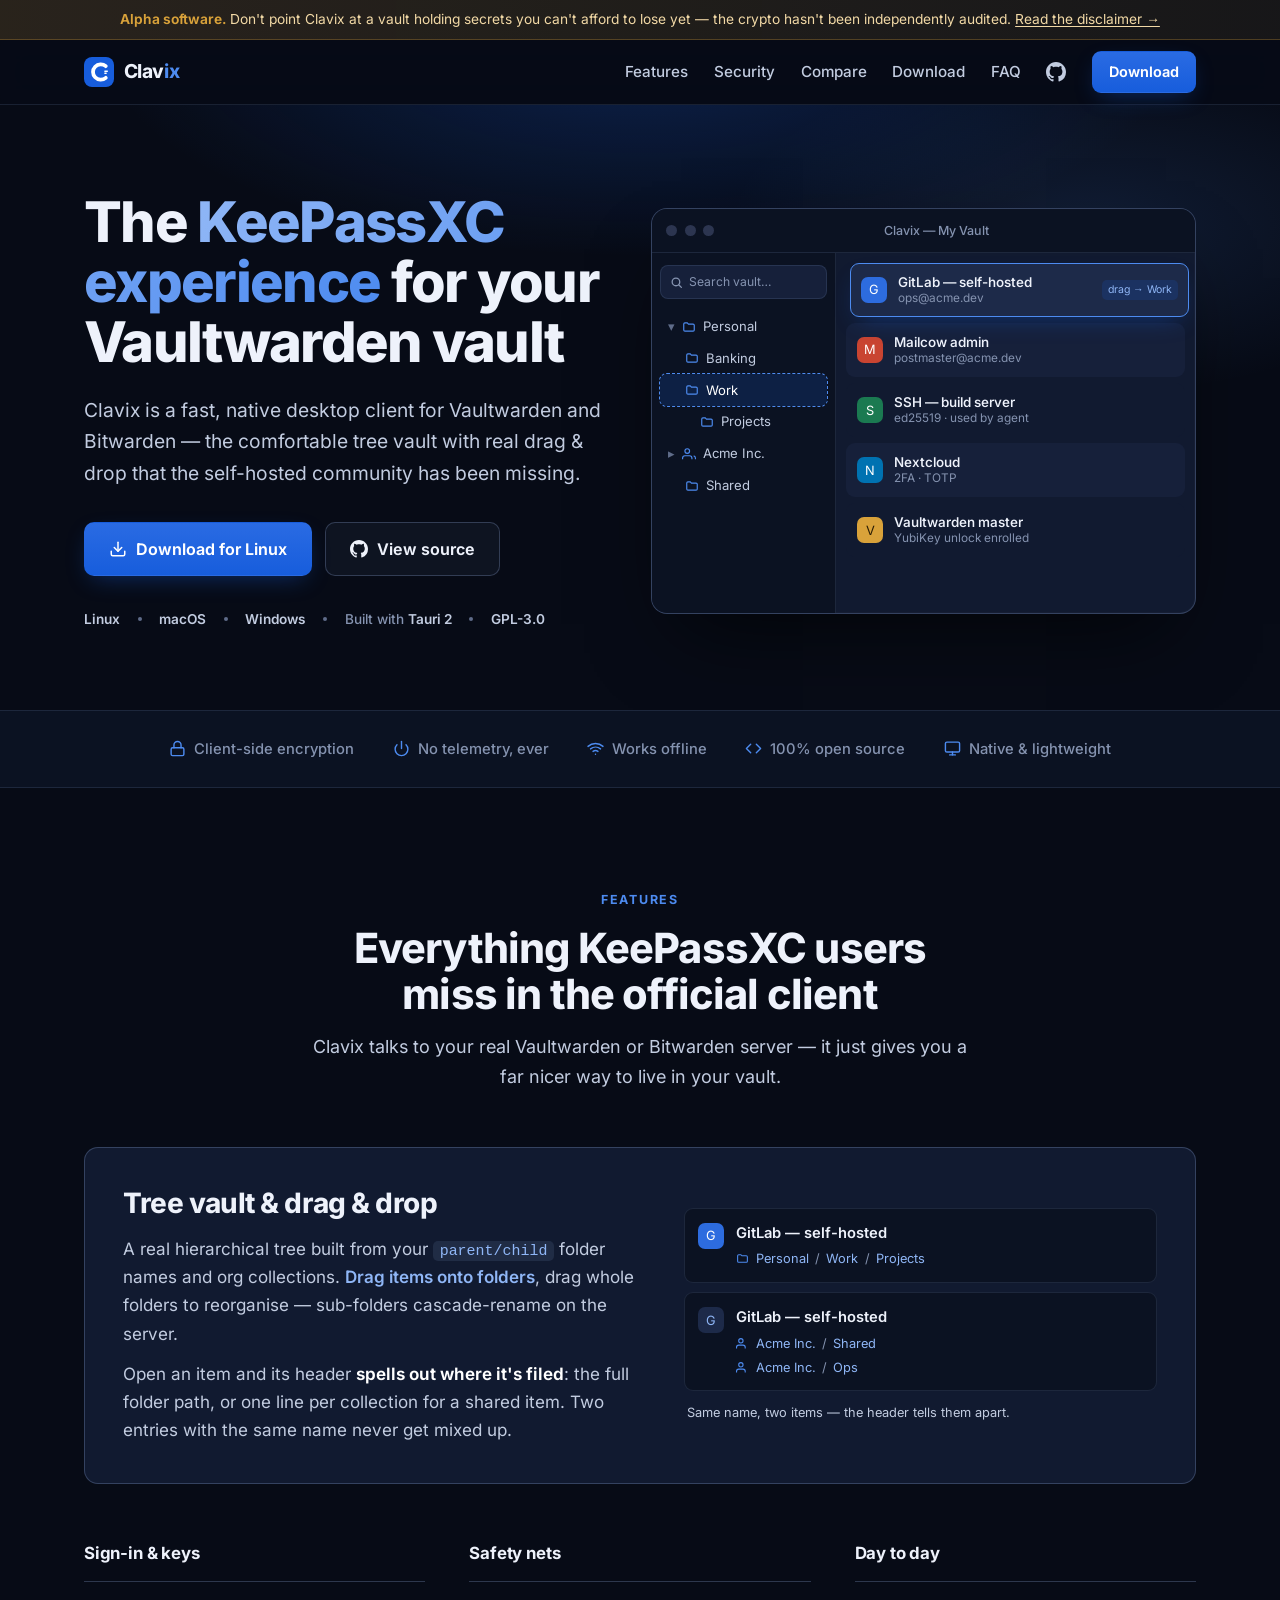
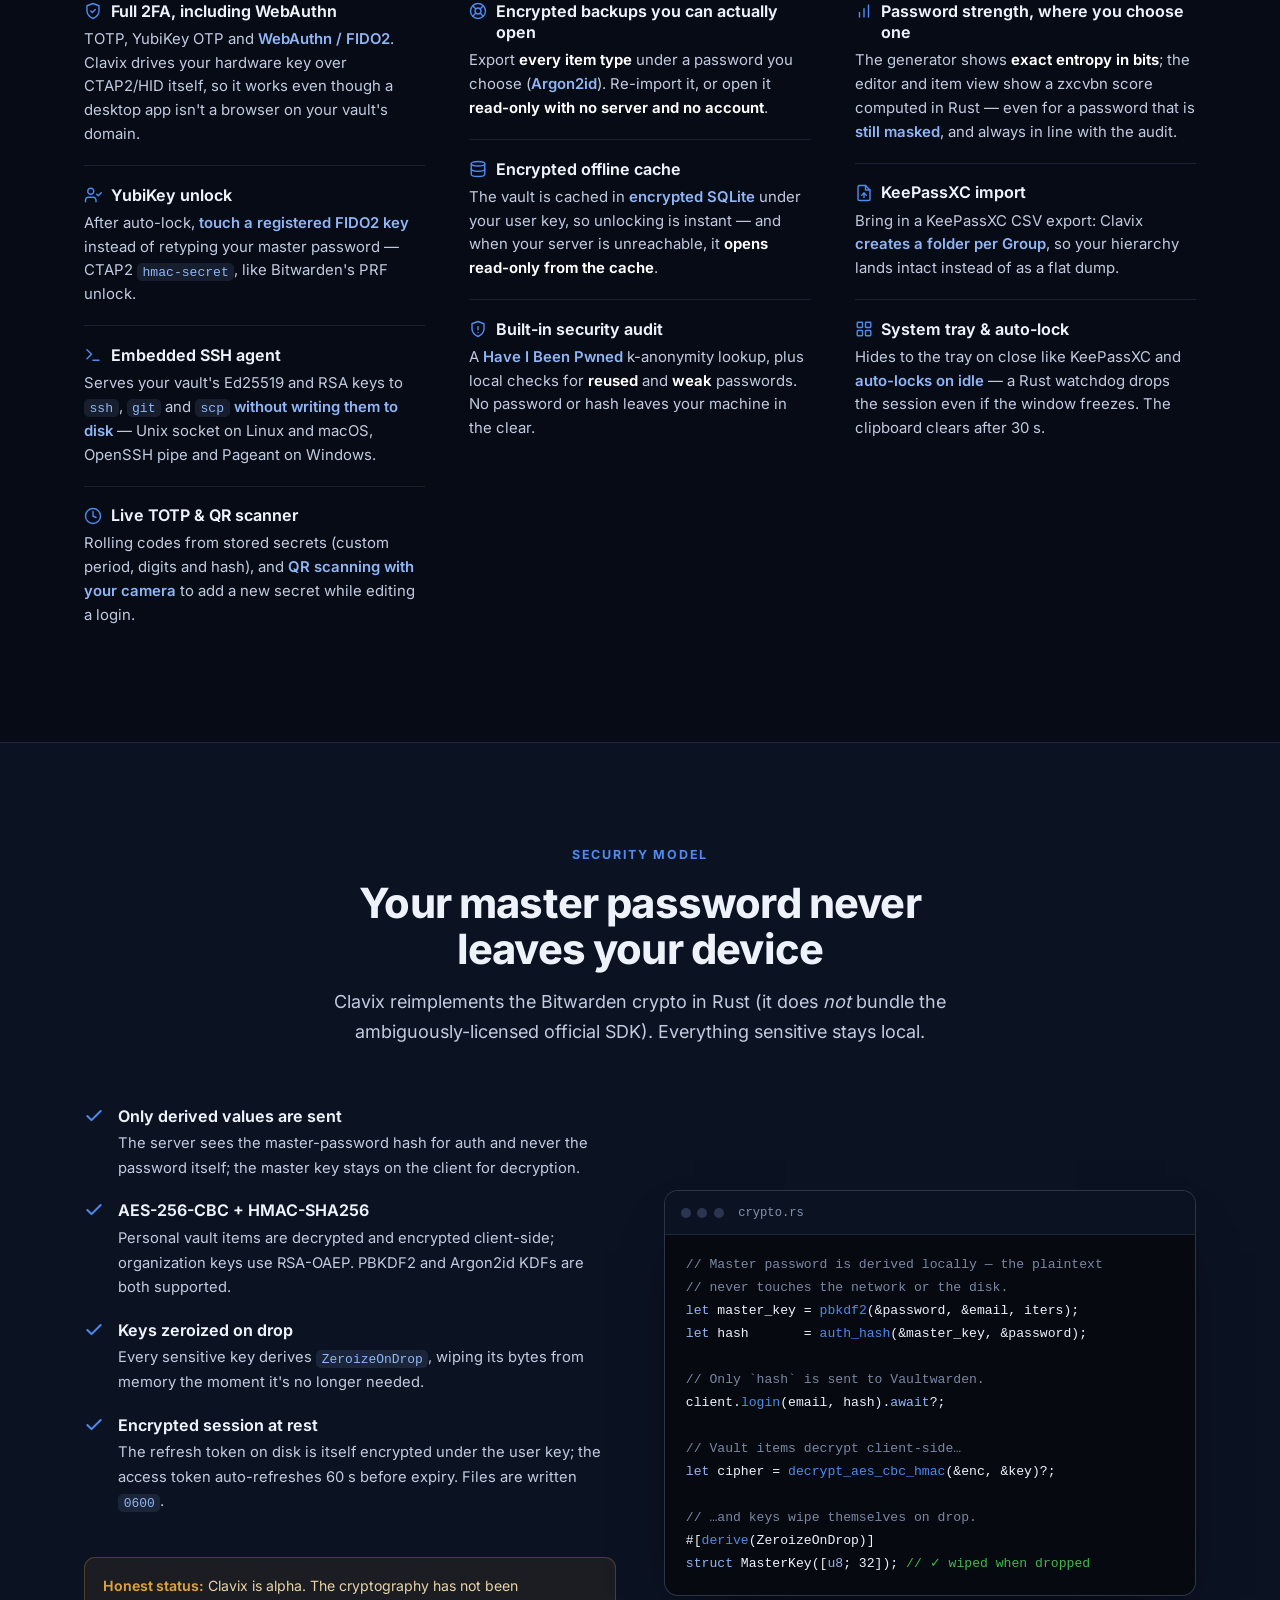
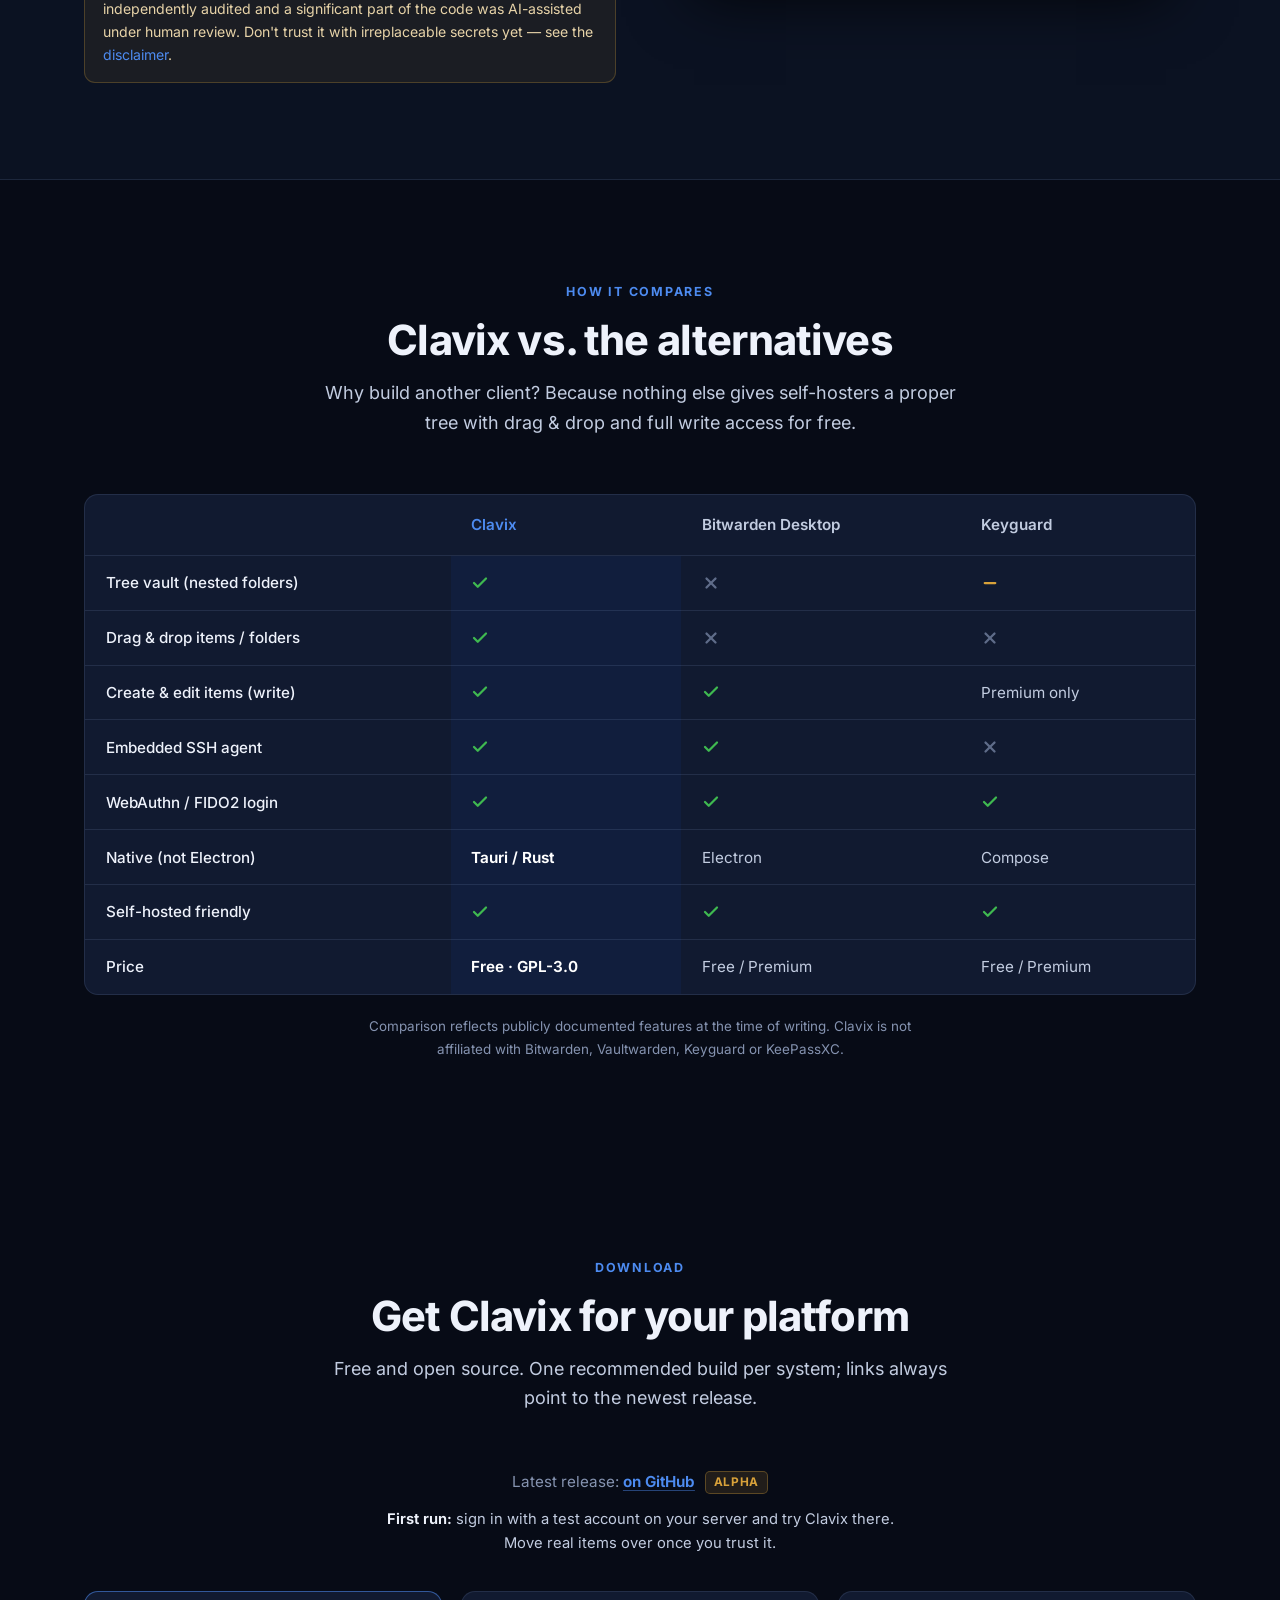
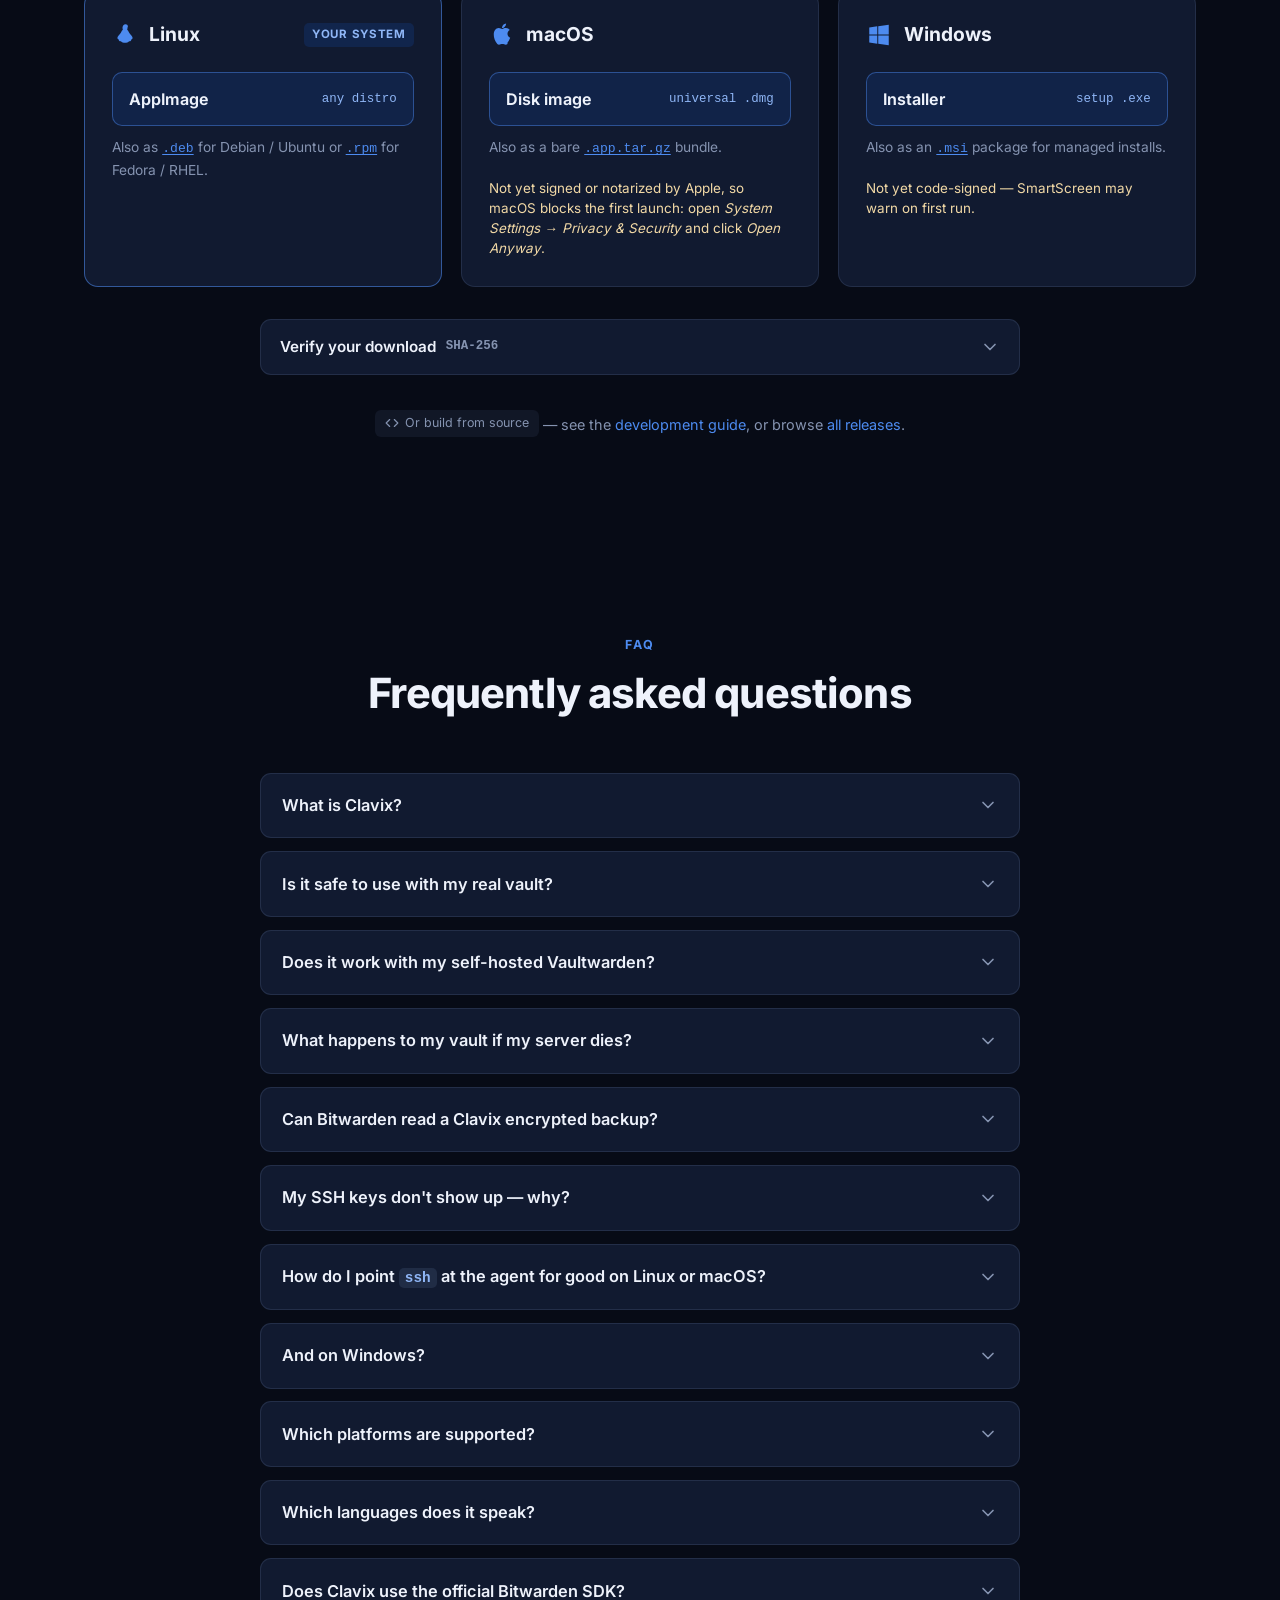
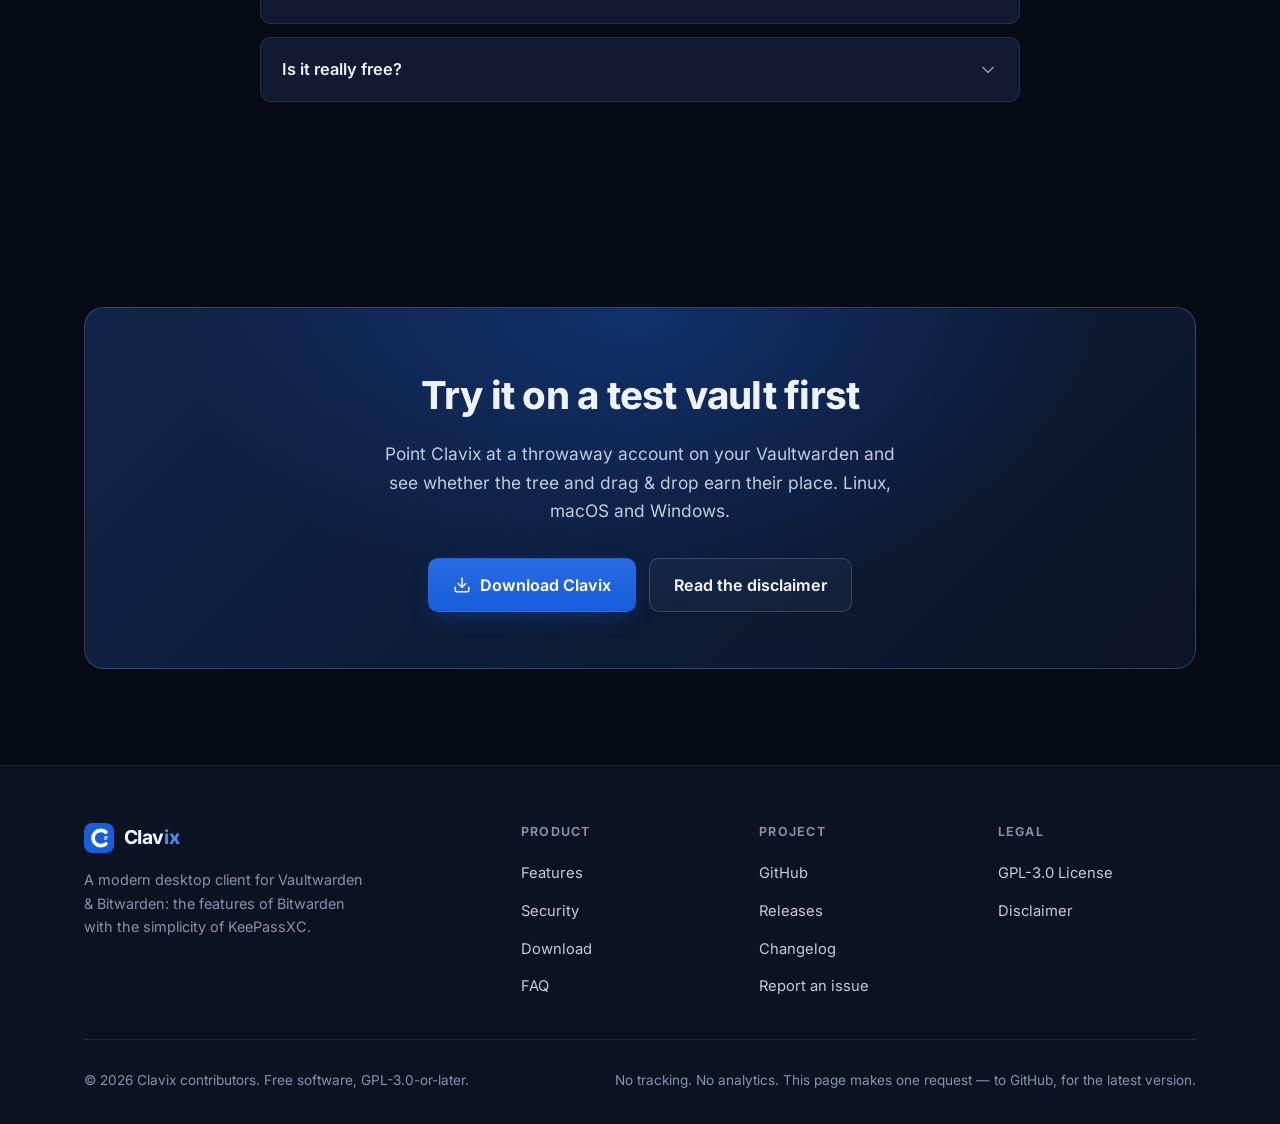
==== index.html @ 78a712f1 "Landing page: safe-trial guidance, guided download, current macOS steps - First-run note under the v" ====
<!DOCTYPE html>
<html lang="en">
<head>
  <meta charset="UTF-8">
  <meta name="viewport" content="width=device-width, initial-scale=1.0">
  <title>Clavix — A modern desktop client for Vaultwarden &amp; Bitwarden</title>
  <meta name="description" content="Clavix is a fast, native desktop client for Vaultwarden and Bitwarden. A KeePassXC-style tree vault with drag &amp; drop, full WebAuthn/YubiKey 2FA, an embedded SSH agent, security audit and client-side encryption. Linux, macOS, Windows. Open source, GPL-3.0.">

  <!-- Open Graph -->
  <meta property="og:title" content="Clavix — The KeePassXC experience for your Vaultwarden vault">
  <meta property="og:description" content="Native desktop client for Vaultwarden &amp; Bitwarden: tree vault with drag &amp; drop, WebAuthn/YubiKey 2FA, embedded SSH agent, security audit. Client-side crypto, no telemetry.">
  <meta property="og:url" content="https://clavix.org">
  <meta property="og:type" content="website">
  <meta property="og:image" content="https://clavix.org/assets/social-card.png">
  <meta property="og:image:width" content="1200">
  <meta property="og:image:height" content="630">
  <meta property="og:image:alt" content="Clavix — desktop client for Vaultwarden and Bitwarden">

  <!-- Twitter Card -->
  <meta name="twitter:card" content="summary_large_image">
  <meta name="twitter:title" content="Clavix — desktop client for Vaultwarden &amp; Bitwarden">
  <meta name="twitter:description" content="Tree vault with drag &amp; drop, WebAuthn/YubiKey 2FA, embedded SSH agent, security audit. Client-side crypto, no telemetry.">
  <meta name="twitter:image" content="https://clavix.org/assets/social-card.png">

  <link rel="icon" href="assets/favicon.svg" type="image/svg+xml">
  <link rel="canonical" href="https://clavix.org">
  <meta name="theme-color" content="#070b16">
  <link rel="preload" href="assets/fonts/inter-latin.woff2" as="font" type="font/woff2" crossorigin>
  <link rel="stylesheet" href="css/style.css">
  <script>document.documentElement.classList.add('js');</script>
</head>
<body data-repo="Upellift99/clavix">
  <a href="#main" class="skip-link">Skip to main content</a>

  <!-- Alpha notice -->
  <div class="alpha-bar">
    <strong>Alpha software.</strong> Don't point Clavix at a vault holding secrets you can't afford to lose yet —
    the crypto hasn't been independently audited. <a href="https://github.com/Upellift99/clavix/blob/master/DISCLAIMER.md" target="_blank" rel="noopener noreferrer">Read the disclaimer →</a>
  </div>

  <!-- Header -->
  <header class="header">
    <nav class="container nav" aria-label="Primary">
      <a href="#" class="logo" aria-label="Clavix home">
        <img src="assets/clavix-logo.svg" alt="" width="30" height="30">
        <span class="wordmark">Clav<span class="accent">ix</span></span>
      </a>
      <button class="nav-toggle" aria-label="Toggle navigation" aria-expanded="false" aria-controls="nav-links">
        <svg width="22" height="22" viewBox="0 0 24 24" fill="none" stroke="currentColor" stroke-width="2" stroke-linecap="round" aria-hidden="true"><line x1="3" y1="6" x2="21" y2="6"/><line x1="3" y1="12" x2="21" y2="12"/><line x1="3" y1="18" x2="21" y2="18"/></svg>
      </button>
      <div class="nav-links" id="nav-links">
        <a href="#features">Features</a>
        <a href="#security">Security</a>
        <a href="#compare">Compare</a>
        <a href="#download">Download</a>
        <a href="#faq">FAQ</a>
        <a href="https://github.com/Upellift99/clavix" class="nav-ico" target="_blank" rel="noopener noreferrer" aria-label="Clavix on GitHub">
          <svg width="20" height="20" viewBox="0 0 24 24" fill="currentColor" aria-hidden="true"><path d="M12 0C5.37 0 0 5.37 0 12c0 5.31 3.435 9.795 8.205 11.385.6.105.825-.255.825-.57 0-.285-.015-1.23-.015-2.235-3.015.555-3.795-.735-4.035-1.41-.135-.345-.72-1.41-1.23-1.695-.42-.225-1.02-.78-.015-.795.945-.015 1.62.87 1.845 1.23 1.08 1.815 2.805 1.305 3.495.99.105-.78.42-1.305.765-1.605-2.67-.3-5.46-1.335-5.46-5.925 0-1.305.465-2.385 1.23-3.225-.12-.3-.54-1.53.12-3.18 0 0 1.005-.315 3.3 1.23.96-.27 1.98-.405 3-.405s2.04.135 3 .405c2.295-1.56 3.3-1.23 3.3-1.23.66 1.65.24 2.88.12 3.18.765.84 1.23 1.905 1.23 3.225 0 4.605-2.805 5.625-5.475 5.925.435.375.81 1.095.81 2.22 0 1.605-.015 2.895-.015 3.3 0 .315.225.69.825.57A12.02 12.02 0 0024 12c0-6.63-5.37-12-12-12z"/></svg>
        </a>
        <a href="#download" class="btn btn-primary btn-sm">Download</a>
      </div>
    </nav>
  </header>

  <main id="main">
    <!-- Hero -->
    <section class="hero" id="hero">
      <div class="container hero-grid">
        <div class="hero-copy">
          <h1>The <span class="grad">KeePassXC experience</span> for your Vaultwarden vault</h1>
          <p class="hero-lead">
            Clavix is a fast, native desktop client for Vaultwarden and Bitwarden — the
            comfortable tree vault with real drag &amp; drop that the self-hosted community
            has been missing.
          </p>
          <div class="hero-actions">
            <a href="#download" class="btn btn-primary" id="hero-dl">
              <svg width="18" height="18" viewBox="0 0 24 24" fill="none" stroke="currentColor" stroke-width="2" stroke-linecap="round" stroke-linejoin="round" aria-hidden="true"><path d="M21 15v4a2 2 0 0 1-2 2H5a2 2 0 0 1-2-2v-4"/><polyline points="7 10 12 15 17 10"/><line x1="12" y1="15" x2="12" y2="3"/></svg>
              <span id="hero-dl-label">Download for desktop</span>
            </a>
            <a href="https://github.com/Upellift99/clavix" class="btn btn-ghost" target="_blank" rel="noopener noreferrer">
              <svg width="18" height="18" viewBox="0 0 24 24" fill="currentColor" aria-hidden="true"><path d="M12 0C5.37 0 0 5.37 0 12c0 5.31 3.435 9.795 8.205 11.385.6.105.825-.255.825-.57 0-.285-.015-1.23-.015-2.235-3.015.555-3.795-.735-4.035-1.41-.135-.345-.72-1.41-1.23-1.695-.42-.225-1.02-.78-.015-.795.945-.015 1.62.87 1.845 1.23 1.08 1.815 2.805 1.305 3.495.99.105-.78.42-1.305.765-1.605-2.67-.3-5.46-1.335-5.46-5.925 0-1.305.465-2.385 1.23-3.225-.12-.3-.54-1.53.12-3.18 0 0 1.005-.315 3.3 1.23.96-.27 1.98-.405 3-.405s2.04.135 3 .405c2.295-1.56 3.3-1.23 3.3-1.23.66 1.65.24 2.88.12 3.18.765.84 1.23 1.905 1.23 3.225 0 4.605-2.805 5.625-5.475 5.925.435.375.81 1.095.81 2.22 0 1.605-.015 2.895-.015 3.3 0 .315.225.69.825.57A12.02 12.02 0 0024 12c0-6.63-5.37-12-12-12z"/></svg>
              View source
            </a>
          </div>
          <div class="hero-meta">
            <span><b>Linux</b></span><span class="dot"></span>
            <span><b>macOS</b></span><span class="dot"></span>
            <span><b>Windows</b></span><span class="dot"></span>
            <span>Built with <b>Tauri 2</b></span><span class="dot"></span>
            <span><b>GPL-3.0</b></span>
          </div>
        </div>

        <!-- App mockup: tree vault + drag & drop (Clavix's killer feature) -->
        <figure class="mockup" aria-label="Clavix showing a tree vault with an item being dragged onto a folder">
          <div class="mockup-bar">
            <div class="tl"><span></span><span></span><span></span></div>
            <div class="mockup-title">Clavix — My Vault</div>
          </div>
          <div class="mockup-body">
            <aside class="mk-tree" aria-hidden="true">
              <div class="mk-search">
                <svg width="13" height="13" viewBox="0 0 24 24" fill="none" stroke="currentColor" stroke-width="2.4" stroke-linecap="round"><circle cx="11" cy="11" r="7"/><line x1="21" y1="21" x2="16.5" y2="16.5"/></svg>
                Search vault…
              </div>
              <div class="mk-node"><span class="mk-caret">▾</span><span class="ic"><svg width="14" height="14" viewBox="0 0 24 24" fill="none" stroke="currentColor" stroke-width="2"><path d="M3 7a2 2 0 0 1 2-2h4l2 2h8a2 2 0 0 1 2 2v8a2 2 0 0 1-2 2H5a2 2 0 0 1-2-2z"/></svg></span> Personal</div>
              <div class="mk-node child"><span class="ic"><svg width="14" height="14" viewBox="0 0 24 24" fill="none" stroke="currentColor" stroke-width="2"><path d="M3 7a2 2 0 0 1 2-2h4l2 2h8a2 2 0 0 1 2 2v8a2 2 0 0 1-2 2H5a2 2 0 0 1-2-2z"/></svg></span> Banking</div>
              <div class="mk-node child drop"><span class="ic"><svg width="14" height="14" viewBox="0 0 24 24" fill="none" stroke="currentColor" stroke-width="2"><path d="M3 7a2 2 0 0 1 2-2h4l2 2h8a2 2 0 0 1 2 2v8a2 2 0 0 1-2 2H5a2 2 0 0 1-2-2z"/></svg></span> Work</div>
              <div class="mk-node child2"><span class="ic"><svg width="14" height="14" viewBox="0 0 24 24" fill="none" stroke="currentColor" stroke-width="2"><path d="M3 7a2 2 0 0 1 2-2h4l2 2h8a2 2 0 0 1 2 2v8a2 2 0 0 1-2 2H5a2 2 0 0 1-2-2z"/></svg></span> Projects</div>
              <div class="mk-node"><span class="mk-caret">▸</span><span class="ic"><svg width="14" height="14" viewBox="0 0 24 24" fill="none" stroke="currentColor" stroke-width="2"><path d="M17 21v-2a4 4 0 0 0-4-4H5a4 4 0 0 0-4 4v2"/><circle cx="9" cy="7" r="4"/><path d="M23 21v-2a4 4 0 0 0-3-3.87"/></svg></span> Acme Inc.</div>
              <div class="mk-node child"><span class="ic"><svg width="14" height="14" viewBox="0 0 24 24" fill="none" stroke="currentColor" stroke-width="2"><path d="M3 7a2 2 0 0 1 2-2h4l2 2h8a2 2 0 0 1 2 2v8a2 2 0 0 1-2 2H5a2 2 0 0 1-2-2z"/></svg></span> Shared</div>
            </aside>
            <div class="mk-list" aria-hidden="true">
              <div class="mk-item dragging">
                <span class="mk-fav" style="background:#2d6cdf">G</span>
                <span class="mk-meta"><span class="t">GitLab — self-hosted</span><span class="s">ops@acme.dev</span></span>
                <span class="mk-badge">drag → Work</span>
              </div>
              <div class="mk-item">
                <span class="mk-fav" style="background:#c94431">M</span>
                <span class="mk-meta"><span class="t">Mailcow admin</span><span class="s">postmaster@acme.dev</span></span>
              </div>
              <div class="mk-item">
                <span class="mk-fav" style="background:#1b7a51">S</span>
                <span class="mk-meta"><span class="t">SSH — build server</span><span class="s">ed25519 · used by agent</span></span>
              </div>
              <div class="mk-item">
                <span class="mk-fav" style="background:#0072b1">N</span>
                <span class="mk-meta"><span class="t">Nextcloud</span><span class="s">2FA · TOTP</span></span>
              </div>
              <div class="mk-item">
                <span class="mk-fav" style="background:#d9a23a;color:#2a1d05">V</span>
                <span class="mk-meta"><span class="t">Vaultwarden master</span><span class="s">YubiKey unlock enrolled</span></span>
              </div>
            </div>
          </div>
          <figcaption class="visually-hidden">A login item being dragged from the list onto the “Work” folder in the tree.</figcaption>
        </figure>
      </div>
    </section>

    <!-- Trust strip -->
    <div class="trust">
      <div class="container trust-row">
        <span><svg width="17" height="17" viewBox="0 0 24 24" fill="none" stroke="currentColor" stroke-width="2" stroke-linecap="round" stroke-linejoin="round" aria-hidden="true"><rect x="3" y="11" width="18" height="11" rx="2"/><path d="M7 11V7a5 5 0 0 1 10 0v4"/></svg> Client-side encryption</span>
        <span><svg width="17" height="17" viewBox="0 0 24 24" fill="none" stroke="currentColor" stroke-width="2" stroke-linecap="round" stroke-linejoin="round" aria-hidden="true"><path d="M18.36 6.64A9 9 0 1 1 5.64 6.64"/><line x1="12" y1="2" x2="12" y2="12"/></svg> No telemetry, ever</span>
        <span><svg width="17" height="17" viewBox="0 0 24 24" fill="none" stroke="currentColor" stroke-width="2" stroke-linecap="round" stroke-linejoin="round" aria-hidden="true"><path d="M5 12.55a11 11 0 0 1 14.08 0"/><path d="M1.42 9a16 16 0 0 1 21.16 0"/><path d="M8.53 16.11a6 6 0 0 1 6.95 0"/><line x1="12" y1="20" x2="12.01" y2="20"/></svg> Works offline</span>
        <span><svg width="17" height="17" viewBox="0 0 24 24" fill="none" stroke="currentColor" stroke-width="2" stroke-linecap="round" stroke-linejoin="round" aria-hidden="true"><polyline points="16 18 22 12 16 6"/><polyline points="8 6 2 12 8 18"/></svg> 100% open source</span>
        <span><svg width="17" height="17" viewBox="0 0 24 24" fill="none" stroke="currentColor" stroke-width="2" stroke-linecap="round" stroke-linejoin="round" aria-hidden="true"><rect x="2" y="3" width="20" height="14" rx="2"/><line x1="8" y1="21" x2="16" y2="21"/><line x1="12" y1="17" x2="12" y2="21"/></svg> Native &amp; lightweight</span>
      </div>
    </div>

    <!-- Features -->
    <section class="features" id="features">
      <div class="container">
        <div class="section-head">
          <span class="eyebrow">Features</span>
          <h2 class="section-title">Everything KeePassXC users miss in the official client</h2>
          <p class="section-sub">Clavix talks to your real Vaultwarden or Bitwarden server — it just gives you a far nicer way to live in your vault.</p>
        </div>
        <article class="flead reveal">
          <div class="flead-copy">
            <h3>Tree vault &amp; drag &amp; drop</h3>
            <p>A real hierarchical tree built from your <code>parent/child</code> folder names and org collections. <span class="tag">Drag items onto folders</span>, drag whole folders to reorganise — sub-folders cascade-rename on the server.</p>
            <p>Open an item and its header <strong>spells out where it's filed</strong>: the full folder path, or one line per collection for a shared item. Two entries with the same name never get mixed up.</p>
          </div>
          <div class="flead-demo" aria-hidden="true">
            <div class="fd-head">
              <span class="mk-fav fd-fav">G</span>
              <div class="fd-meta">
                <span class="fd-title">GitLab — self-hosted</span>
                <span class="fd-path"><svg width="13" height="13" viewBox="0 0 24 24" fill="none" stroke="currentColor" stroke-width="2"><path d="M3 7a2 2 0 0 1 2-2h4l2 2h8a2 2 0 0 1 2 2v8a2 2 0 0 1-2 2H5a2 2 0 0 1-2-2z"/></svg> Personal <i>/</i> Work <i>/</i> Projects</span>
              </div>
            </div>
            <div class="fd-head">
              <span class="mk-fav fd-fav fd-fav-org">G</span>
              <div class="fd-meta">
                <span class="fd-title">GitLab — self-hosted</span>
                <span class="fd-path"><svg width="13" height="13" viewBox="0 0 24 24" fill="none" stroke="currentColor" stroke-width="2"><path d="M17 21v-2a4 4 0 0 0-4-4H5a4 4 0 0 0-4 4v2"/><circle cx="9" cy="7" r="4"/></svg> Acme Inc. <i>/</i> Shared</span>
                <span class="fd-path"><svg width="13" height="13" viewBox="0 0 24 24" fill="none" stroke="currentColor" stroke-width="2"><path d="M17 21v-2a4 4 0 0 0-4-4H5a4 4 0 0 0-4 4v2"/><circle cx="9" cy="7" r="4"/></svg> Acme Inc. <i>/</i> Ops</span>
              </div>
            </div>
            <p class="fd-cap">Same name, two items — the header tells them apart.</p>
          </div>
        </article>

        <div class="fgroups">
          <div class="fgroup reveal">
            <h3>Sign-in &amp; keys</h3>
              <div class="fitem">
                <h4><svg width="18" height="18" viewBox="0 0 24 24" fill="none" stroke="currentColor" stroke-width="1.9" stroke-linecap="round" stroke-linejoin="round" aria-hidden="true"><path d="M12 22s8-4 8-10V5l-8-3-8 3v7c0 6 8 10 8 10z"/><path d="M9 12l2 2 4-4"/></svg> Full 2FA, including WebAuthn</h4>
                <p>TOTP, YubiKey OTP and <span class="tag">WebAuthn / FIDO2</span>. Clavix drives your hardware key over CTAP2/HID itself, so it works even though a desktop app isn't a browser on your vault's domain.</p>
              </div>
              <div class="fitem">
                <h4><svg width="18" height="18" viewBox="0 0 24 24" fill="none" stroke="currentColor" stroke-width="1.9" stroke-linecap="round" stroke-linejoin="round" aria-hidden="true"><path d="M16 21v-2a4 4 0 0 0-4-4H6a4 4 0 0 0-4 4v2"/><circle cx="9" cy="7" r="4"/><path d="m17 11 2 2 4-4"/></svg> YubiKey unlock</h4>
                <p>After auto-lock, <span class="tag">touch a registered FIDO2 key</span> instead of retyping your master password — CTAP2 <code>hmac-secret</code>, like Bitwarden's PRF unlock.</p>
              </div>
              <div class="fitem">
                <h4><svg width="18" height="18" viewBox="0 0 24 24" fill="none" stroke="currentColor" stroke-width="1.9" stroke-linecap="round" stroke-linejoin="round" aria-hidden="true"><polyline points="4 17 10 11 4 5"/><line x1="12" y1="19" x2="20" y2="19"/></svg> Embedded SSH agent</h4>
                <p>Serves your vault's Ed25519 and RSA keys to <code>ssh</code>, <code>git</code> and <code>scp</code> <span class="tag">without writing them to disk</span> — Unix socket on Linux and macOS, OpenSSH pipe and Pageant on Windows.</p>
              </div>
              <div class="fitem">
                <h4><svg width="18" height="18" viewBox="0 0 24 24" fill="none" stroke="currentColor" stroke-width="1.9" stroke-linecap="round" stroke-linejoin="round" aria-hidden="true"><circle cx="12" cy="12" r="10"/><path d="M12 6v6l4 2"/></svg> Live TOTP &amp; QR scanner</h4>
                <p>Rolling codes from stored secrets (custom period, digits and hash), and <span class="tag">QR scanning with your camera</span> to add a new secret while editing a login.</p>
              </div>
          </div>

          <div class="fgroup reveal">
            <h3>Safety nets</h3>
              <div class="fitem">
                <h4><svg width="18" height="18" viewBox="0 0 24 24" fill="none" stroke="currentColor" stroke-width="1.9" stroke-linecap="round" stroke-linejoin="round" aria-hidden="true"><circle cx="12" cy="12" r="10"/><circle cx="12" cy="12" r="4"/><line x1="4.9" y1="4.9" x2="9.2" y2="9.2"/><line x1="14.8" y1="14.8" x2="19.1" y2="19.1"/><line x1="14.8" y1="9.2" x2="19.1" y2="4.9"/><line x1="4.9" y1="19.1" x2="9.2" y2="14.8"/></svg> Encrypted backups you can actually open</h4>
                <p>Export <strong>every item type</strong> under a password you choose (<span class="tag">Argon2id</span>). Re-import it, or open it <strong>read-only with no server and no account</strong>.</p>
              </div>
              <div class="fitem">
                <h4><svg width="18" height="18" viewBox="0 0 24 24" fill="none" stroke="currentColor" stroke-width="1.9" stroke-linecap="round" stroke-linejoin="round" aria-hidden="true"><ellipse cx="12" cy="5" rx="9" ry="3"/><path d="M21 12c0 1.66-4 3-9 3s-9-1.34-9-3"/><path d="M3 5v14c0 1.66 4 3 9 3s9-1.34 9-3V5"/></svg> Encrypted offline cache</h4>
                <p>The vault is cached in <span class="tag">encrypted SQLite</span> under your user key, so unlocking is instant — and when your server is unreachable, it <strong>opens read-only from the cache</strong>.</p>
              </div>
              <div class="fitem">
                <h4><svg width="18" height="18" viewBox="0 0 24 24" fill="none" stroke="currentColor" stroke-width="1.9" stroke-linecap="round" stroke-linejoin="round" aria-hidden="true"><path d="M12 22s8-4 8-10V5l-8-3-8 3v7c0 6 8 10 8 10z"/><line x1="12" y1="9" x2="12" y2="13"/><line x1="12" y1="16.5" x2="12.01" y2="16.5"/></svg> Built-in security audit</h4>
                <p>A <span class="tag">Have I Been Pwned</span> k-anonymity lookup, plus local checks for <strong>reused</strong> and <strong>weak</strong> passwords. No password or hash leaves your machine in the clear.</p>
              </div>
          </div>

          <div class="fgroup reveal">
            <h3>Day to day</h3>
              <div class="fitem">
                <h4><svg width="18" height="18" viewBox="0 0 24 24" fill="none" stroke="currentColor" stroke-width="1.9" stroke-linecap="round" stroke-linejoin="round" aria-hidden="true"><line x1="6" y1="20" x2="6" y2="14"/><line x1="12" y1="20" x2="12" y2="9"/><line x1="18" y1="20" x2="18" y2="4"/></svg> Password strength, where you choose one</h4>
                <p>The generator shows <strong>exact entropy in bits</strong>; the editor and item view show a zxcvbn score computed in Rust — even for a password that is <span class="tag">still masked</span>, and always in line with the audit.</p>
              </div>
              <div class="fitem">
                <h4><svg width="18" height="18" viewBox="0 0 24 24" fill="none" stroke="currentColor" stroke-width="1.9" stroke-linecap="round" stroke-linejoin="round" aria-hidden="true"><path d="M14 2H6a2 2 0 0 0-2 2v16a2 2 0 0 0 2 2h12a2 2 0 0 0 2-2V8z"/><polyline points="14 2 14 8 20 8"/><line x1="12" y1="18" x2="12" y2="12"/><polyline points="9 15 12 12 15 15"/></svg> KeePassXC import</h4>
                <p>Bring in a KeePassXC CSV export: Clavix <span class="tag">creates a folder per Group</span>, so your hierarchy lands intact instead of as a flat dump.</p>
              </div>
              <div class="fitem">
                <h4><svg width="18" height="18" viewBox="0 0 24 24" fill="none" stroke="currentColor" stroke-width="1.9" stroke-linecap="round" stroke-linejoin="round" aria-hidden="true"><rect x="3" y="3" width="7" height="7" rx="1"/><rect x="14" y="3" width="7" height="7" rx="1"/><rect x="14" y="14" width="7" height="7" rx="1"/><rect x="3" y="14" width="7" height="7" rx="1"/></svg> System tray &amp; auto-lock</h4>
                <p>Hides to the tray on close like KeePassXC and <span class="tag">auto-locks on idle</span> — a Rust watchdog drops the session even if the window freezes. The clipboard clears after 30&nbsp;s.</p>
              </div>
          </div>
        </div>
      </div>
    </section>

    <!-- Security -->
    <section class="security" id="security">
      <div class="container">
        <div class="section-head">
          <span class="eyebrow">Security model</span>
          <h2 class="section-title">Your master password never leaves your device</h2>
          <p class="section-sub">Clavix reimplements the Bitwarden crypto in Rust (it does <em>not</em> bundle the ambiguously-licensed official SDK). Everything sensitive stays local.</p>
        </div>
        <div class="sec-grid">
          <div class="sec-list">
            <div class="sec-item reveal">
              <span class="ck"><svg width="20" height="20" viewBox="0 0 24 24" fill="none" stroke="currentColor" stroke-width="2.4" stroke-linecap="round" stroke-linejoin="round"><polyline points="20 6 9 17 4 12"/></svg></span>
              <div><h3>Only derived values are sent</h3><p>The server sees the master-password hash for auth and never the password itself; the master key stays on the client for decryption.</p></div>
            </div>
            <div class="sec-item reveal">
              <span class="ck"><svg width="20" height="20" viewBox="0 0 24 24" fill="none" stroke="currentColor" stroke-width="2.4" stroke-linecap="round" stroke-linejoin="round"><polyline points="20 6 9 17 4 12"/></svg></span>
              <div><h3>AES-256-CBC + HMAC-SHA256</h3><p>Personal vault items are decrypted and encrypted client-side; organization keys use RSA-OAEP. PBKDF2 and Argon2id KDFs are both supported.</p></div>
            </div>
            <div class="sec-item reveal">
              <span class="ck"><svg width="20" height="20" viewBox="0 0 24 24" fill="none" stroke="currentColor" stroke-width="2.4" stroke-linecap="round" stroke-linejoin="round"><polyline points="20 6 9 17 4 12"/></svg></span>
              <div><h3>Keys zeroized on drop</h3><p>Every sensitive key derives <code>ZeroizeOnDrop</code>, wiping its bytes from memory the moment it's no longer needed.</p></div>
            </div>
            <div class="sec-item reveal">
              <span class="ck"><svg width="20" height="20" viewBox="0 0 24 24" fill="none" stroke="currentColor" stroke-width="2.4" stroke-linecap="round" stroke-linejoin="round"><polyline points="20 6 9 17 4 12"/></svg></span>
              <div><h3>Encrypted session at rest</h3><p>The refresh token on disk is itself encrypted under the user key; the access token auto-refreshes 60&nbsp;s before expiry. Files are written <code>0600</code>.</p></div>
            </div>
            <div class="sec-note reveal">
              <strong>Honest status:</strong> Clavix is alpha. The cryptography has not been independently audited and a significant part of the code was AI-assisted under human review. Don't trust it with irreplaceable secrets yet — see the <a href="https://github.com/Upellift99/clavix/blob/master/DISCLAIMER.md" target="_blank" rel="noopener noreferrer">disclaimer</a>.
            </div>
          </div>

          <div class="code-card reveal" aria-hidden="true">
            <div class="ch"><div class="tl"><span></span><span></span><span></span></div><span class="fn">crypto.rs</span></div>
<pre><span class="cm">// Master password is derived locally — the plaintext</span>
<span class="cm">// never touches the network or the disk.</span>
<span class="kw">let</span> master_key = <span class="fn2">pbkdf2</span>(&amp;password, &amp;email, iters);
<span class="kw">let</span> hash       = <span class="fn2">auth_hash</span>(&amp;master_key, &amp;password);

<span class="cm">// Only `hash` is sent to Vaultwarden.</span>
client.<span class="fn2">login</span>(email, hash).<span class="kw">await</span>?;

<span class="cm">// Vault items decrypt client-side…</span>
<span class="kw">let</span> cipher = <span class="fn2">decrypt_aes_cbc_hmac</span>(&amp;enc, &amp;key)?;

<span class="cm">// …and keys wipe themselves on drop.</span>
#[<span class="fn2">derive</span>(ZeroizeOnDrop)]
<span class="kw">struct</span> MasterKey([<span class="kw">u8</span>; 32]); <span class="ok">// ✓ wiped when dropped</span></pre>
          </div>
        </div>
      </div>
    </section>

    <!-- Comparison -->
    <section class="compare" id="compare">
      <div class="container">
        <div class="section-head">
          <span class="eyebrow">How it compares</span>
          <h2 class="section-title">Clavix vs. the alternatives</h2>
          <p class="section-sub">Why build another client? Because nothing else gives self-hosters a proper tree with drag &amp; drop and full write access for free.</p>
        </div>
        <div class="table-wrap reveal">
          <table>
            <caption class="visually-hidden">Feature comparison of Clavix, Bitwarden Desktop and Keyguard</caption>
            <thead>
              <tr>
                <td></td>
                <th scope="col" class="col-clavix">Clavix</th>
                <th scope="col">Bitwarden Desktop</th>
                <th scope="col">Keyguard</th>
              </tr>
            </thead>
            <tbody>
              <tr><th scope="row">Tree vault (nested folders)</th><td class="col-clavix-cell"><svg class="ic-yes" width="18" height="18" viewBox="0 0 24 24" fill="none" stroke="currentColor" stroke-width="3" stroke-linecap="round" stroke-linejoin="round" role="img" aria-label="Yes"><polyline points="20 6 9 17 4 12"/></svg></td><td><svg class="ic-no" width="18" height="18" viewBox="0 0 24 24" fill="none" stroke="currentColor" stroke-width="3" stroke-linecap="round" role="img" aria-label="No"><line x1="18" y1="6" x2="6" y2="18"/><line x1="6" y1="6" x2="18" y2="18"/></svg></td><td><svg class="ic-part" width="18" height="18" viewBox="0 0 24 24" fill="none" stroke="currentColor" stroke-width="3" stroke-linecap="round" role="img" aria-label="Partial"><line x1="5" y1="12" x2="19" y2="12"/></svg></td></tr>
              <tr><th scope="row">Drag &amp; drop items / folders</th><td class="col-clavix-cell"><svg class="ic-yes" width="18" height="18" viewBox="0 0 24 24" fill="none" stroke="currentColor" stroke-width="3" stroke-linecap="round" stroke-linejoin="round" role="img" aria-label="Yes"><polyline points="20 6 9 17 4 12"/></svg></td><td><svg class="ic-no" width="18" height="18" viewBox="0 0 24 24" fill="none" stroke="currentColor" stroke-width="3" stroke-linecap="round" role="img" aria-label="No"><line x1="18" y1="6" x2="6" y2="18"/><line x1="6" y1="6" x2="18" y2="18"/></svg></td><td><svg class="ic-no" width="18" height="18" viewBox="0 0 24 24" fill="none" stroke="currentColor" stroke-width="3" stroke-linecap="round" role="img" aria-label="No"><line x1="18" y1="6" x2="6" y2="18"/><line x1="6" y1="6" x2="18" y2="18"/></svg></td></tr>
              <tr><th scope="row">Create &amp; edit items (write)</th><td class="col-clavix-cell"><svg class="ic-yes" width="18" height="18" viewBox="0 0 24 24" fill="none" stroke="currentColor" stroke-width="3" stroke-linecap="round" stroke-linejoin="round" role="img" aria-label="Yes"><polyline points="20 6 9 17 4 12"/></svg></td><td><svg class="ic-yes" width="18" height="18" viewBox="0 0 24 24" fill="none" stroke="currentColor" stroke-width="3" stroke-linecap="round" stroke-linejoin="round" role="img" aria-label="Yes"><polyline points="20 6 9 17 4 12"/></svg></td><td>Premium only</td></tr>
              <tr><th scope="row">Embedded SSH agent</th><td class="col-clavix-cell"><svg class="ic-yes" width="18" height="18" viewBox="0 0 24 24" fill="none" stroke="currentColor" stroke-width="3" stroke-linecap="round" stroke-linejoin="round" role="img" aria-label="Yes"><polyline points="20 6 9 17 4 12"/></svg></td><td><svg class="ic-yes" width="18" height="18" viewBox="0 0 24 24" fill="none" stroke="currentColor" stroke-width="3" stroke-linecap="round" stroke-linejoin="round" role="img" aria-label="Yes"><polyline points="20 6 9 17 4 12"/></svg></td><td><svg class="ic-no" width="18" height="18" viewBox="0 0 24 24" fill="none" stroke="currentColor" stroke-width="3" stroke-linecap="round" role="img" aria-label="No"><line x1="18" y1="6" x2="6" y2="18"/><line x1="6" y1="6" x2="18" y2="18"/></svg></td></tr>
              <tr><th scope="row">WebAuthn / FIDO2 login</th><td class="col-clavix-cell"><svg class="ic-yes" width="18" height="18" viewBox="0 0 24 24" fill="none" stroke="currentColor" stroke-width="3" stroke-linecap="round" stroke-linejoin="round" role="img" aria-label="Yes"><polyline points="20 6 9 17 4 12"/></svg></td><td><svg class="ic-yes" width="18" height="18" viewBox="0 0 24 24" fill="none" stroke="currentColor" stroke-width="3" stroke-linecap="round" stroke-linejoin="round" role="img" aria-label="Yes"><polyline points="20 6 9 17 4 12"/></svg></td><td><svg class="ic-yes" width="18" height="18" viewBox="0 0 24 24" fill="none" stroke="currentColor" stroke-width="3" stroke-linecap="round" stroke-linejoin="round" role="img" aria-label="Yes"><polyline points="20 6 9 17 4 12"/></svg></td></tr>
              <tr><th scope="row">Native (not Electron)</th><td class="col-clavix-cell"><strong>Tauri / Rust</strong></td><td>Electron</td><td>Compose</td></tr>
              <tr><th scope="row">Self-hosted friendly</th><td class="col-clavix-cell"><svg class="ic-yes" width="18" height="18" viewBox="0 0 24 24" fill="none" stroke="currentColor" stroke-width="3" stroke-linecap="round" stroke-linejoin="round" role="img" aria-label="Yes"><polyline points="20 6 9 17 4 12"/></svg></td><td><svg class="ic-yes" width="18" height="18" viewBox="0 0 24 24" fill="none" stroke="currentColor" stroke-width="3" stroke-linecap="round" stroke-linejoin="round" role="img" aria-label="Yes"><polyline points="20 6 9 17 4 12"/></svg></td><td><svg class="ic-yes" width="18" height="18" viewBox="0 0 24 24" fill="none" stroke="currentColor" stroke-width="3" stroke-linecap="round" stroke-linejoin="round" role="img" aria-label="Yes"><polyline points="20 6 9 17 4 12"/></svg></td></tr>
              <tr><th scope="row">Price</th><td class="col-clavix-cell"><strong>Free · GPL-3.0</strong></td><td>Free / Premium</td><td>Free / Premium</td></tr>
            </tbody>
          </table>
        </div>
        <p class="comp-note">Comparison reflects publicly documented features at the time of writing. Clavix is not affiliated with Bitwarden, Vaultwarden, Keyguard or KeePassXC.</p>
      </div>
    </section>

    <!-- Download -->
    <section class="download" id="download">
      <div class="container">
        <div class="section-head">
          <span class="eyebrow">Download</span>
          <h2 class="section-title">Get Clavix for your platform</h2>
          <p class="section-sub">Free and open source. One recommended build per system; links always point to the newest release.</p>
        </div>
        <p class="dl-version" id="dl-version">Latest release: <a id="dl-tag" href="https://github.com/Upellift99/clavix/releases/latest">on GitHub</a> <span class="chip-alpha">alpha</span></p>
        <p class="dl-first"><strong>First run:</strong> sign in with a test account on your server and try Clavix there. Move real items over once you trust it.</p>
        <div class="dl-grid">

          <article class="dl-card reveal" data-card="linux">
            <div class="dl-os">
              <svg width="26" height="26" viewBox="0 0 24 24" fill="currentColor" aria-hidden="true"><path d="M12.5 2c-1.6 0-2.8 1.3-2.8 3.4 0 .6.1 1.2.3 1.7-.6.5-1.2 1.4-1.7 2.6-.5 1.1-1.4 1.8-2.2 2.7-.8.9-1.3 1.8-1 2.8.2.6.7.9 1.2 1-.1.4 0 .8.3 1.1.4.5 1.1.6 1.7.5.3.5.8.9 1.6 1.1 1.5.4 2.6.4 4.2 0 .8-.2 1.3-.6 1.6-1.1.6.1 1.3 0 1.7-.5.3-.3.4-.7.3-1.1.5-.1 1-.4 1.2-1 .3-1-.2-1.9-1-2.8-.8-.9-1.7-1.6-2.2-2.7-.5-1.2-1.1-2.1-1.7-2.6.2-.5.3-1.1.3-1.7C15.3 3.3 14.1 2 12.5 2z"/></svg>
              <h3>Linux</h3>
              <span class="dl-yours" hidden>Your system</span>
            </div>
            <div class="dl-links" data-os="linux">
              <a class="dl-main" data-ext=".AppImage" href="https://github.com/Upellift99/clavix/releases/latest">AppImage <span class="fmt">any distro</span></a>
              <p class="dl-alt">Also as <a data-ext=".deb" href="https://github.com/Upellift99/clavix/releases/latest" title="Debian / Ubuntu">.deb</a> for Debian / Ubuntu or <a data-ext=".rpm" href="https://github.com/Upellift99/clavix/releases/latest" title="Fedora / RHEL">.rpm</a> for Fedora / RHEL.</p>
            </div>
          </article>

          <article class="dl-card reveal" data-card="macos">
            <div class="dl-os">
              <svg width="26" height="26" viewBox="0 0 24 24" fill="currentColor" aria-hidden="true"><path d="M17.05 20.28c-.98.95-2.05.8-3.08.35-1.09-.46-2.09-.48-3.24 0-1.44.62-2.2.44-3.06-.35C2.79 14.25 3.51 5.88 9.05 5.6c1.35.07 2.29.74 3.08.8 1.18-.24 2.31-.93 3.57-.84 1.51.12 2.65.72 3.4 1.8-3.12 1.87-2.38 5.98.48 7.13-.57 1.5-1.31 2.99-2.51 4.59zM12.03 5.55C11.88 3.32 13.69 1.48 15.77 1.3c.29 2.58-2.34 4.5-3.74 4.25z"/></svg>
              <h3>macOS</h3>
              <span class="dl-yours" hidden>Your system</span>
            </div>
            <div class="dl-links" data-os="macos">
              <a class="dl-main" data-ext=".dmg" href="https://github.com/Upellift99/clavix/releases/latest">Disk image <span class="fmt">universal .dmg</span></a>
              <p class="dl-alt">Also as a bare <a data-ext=".app.tar.gz" href="https://github.com/Upellift99/clavix/releases/latest" title="App bundle">.app.tar.gz</a> bundle.</p>
            </div>
            <p class="dl-note">Not yet signed or notarized by Apple, so macOS blocks the first launch: open <em>System Settings → Privacy &amp; Security</em> and click <em>Open Anyway</em>.</p>
          </article>

          <article class="dl-card reveal" data-card="windows">
            <div class="dl-os">
              <svg width="26" height="26" viewBox="0 0 24 24" fill="currentColor" aria-hidden="true"><path d="M3 5.1 10.4 4v7.5H3zM10.4 12.5V20L3 18.9v-6.4zM11.3 3.9 21 2.5v9H11.3zM21 12.5v9l-9.7-1.4v-7.6z"/></svg>
              <h3>Windows</h3>
              <span class="dl-yours" hidden>Your system</span>
            </div>
            <div class="dl-links" data-os="windows">
              <a class="dl-main" data-ext="-setup.exe" href="https://github.com/Upellift99/clavix/releases/latest">Installer <span class="fmt">setup .exe</span></a>
              <p class="dl-alt">Also as an <a data-ext=".msi" href="https://github.com/Upellift99/clavix/releases/latest" title="MSI package">.msi</a> package for managed installs.</p>
            </div>
            <p class="dl-note">Not yet code-signed — SmartScreen may warn on first run.</p>
          </article>

        </div>
        <details class="dl-verify" id="dl-verify">
          <summary>Verify your download <span class="fmt">SHA-256</span> <svg class="faq-chev" width="20" height="20" viewBox="0 0 24 24" fill="none" stroke="currentColor" stroke-width="2" stroke-linecap="round" stroke-linejoin="round" aria-hidden="true"><polyline points="6 9 12 15 18 9"/></svg></summary>
          <div class="dl-verify-body">
            <p>Compare the file's hash with the one GitHub publishes for it: <code>sha256sum &lt;file&gt;</code> on Linux, <code>shasum -a 256 &lt;file&gt;</code> on macOS, <code>Get-FileHash &lt;file&gt;</code> in PowerShell. Every file's hash is listed on the <a href="https://github.com/Upellift99/clavix/releases/latest">release page</a>.</p>
            <ul class="dl-sums" id="dl-sums" hidden></ul>
          </div>
        </details>
        <p class="dl-foot">
          <span class="dl-build"><svg width="14" height="14" viewBox="0 0 24 24" fill="none" stroke="currentColor" stroke-width="2" stroke-linecap="round" stroke-linejoin="round"><path d="M16 18l6-6-6-6"/><path d="M8 6l-6 6 6 6"/></svg> Or build from source</span>
          — see the <a href="https://github.com/Upellift99/clavix#development-requirements" target="_blank" rel="noopener noreferrer">development guide</a>, or browse <a href="https://github.com/Upellift99/clavix/releases" target="_blank" rel="noopener noreferrer">all releases</a>.
        </p>
      </div>
    </section>

    <!-- FAQ -->
    <section class="faq" id="faq">
      <div class="container">
        <div class="section-head">
          <span class="eyebrow">FAQ</span>
          <h2 class="section-title">Frequently asked questions</h2>
        </div>
        <div class="faq-list">
          <details class="faq-item">
            <summary class="faq-q">What is Clavix? <svg class="faq-chev" width="20" height="20" viewBox="0 0 24 24" fill="none" stroke="currentColor" stroke-width="2" stroke-linecap="round" stroke-linejoin="round" aria-hidden="true"><polyline points="6 9 12 15 18 9"/></svg></summary>
            <div class="faq-a"><p>Clavix is a native desktop client for <strong>Vaultwarden</strong> and <strong>Bitwarden</strong>. It connects to your existing server and gives you a KeePassXC-style hierarchical vault with drag &amp; drop, plus features the official client lacks — an embedded SSH agent, a security audit, YubiKey unlock and more.</p></div>
          </details>
          <details class="faq-item">
            <summary class="faq-q">Is it safe to use with my real vault? <svg class="faq-chev" width="20" height="20" viewBox="0 0 24 24" fill="none" stroke="currentColor" stroke-width="2" stroke-linecap="round" stroke-linejoin="round" aria-hidden="true"><polyline points="6 9 12 15 18 9"/></svg></summary>
            <div class="faq-a"><p>Clavix is <strong>alpha</strong>. The cryptography hasn't been independently audited and part of the code was written with AI assistance under human review. Treat it as experimental — test against a throwaway vault first and read the <a href="https://github.com/Upellift99/clavix/blob/master/DISCLAIMER.md" target="_blank" rel="noopener noreferrer">disclaimer</a> before trusting it with real secrets.</p></div>
          </details>
          <details class="faq-item">
            <summary class="faq-q">Does it work with my self-hosted Vaultwarden? <svg class="faq-chev" width="20" height="20" viewBox="0 0 24 24" fill="none" stroke="currentColor" stroke-width="2" stroke-linecap="round" stroke-linejoin="round" aria-hidden="true"><polyline points="6 9 12 15 18 9"/></svg></summary>
            <div class="faq-a"><p>Yes — that's the whole point. You enter your own server URL at login. Self-hosted <strong>Bitwarden</strong> works too (same single-domain layout). Bitwarden's <strong>cloud</strong> (bitwarden.com / bitwarden.eu) is supported as well: pick your region from the <strong>Server</strong> menu on the login screen — Clavix targets the cloud's separate <code>api.</code> / <code>identity.</code> endpoints for you. Clavix never sends data anywhere except your configured server (and Have I Been Pwned's k-anonymity API, hash-prefixed, when you run the audit).</p></div>
          </details>
          <details class="faq-item">
            <summary class="faq-q">What happens to my vault if my server dies? <svg class="faq-chev" width="20" height="20" viewBox="0 0 24 24" fill="none" stroke="currentColor" stroke-width="2" stroke-linecap="round" stroke-linejoin="round" aria-hidden="true"><polyline points="6 9 12 15 18 9"/></svg></summary>
            <div class="faq-a"><p>Two answers, depending on how bad it is. If the server is merely <strong>unreachable</strong>, unlocking with your master password still works: Clavix derives the key locally and opens the encrypted cache read-only. If the server — or the account — is <strong>gone for good</strong>, open an encrypted backup instead: <em>Export the vault → Encrypted JSON</em> gives you a file sealed under a password of your choosing, and Clavix reopens it on any machine with <strong>no server, no account and no stored session</strong>. Both modes are clearly banded as read-only, so you always know you're looking at a copy.</p></div>
          </details>
          <details class="faq-item">
            <summary class="faq-q">Can Bitwarden read a Clavix encrypted backup? <svg class="faq-chev" width="20" height="20" viewBox="0 0 24 24" fill="none" stroke="currentColor" stroke-width="2" stroke-linecap="round" stroke-linejoin="round" aria-hidden="true"><polyline points="6 9 12 15 18 9"/></svg></summary>
            <div class="faq-a"><p>No — the encrypted format is Clavix's own, and it's the one to use for <strong>backups</strong>, because Clavix can reopen it with nothing but the file and its password. For <strong>migrating to another password manager</strong>, use the Bitwarden-format CSV export instead, which any Bitwarden-compatible client imports. It's plaintext on disk and carries only logins and notes, so treat the file accordingly and delete it once the migration is done.</p></div>
          </details>
          <details class="faq-item">
            <summary class="faq-q">My SSH keys don't show up — why? <svg class="faq-chev" width="20" height="20" viewBox="0 0 24 24" fill="none" stroke="currentColor" stroke-width="2" stroke-linecap="round" stroke-linejoin="round" aria-hidden="true"><polyline points="6 9 12 15 18 9"/></svg></summary>
            <div class="faq-a"><p>SSH keys are vault items of type <em>SSH key</em>, and Vaultwarden only serves that type when the experimental feature flag is enabled. On a recent Vaultwarden, set <code>EXPERIMENTAL_CLIENT_FEATURE_FLAGS=ssh-key-vault-item,ssh-agent</code> and restart it. Then sync in Clavix — your keys appear under the <em>SSH key</em> type filter, and the embedded agent can serve the Ed25519 / RSA ones. (Official bitwarden.com already supports the type.)</p></div>
          </details>
          <details class="faq-item">
            <summary class="faq-q"><span>How do I point <code>ssh</code> at the agent for good on Linux or macOS?</span> <svg class="faq-chev" width="20" height="20" viewBox="0 0 24 24" fill="none" stroke="currentColor" stroke-width="2" stroke-linecap="round" stroke-linejoin="round" aria-hidden="true"><polyline points="6 9 12 15 18 9"/></svg></summary>
            <div class="faq-a"><p>The agent listens on <code>/run/user/&lt;uid&gt;/clavix/agent.sock</code> (the exact path is in the <em>Infos</em> dialog), and nothing points to it by default. Add <code>IdentityAgent /run/user/%i/clavix/agent.sock</code> under a <code>Host *</code> block in <code>~/.ssh/config</code> — that covers <code>ssh</code>, <code>git</code> and GUI apps launched from your desktop menu. Also add <code>export SSH_AUTH_SOCK="/run/user/$(id -u)/clavix/agent.sock"</code> to <code>~/.bashrc</code>: <code>ssh-add</code> ignores <code>~/.ssh/config</code> and reads only that variable, so without it <code>ssh-add -l</code> says "The agent has no identities" even while <code>ssh</code> works fine. On macOS the socket is <code>~/Library/Caches/clavix/agent.sock</code> instead: use that path in both lines, and <code>~/.zshrc</code> for the export.</p></div>
          </details>
          <details class="faq-item">
            <summary class="faq-q"><span>And on Windows?</span> <svg class="faq-chev" width="20" height="20" viewBox="0 0 24 24" fill="none" stroke="currentColor" stroke-width="2" stroke-linecap="round" stroke-linejoin="round" aria-hidden="true"><polyline points="6 9 12 15 18 9"/></svg></summary>
            <div class="faq-a"><p>Nothing to configure. Unlocking the vault serves your keys on <code>\\.\pipe\openssh-ssh-agent</code>, the named pipe <code>ssh.exe</code>, <code>ssh-add</code> and Git for Windows look for on their own — no <code>SSH_AUTH_SOCK</code> to export. It also answers PuTTY's Pageant protocol, so <code>plink</code>, <code>pscp</code> and <code>putty -agent</code> reach the same keys. Run <code>ssh-add -l</code> to check. The pipe has a single owner: if Windows' own OpenSSH <code>ssh-agent</code> service is running, Clavix tells you instead of half-starting — stop it with <code>Stop-Service ssh-agent</code> from an elevated PowerShell (set its startup type to Manual to keep it away), then start the agent again. A real Pageant already running is fine; Clavix leaves it alone and serves the pipe only.</p></div>
          </details>
          <details class="faq-item">
            <summary class="faq-q">Which platforms are supported? <svg class="faq-chev" width="20" height="20" viewBox="0 0 24 24" fill="none" stroke="currentColor" stroke-width="2" stroke-linecap="round" stroke-linejoin="round" aria-hidden="true"><polyline points="6 9 12 15 18 9"/></svg></summary>
            <div class="faq-a"><p>Linux (AppImage, .deb, .rpm), macOS (universal .dmg) and Windows (.exe / .msi). The embedded SSH agent works on all three: a Unix socket on Linux and macOS, and on Windows the OpenSSH named pipe plus PuTTY's Pageant.</p></div>
          </details>
          <details class="faq-item">
            <summary class="faq-q">Which languages does it speak? <svg class="faq-chev" width="20" height="20" viewBox="0 0 24 24" fill="none" stroke="currentColor" stroke-width="2" stroke-linecap="round" stroke-linejoin="round" aria-hidden="true"><polyline points="6 9 12 15 18 9"/></svg></summary>
            <div class="faq-a"><p>English and French. Switch in <em>Preferences</em>, or right from the sign-in, unlock and two-factor screens — handy when Clavix picked the wrong one before you've even logged in.</p></div>
          </details>
          <details class="faq-item">
            <summary class="faq-q">Does Clavix use the official Bitwarden SDK? <svg class="faq-chev" width="20" height="20" viewBox="0 0 24 24" fill="none" stroke="currentColor" stroke-width="2" stroke-linecap="round" stroke-linejoin="round" aria-hidden="true"><polyline points="6 9 12 15 18 9"/></svg></summary>
            <div class="faq-a"><p>No. The Bitwarden SDK has an ambiguous license, so Clavix reimplements the crypto in-project under GPL-3.0, inspired by <a href="https://github.com/doy/rbw" target="_blank" rel="noopener noreferrer">rbw</a>. The frontend is Svelte 5 + TypeScript; the backend is Rust on Tauri 2.</p></div>
          </details>
          <details class="faq-item">
            <summary class="faq-q">Is it really free? <svg class="faq-chev" width="20" height="20" viewBox="0 0 24 24" fill="none" stroke="currentColor" stroke-width="2" stroke-linecap="round" stroke-linejoin="round" aria-hidden="true"><polyline points="6 9 12 15 18 9"/></svg></summary>
            <div class="faq-a"><p>Yes — Clavix is free and open source under the GPL-3.0-or-later license, with no premium tier. Write access, the SSH agent and the security audit are all included. Contributions are welcome on <a href="https://github.com/Upellift99/clavix" target="_blank" rel="noopener noreferrer">GitHub</a>.</p></div>
          </details>
        </div>
      </div>
    </section>

    <!-- CTA -->
    <section>
      <div class="container">
        <div class="cta reveal">
          <h2>Try it on a test vault first</h2>
          <p>Point Clavix at a throwaway account on your Vaultwarden and see whether the tree and drag &amp; drop earn their place. Linux, macOS and Windows.</p>
          <div class="hero-actions">
            <a href="#download" class="btn btn-primary">
              <svg width="18" height="18" viewBox="0 0 24 24" fill="none" stroke="currentColor" stroke-width="2" stroke-linecap="round" stroke-linejoin="round" aria-hidden="true"><path d="M21 15v4a2 2 0 0 1-2 2H5a2 2 0 0 1-2-2v-4"/><polyline points="7 10 12 15 17 10"/><line x1="12" y1="15" x2="12" y2="3"/></svg>
              Download Clavix
            </a>
            <a href="https://github.com/Upellift99/clavix/blob/master/DISCLAIMER.md" class="btn btn-ghost" target="_blank" rel="noopener noreferrer">Read the disclaimer</a>
          </div>
        </div>
      </div>
    </section>
  </main>

  <!-- Footer -->
  <footer class="footer">
    <div class="container">
      <div class="footer-grid">
        <div class="footer-brand">
          <a href="#" class="logo" aria-label="Clavix home"><img src="assets/clavix-logo.svg" alt="" width="30" height="30"> <span class="wordmark">Clav<span class="accent">ix</span></span></a>
          <p>A modern desktop client for Vaultwarden &amp; Bitwarden: the features of Bitwarden with the simplicity of KeePassXC.</p>
        </div>
        <div class="footer-col">
          <h2>Product</h2>
          <ul>
            <li><a href="#features">Features</a></li>
            <li><a href="#security">Security</a></li>
            <li><a href="#download">Download</a></li>
            <li><a href="#faq">FAQ</a></li>
          </ul>
        </div>
        <div class="footer-col">
          <h2>Project</h2>
          <ul>
            <li><a href="https://github.com/Upellift99/clavix" target="_blank" rel="noopener noreferrer">GitHub</a></li>
            <li><a href="https://github.com/Upellift99/clavix/releases" target="_blank" rel="noopener noreferrer">Releases</a></li>
            <li><a href="https://github.com/Upellift99/clavix/blob/master/CHANGELOG.md" target="_blank" rel="noopener noreferrer">Changelog</a></li>
            <li><a href="https://github.com/Upellift99/clavix/issues" target="_blank" rel="noopener noreferrer">Report an issue</a></li>
          </ul>
        </div>
        <div class="footer-col">
          <h2>Legal</h2>
          <ul>
            <li><a href="https://github.com/Upellift99/clavix/blob/master/LICENSE" target="_blank" rel="noopener noreferrer">GPL-3.0 License</a></li>
            <li><a href="https://github.com/Upellift99/clavix/blob/master/DISCLAIMER.md" target="_blank" rel="noopener noreferrer">Disclaimer</a></li>
          </ul>
        </div>
      </div>
      <div class="footer-bottom">
        <p>&copy; 2026 Clavix contributors. Free software, GPL-3.0-or-later.</p>
        <p class="priv">No tracking. No analytics. This page makes one request — to GitHub, for the latest version.</p>
      </div>
    </div>
  </footer>

  <script src="js/main.js" defer></script>
</body>
</html>
---- css/style.css ----
/* ===========================================================
   Clavix — landing page
   Dark "vault" theme, Bitwarden-blue accent (#175ddc).
   Hand-written, no framework, no third-party requests.
   =========================================================== */

/* --- Self-hosted variable font (honours the no-telemetry promise) --- */
@font-face {
  font-family: 'Inter';
  font-style: normal;
  font-weight: 100 900;
  font-display: swap;
  src: url('../assets/fonts/inter-latin.woff2') format('woff2');
}

/* --- Design tokens --- */
:root {
  --brand: #175ddc;
  --brand-light: #4d8bf0;
  --brand-lighter: #8fb6f6;
  --brand-dark: #1148ad;
  --brand-glow: rgba(23, 93, 220, 0.45);

  --bg: #070b16;
  --bg-2: #0b1222;
  --surface: #111a30;
  --surface-2: #16203a;
  --surface-3: #1d2a49;
  --border: rgba(143, 170, 220, 0.14);
  --border-strong: rgba(143, 170, 220, 0.28);

  --text: #eef2fb;
  --text-soft: #c2cce0;
  --muted: #8593b0;
  --muted-dim: #5f6c89;

  --green: #3fb950;
  --amber: #d9a23a;
  --red: #f06868;

  --font-sans: 'Inter', -apple-system, BlinkMacSystemFont, 'Segoe UI', Roboto, Ubuntu, Cantarell, sans-serif;
  --font-mono: 'SFMono-Regular', 'JetBrains Mono', Consolas, 'Liberation Mono', Menlo, monospace;

  --header-h: 64px;
  --maxw: 1160px;
  --radius: 14px;
}

/* --- Reset --- */
*, *::before, *::after { box-sizing: border-box; margin: 0; padding: 0; }

html {
  scroll-behavior: smooth;
  scroll-padding-top: calc(var(--header-h) + 16px);
  -webkit-text-size-adjust: 100%;
}

body {
  font-family: var(--font-sans);
  font-size: 1.0625rem;
  line-height: 1.65;
  color: var(--text);
  background: var(--bg);
  -webkit-font-smoothing: antialiased;
  -moz-osx-font-smoothing: grayscale;
  overflow-x: hidden;
}

img, svg { display: block; max-width: 100%; }
a { color: var(--brand-light); text-decoration: none; transition: color .18s; }
a:hover { color: var(--brand-lighter); }
ul { list-style: none; }
strong { color: #fff; font-weight: 650; }

code {
  font-family: var(--font-mono);
  font-size: 0.88em;
  background: rgba(143, 170, 220, 0.12);
  color: var(--brand-lighter);
  padding: 0.12em 0.42em;
  border-radius: 5px;
}

::selection { background: var(--brand); color: #fff; }

/* --- Accessibility --- */
.skip-link {
  position: absolute; top: -120%; left: 1rem; z-index: 1000;
  background: var(--brand); color: #fff;
  padding: 0.5rem 1rem; border-radius: 0 0 8px 8px;
  font-size: 0.875rem; font-weight: 600;
}
.skip-link:focus { top: 0; }
.skip-link:hover { color: #fff; }
:focus-visible { outline: 2px solid var(--brand-light); outline-offset: 3px; border-radius: 4px; }
.visually-hidden {
  position: absolute; width: 1px; height: 1px; padding: 0; margin: -1px;
  overflow: hidden; clip: rect(0,0,0,0); white-space: nowrap; border: 0;
}

@media (prefers-reduced-motion: reduce) {
  *, *::before, *::after {
    animation-duration: .01ms !important;
    transition-duration: .01ms !important;
    scroll-behavior: auto !important;
  }
}

/* --- Layout helpers --- */
.container { max-width: var(--maxw); margin: 0 auto; padding: 0 1.5rem; }
section { padding: 6rem 0; position: relative; }

.eyebrow {
  display: inline-block;
  font-size: 0.78rem; font-weight: 700; letter-spacing: 0.14em;
  text-transform: uppercase; color: var(--brand-light);
  margin-bottom: 0.9rem;
}
.section-head { max-width: 660px; margin: 0 auto 3.5rem; text-align: center; }
.section-title {
  font-size: clamp(1.8rem, 1.2rem + 2.4vw, 2.6rem);
  font-weight: 750; line-height: 1.12; letter-spacing: -0.02em;
}
.section-sub { color: var(--text-soft); font-size: 1.12rem; margin-top: 0.9rem; }

/* --- Buttons --- */
.btn {
  display: inline-flex; align-items: center; justify-content: center; gap: 0.55rem;
  padding: 0.8rem 1.5rem; border-radius: 10px;
  font-size: 1rem; font-weight: 650; font-family: inherit;
  cursor: pointer; border: 1px solid transparent;
  transition: transform .12s, background .18s, border-color .18s, box-shadow .18s, color .18s;
  white-space: nowrap;
}
.btn:hover { transform: translateY(-2px); }
.btn:active { transform: translateY(0); }
.btn svg { flex-shrink: 0; }

.btn-primary {
  background: linear-gradient(180deg, #2a6be3, var(--brand));
  color: #fff; box-shadow: 0 8px 24px -8px var(--brand-glow);
}
.btn-primary:hover { color: #fff; box-shadow: 0 14px 34px -10px var(--brand-glow); }

.btn-ghost {
  background: rgba(143, 170, 220, 0.06);
  border-color: var(--border-strong); color: var(--text);
}
.btn-ghost:hover { background: rgba(143, 170, 220, 0.12); color: #fff; border-color: var(--brand-light); }

.btn-sm { padding: 0.5rem 1rem; font-size: 0.9rem; border-radius: 9px; }
.btn-block { width: 100%; }

/* --- Alpha banner --- */
.alpha-bar {
  background: linear-gradient(90deg, rgba(217,162,58,.16), rgba(217,162,58,.08));
  border-bottom: 1px solid rgba(217,162,58,.28);
  color: #f2d9a6; font-size: 0.86rem; text-align: center;
  padding: 0.5rem 1rem;
}
.alpha-bar strong { color: var(--amber); }
.alpha-bar a { color: #f2d9a6; text-decoration: underline; text-underline-offset: 2px; }
.alpha-bar a:hover { color: #fff; }

/* --- Header --- */
.header {
  position: sticky; top: 0; z-index: 100;
  background: rgba(7, 11, 22, 0.78);
  backdrop-filter: blur(14px) saturate(140%);
  -webkit-backdrop-filter: blur(14px) saturate(140%);
  border-bottom: 1px solid var(--border);
}
.nav { display: flex; align-items: center; justify-content: space-between; height: var(--header-h); gap: 1rem; }
.logo { display: flex; align-items: center; gap: 0.6rem; font-size: 1.2rem; font-weight: 750; letter-spacing: -0.02em; color: var(--text); }
.logo:hover { color: var(--text); }
.logo img { width: 30px; height: 30px; border-radius: 8px; }
.logo .accent { color: var(--brand-light); }

.nav-links { display: flex; align-items: center; gap: 1.6rem; }
.nav-links a:not(.btn) { color: var(--text-soft); font-size: 0.95rem; font-weight: 500; }
.nav-links a:not(.btn):hover, .nav-links a.active { color: #fff; }
.nav-ico { display: inline-flex; color: var(--text-soft); }
.nav-ico:hover { color: #fff; }

.nav-toggle {
  display: none; background: none; border: 1px solid var(--border-strong);
  border-radius: 9px; padding: 0.35rem; color: var(--text); cursor: pointer;
}

/* --- Backgrounds / glow --- */
.glow {
  position: absolute; border-radius: 50%; filter: blur(90px);
  pointer-events: none; z-index: 0; opacity: 0.5;
}

/* --- Hero --- */
.hero { padding: 5.5rem 0 5rem; overflow: hidden; }
.hero::before {
  content: ''; position: absolute; inset: 0; z-index: 0;
  background:
    radial-gradient(60% 50% at 50% -10%, rgba(23,93,220,0.28), transparent 70%),
    radial-gradient(40% 40% at 85% 20%, rgba(77,139,240,0.14), transparent 70%);
}
.hero-grid {
  position: relative; z-index: 1;
  display: grid; grid-template-columns: minmax(0, 1fr) minmax(0, 1.05fr);
  gap: 3rem; align-items: center;
}
.hero-copy { max-width: 560px; }
.hero h1 {
  font-size: clamp(2.2rem, 1.3rem + 3.6vw, 3.5rem);
  line-height: 1.07; letter-spacing: -0.03em; font-weight: 800;
}
.hero h1 .grad {
  background: linear-gradient(120deg, var(--brand-lighter), var(--brand-light));
  -webkit-background-clip: text; background-clip: text; color: transparent;
}
.hero-lead { font-size: 1.2rem; color: var(--text-soft); margin-top: 1.4rem; }
.hero-actions { display: flex; flex-wrap: wrap; gap: 0.85rem; margin-top: 2rem; }
.hero-meta { display: flex; flex-wrap: wrap; align-items: center; gap: 0.75rem 1.1rem; margin-top: 2rem; color: var(--muted); font-size: 0.85rem; font-weight: 500; }
.hero-meta .dot { width: 4px; height: 4px; border-radius: 50%; background: var(--muted-dim); }
.hero-meta b { color: var(--text-soft); font-weight: 600; }

/* --- App mockup (CSS art, no screenshot needed) --- */
.mockup {
  position: relative; z-index: 1;
  border-radius: 16px; overflow: hidden;
  background: var(--surface);
  border: 1px solid var(--border-strong);
  box-shadow: 0 40px 80px -30px rgba(0,0,0,0.7), 0 0 0 1px rgba(255,255,255,0.02) inset;
}
.mockup-bar {
  display: flex; align-items: center; gap: 0.5rem;
  padding: 0.7rem 0.9rem; background: var(--bg-2);
  border-bottom: 1px solid var(--border);
}
.mockup-bar .tl { display: flex; gap: 0.45rem; }
.mockup-bar .tl span { width: 11px; height: 11px; border-radius: 50%; background: #2c3550; }
.mockup-title { margin-left: auto; margin-right: auto; font-size: 0.78rem; color: var(--muted); font-weight: 500; padding-right: 30px; }
.mockup-body { display: grid; grid-template-columns: 184px minmax(0, 1fr); min-height: 360px; }

/* sidebar tree */
.mk-tree { background: var(--bg-2); border-right: 1px solid var(--border); padding: 0.7rem 0.5rem; font-size: 0.82rem; }
.mk-search {
  display: flex; align-items: center; gap: 0.4rem;
  background: var(--surface-2); border: 1px solid var(--border);
  border-radius: 8px; padding: 0.4rem 0.55rem; color: var(--muted);
  font-size: 0.76rem; margin-bottom: 0.7rem; white-space: nowrap; overflow: hidden;
}
.mk-node { display: flex; align-items: center; gap: 0.45rem; padding: 0.32rem 0.5rem; border-radius: 7px; color: var(--text-soft); }
.mk-node.child { padding-left: 1.55rem; }
.mk-node.child2 { padding-left: 2.5rem; }
.mk-node .ic { color: var(--brand-light); display: inline-flex; flex-shrink: 0; }
.mk-node.drop { background: rgba(23,93,220,0.18); outline: 1px dashed var(--brand-light); color: #fff; }
.mk-node.sel { background: var(--surface-3); color: #fff; }
.mk-caret { color: var(--muted-dim); }

/* item list */
.mk-list { padding: 0.6rem; display: flex; flex-direction: column; gap: 0.4rem; }
.mk-item {
  display: flex; align-items: center; gap: 0.7rem;
  padding: 0.55rem 0.65rem; border-radius: 9px;
  background: var(--surface-2); border: 1px solid transparent;
}
.mk-item:nth-child(odd) { background: var(--surface); }
.mk-item.dragging { border-color: var(--brand-light); box-shadow: 0 10px 24px -10px var(--brand-glow); transform: translateX(4px); background: var(--surface-3); }
.mk-fav { width: 26px; height: 26px; border-radius: 7px; display: grid; place-items: center; font-size: 0.8rem; flex-shrink: 0; color: #fff; }
.mk-meta { min-width: 0; flex: 1 1 auto; display: flex; flex-direction: column; line-height: 1.35; }
.mk-meta .t { display: block; font-size: 0.84rem; color: var(--text); font-weight: 550; white-space: nowrap; overflow: hidden; text-overflow: ellipsis; }
.mk-meta .s { display: block; font-size: 0.74rem; color: var(--muted); white-space: nowrap; overflow: hidden; text-overflow: ellipsis; }
.mk-badge { margin-left: auto; font-size: 0.66rem; color: var(--brand-lighter); background: rgba(23,93,220,0.16); padding: 0.1rem 0.4rem; border-radius: 5px; flex-shrink: 0; }
.mk-ghost { position: absolute; right: 16px; bottom: 16px; font-size: 0.7rem; color: var(--muted); background: var(--bg); border: 1px solid var(--border); padding: 0.25rem 0.55rem; border-radius: 6px; }

/* --- Trust strip --- */
.trust { border-top: 1px solid var(--border); border-bottom: 1px solid var(--border); background: var(--bg-2); padding: 1.6rem 0; }
.trust-row { display: flex; flex-wrap: wrap; justify-content: center; gap: 1rem 2.4rem; }
.trust-row span { display: inline-flex; align-items: center; gap: 0.5rem; color: var(--muted); font-size: 0.92rem; font-weight: 500; }
.trust-row svg { color: var(--brand-light); }

/* --- Features --- */
.tag { color: var(--brand-lighter); font-weight: 600; }

/* Lead feature: the reason Clavix exists, given the full width */
.flead {
  display: grid; grid-template-columns: minmax(0, 1.1fr) minmax(0, 1fr); gap: 2.5rem; align-items: center;
  background: var(--surface); border: 1px solid var(--border-strong); border-radius: var(--radius);
  padding: 2.4rem; margin-bottom: 3.5rem;
}
.flead h3 { font-size: clamp(1.4rem, 1.1rem + 1vw, 1.75rem); font-weight: 750; letter-spacing: -0.02em; line-height: 1.2; margin-bottom: 0.9rem; }
.flead p { color: var(--text-soft); max-width: 60ch; }
.flead p + p { margin-top: 0.8rem; }
.flead-demo { display: flex; flex-direction: column; gap: 0.6rem; }
.fd-head { display: flex; align-items: flex-start; gap: 0.75rem; background: var(--bg-2); border: 1px solid var(--border); border-radius: 9px; padding: 0.75rem 0.85rem; }
.fd-fav { background: #2d6cdf; margin-top: 2px; }
.fd-fav-org { background: var(--surface-3); color: var(--brand-lighter); }
.fd-meta { display: flex; flex-direction: column; gap: 0.2rem; min-width: 0; }
.fd-title { font-size: 0.92rem; font-weight: 600; color: var(--text); }
.fd-path { display: inline-flex; align-items: center; gap: 0.4rem; font-size: 0.8rem; color: var(--brand-lighter); }
.fd-path svg { flex-shrink: 0; color: var(--brand-light); }
.fd-path i { font-style: normal; color: var(--muted); }
.fd-cap { font-size: 0.8rem; color: var(--muted); padding: 0.1rem 0.2rem 0; }

/* The rest, grouped by what they're for: lists, not a wall of cards */
.fgroups { display: grid; grid-template-columns: repeat(3, minmax(0, 1fr)); gap: 2.75rem; }
.fgroup > h3 {
  font-size: 1.05rem; font-weight: 700; letter-spacing: -0.01em;
  padding-bottom: 0.85rem; border-bottom: 1px solid var(--border-strong);
}
.fitem { padding: 1.15rem 0; border-bottom: 1px solid var(--border); }
.fitem:last-child { border-bottom: none; }
.fitem h4 { display: flex; align-items: flex-start; gap: 0.55rem; font-size: 1rem; font-weight: 650; line-height: 1.35; margin-bottom: 0.35rem; }
.fitem h4 svg { flex-shrink: 0; margin-top: 0.1em; color: var(--brand-light); }
.fitem p { font-size: 0.93rem; color: var(--text-soft); line-height: 1.6; }

/* --- Security section --- */
.security { background: var(--bg-2); border-top: 1px solid var(--border); border-bottom: 1px solid var(--border); }
.sec-grid { display: grid; grid-template-columns: 1fr 1fr; gap: 3rem; align-items: center; }
.sec-list { display: flex; flex-direction: column; gap: 1.1rem; }
.sec-item { display: flex; gap: 0.9rem; }
.sec-item .ck { flex-shrink: 0; color: var(--brand-light); margin-top: 3px; }
.sec-item h3 { font-size: 1rem; font-weight: 650; margin-bottom: 0.15rem; }
.sec-item p { font-size: 0.92rem; color: var(--text-soft); }
.sec-note {
  margin-top: 1.6rem; padding: 1rem 1.15rem; border-radius: 11px;
  background: rgba(217,162,58,.08); border: 1px solid rgba(217,162,58,.26);
  color: #e7d3a8; font-size: 0.88rem;
}
.sec-note strong { color: var(--amber); }
.code-card {
  background: #06090f; border: 1px solid var(--border-strong); border-radius: var(--radius);
  overflow: hidden; box-shadow: 0 30px 60px -30px rgba(0,0,0,0.8);
}
.code-card .ch { display: flex; align-items: center; gap: 0.5rem; padding: 0.7rem 1rem; border-bottom: 1px solid var(--border); background: var(--bg-2); }
.code-card .ch .tl { display: flex; gap: 0.4rem; }
.code-card .ch .tl span { width: 10px; height: 10px; border-radius: 50%; background: #2c3550; }
.code-card .ch .fn { font-size: 0.76rem; color: var(--muted); margin-left: 0.4rem; font-family: var(--font-mono); }
.code-card pre { padding: 1.2rem 1.3rem; overflow-x: auto; font-family: var(--font-mono); font-size: 0.82rem; line-height: 1.75; }
.code-card .cm { color: #7a87a4; }
.code-card .kw { color: var(--brand-lighter); }
.code-card .fn2 { color: var(--brand-light); }
.code-card .str { color: #6fcf97; }
.code-card .ok { color: var(--green); }

/* --- Comparison --- */
.table-wrap { overflow-x: auto; border: 1px solid var(--border); border-radius: var(--radius); background: var(--surface); }
table { width: 100%; border-collapse: collapse; font-size: 0.95rem; min-width: 560px; }
thead td { border-bottom: 1px solid var(--border); }
thead th { padding: 1.1rem 1.3rem; text-align: left; font-weight: 600; color: var(--text-soft); border-bottom: 1px solid var(--border); }
thead th.col-clavix { color: var(--brand-light); }
thead th.col-clavix::before { content: ''; }
tbody td { padding: 0.9rem 1.3rem; border-bottom: 1px solid var(--border); color: var(--text-soft); }
tbody tr:last-child td { border-bottom: none; }
tbody th { padding: 0.9rem 1.3rem; border-bottom: 1px solid var(--border); text-align: left; color: var(--text); font-weight: 500; }
tbody tr:last-child th { border-bottom: none; }
.col-clavix-cell { background: rgba(23,93,220,0.07); }
tbody td strong { color: #fff; }
.ic-yes { color: var(--green); }
.ic-no { color: var(--muted-dim); }
.ic-part { color: var(--amber); }
.comp-note { text-align: center; max-width: 72ch; margin: 1.3rem auto 0; font-size: 0.84rem; color: var(--muted); }

/* --- Download --- */
.dl-version { text-align: center; margin-bottom: 2.2rem; color: var(--muted); font-size: 0.95rem; }
.dl-version a { font-weight: 650; text-decoration: underline; text-underline-offset: 3px; text-decoration-color: rgba(77,139,240,0.45); }
.chip-alpha {
  display: inline-block; margin-left: 0.35rem; padding: 0.05rem 0.5rem; border-radius: 5px;
  font-size: 0.74rem; font-weight: 700; letter-spacing: 0.06em; text-transform: uppercase; vertical-align: 0.1em;
  color: var(--amber); background: rgba(217,162,58,.12); border: 1px solid rgba(217,162,58,.32);
}
.dl-first { max-width: 60ch; margin: -1.4rem auto 2.2rem; text-align: center; font-size: 0.92rem; color: var(--text-soft); }
.dl-first strong { color: var(--text); }
.dl-note { margin-top: 0.6rem; font-size: 0.84rem; line-height: 1.5; color: #f2d9a6; }
.dl-verify {
  max-width: 760px; margin: 2rem auto 0; border: 1px solid var(--border); border-radius: 11px; background: var(--surface);
}
.dl-verify[open] { border-color: var(--border-strong); }
.dl-verify summary {
  display: flex; align-items: center; gap: 0.6rem; padding: 0.9rem 1.2rem; cursor: pointer;
  font-weight: 600; font-size: 0.95rem; list-style: none;
}
.dl-verify summary::-webkit-details-marker { display: none; }
.dl-verify summary .fmt { font-family: var(--font-mono); font-size: 0.78rem; color: var(--muted); }
.dl-verify summary .faq-chev { margin-left: auto; }
.dl-verify[open] summary .faq-chev { transform: rotate(180deg); color: var(--brand-light); }
.dl-verify-body { padding: 0 1.2rem 1.1rem; font-size: 0.9rem; color: var(--text-soft); }
.dl-verify-body a { text-decoration: underline; text-underline-offset: 2px; }
.dl-sums { margin-top: 0.9rem; display: flex; flex-direction: column; gap: 0.55rem; }
.dl-sums li { display: flex; flex-direction: column; gap: 0.15rem; }
.dl-sum-name { font-size: 0.82rem; color: var(--text); font-weight: 550; }
.dl-sums code { font-size: 0.76rem; word-break: break-all; user-select: all; }
.dl-grid { display: grid; grid-template-columns: repeat(3, 1fr); gap: 1.2rem; }
.dl-card {
  background: var(--surface); border: 1px solid var(--border); border-radius: var(--radius);
  padding: 1.7rem; display: flex; flex-direction: column; gap: 0.55rem; transition: border-color .2s, transform .2s;
}
.dl-card:hover { border-color: var(--border-strong); transform: translateY(-3px); }
.dl-os { display: flex; align-items: center; gap: 0.7rem; }
.dl-os svg { color: var(--brand-light); }
.dl-os h3 { font-size: 1.2rem; font-weight: 700; }
.dl-links { display: flex; flex-direction: column; gap: 0.7rem; margin-top: 0.8rem; }
.dl-links .dl-main {
  display: flex; align-items: center; justify-content: space-between; gap: 0.75rem;
  padding: 0.8rem 1rem; border-radius: 10px; font-size: 1rem; font-weight: 650;
  background: rgba(23,93,220,0.14); border: 1px solid rgba(77,139,240,0.45); color: var(--text);
  transition: background .18s, border-color .18s, color .18s;
}
.dl-links .dl-main:hover { background: rgba(23,93,220,0.24); border-color: var(--brand-light); color: #fff; }
.dl-links .dl-main .fmt { font-family: var(--font-mono); font-size: 0.78rem; font-weight: 500; color: var(--brand-lighter); }
.dl-alt { font-size: 0.86rem; color: var(--muted); line-height: 1.55; }
.dl-alt a { font-family: var(--font-mono); font-size: 0.82rem; text-decoration: underline; text-underline-offset: 2px; }
.dl-os h3 { flex: 1; }
.dl-yours {
  font-size: 0.72rem; font-weight: 700; letter-spacing: 0.06em; text-transform: uppercase;
  color: var(--brand-lighter); background: rgba(23,93,220,0.16); padding: 0.15rem 0.5rem; border-radius: 5px;
}
.dl-card.is-yours { border-color: rgba(77,139,240,0.55); order: -1; }
.dl-foot { text-align: center; max-width: 72ch; margin: 2.2rem auto 0; color: var(--muted); font-size: 0.9rem; }
.dl-build { display: inline-flex; align-items: center; gap: 0.4rem; padding: 0.2rem 0.6rem; border-radius: 6px; background: rgba(143,170,220,0.08); font-size: 0.78rem; }

/* --- FAQ --- */
.faq-list { max-width: 760px; margin: 0 auto; }
.faq-item { border: 1px solid var(--border); border-radius: 11px; margin-bottom: 0.8rem; background: var(--surface); overflow: hidden; }
.faq-item[open] { border-color: var(--border-strong); }
.faq-q {
  display: flex; align-items: center; justify-content: space-between; gap: 1rem;
  padding: 1.15rem 1.3rem; cursor: pointer; font-weight: 600; font-size: 1.02rem;
  list-style: none; user-select: none;
}
.faq-q::-webkit-details-marker { display: none; }
.faq-chev { flex-shrink: 0; color: var(--muted); transition: transform .25s; }
.faq-item[open] .faq-chev { transform: rotate(180deg); color: var(--brand-light); }
.faq-a { padding: 0 1.3rem 1.25rem; color: var(--text-soft); font-size: 0.96rem; line-height: 1.7; }
.faq-a a { text-decoration: underline; text-underline-offset: 2px; }

/* --- CTA band --- */
.cta {
  text-align: center; border-radius: 20px; padding: 3.5rem 2rem; position: relative; overflow: hidden;
  background: linear-gradient(135deg, #102449, #0b1426);
  border: 1px solid var(--border-strong);
}
.cta::before { content: ''; position: absolute; inset: 0; background: radial-gradient(60% 120% at 50% 0%, rgba(23,93,220,0.3), transparent 70%); }
.cta > * { position: relative; z-index: 1; }
.cta h2 { font-size: clamp(1.7rem, 1.2rem + 2vw, 2.4rem); font-weight: 750; letter-spacing: -0.02em; }
.cta p { color: var(--text-soft); margin: 0.8rem auto 1.8rem; max-width: 540px; font-size: 1.08rem; }
.cta .hero-actions { justify-content: center; }

/* --- Footer --- */
.footer { border-top: 1px solid var(--border); background: var(--bg-2); padding: 3.5rem 0 2rem; }
.footer-grid { display: grid; grid-template-columns: 2fr 1fr 1fr 1fr; gap: 2.5rem; margin-bottom: 2.5rem; }
.footer-brand .logo { margin-bottom: 0.9rem; }
.footer-brand p { color: var(--muted); font-size: 0.9rem; max-width: 280px; }
.footer-col h2 { font-size: 0.78rem; font-weight: 650; text-transform: uppercase; letter-spacing: 0.1em; color: var(--muted); margin-bottom: 1rem; }
.footer-col ul { display: flex; flex-direction: column; gap: 0.6rem; }
.footer-col a { color: var(--text-soft); font-size: 0.92rem; }
.footer-col a:hover { color: var(--brand-light); }
.footer-bottom {
  border-top: 1px solid var(--border); padding-top: 1.8rem;
  display: flex; flex-wrap: wrap; gap: 0.8rem 1.5rem; justify-content: space-between; align-items: center;
  color: var(--muted); font-size: 0.85rem;
}
.footer-bottom a { color: var(--muted); }
.footer-bottom .priv { color: var(--muted); }

/* --- Reveal on scroll --- */
/* Hidden only once JS has flagged <html class="js">: without JS everything stays visible. */
.js .reveal { opacity: 0; transform: translateY(18px); transition: opacity .6s ease, transform .6s ease; }
.js .reveal.in { opacity: 1; transform: none; }

/* ===========================================================
   Responsive
   =========================================================== */
@media (max-width: 980px) {
  .hero-grid { grid-template-columns: 1fr; gap: 2.5rem; }
  .hero-copy { max-width: none; }
  .mockup { max-width: 560px; margin: 0 auto; }
  .flead { grid-template-columns: 1fr; gap: 1.8rem; }
  .fgroups { grid-template-columns: repeat(2, minmax(0, 1fr)); gap: 2.25rem; }
  .sec-grid { grid-template-columns: 1fr; gap: 2rem; }
  .footer-grid { grid-template-columns: 1fr 1fr; gap: 2rem; }
}
@media (max-width: 720px) {
  section { padding: 4rem 0; }
  .js .nav-toggle { display: inline-flex; }
  .js .nav-links {
    position: absolute; top: var(--header-h); left: 0; right: 0;
    flex-direction: column; align-items: stretch; gap: 0.4rem;
    background: var(--bg-2); border-bottom: 1px solid var(--border);
    padding: 1rem 1.5rem 1.4rem; display: none;
  }
  .js .nav-links.open { display: flex; }
  /* Without JS the toggle can't work: show the links as a wrapped row instead. */
  html:not(.js) .nav { flex-wrap: wrap; height: auto; padding-top: 0.8rem; padding-bottom: 0.8rem; }
  html:not(.js) .nav-links { flex-wrap: wrap; gap: 0.4rem 1.1rem; }
  .nav-links a:not(.btn) { padding: 0.5rem 0; }
  .nav-links .nav-ico { display: none; }
  .flead { padding: 1.6rem; margin-bottom: 2.5rem; }
  .fgroups { grid-template-columns: 1fr; gap: 1.5rem; }
  .dl-grid { grid-template-columns: 1fr; }
  .footer-grid { grid-template-columns: 1fr 1fr; }
}
@media (max-width: 460px) {
  .hero-actions .btn { width: 100%; }
  .mockup-body { grid-template-columns: 128px minmax(0, 1fr); }
  .mk-badge { display: none; }
  .footer-grid { grid-template-columns: 1fr; }
}
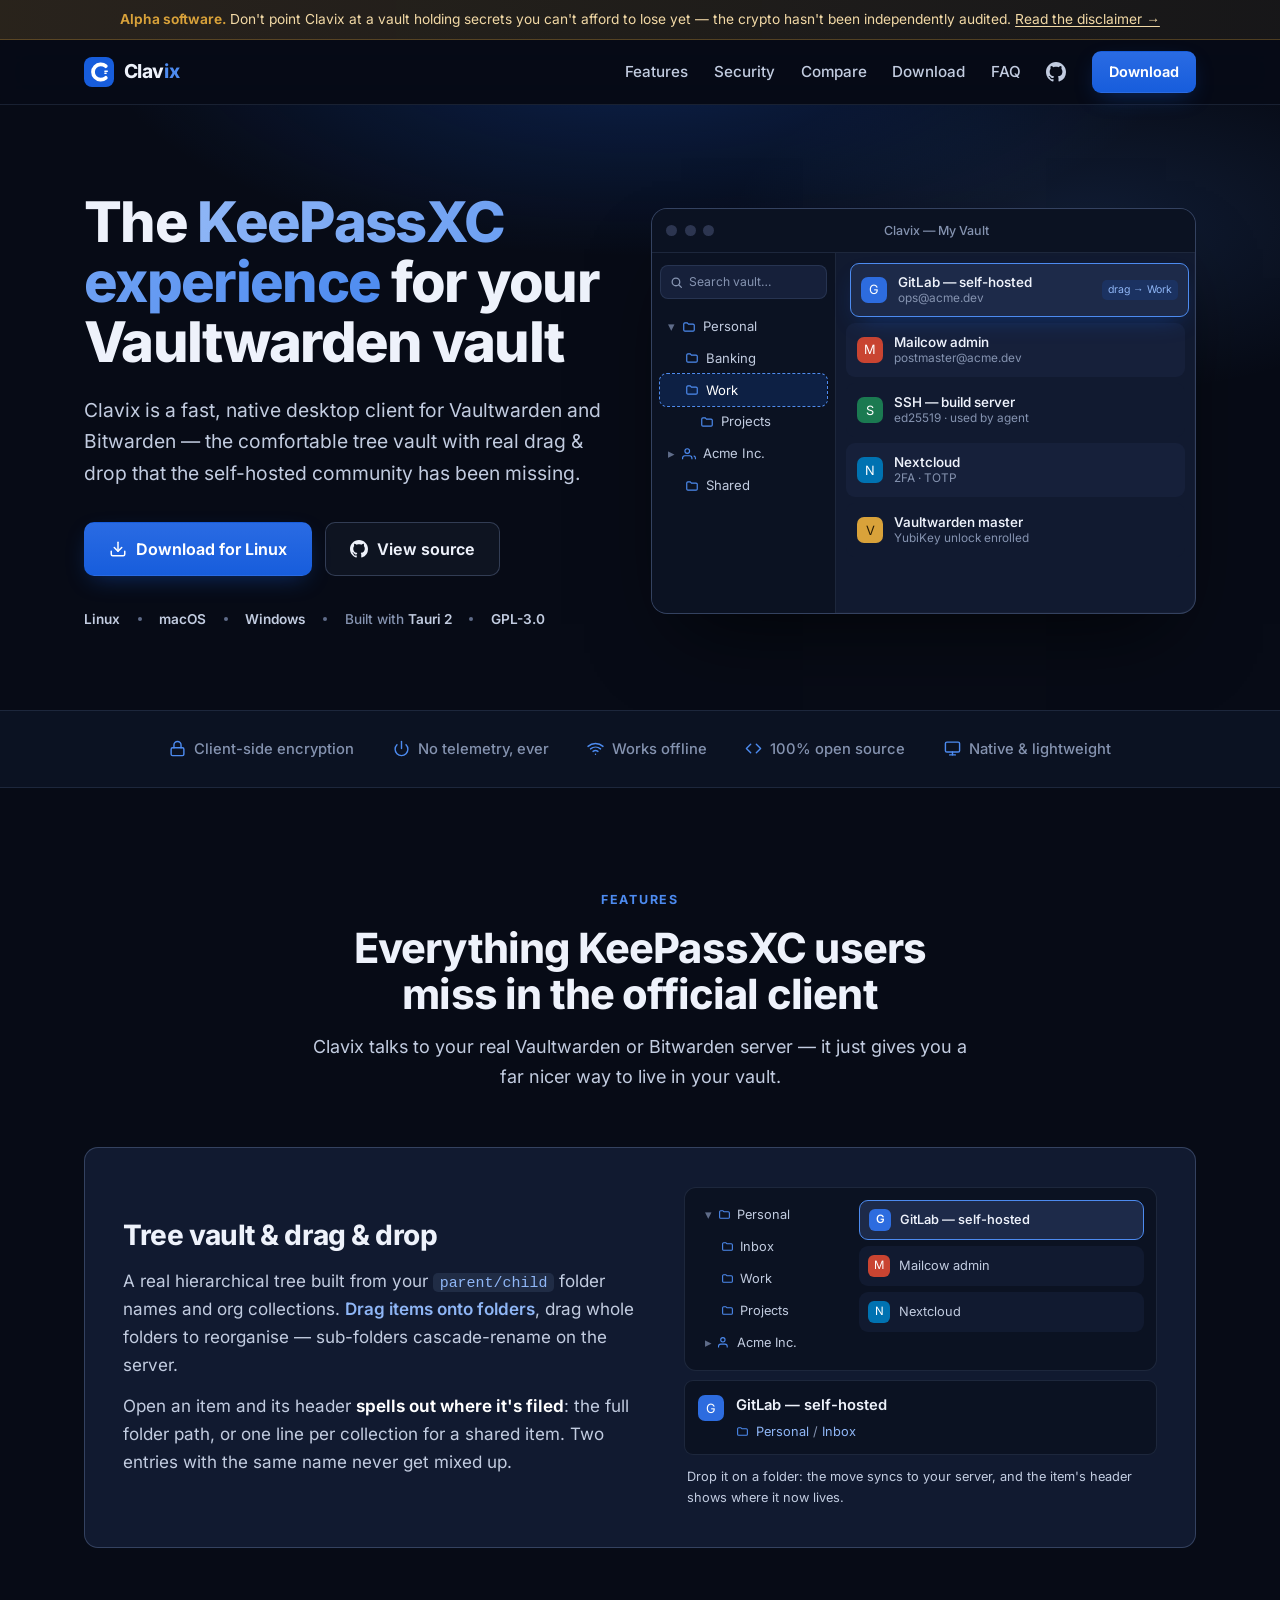
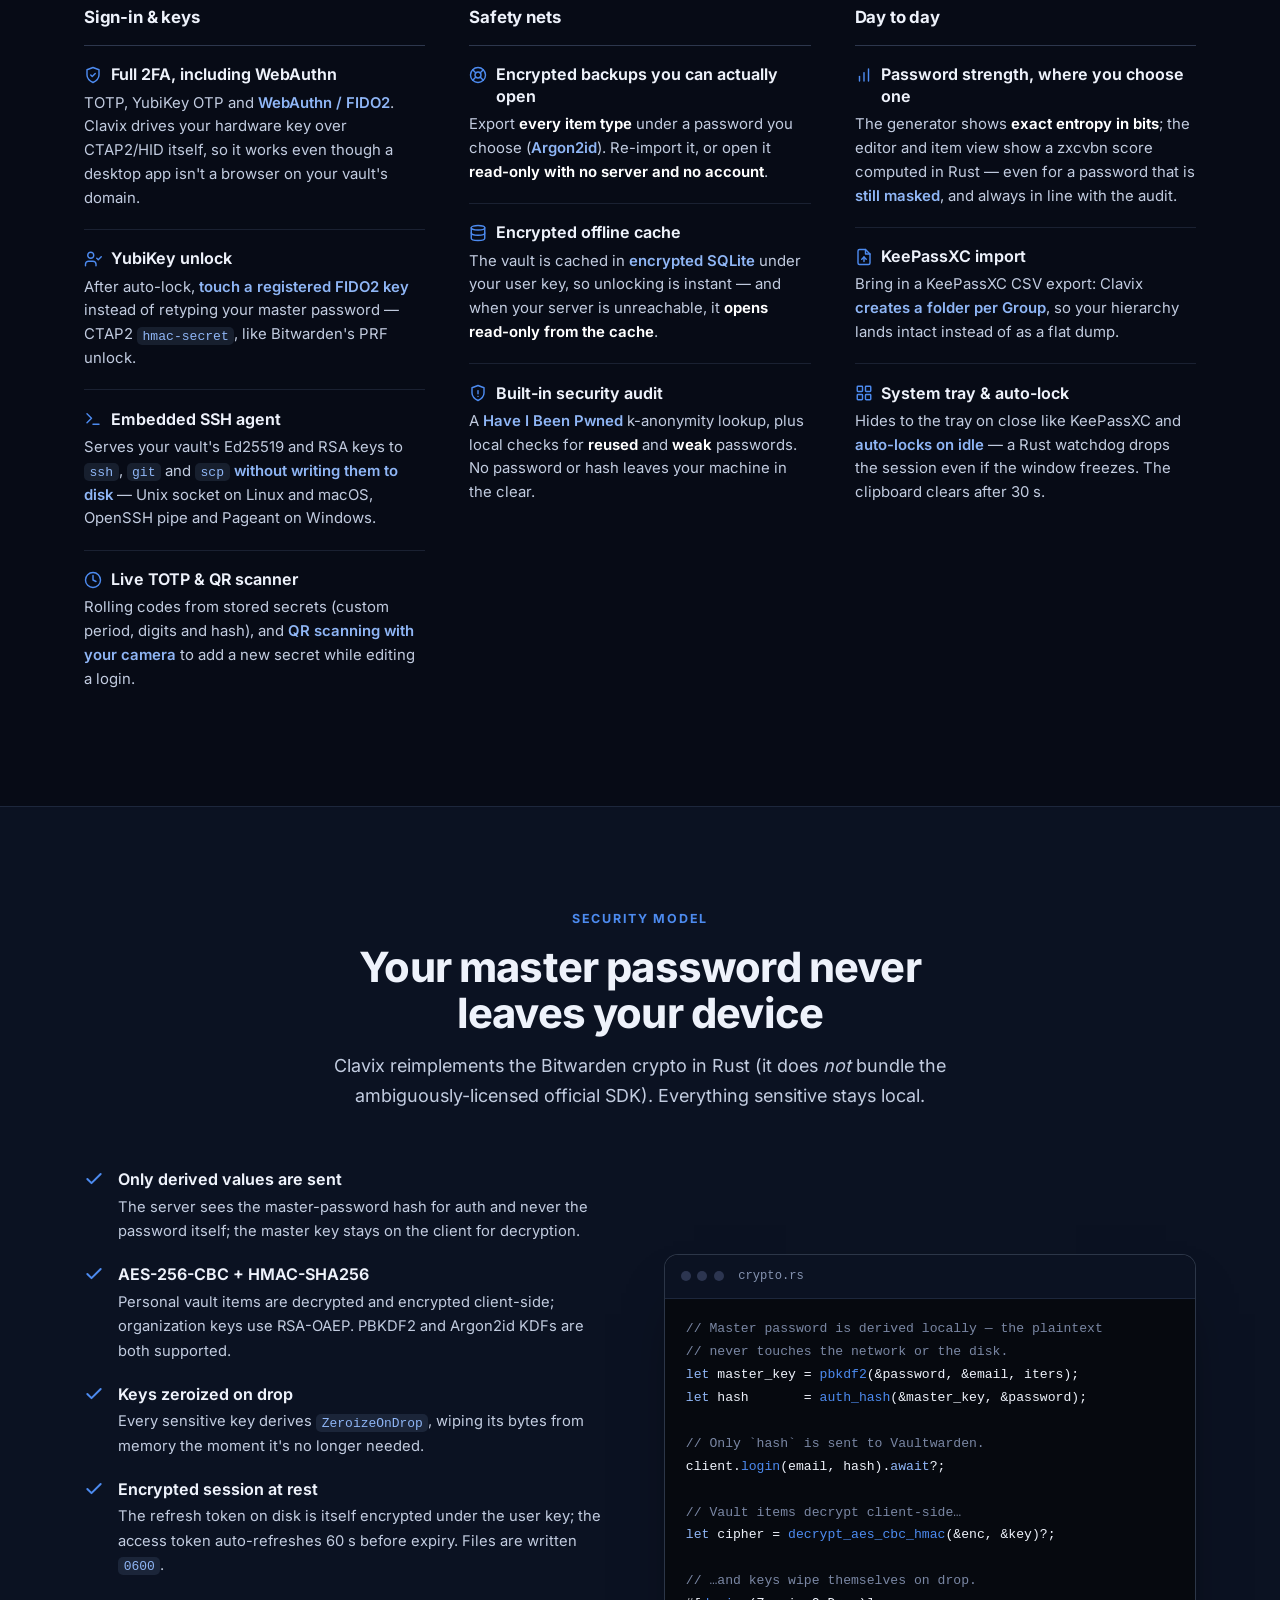
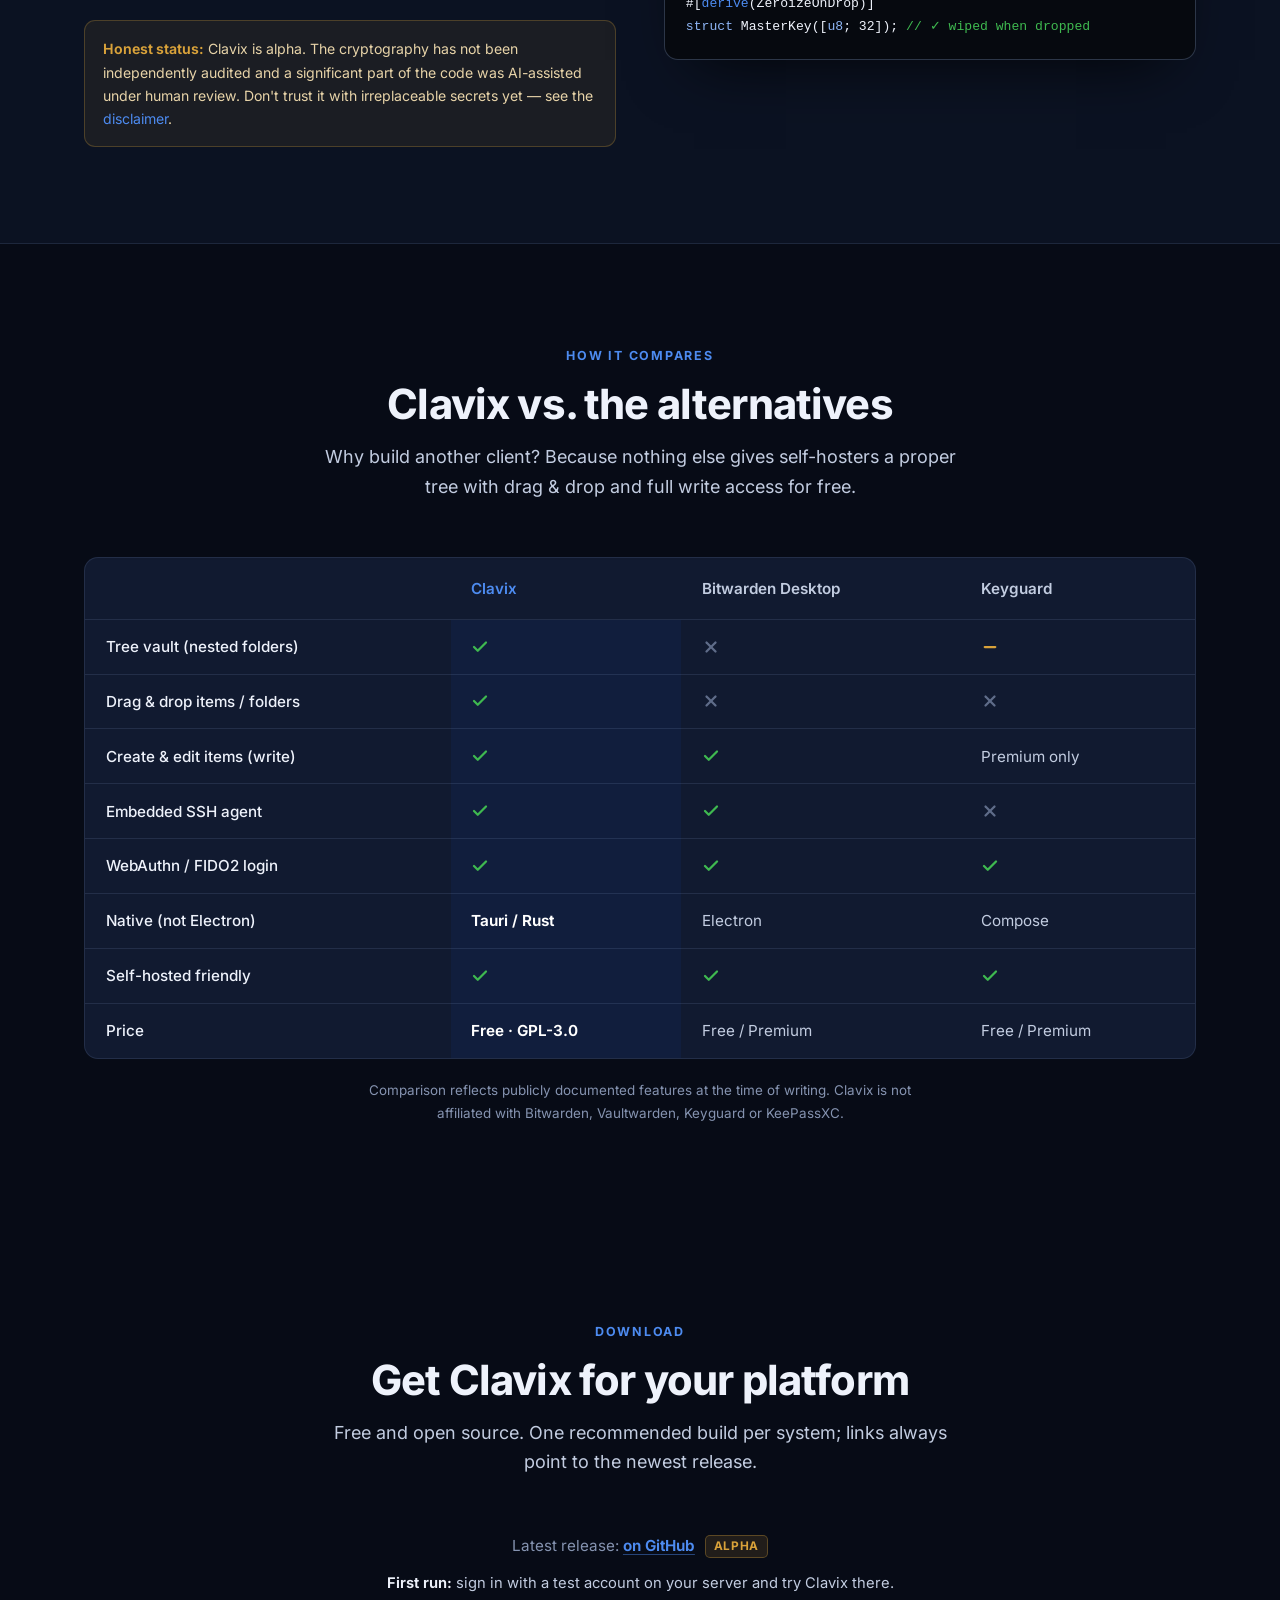
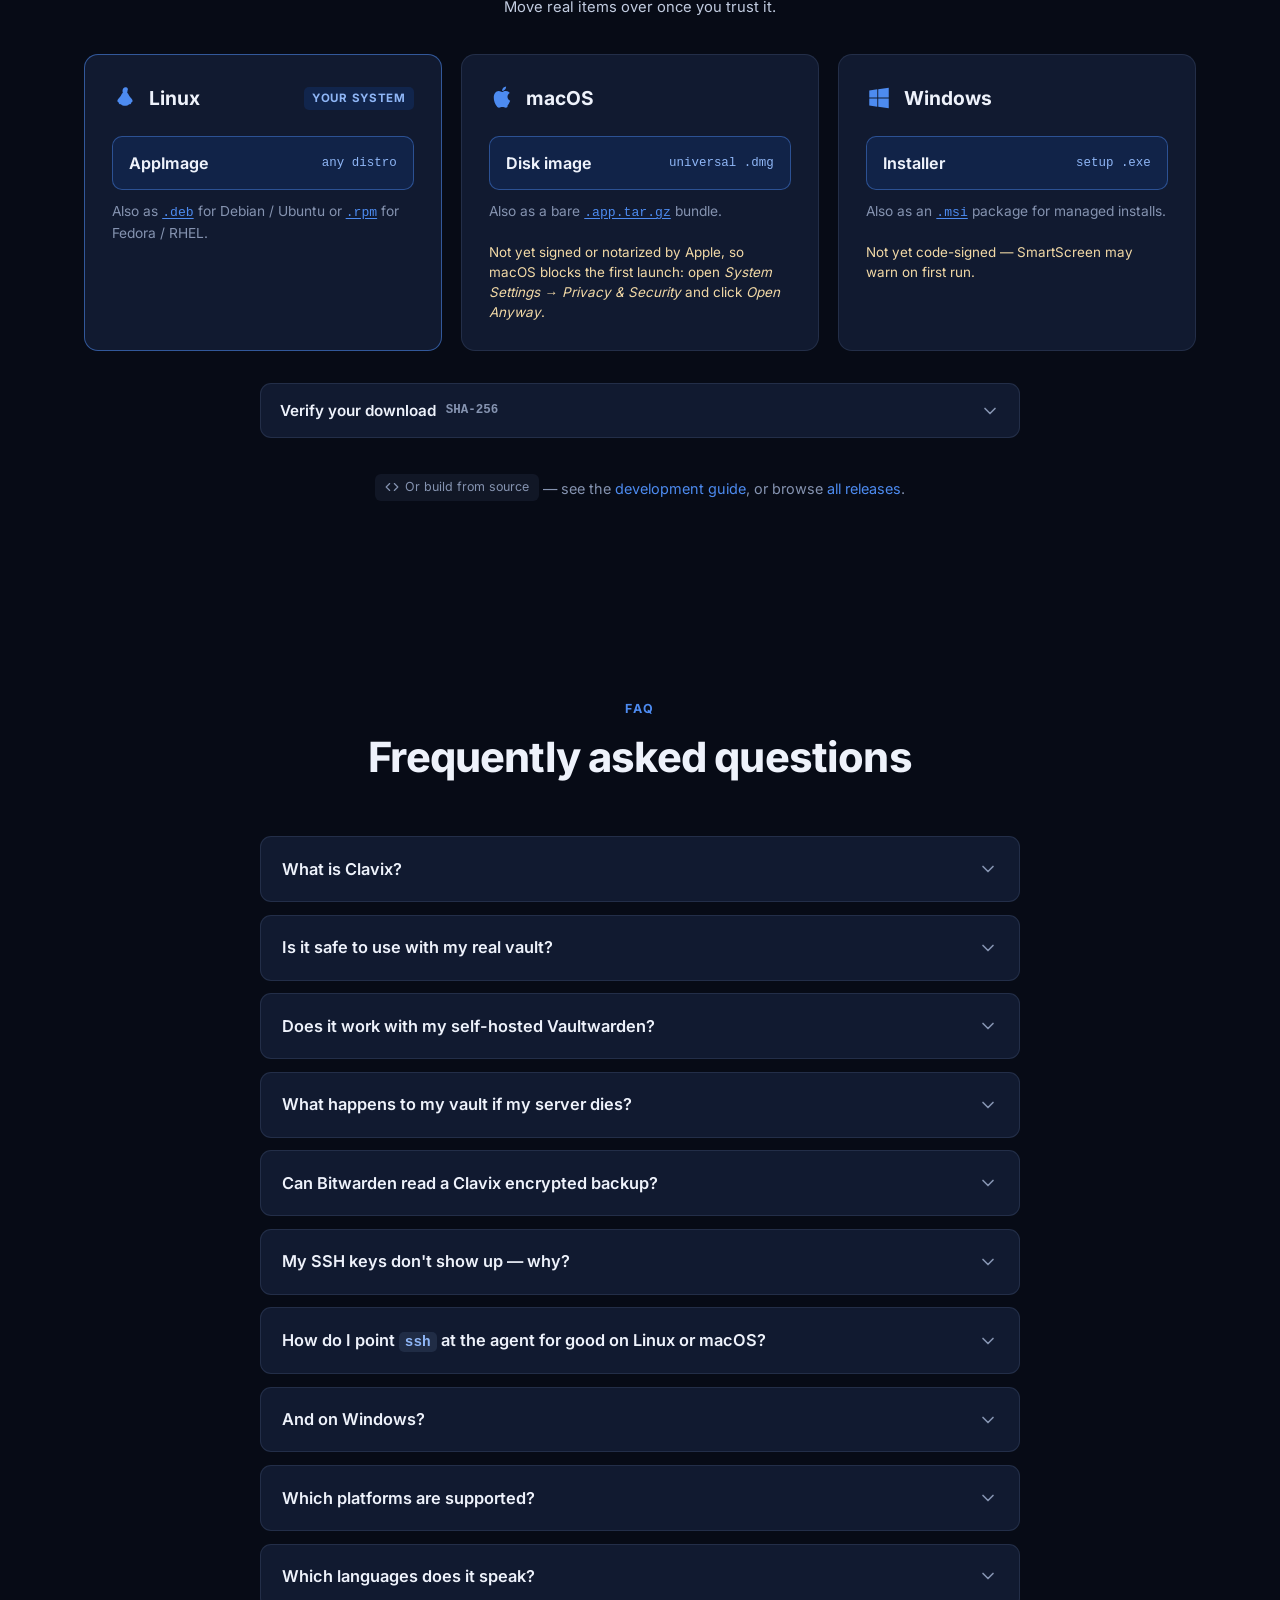
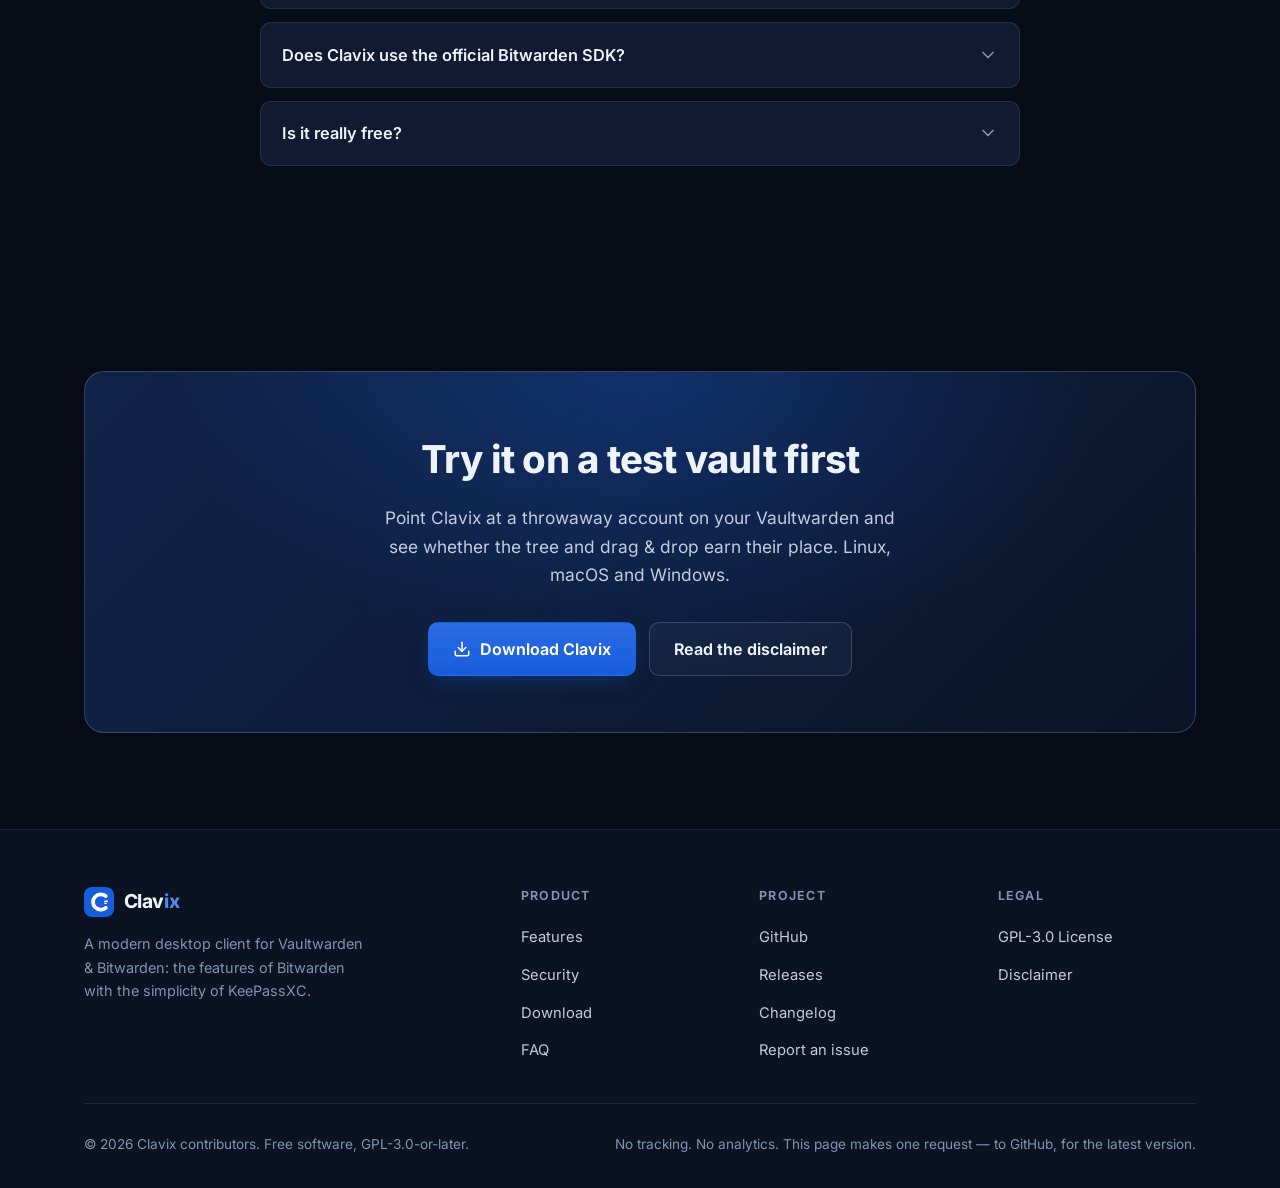
==== commit b9e78a7b: "Landing page: animate the drag & drop in the lead feature card A 7 s CSS loop in a drawn Clavix wind" ====
--- a/index.html
+++ b/index.html
@@ -115,7 +115,7 @@
               <div class="mk-item dragging">
                 <span class="mk-fav" style="background:#2d6cdf">G</span>
                 <span class="mk-meta"><span class="t">GitLab — self-hosted</span><span class="s">ops@acme.dev</span></span>
-                <span class="mk-badge">drag → Work</span>
+                <span class="mk-badge"><span class="mk-badge-verb">drag </span>→ Work</span>
               </div>
               <div class="mk-item">
                 <span class="mk-fav" style="background:#c94431">M</span>
@@ -166,22 +166,29 @@
             <p>Open an item and its header <strong>spells out where it's filed</strong>: the full folder path, or one line per collection for a shared item. Two entries with the same name never get mixed up.</p>
           </div>
           <div class="flead-demo" aria-hidden="true">
+            <div class="fdemo">
+              <div class="fdemo-tree">
+                <div class="fdemo-node"><span class="mk-caret">▾</span><svg width="13" height="13" viewBox="0 0 24 24" fill="none" stroke="currentColor" stroke-width="2"><path d="M3 7a2 2 0 0 1 2-2h4l2 2h8a2 2 0 0 1 2 2v8a2 2 0 0 1-2 2H5a2 2 0 0 1-2-2z"/></svg> Personal</div>
+                <div class="fdemo-node child"><svg width="13" height="13" viewBox="0 0 24 24" fill="none" stroke="currentColor" stroke-width="2"><path d="M3 7a2 2 0 0 1 2-2h4l2 2h8a2 2 0 0 1 2 2v8a2 2 0 0 1-2 2H5a2 2 0 0 1-2-2z"/></svg> Inbox</div>
+                <div class="fdemo-node child fdemo-target"><svg width="13" height="13" viewBox="0 0 24 24" fill="none" stroke="currentColor" stroke-width="2"><path d="M3 7a2 2 0 0 1 2-2h4l2 2h8a2 2 0 0 1 2 2v8a2 2 0 0 1-2 2H5a2 2 0 0 1-2-2z"/></svg> Work</div>
+                <div class="fdemo-node child"><svg width="13" height="13" viewBox="0 0 24 24" fill="none" stroke="currentColor" stroke-width="2"><path d="M3 7a2 2 0 0 1 2-2h4l2 2h8a2 2 0 0 1 2 2v8a2 2 0 0 1-2 2H5a2 2 0 0 1-2-2z"/></svg> Projects</div>
+                <div class="fdemo-node"><span class="mk-caret">▸</span><svg width="13" height="13" viewBox="0 0 24 24" fill="none" stroke="currentColor" stroke-width="2"><path d="M17 21v-2a4 4 0 0 0-4-4H5a4 4 0 0 0-4 4v2"/><circle cx="9" cy="7" r="4"/></svg> Acme Inc.</div>
+              </div>
+              <div class="fdemo-list">
+                <div class="fdemo-slot"></div>
+                <div class="fdemo-row"><span class="mk-fav" style="background:#c94431">M</span> Mailcow admin</div>
+                <div class="fdemo-row"><span class="mk-fav" style="background:#0072b1">N</span> Nextcloud</div>
+              </div>
+              <div class="fdemo-chip"><span class="mk-fav" style="background:#2d6cdf">G</span> GitLab — self-hosted</div>
+            </div>
             <div class="fd-head">
               <span class="mk-fav fd-fav">G</span>
               <div class="fd-meta">
                 <span class="fd-title">GitLab — self-hosted</span>
-                <span class="fd-path"><svg width="13" height="13" viewBox="0 0 24 24" fill="none" stroke="currentColor" stroke-width="2"><path d="M3 7a2 2 0 0 1 2-2h4l2 2h8a2 2 0 0 1 2 2v8a2 2 0 0 1-2 2H5a2 2 0 0 1-2-2z"/></svg> Personal <i>/</i> Work <i>/</i> Projects</span>
-              </div>
-            </div>
-            <div class="fd-head">
-              <span class="mk-fav fd-fav fd-fav-org">G</span>
-              <div class="fd-meta">
-                <span class="fd-title">GitLab — self-hosted</span>
-                <span class="fd-path"><svg width="13" height="13" viewBox="0 0 24 24" fill="none" stroke="currentColor" stroke-width="2"><path d="M17 21v-2a4 4 0 0 0-4-4H5a4 4 0 0 0-4 4v2"/><circle cx="9" cy="7" r="4"/></svg> Acme Inc. <i>/</i> Shared</span>
-                <span class="fd-path"><svg width="13" height="13" viewBox="0 0 24 24" fill="none" stroke="currentColor" stroke-width="2"><path d="M17 21v-2a4 4 0 0 0-4-4H5a4 4 0 0 0-4 4v2"/><circle cx="9" cy="7" r="4"/></svg> Acme Inc. <i>/</i> Ops</span>
-              </div>
-            </div>
-            <p class="fd-cap">Same name, two items — the header tells them apart.</p>
+                <span class="fd-path"><svg width="13" height="13" viewBox="0 0 24 24" fill="none" stroke="currentColor" stroke-width="2"><path d="M3 7a2 2 0 0 1 2-2h4l2 2h8a2 2 0 0 1 2 2v8a2 2 0 0 1-2 2H5a2 2 0 0 1-2-2z"/></svg> <span class="fd-swap"><span class="fd-from">Personal <i>/</i> Inbox</span><span class="fd-to">Personal <i>/</i> Work</span></span></span>
+              </div>
+            </div>
+            <p class="fd-cap">Drop it on a folder: the move syncs to your server, and the item's header shows where it now lives.</p>
           </div>
         </article>
 
--- a/css/style.css
+++ b/css/style.css
@@ -299,6 +299,67 @@
 .fd-path svg { flex-shrink: 0; color: var(--brand-light); }
 .fd-path i { font-style: normal; color: var(--muted); }
 .fd-cap { font-size: 0.8rem; color: var(--muted); padding: 0.1rem 0.2rem 0; }
+
+/* Lead demo: one item dragged from the list onto a folder, then its header
+   path updates. The page's single authored motion; paused off-screen. */
+.flead-demo { --ease: cubic-bezier(0.16, 1, 0.3, 1); }
+.fdemo {
+  --tree: 150px;
+  position: relative; display: grid; grid-template-columns: var(--tree) minmax(0, 1fr); gap: 12px;
+  padding: 12px; background: var(--bg-2); border: 1px solid var(--border); border-radius: 12px;
+  font-size: 0.8rem; color: var(--text-soft);
+}
+.fdemo-tree { display: flex; flex-direction: column; gap: 2px; }
+.fdemo-node { display: flex; align-items: center; gap: 0.4rem; height: 30px; padding: 0 0.5rem; border-radius: 7px; white-space: nowrap; }
+.fdemo-node svg { flex-shrink: 0; color: var(--brand-light); }
+.fdemo-node.child { padding-left: 1.5rem; }
+.fdemo-target { outline: 1px dashed transparent; animation: fd-target 7s var(--ease) infinite; }
+.fdemo-list { display: flex; flex-direction: column; gap: 6px; }
+.fdemo-slot, .fdemo-row, .fdemo-chip { height: 40px; border-radius: 9px; }
+.fdemo-slot { border: 1px dashed transparent; animation: fd-slot 7s var(--ease) infinite; }
+.fdemo-row, .fdemo-chip { display: flex; align-items: center; gap: 0.55rem; padding: 0 0.6rem; white-space: nowrap; overflow: hidden; }
+.fdemo-row { background: var(--surface); }
+.fdemo-row .mk-fav, .fdemo-chip .mk-fav { width: 22px; height: 22px; font-size: 0.72rem; border-radius: 6px; }
+.fdemo-chip {
+  position: absolute; top: 12px; left: calc(var(--tree) + 24px); width: calc(100% - var(--tree) - 36px);
+  background: var(--surface-3); border: 1px solid var(--brand-light); color: var(--text); font-weight: 550;
+  transform-origin: left center; animation: fd-chip 7s var(--ease) infinite;
+}
+.fd-swap { display: inline-grid; }
+.fd-swap > span { grid-area: 1 / 1; }
+.fd-from { animation: fd-from 7s var(--ease) infinite; }
+.fd-to { opacity: 0; color: #fff; animation: fd-to 7s var(--ease) infinite; }
+
+@keyframes fd-chip {
+  0%, 12% { transform: none; box-shadow: none; opacity: 1; }
+  22% { transform: translateY(-3px) scale(1.03); box-shadow: 0 14px 28px -12px var(--brand-glow); }
+  44% { transform: translate(calc(40px - var(--tree) - 24px), 58px) scale(0.62); box-shadow: 0 10px 22px -10px var(--brand-glow); opacity: 1; }
+  54% { transform: translate(calc(40px - var(--tree) - 24px), 60px) scale(0.5); opacity: 0; }
+  55%, 88% { transform: none; opacity: 0; box-shadow: none; }
+  96%, 100% { transform: none; opacity: 1; }
+}
+@keyframes fd-slot {
+  0%, 18% { border-color: transparent; }
+  26%, 84% { border-color: var(--border-strong); }
+  94%, 100% { border-color: transparent; }
+}
+@keyframes fd-target {
+  0%, 34% { background: transparent; outline-color: transparent; color: inherit; }
+  42%, 52% { background: rgba(23,93,220,0.2); outline-color: var(--brand-light); color: #fff; }
+  64%, 100% { background: transparent; outline-color: transparent; color: inherit; }
+}
+@keyframes fd-from { 0%, 54% { opacity: 1; } 58%, 90% { opacity: 0; } 96%, 100% { opacity: 1; } }
+@keyframes fd-to { 0%, 54% { opacity: 0; } 58%, 90% { opacity: 1; } 96%, 100% { opacity: 0; } }
+
+.js .flead-demo:not(.is-playing) * { animation-play-state: paused; }
+@media (prefers-reduced-motion: reduce) {
+  /* No travel: show the finished move instead. */
+  .fdemo *, .fd-swap * { animation: none !important; }
+  .fdemo-chip { display: none; }
+  .fdemo-target { background: rgba(23,93,220,0.2); outline-color: var(--brand-light); color: #fff; }
+  .fd-from { opacity: 0; }
+  .fd-to { opacity: 1; }
+}
 
 /* The rest, grouped by what they're for: lists, not a wall of cards */
 .fgroups { display: grid; grid-template-columns: repeat(3, minmax(0, 1fr)); gap: 2.75rem; }
@@ -501,6 +562,8 @@
 @media (max-width: 460px) {
   .hero-actions .btn { width: 100%; }
   .mockup-body { grid-template-columns: 128px minmax(0, 1fr); }
-  .mk-badge { display: none; }
+  .mk-badge-verb { display: none; }
+  .fdemo { --tree: 118px; gap: 8px; padding: 10px; }
+  .fdemo-chip { left: calc(var(--tree) + 18px); width: calc(100% - var(--tree) - 28px); }
   .footer-grid { grid-template-columns: 1fr; }
 }
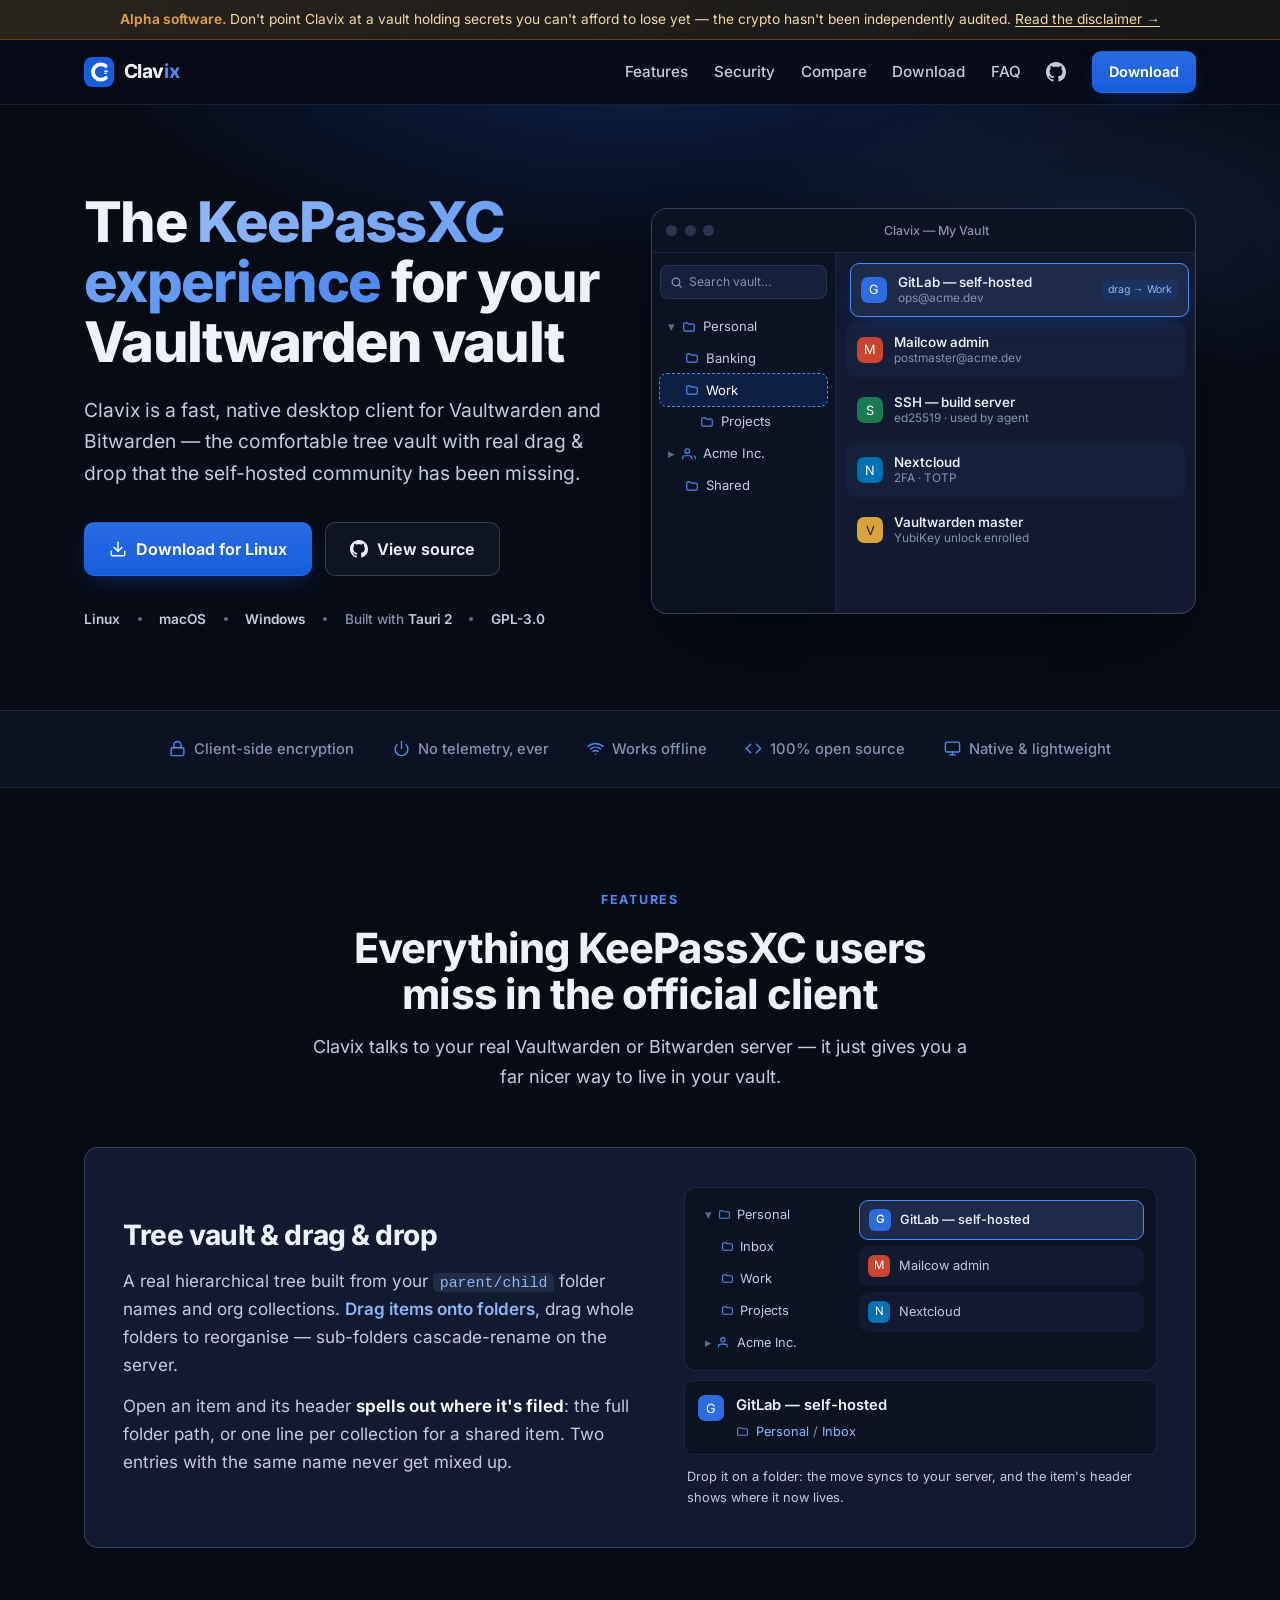
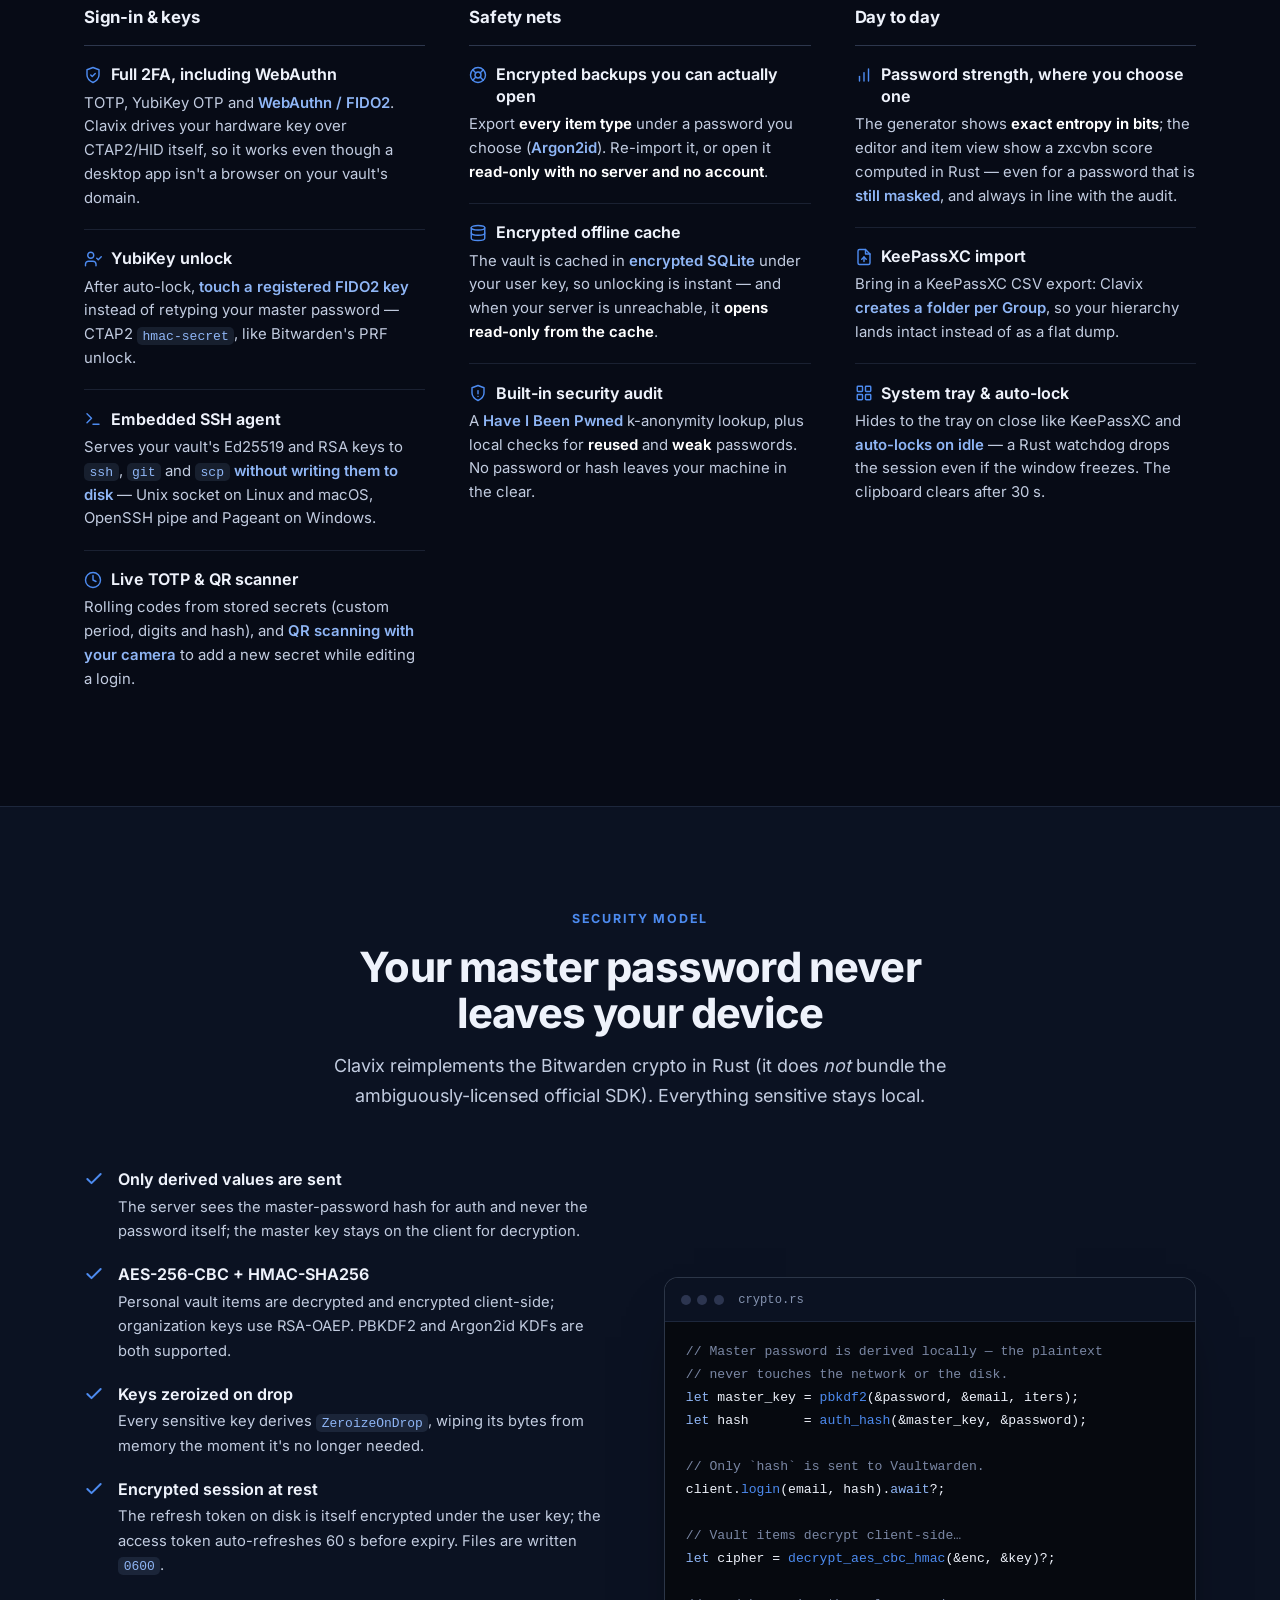
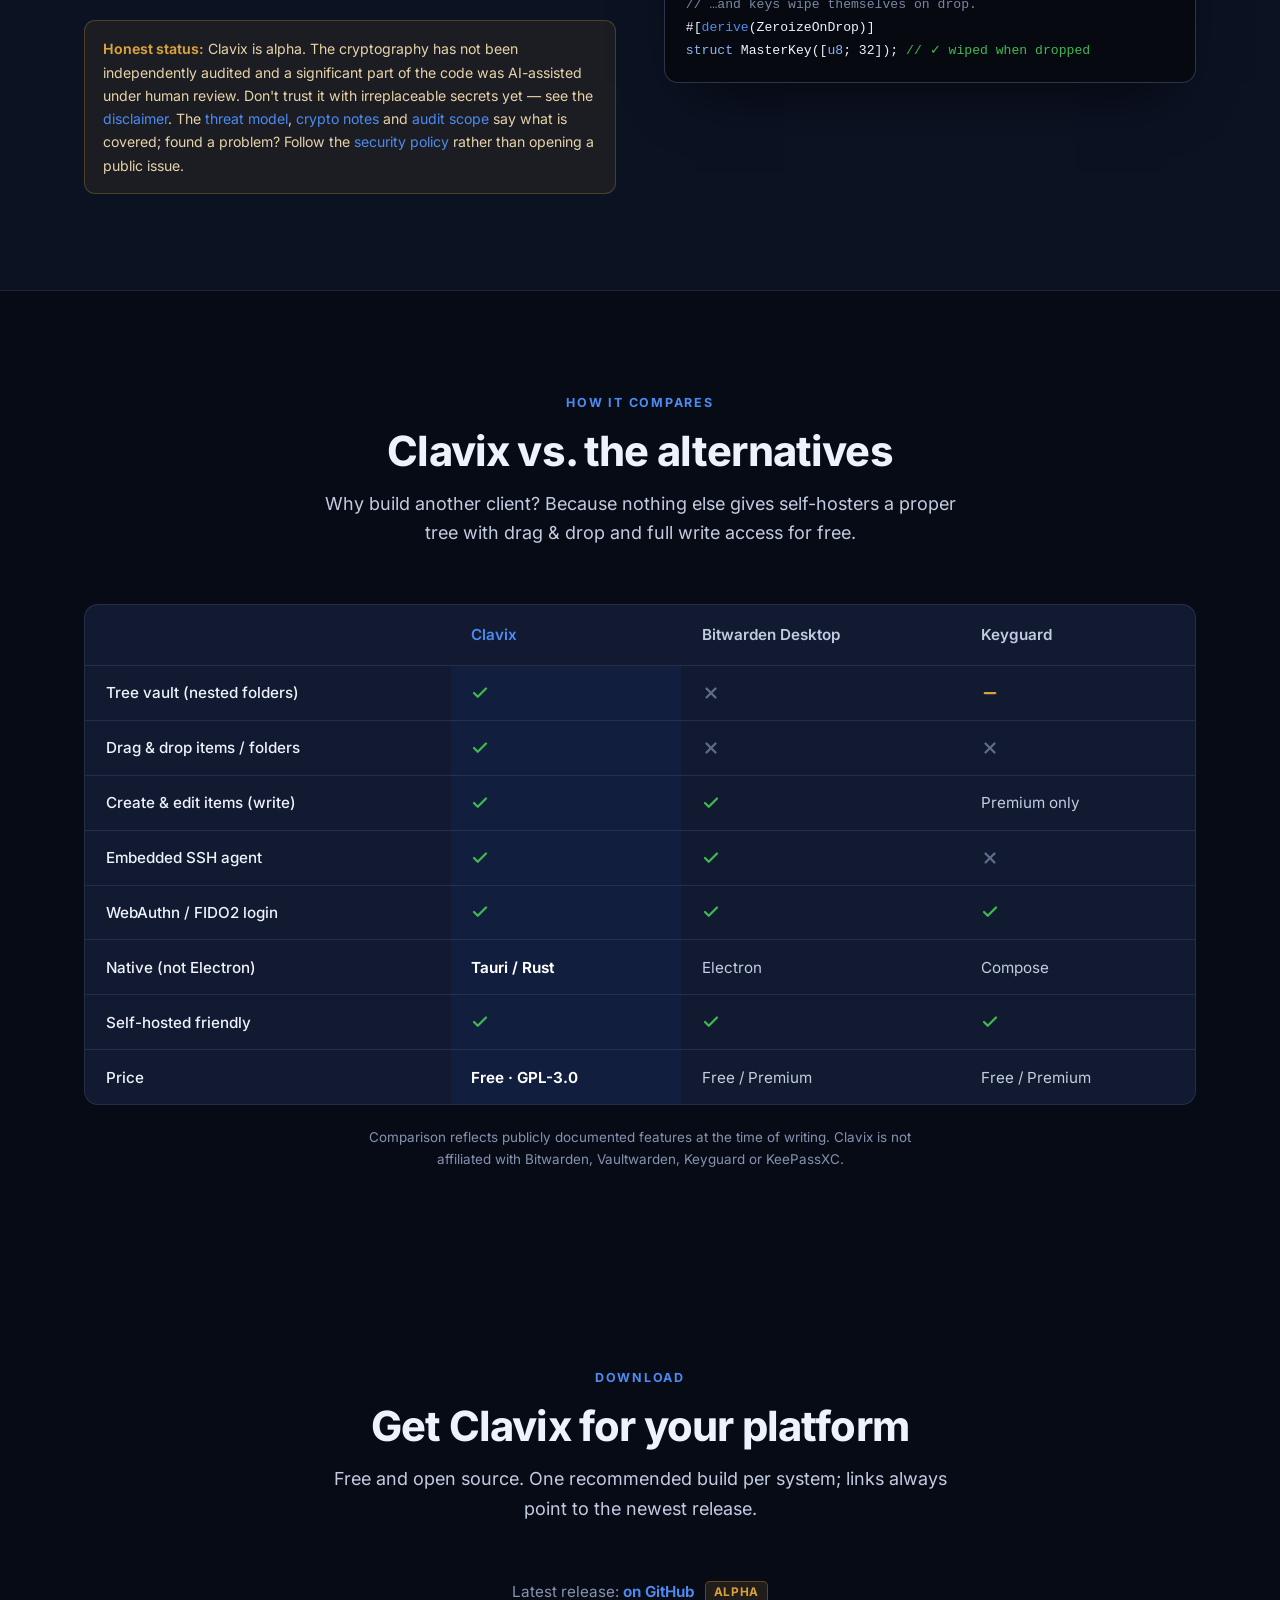
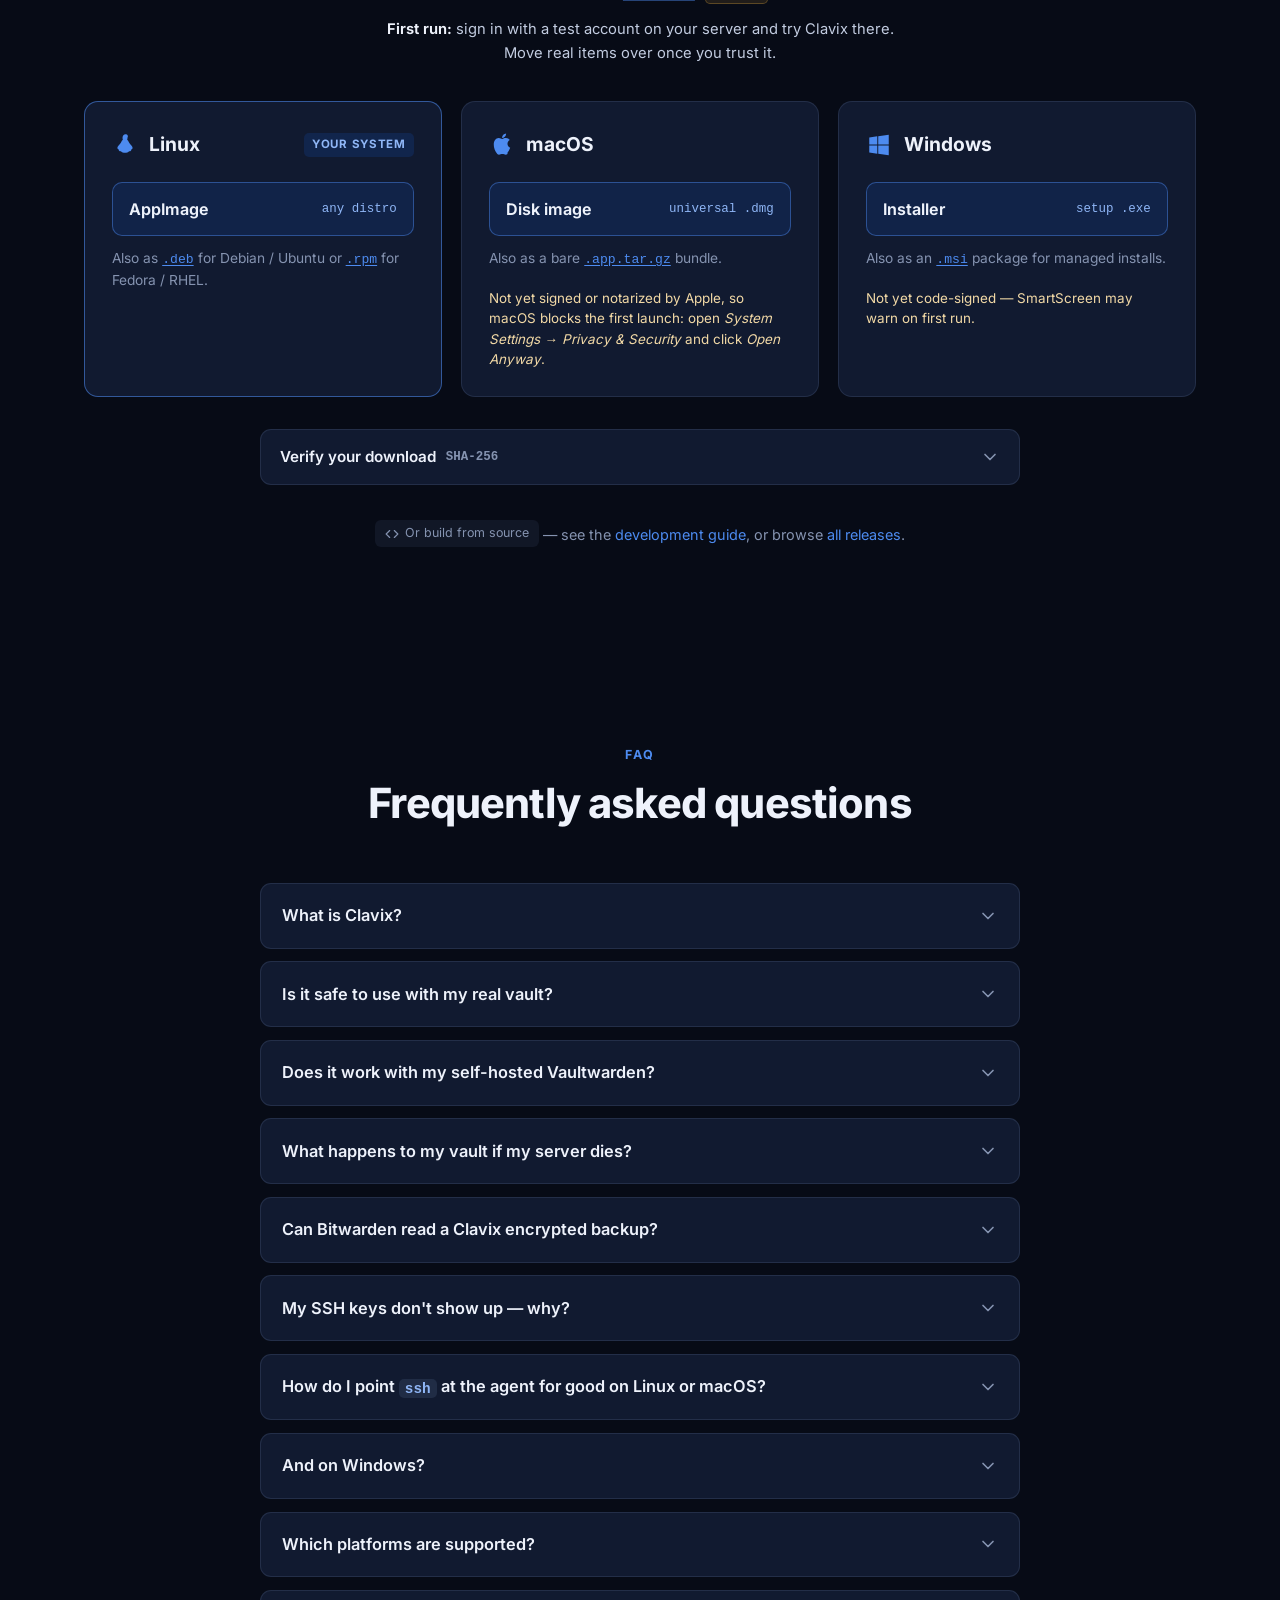
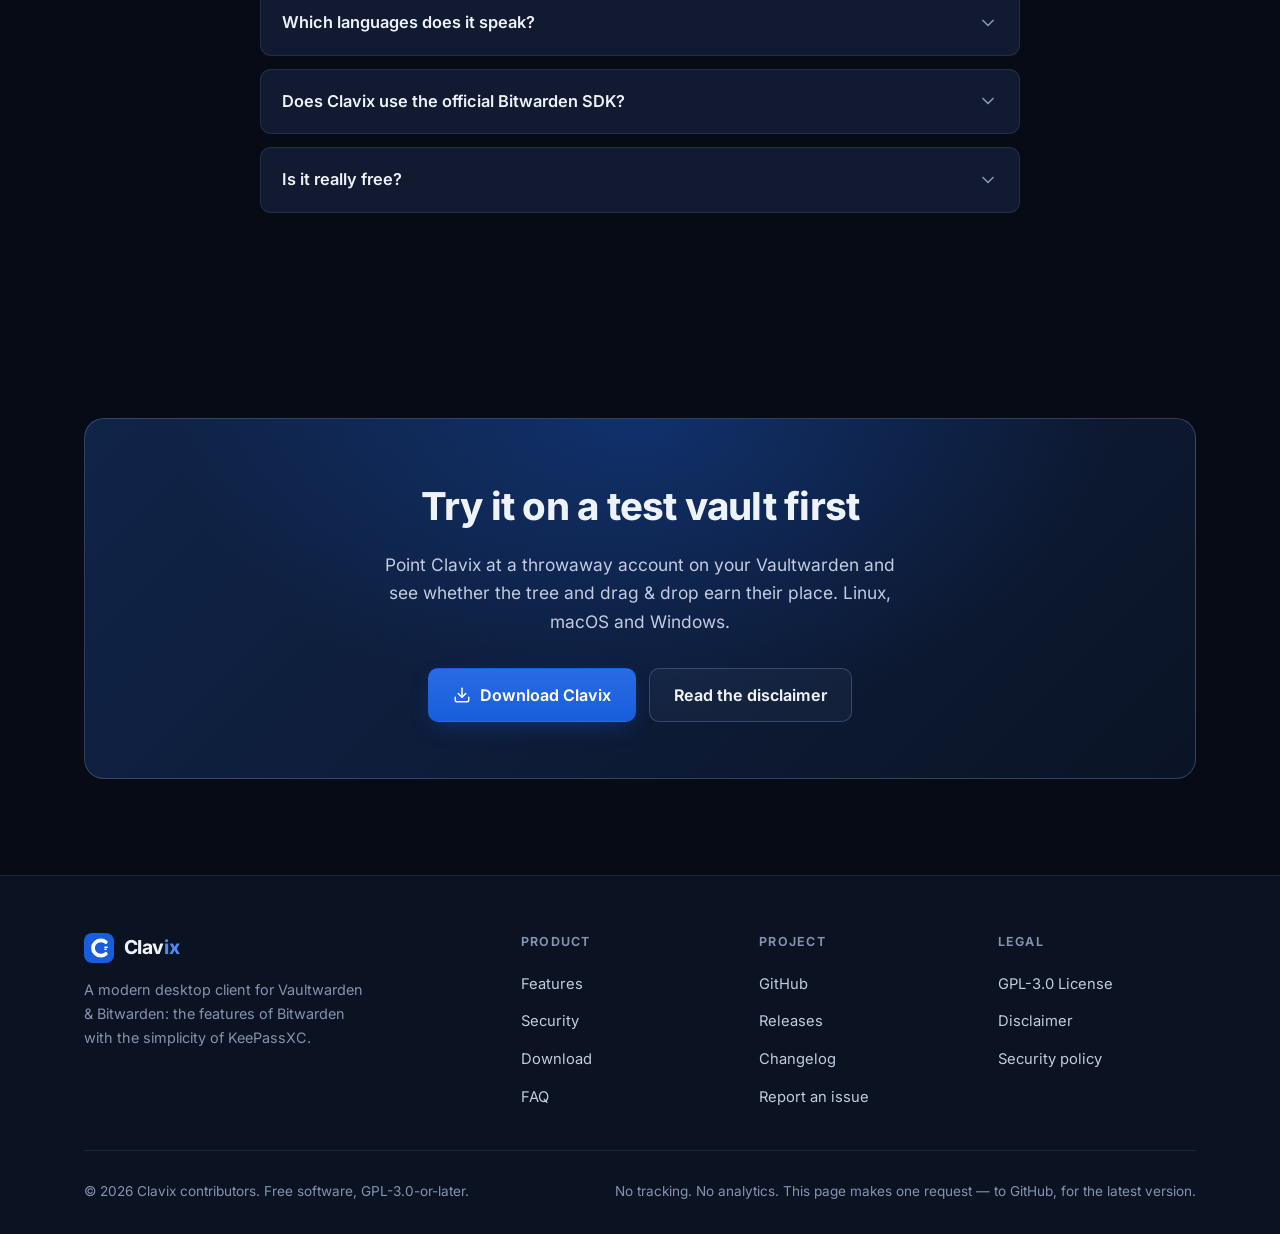
==== commit 88f091bf: "Landing page: say what the hashes prove, link the security docs - Verify panel: hashes prove the fil" ====
--- a/index.html
+++ b/index.html
@@ -275,7 +275,7 @@
               <div><h3>Encrypted session at rest</h3><p>The refresh token on disk is itself encrypted under the user key; the access token auto-refreshes 60&nbsp;s before expiry. Files are written <code>0600</code>.</p></div>
             </div>
             <div class="sec-note reveal">
-              <strong>Honest status:</strong> Clavix is alpha. The cryptography has not been independently audited and a significant part of the code was AI-assisted under human review. Don't trust it with irreplaceable secrets yet — see the <a href="https://github.com/Upellift99/clavix/blob/master/DISCLAIMER.md" target="_blank" rel="noopener noreferrer">disclaimer</a>.
+              <strong>Honest status:</strong> Clavix is alpha. The cryptography has not been independently audited and a significant part of the code was AI-assisted under human review. Don't trust it with irreplaceable secrets yet — see the <a href="https://github.com/Upellift99/clavix/blob/master/DISCLAIMER.md" target="_blank" rel="noopener noreferrer">disclaimer</a>. The <a href="https://github.com/Upellift99/clavix/blob/master/THREAT_MODEL.md" target="_blank" rel="noopener noreferrer">threat model</a>, <a href="https://github.com/Upellift99/clavix/blob/master/CRYPTO.md" target="_blank" rel="noopener noreferrer">crypto notes</a> and <a href="https://github.com/Upellift99/clavix/blob/master/AUDIT_SCOPE.md" target="_blank" rel="noopener noreferrer">audit scope</a> say what is covered; found a problem? Follow the <a href="https://github.com/Upellift99/clavix/blob/master/SECURITY.md" target="_blank" rel="noopener noreferrer">security policy</a> rather than opening a public issue.
             </div>
           </div>
 
@@ -390,6 +390,7 @@
           <summary>Verify your download <span class="fmt">SHA-256</span> <svg class="faq-chev" width="20" height="20" viewBox="0 0 24 24" fill="none" stroke="currentColor" stroke-width="2" stroke-linecap="round" stroke-linejoin="round" aria-hidden="true"><polyline points="6 9 12 15 18 9"/></svg></summary>
           <div class="dl-verify-body">
             <p>Compare the file's hash with the one GitHub publishes for it: <code>sha256sum &lt;file&gt;</code> on Linux, <code>shasum -a 256 &lt;file&gt;</code> on macOS, <code>Get-FileHash &lt;file&gt;</code> in PowerShell. Every file's hash is listed on the <a href="https://github.com/Upellift99/clavix/releases/latest">release page</a>.</p>
+            <p class="dl-proves"><strong>What this proves:</strong> the file you have is the file uploaded to the release, intact. <strong>What it doesn't:</strong> who built it. Releases aren't signed yet, so a tampered release would come with matching hashes; building from source is the way to rule that out.</p>
             <ul class="dl-sums" id="dl-sums" hidden></ul>
           </div>
         </details>
@@ -509,6 +510,7 @@
           <ul>
             <li><a href="https://github.com/Upellift99/clavix/blob/master/LICENSE" target="_blank" rel="noopener noreferrer">GPL-3.0 License</a></li>
             <li><a href="https://github.com/Upellift99/clavix/blob/master/DISCLAIMER.md" target="_blank" rel="noopener noreferrer">Disclaimer</a></li>
+            <li><a href="https://github.com/Upellift99/clavix/blob/master/SECURITY.md" target="_blank" rel="noopener noreferrer">Security policy</a></li>
           </ul>
         </div>
       </div>
--- a/css/style.css
+++ b/css/style.css
@@ -445,6 +445,8 @@
 .dl-verify[open] summary .faq-chev { transform: rotate(180deg); color: var(--brand-light); }
 .dl-verify-body { padding: 0 1.2rem 1.1rem; font-size: 0.9rem; color: var(--text-soft); }
 .dl-verify-body a { text-decoration: underline; text-underline-offset: 2px; }
+.dl-proves { margin-top: 0.75rem; padding-left: 0.85rem; border-left: 1px solid rgba(217,162,58,.4); color: var(--text-soft); }
+.dl-proves strong { color: var(--text); }
 .dl-sums { margin-top: 0.9rem; display: flex; flex-direction: column; gap: 0.55rem; }
 .dl-sums li { display: flex; flex-direction: column; gap: 0.15rem; }
 .dl-sum-name { font-size: 0.82rem; color: var(--text); font-weight: 550; }
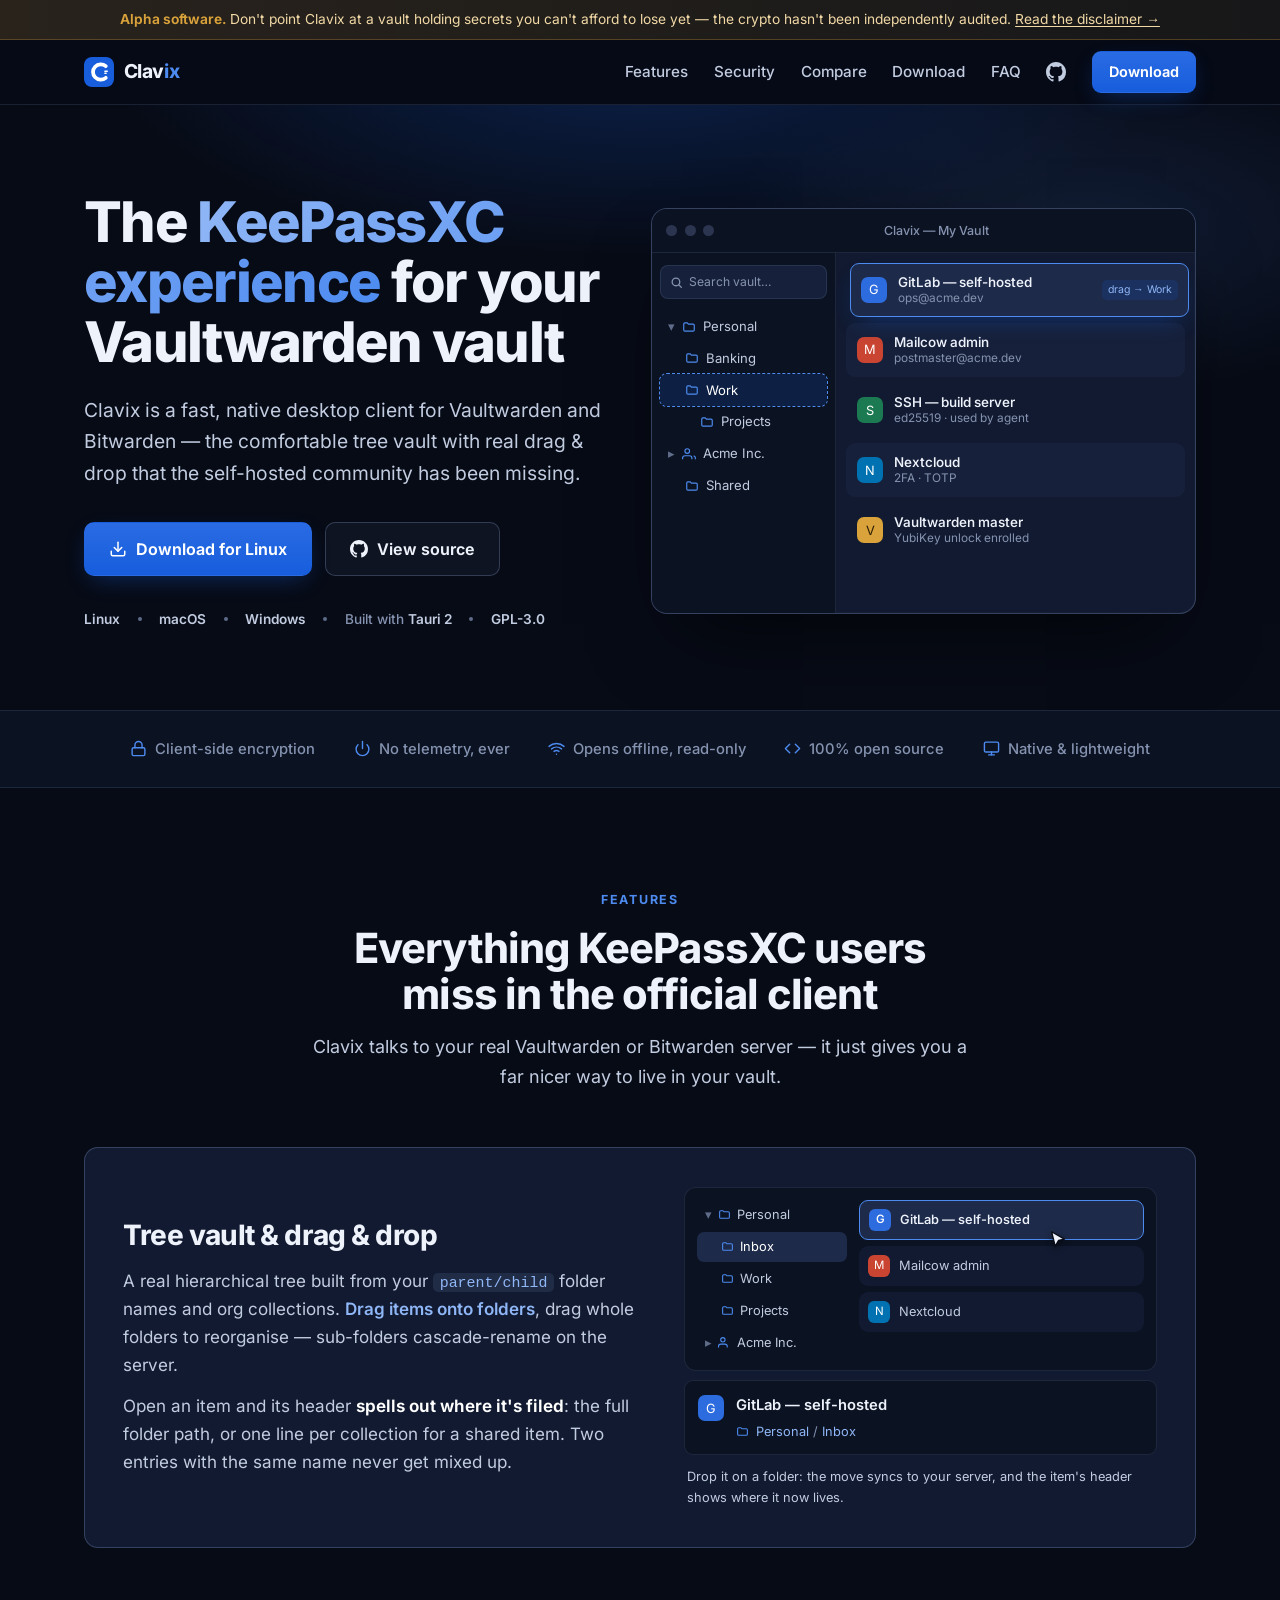
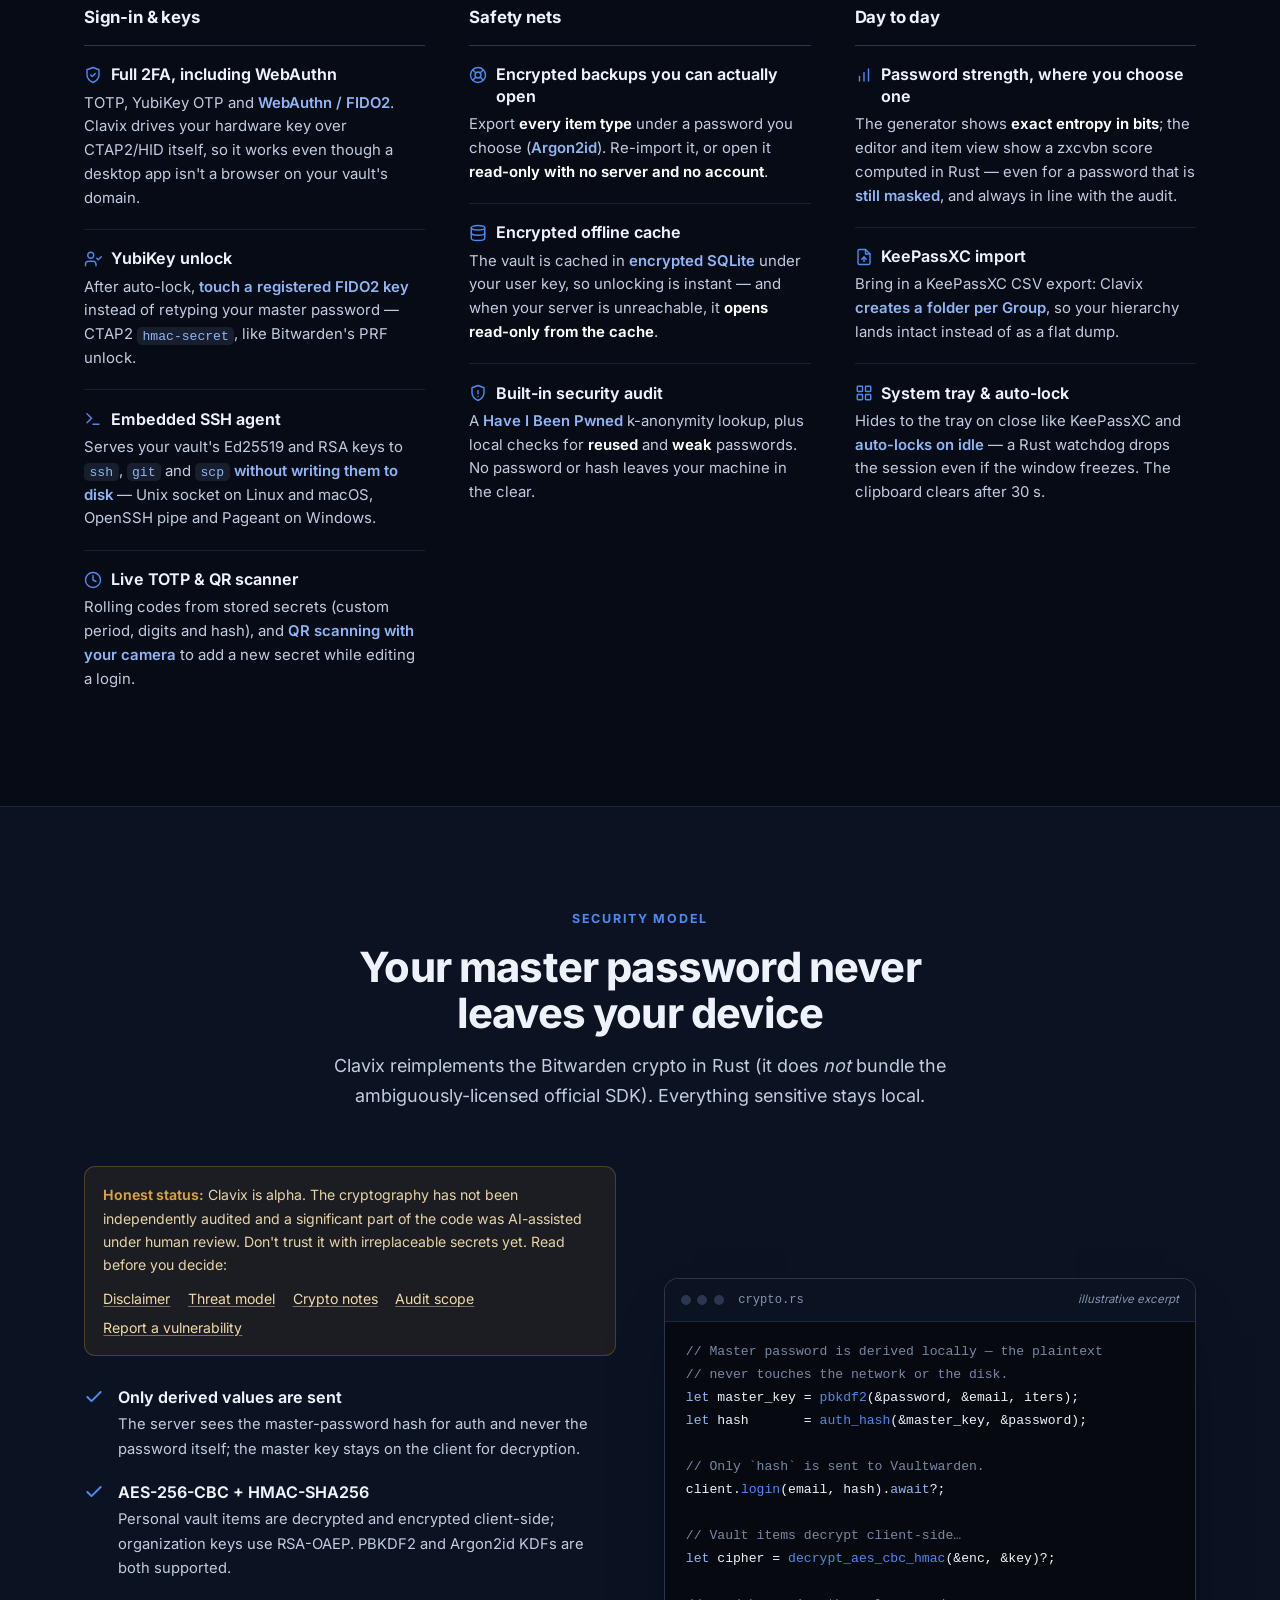
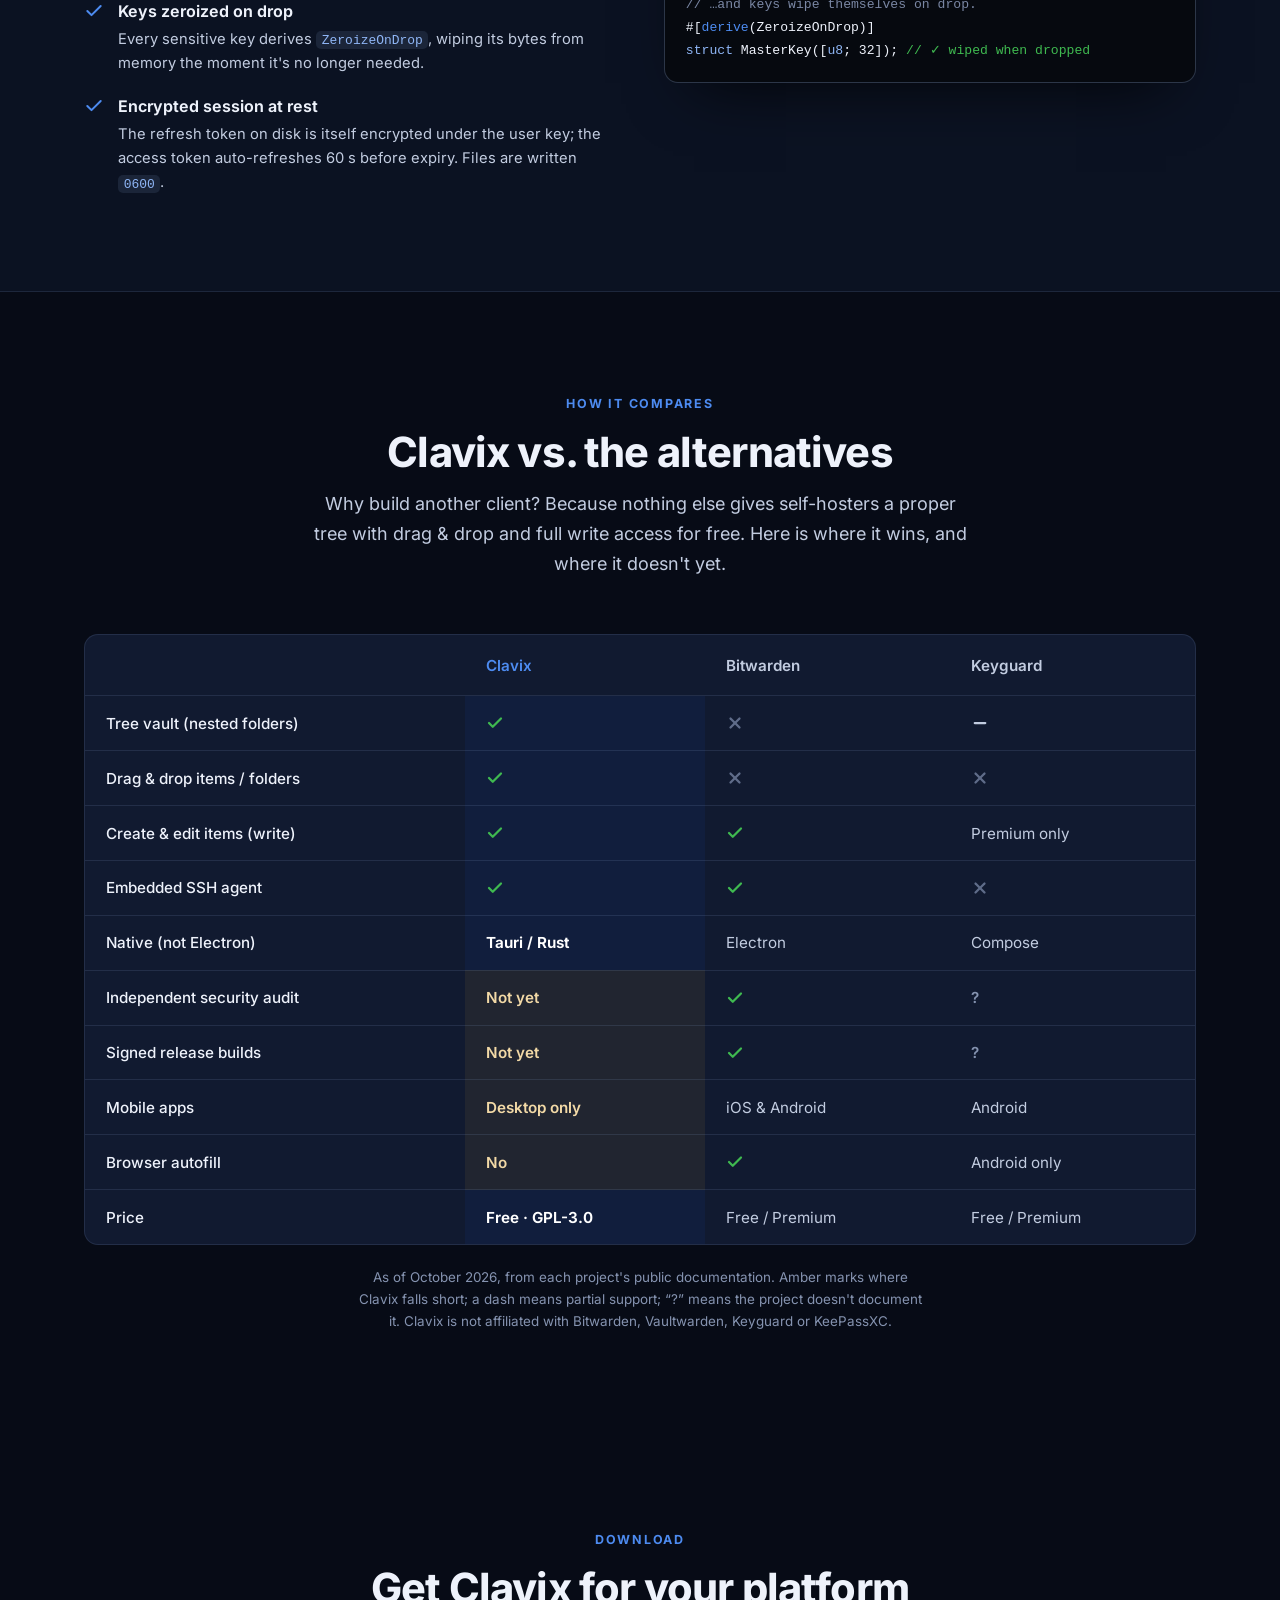
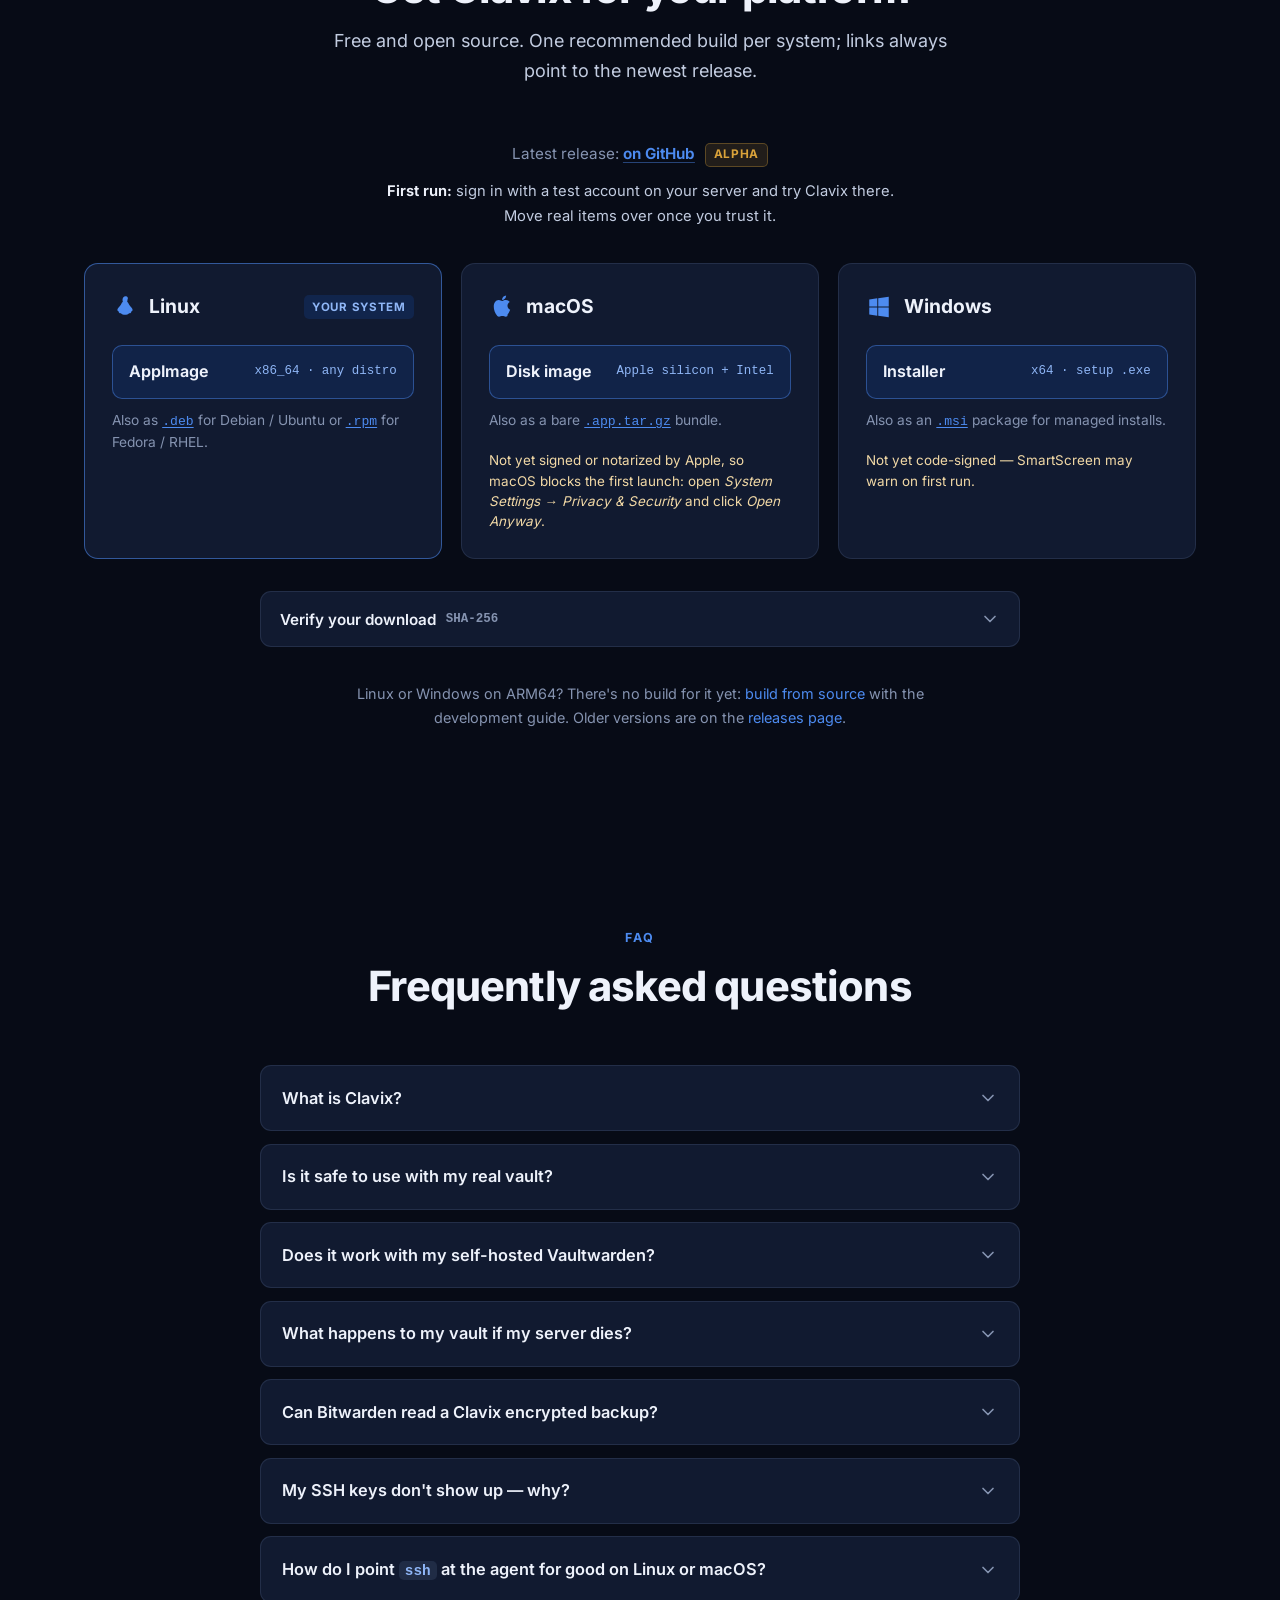
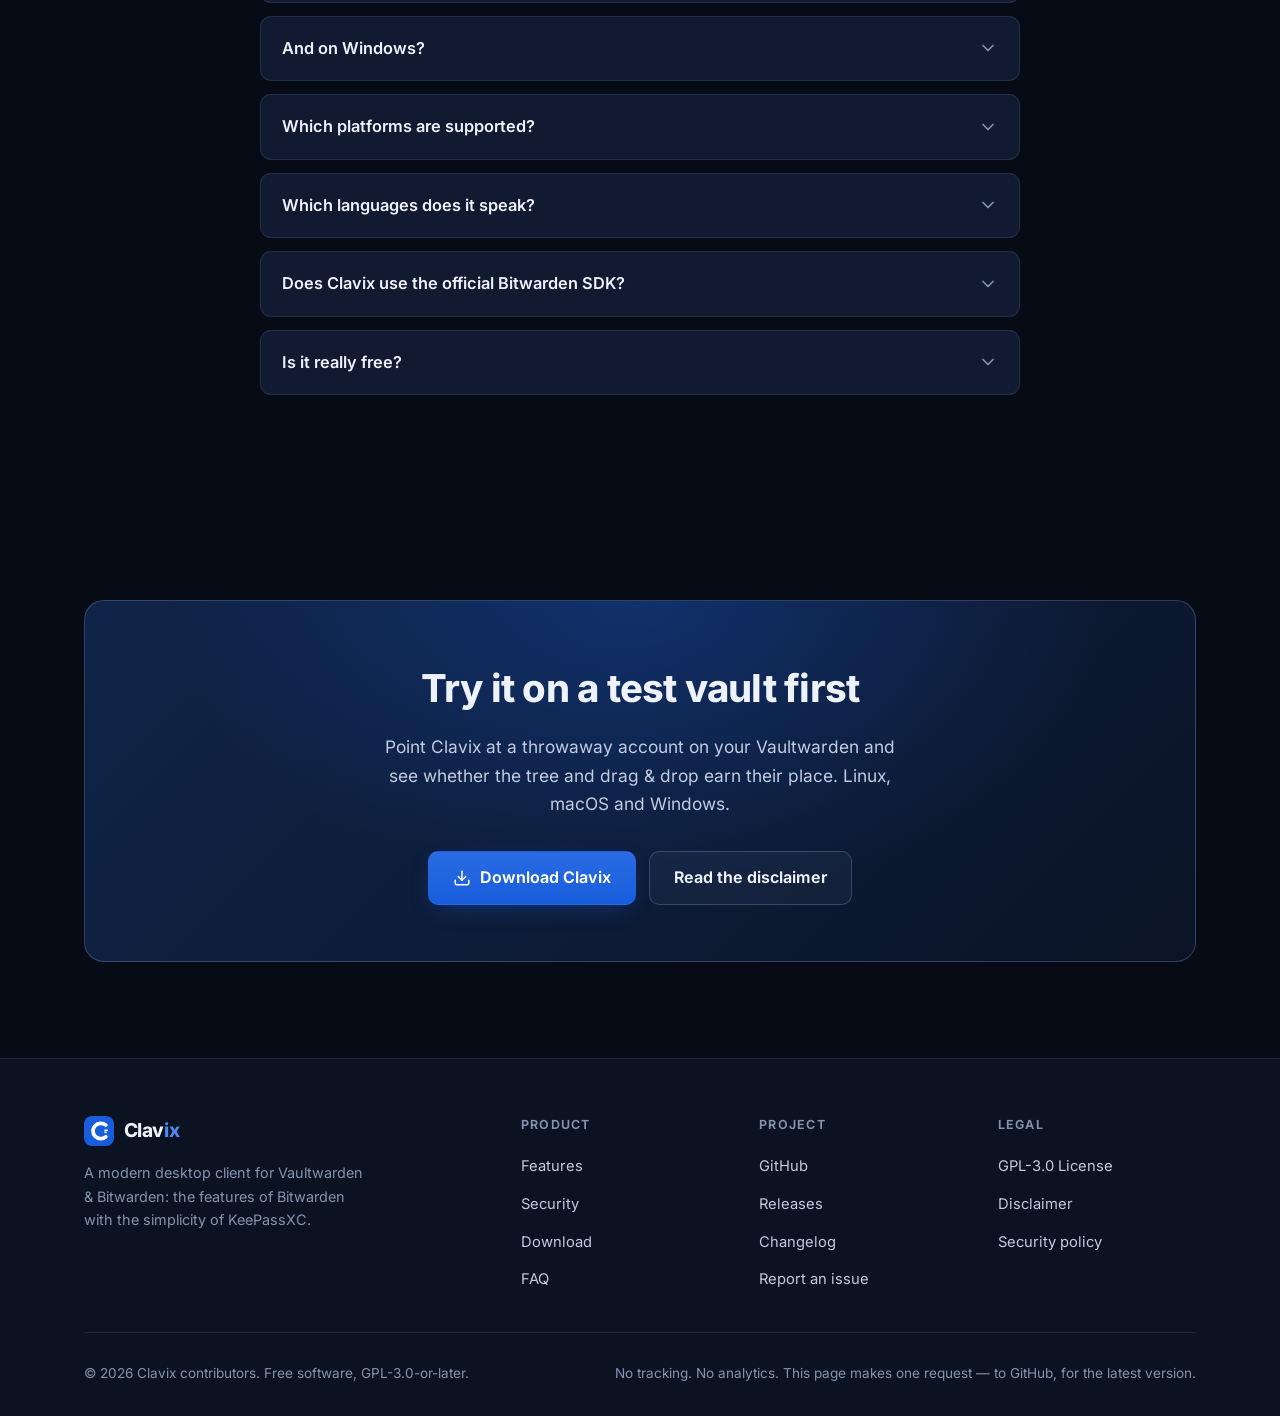
==== commit d753e78d: "Landing page: honest comparison, clearer drag demo, security caveat first - Comparison adds rows whe" ====
--- a/index.html
+++ b/index.html
@@ -145,7 +145,7 @@
       <div class="container trust-row">
         <span><svg width="17" height="17" viewBox="0 0 24 24" fill="none" stroke="currentColor" stroke-width="2" stroke-linecap="round" stroke-linejoin="round" aria-hidden="true"><rect x="3" y="11" width="18" height="11" rx="2"/><path d="M7 11V7a5 5 0 0 1 10 0v4"/></svg> Client-side encryption</span>
         <span><svg width="17" height="17" viewBox="0 0 24 24" fill="none" stroke="currentColor" stroke-width="2" stroke-linecap="round" stroke-linejoin="round" aria-hidden="true"><path d="M18.36 6.64A9 9 0 1 1 5.64 6.64"/><line x1="12" y1="2" x2="12" y2="12"/></svg> No telemetry, ever</span>
-        <span><svg width="17" height="17" viewBox="0 0 24 24" fill="none" stroke="currentColor" stroke-width="2" stroke-linecap="round" stroke-linejoin="round" aria-hidden="true"><path d="M5 12.55a11 11 0 0 1 14.08 0"/><path d="M1.42 9a16 16 0 0 1 21.16 0"/><path d="M8.53 16.11a6 6 0 0 1 6.95 0"/><line x1="12" y1="20" x2="12.01" y2="20"/></svg> Works offline</span>
+        <span><svg width="17" height="17" viewBox="0 0 24 24" fill="none" stroke="currentColor" stroke-width="2" stroke-linecap="round" stroke-linejoin="round" aria-hidden="true"><path d="M5 12.55a11 11 0 0 1 14.08 0"/><path d="M1.42 9a16 16 0 0 1 21.16 0"/><path d="M8.53 16.11a6 6 0 0 1 6.95 0"/><line x1="12" y1="20" x2="12.01" y2="20"/></svg> Opens offline, read-only</span>
         <span><svg width="17" height="17" viewBox="0 0 24 24" fill="none" stroke="currentColor" stroke-width="2" stroke-linecap="round" stroke-linejoin="round" aria-hidden="true"><polyline points="16 18 22 12 16 6"/><polyline points="8 6 2 12 8 18"/></svg> 100% open source</span>
         <span><svg width="17" height="17" viewBox="0 0 24 24" fill="none" stroke="currentColor" stroke-width="2" stroke-linecap="round" stroke-linejoin="round" aria-hidden="true"><rect x="2" y="3" width="20" height="14" rx="2"/><line x1="8" y1="21" x2="16" y2="21"/><line x1="12" y1="17" x2="12" y2="21"/></svg> Native &amp; lightweight</span>
       </div>
@@ -169,7 +169,7 @@
             <div class="fdemo">
               <div class="fdemo-tree">
                 <div class="fdemo-node"><span class="mk-caret">▾</span><svg width="13" height="13" viewBox="0 0 24 24" fill="none" stroke="currentColor" stroke-width="2"><path d="M3 7a2 2 0 0 1 2-2h4l2 2h8a2 2 0 0 1 2 2v8a2 2 0 0 1-2 2H5a2 2 0 0 1-2-2z"/></svg> Personal</div>
-                <div class="fdemo-node child"><svg width="13" height="13" viewBox="0 0 24 24" fill="none" stroke="currentColor" stroke-width="2"><path d="M3 7a2 2 0 0 1 2-2h4l2 2h8a2 2 0 0 1 2 2v8a2 2 0 0 1-2 2H5a2 2 0 0 1-2-2z"/></svg> Inbox</div>
+                <div class="fdemo-node child is-sel"><svg width="13" height="13" viewBox="0 0 24 24" fill="none" stroke="currentColor" stroke-width="2"><path d="M3 7a2 2 0 0 1 2-2h4l2 2h8a2 2 0 0 1 2 2v8a2 2 0 0 1-2 2H5a2 2 0 0 1-2-2z"/></svg> Inbox</div>
                 <div class="fdemo-node child fdemo-target"><svg width="13" height="13" viewBox="0 0 24 24" fill="none" stroke="currentColor" stroke-width="2"><path d="M3 7a2 2 0 0 1 2-2h4l2 2h8a2 2 0 0 1 2 2v8a2 2 0 0 1-2 2H5a2 2 0 0 1-2-2z"/></svg> Work</div>
                 <div class="fdemo-node child"><svg width="13" height="13" viewBox="0 0 24 24" fill="none" stroke="currentColor" stroke-width="2"><path d="M3 7a2 2 0 0 1 2-2h4l2 2h8a2 2 0 0 1 2 2v8a2 2 0 0 1-2 2H5a2 2 0 0 1-2-2z"/></svg> Projects</div>
                 <div class="fdemo-node"><span class="mk-caret">▸</span><svg width="13" height="13" viewBox="0 0 24 24" fill="none" stroke="currentColor" stroke-width="2"><path d="M17 21v-2a4 4 0 0 0-4-4H5a4 4 0 0 0-4 4v2"/><circle cx="9" cy="7" r="4"/></svg> Acme Inc.</div>
@@ -179,7 +179,7 @@
                 <div class="fdemo-row"><span class="mk-fav" style="background:#c94431">M</span> Mailcow admin</div>
                 <div class="fdemo-row"><span class="mk-fav" style="background:#0072b1">N</span> Nextcloud</div>
               </div>
-              <div class="fdemo-chip"><span class="mk-fav" style="background:#2d6cdf">G</span> GitLab — self-hosted</div>
+              <div class="fdemo-chip"><span class="mk-fav" style="background:#2d6cdf">G</span> <span class="fdemo-chip-t">GitLab — self-hosted</span><svg class="fdemo-cursor" width="18" height="18" viewBox="0 0 24 24"><path d="M5 3l14 8-6.5 1.5L9 19z" fill="#eef2fb" stroke="#070b16" stroke-width="1.5" stroke-linejoin="round"/></svg></div>
             </div>
             <div class="fd-head">
               <span class="mk-fav fd-fav">G</span>
@@ -258,6 +258,16 @@
         </div>
         <div class="sec-grid">
           <div class="sec-list">
+            <div class="sec-note reveal">
+              <p><strong>Honest status:</strong> Clavix is alpha. The cryptography has not been independently audited and a significant part of the code was AI-assisted under human review. Don't trust it with irreplaceable secrets yet. Read before you decide:</p>
+              <ul class="sec-docs">
+                <li><a href="https://github.com/Upellift99/clavix/blob/master/DISCLAIMER.md" target="_blank" rel="noopener noreferrer">Disclaimer</a></li>
+                <li><a href="https://github.com/Upellift99/clavix/blob/master/THREAT_MODEL.md" target="_blank" rel="noopener noreferrer">Threat model</a></li>
+                <li><a href="https://github.com/Upellift99/clavix/blob/master/CRYPTO.md" target="_blank" rel="noopener noreferrer">Crypto notes</a></li>
+                <li><a href="https://github.com/Upellift99/clavix/blob/master/AUDIT_SCOPE.md" target="_blank" rel="noopener noreferrer">Audit scope</a></li>
+                <li><a href="https://github.com/Upellift99/clavix/blob/master/SECURITY.md" target="_blank" rel="noopener noreferrer">Report a vulnerability</a></li>
+              </ul>
+            </div>
             <div class="sec-item reveal">
               <span class="ck"><svg width="20" height="20" viewBox="0 0 24 24" fill="none" stroke="currentColor" stroke-width="2.4" stroke-linecap="round" stroke-linejoin="round"><polyline points="20 6 9 17 4 12"/></svg></span>
               <div><h3>Only derived values are sent</h3><p>The server sees the master-password hash for auth and never the password itself; the master key stays on the client for decryption.</p></div>
@@ -274,13 +284,10 @@
               <span class="ck"><svg width="20" height="20" viewBox="0 0 24 24" fill="none" stroke="currentColor" stroke-width="2.4" stroke-linecap="round" stroke-linejoin="round"><polyline points="20 6 9 17 4 12"/></svg></span>
               <div><h3>Encrypted session at rest</h3><p>The refresh token on disk is itself encrypted under the user key; the access token auto-refreshes 60&nbsp;s before expiry. Files are written <code>0600</code>.</p></div>
             </div>
-            <div class="sec-note reveal">
-              <strong>Honest status:</strong> Clavix is alpha. The cryptography has not been independently audited and a significant part of the code was AI-assisted under human review. Don't trust it with irreplaceable secrets yet — see the <a href="https://github.com/Upellift99/clavix/blob/master/DISCLAIMER.md" target="_blank" rel="noopener noreferrer">disclaimer</a>. The <a href="https://github.com/Upellift99/clavix/blob/master/THREAT_MODEL.md" target="_blank" rel="noopener noreferrer">threat model</a>, <a href="https://github.com/Upellift99/clavix/blob/master/CRYPTO.md" target="_blank" rel="noopener noreferrer">crypto notes</a> and <a href="https://github.com/Upellift99/clavix/blob/master/AUDIT_SCOPE.md" target="_blank" rel="noopener noreferrer">audit scope</a> say what is covered; found a problem? Follow the <a href="https://github.com/Upellift99/clavix/blob/master/SECURITY.md" target="_blank" rel="noopener noreferrer">security policy</a> rather than opening a public issue.
-            </div>
           </div>
 
           <div class="code-card reveal" aria-hidden="true">
-            <div class="ch"><div class="tl"><span></span><span></span><span></span></div><span class="fn">crypto.rs</span></div>
+            <div class="ch"><div class="tl"><span></span><span></span><span></span></div><span class="fn">crypto.rs</span><span class="illus">illustrative excerpt</span></div>
 <pre><span class="cm">// Master password is derived locally — the plaintext</span>
 <span class="cm">// never touches the network or the disk.</span>
 <span class="kw">let</span> master_key = <span class="fn2">pbkdf2</span>(&amp;password, &amp;email, iters);
@@ -306,16 +313,16 @@
         <div class="section-head">
           <span class="eyebrow">How it compares</span>
           <h2 class="section-title">Clavix vs. the alternatives</h2>
-          <p class="section-sub">Why build another client? Because nothing else gives self-hosters a proper tree with drag &amp; drop and full write access for free.</p>
+          <p class="section-sub">Why build another client? Because nothing else gives self-hosters a proper tree with drag &amp; drop and full write access for free. Here is where it wins, and where it doesn't yet.</p>
         </div>
         <div class="table-wrap reveal">
           <table>
-            <caption class="visually-hidden">Feature comparison of Clavix, Bitwarden Desktop and Keyguard</caption>
+            <caption class="visually-hidden">Feature comparison of Clavix, Bitwarden and Keyguard, including where Clavix falls short</caption>
             <thead>
               <tr>
                 <td></td>
                 <th scope="col" class="col-clavix">Clavix</th>
-                <th scope="col">Bitwarden Desktop</th>
+                <th scope="col">Bitwarden</th>
                 <th scope="col">Keyguard</th>
               </tr>
             </thead>
@@ -324,14 +331,16 @@
               <tr><th scope="row">Drag &amp; drop items / folders</th><td class="col-clavix-cell"><svg class="ic-yes" width="18" height="18" viewBox="0 0 24 24" fill="none" stroke="currentColor" stroke-width="3" stroke-linecap="round" stroke-linejoin="round" role="img" aria-label="Yes"><polyline points="20 6 9 17 4 12"/></svg></td><td><svg class="ic-no" width="18" height="18" viewBox="0 0 24 24" fill="none" stroke="currentColor" stroke-width="3" stroke-linecap="round" role="img" aria-label="No"><line x1="18" y1="6" x2="6" y2="18"/><line x1="6" y1="6" x2="18" y2="18"/></svg></td><td><svg class="ic-no" width="18" height="18" viewBox="0 0 24 24" fill="none" stroke="currentColor" stroke-width="3" stroke-linecap="round" role="img" aria-label="No"><line x1="18" y1="6" x2="6" y2="18"/><line x1="6" y1="6" x2="18" y2="18"/></svg></td></tr>
               <tr><th scope="row">Create &amp; edit items (write)</th><td class="col-clavix-cell"><svg class="ic-yes" width="18" height="18" viewBox="0 0 24 24" fill="none" stroke="currentColor" stroke-width="3" stroke-linecap="round" stroke-linejoin="round" role="img" aria-label="Yes"><polyline points="20 6 9 17 4 12"/></svg></td><td><svg class="ic-yes" width="18" height="18" viewBox="0 0 24 24" fill="none" stroke="currentColor" stroke-width="3" stroke-linecap="round" stroke-linejoin="round" role="img" aria-label="Yes"><polyline points="20 6 9 17 4 12"/></svg></td><td>Premium only</td></tr>
               <tr><th scope="row">Embedded SSH agent</th><td class="col-clavix-cell"><svg class="ic-yes" width="18" height="18" viewBox="0 0 24 24" fill="none" stroke="currentColor" stroke-width="3" stroke-linecap="round" stroke-linejoin="round" role="img" aria-label="Yes"><polyline points="20 6 9 17 4 12"/></svg></td><td><svg class="ic-yes" width="18" height="18" viewBox="0 0 24 24" fill="none" stroke="currentColor" stroke-width="3" stroke-linecap="round" stroke-linejoin="round" role="img" aria-label="Yes"><polyline points="20 6 9 17 4 12"/></svg></td><td><svg class="ic-no" width="18" height="18" viewBox="0 0 24 24" fill="none" stroke="currentColor" stroke-width="3" stroke-linecap="round" role="img" aria-label="No"><line x1="18" y1="6" x2="6" y2="18"/><line x1="6" y1="6" x2="18" y2="18"/></svg></td></tr>
-              <tr><th scope="row">WebAuthn / FIDO2 login</th><td class="col-clavix-cell"><svg class="ic-yes" width="18" height="18" viewBox="0 0 24 24" fill="none" stroke="currentColor" stroke-width="3" stroke-linecap="round" stroke-linejoin="round" role="img" aria-label="Yes"><polyline points="20 6 9 17 4 12"/></svg></td><td><svg class="ic-yes" width="18" height="18" viewBox="0 0 24 24" fill="none" stroke="currentColor" stroke-width="3" stroke-linecap="round" stroke-linejoin="round" role="img" aria-label="Yes"><polyline points="20 6 9 17 4 12"/></svg></td><td><svg class="ic-yes" width="18" height="18" viewBox="0 0 24 24" fill="none" stroke="currentColor" stroke-width="3" stroke-linecap="round" stroke-linejoin="round" role="img" aria-label="Yes"><polyline points="20 6 9 17 4 12"/></svg></td></tr>
               <tr><th scope="row">Native (not Electron)</th><td class="col-clavix-cell"><strong>Tauri / Rust</strong></td><td>Electron</td><td>Compose</td></tr>
-              <tr><th scope="row">Self-hosted friendly</th><td class="col-clavix-cell"><svg class="ic-yes" width="18" height="18" viewBox="0 0 24 24" fill="none" stroke="currentColor" stroke-width="3" stroke-linecap="round" stroke-linejoin="round" role="img" aria-label="Yes"><polyline points="20 6 9 17 4 12"/></svg></td><td><svg class="ic-yes" width="18" height="18" viewBox="0 0 24 24" fill="none" stroke="currentColor" stroke-width="3" stroke-linecap="round" stroke-linejoin="round" role="img" aria-label="Yes"><polyline points="20 6 9 17 4 12"/></svg></td><td><svg class="ic-yes" width="18" height="18" viewBox="0 0 24 24" fill="none" stroke="currentColor" stroke-width="3" stroke-linecap="round" stroke-linejoin="round" role="img" aria-label="Yes"><polyline points="20 6 9 17 4 12"/></svg></td></tr>
+              <tr><th scope="row">Independent security audit</th><td class="col-clavix-cell is-lose">Not yet</td><td><svg class="ic-yes" width="18" height="18" viewBox="0 0 24 24" fill="none" stroke="currentColor" stroke-width="3" stroke-linecap="round" stroke-linejoin="round" role="img" aria-label="Yes"><polyline points="20 6 9 17 4 12"/></svg></td><td><span class="ic-unk" title="Not documented">?<span class="visually-hidden"> (not documented)</span></span></td></tr>
+              <tr><th scope="row">Signed release builds</th><td class="col-clavix-cell is-lose">Not yet</td><td><svg class="ic-yes" width="18" height="18" viewBox="0 0 24 24" fill="none" stroke="currentColor" stroke-width="3" stroke-linecap="round" stroke-linejoin="round" role="img" aria-label="Yes"><polyline points="20 6 9 17 4 12"/></svg></td><td><span class="ic-unk" title="Not documented">?<span class="visually-hidden"> (not documented)</span></span></td></tr>
+              <tr><th scope="row">Mobile apps</th><td class="col-clavix-cell is-lose">Desktop only</td><td>iOS &amp; Android</td><td>Android</td></tr>
+              <tr><th scope="row">Browser autofill</th><td class="col-clavix-cell is-lose">No</td><td><svg class="ic-yes" width="18" height="18" viewBox="0 0 24 24" fill="none" stroke="currentColor" stroke-width="3" stroke-linecap="round" stroke-linejoin="round" role="img" aria-label="Yes"><polyline points="20 6 9 17 4 12"/></svg></td><td>Android only</td></tr>
               <tr><th scope="row">Price</th><td class="col-clavix-cell"><strong>Free · GPL-3.0</strong></td><td>Free / Premium</td><td>Free / Premium</td></tr>
             </tbody>
           </table>
         </div>
-        <p class="comp-note">Comparison reflects publicly documented features at the time of writing. Clavix is not affiliated with Bitwarden, Vaultwarden, Keyguard or KeePassXC.</p>
+        <p class="comp-note">As of October 2026, from each project's public documentation. Amber marks where Clavix falls short; a dash means partial support; “?” means the project doesn't document it. Clavix is not affiliated with Bitwarden, Vaultwarden, Keyguard or KeePassXC.</p>
       </div>
     </section>
 
@@ -354,7 +363,7 @@
               <span class="dl-yours" hidden>Your system</span>
             </div>
             <div class="dl-links" data-os="linux">
-              <a class="dl-main" data-ext=".AppImage" href="https://github.com/Upellift99/clavix/releases/latest">AppImage <span class="fmt">any distro</span></a>
+              <a class="dl-main" data-ext=".AppImage" href="https://github.com/Upellift99/clavix/releases/latest">AppImage <span class="fmt">x86_64 · any distro</span></a>
               <p class="dl-alt">Also as <a data-ext=".deb" href="https://github.com/Upellift99/clavix/releases/latest" title="Debian / Ubuntu">.deb</a> for Debian / Ubuntu or <a data-ext=".rpm" href="https://github.com/Upellift99/clavix/releases/latest" title="Fedora / RHEL">.rpm</a> for Fedora / RHEL.</p>
             </div>
           </article>
@@ -366,7 +375,7 @@
               <span class="dl-yours" hidden>Your system</span>
             </div>
             <div class="dl-links" data-os="macos">
-              <a class="dl-main" data-ext=".dmg" href="https://github.com/Upellift99/clavix/releases/latest">Disk image <span class="fmt">universal .dmg</span></a>
+              <a class="dl-main" data-ext=".dmg" href="https://github.com/Upellift99/clavix/releases/latest">Disk image <span class="fmt">Apple silicon + Intel</span></a>
               <p class="dl-alt">Also as a bare <a data-ext=".app.tar.gz" href="https://github.com/Upellift99/clavix/releases/latest" title="App bundle">.app.tar.gz</a> bundle.</p>
             </div>
             <p class="dl-note">Not yet signed or notarized by Apple, so macOS blocks the first launch: open <em>System Settings → Privacy &amp; Security</em> and click <em>Open Anyway</em>.</p>
@@ -379,7 +388,7 @@
               <span class="dl-yours" hidden>Your system</span>
             </div>
             <div class="dl-links" data-os="windows">
-              <a class="dl-main" data-ext="-setup.exe" href="https://github.com/Upellift99/clavix/releases/latest">Installer <span class="fmt">setup .exe</span></a>
+              <a class="dl-main" data-ext="-setup.exe" href="https://github.com/Upellift99/clavix/releases/latest">Installer <span class="fmt">x64 · setup .exe</span></a>
               <p class="dl-alt">Also as an <a data-ext=".msi" href="https://github.com/Upellift99/clavix/releases/latest" title="MSI package">.msi</a> package for managed installs.</p>
             </div>
             <p class="dl-note">Not yet code-signed — SmartScreen may warn on first run.</p>
@@ -394,10 +403,7 @@
             <ul class="dl-sums" id="dl-sums" hidden></ul>
           </div>
         </details>
-        <p class="dl-foot">
-          <span class="dl-build"><svg width="14" height="14" viewBox="0 0 24 24" fill="none" stroke="currentColor" stroke-width="2" stroke-linecap="round" stroke-linejoin="round"><path d="M16 18l6-6-6-6"/><path d="M8 6l-6 6 6 6"/></svg> Or build from source</span>
-          — see the <a href="https://github.com/Upellift99/clavix#development-requirements" target="_blank" rel="noopener noreferrer">development guide</a>, or browse <a href="https://github.com/Upellift99/clavix/releases" target="_blank" rel="noopener noreferrer">all releases</a>.
-        </p>
+        <p class="dl-foot">Linux or Windows on ARM64? There's no build for it yet: <a href="https://github.com/Upellift99/clavix#development-requirements" target="_blank" rel="noopener noreferrer">build from source</a> with the development guide. Older versions are on the <a href="https://github.com/Upellift99/clavix/releases" target="_blank" rel="noopener noreferrer">releases page</a>.</p>
       </div>
     </section>
 
--- a/css/style.css
+++ b/css/style.css
@@ -317,44 +317,51 @@
 .fdemo-list { display: flex; flex-direction: column; gap: 6px; }
 .fdemo-slot, .fdemo-row, .fdemo-chip { height: 40px; border-radius: 9px; }
 .fdemo-slot { border: 1px dashed transparent; animation: fd-slot 7s var(--ease) infinite; }
-.fdemo-row, .fdemo-chip { display: flex; align-items: center; gap: 0.55rem; padding: 0 0.6rem; white-space: nowrap; overflow: hidden; }
-.fdemo-row { background: var(--surface); }
-.fdemo-row .mk-fav, .fdemo-chip .mk-fav { width: 22px; height: 22px; font-size: 0.72rem; border-radius: 6px; }
+.fdemo-row, .fdemo-chip { display: flex; align-items: center; gap: 0.55rem; padding: 0 0.6rem; white-space: nowrap; }
+.fdemo-row { background: var(--surface); overflow: hidden; }
+.fdemo-node.is-sel { background: var(--surface-3); color: #fff; }
+.fdemo-row .mk-fav, .fdemo-chip .mk-fav { width: 22px; height: 22px; font-size: 0.72rem; border-radius: 6px; flex-shrink: 0; }
 .fdemo-chip {
   position: absolute; top: 12px; left: calc(var(--tree) + 24px); width: calc(100% - var(--tree) - 36px);
   background: var(--surface-3); border: 1px solid var(--brand-light); color: var(--text); font-weight: 550;
   transform-origin: left center; animation: fd-chip 7s var(--ease) infinite;
 }
+.fdemo-chip-t { min-width: 0; overflow: hidden; text-overflow: ellipsis; }
+.fdemo-cursor { position: absolute; right: 26%; bottom: -12px; width: 22px; height: 22px; filter: drop-shadow(0 2px 3px rgba(0,0,0,0.5)); animation: fd-cursor 7s var(--ease) infinite; }
+.fdemo, .flead-demo .fd-head { animation: fd-reset 7s ease-in-out infinite; }
 .fd-swap { display: inline-grid; }
 .fd-swap > span { grid-area: 1 / 1; }
 .fd-from { animation: fd-from 7s var(--ease) infinite; }
 .fd-to { opacity: 0; color: #fff; animation: fd-to 7s var(--ease) infinite; }
 
+/* 0-0.8 s rest · 0.8-3.1 s lift and carry · 3.1-3.8 s drop · 3.8-6.3 s hold the result · 6.3-7 s fade back to the start */
 @keyframes fd-chip {
   0%, 12% { transform: none; box-shadow: none; opacity: 1; }
   22% { transform: translateY(-3px) scale(1.03); box-shadow: 0 14px 28px -12px var(--brand-glow); }
-  44% { transform: translate(calc(40px - var(--tree) - 24px), 58px) scale(0.62); box-shadow: 0 10px 22px -10px var(--brand-glow); opacity: 1; }
-  54% { transform: translate(calc(40px - var(--tree) - 24px), 60px) scale(0.5); opacity: 0; }
-  55%, 88% { transform: none; opacity: 0; box-shadow: none; }
-  96%, 100% { transform: none; opacity: 1; }
-}
+  44% { transform: translate(calc(112px - var(--tree) - 24px), 58px) scale(0.62); box-shadow: 0 10px 22px -10px var(--brand-glow); opacity: 1; }
+  54% { transform: translate(calc(112px - var(--tree) - 24px), 60px) scale(0.5); opacity: 0; }
+  55%, 93% { transform: none; opacity: 0; box-shadow: none; }
+  94%, 100% { transform: none; opacity: 1; }
+}
+@keyframes fd-cursor { 0%, 6% { opacity: 0; } 12%, 46% { opacity: 1; } 52%, 100% { opacity: 0; } }
 @keyframes fd-slot {
   0%, 18% { border-color: transparent; }
-  26%, 84% { border-color: var(--border-strong); }
+  26%, 93% { border-color: var(--border-strong); }
   94%, 100% { border-color: transparent; }
 }
 @keyframes fd-target {
   0%, 34% { background: transparent; outline-color: transparent; color: inherit; }
-  42%, 52% { background: rgba(23,93,220,0.2); outline-color: var(--brand-light); color: #fff; }
-  64%, 100% { background: transparent; outline-color: transparent; color: inherit; }
-}
-@keyframes fd-from { 0%, 54% { opacity: 1; } 58%, 90% { opacity: 0; } 96%, 100% { opacity: 1; } }
-@keyframes fd-to { 0%, 54% { opacity: 0; } 58%, 90% { opacity: 1; } 96%, 100% { opacity: 0; } }
+  42%, 56% { background: rgba(23,93,220,0.2); outline-color: var(--brand-light); color: #fff; }
+  70%, 100% { background: transparent; outline-color: transparent; color: inherit; }
+}
+@keyframes fd-from { 0%, 54% { opacity: 1; } 58%, 93% { opacity: 0; } 94%, 100% { opacity: 1; } }
+@keyframes fd-to { 0%, 54% { opacity: 0; } 58%, 93% { opacity: 1; } 94%, 100% { opacity: 0; } }
+@keyframes fd-reset { 0%, 88% { opacity: 1; } 92%, 95% { opacity: 0.3; } 100% { opacity: 1; } }
 
 .js .flead-demo:not(.is-playing) * { animation-play-state: paused; }
 @media (prefers-reduced-motion: reduce) {
   /* No travel: show the finished move instead. */
-  .fdemo *, .fd-swap * { animation: none !important; }
+  .fdemo, .fdemo *, .flead-demo .fd-head, .fd-swap * { animation: none !important; }
   .fdemo-chip { display: none; }
   .fdemo-target { background: rgba(23,93,220,0.2); outline-color: var(--brand-light); color: #fff; }
   .fd-from { opacity: 0; }
@@ -382,11 +389,15 @@
 .sec-item h3 { font-size: 1rem; font-weight: 650; margin-bottom: 0.15rem; }
 .sec-item p { font-size: 0.92rem; color: var(--text-soft); }
 .sec-note {
-  margin-top: 1.6rem; padding: 1rem 1.15rem; border-radius: 11px;
+  margin-bottom: 0.6rem; padding: 1rem 1.15rem; border-radius: 11px;
   background: rgba(217,162,58,.08); border: 1px solid rgba(217,162,58,.26);
   color: #e7d3a8; font-size: 0.88rem;
 }
 .sec-note strong { color: var(--amber); }
+.sec-docs { display: flex; flex-wrap: wrap; gap: 0.35rem 1.1rem; margin-top: 0.7rem; }
+.sec-docs a { color: #f2d9a6; text-decoration: underline; text-underline-offset: 2px; text-decoration-color: rgba(242,217,166,0.45); }
+.sec-docs a:hover { color: #fff; }
+.code-card .ch .illus { margin-left: auto; font-size: 0.72rem; color: var(--muted); font-style: italic; }
 .code-card {
   background: #06090f; border: 1px solid var(--border-strong); border-radius: var(--radius);
   overflow: hidden; box-shadow: 0 30px 60px -30px rgba(0,0,0,0.8);
@@ -417,7 +428,9 @@
 tbody td strong { color: #fff; }
 .ic-yes { color: var(--green); }
 .ic-no { color: var(--muted-dim); }
-.ic-part { color: var(--amber); }
+.ic-part { color: var(--text-soft); }
+.ic-unk { color: var(--muted); font-weight: 600; }
+.col-clavix-cell.is-lose { color: #f2d9a6; font-weight: 600; background: rgba(217,162,58,0.08); }
 .comp-note { text-align: center; max-width: 72ch; margin: 1.3rem auto 0; font-size: 0.84rem; color: var(--muted); }
 
 /* --- Download --- */
@@ -478,7 +491,6 @@
 }
 .dl-card.is-yours { border-color: rgba(77,139,240,0.55); order: -1; }
 .dl-foot { text-align: center; max-width: 72ch; margin: 2.2rem auto 0; color: var(--muted); font-size: 0.9rem; }
-.dl-build { display: inline-flex; align-items: center; gap: 0.4rem; padding: 0.2rem 0.6rem; border-radius: 6px; background: rgba(143,170,220,0.08); font-size: 0.78rem; }
 
 /* --- FAQ --- */
 .faq-list { max-width: 760px; margin: 0 auto; }
@@ -543,6 +555,10 @@
 }
 @media (max-width: 720px) {
   section { padding: 4rem 0; }
+  /* Comparison: keep the feature names pinned while the columns scroll, and hint at the overflow. */
+  tbody th, thead td { position: sticky; left: 0; z-index: 1; background: var(--surface); min-width: 9.5rem; }
+  tr > :last-child { padding-right: 2.75rem; }
+  .table-wrap { -webkit-mask-image: linear-gradient(to right, #000 calc(100% - 2rem), transparent); mask-image: linear-gradient(to right, #000 calc(100% - 2rem), transparent); }
   .js .nav-toggle { display: inline-flex; }
   .js .nav-links {
     position: absolute; top: var(--header-h); left: 0; right: 0;
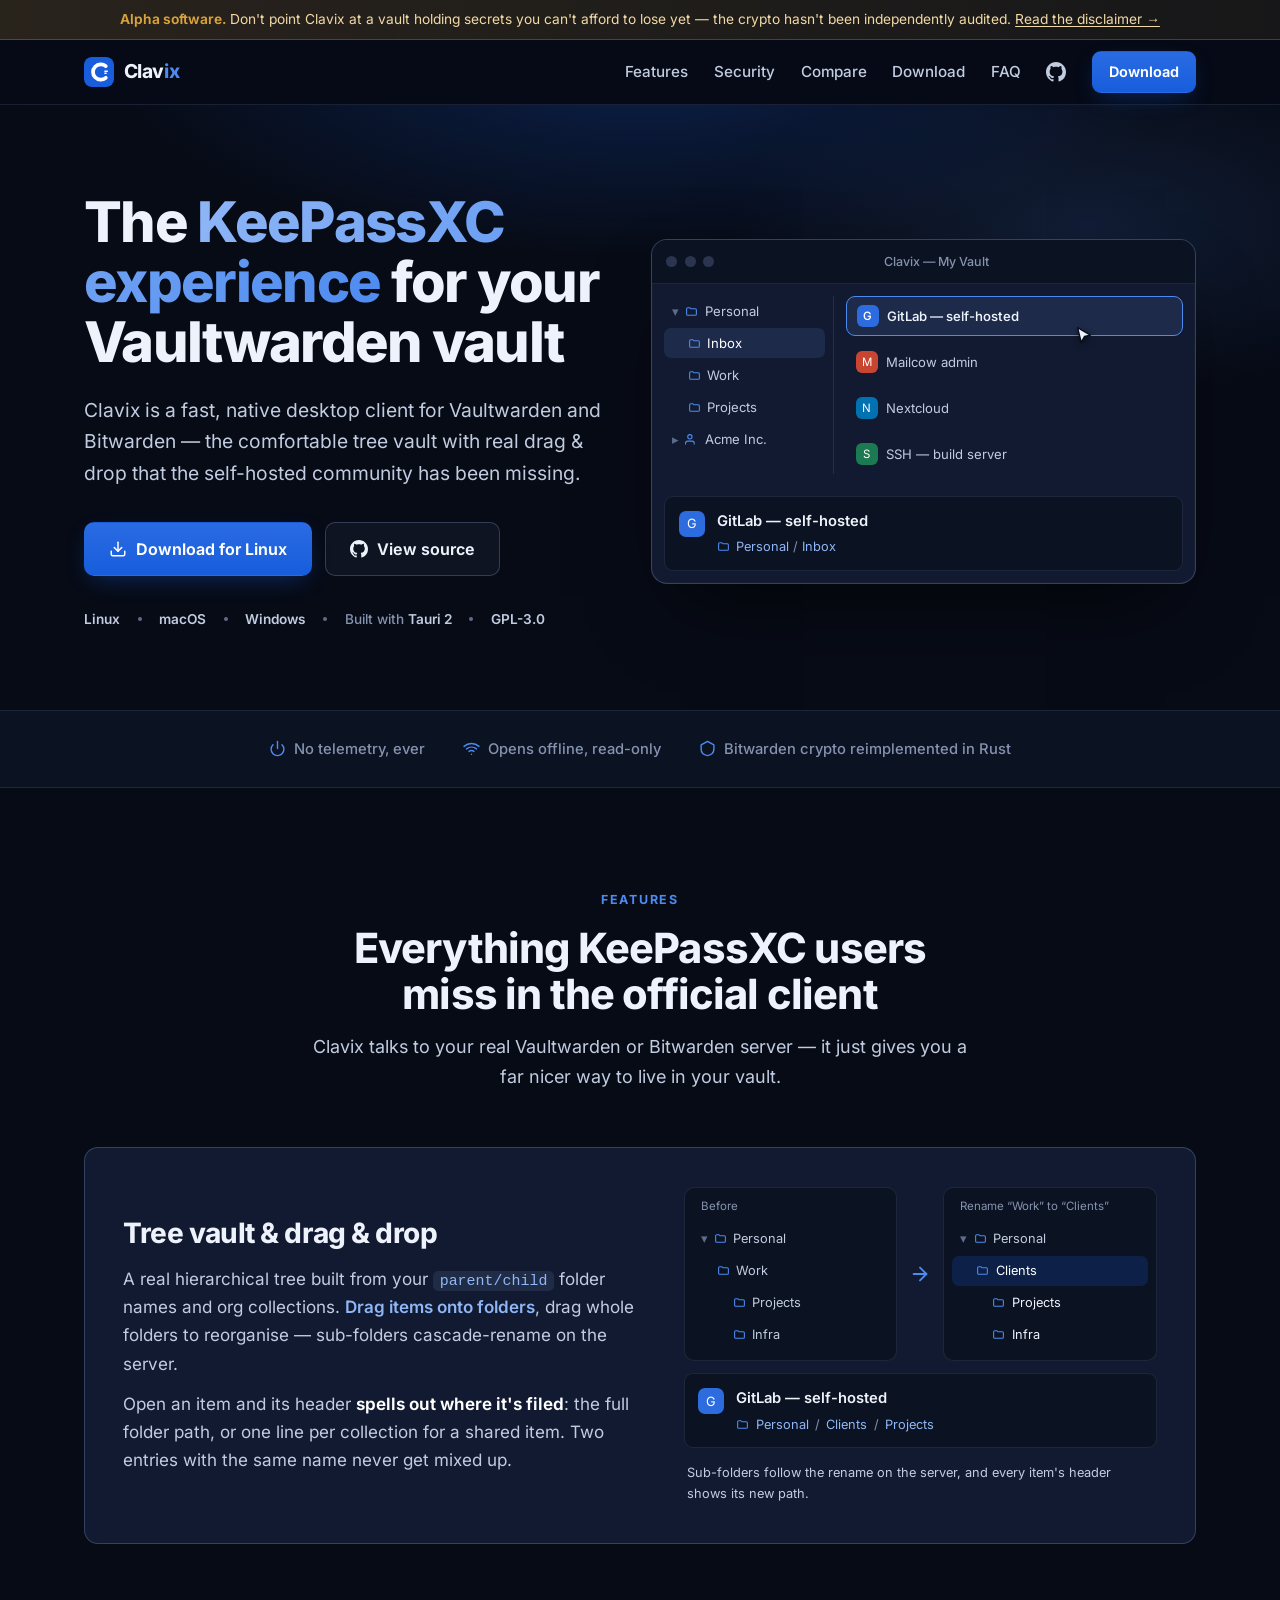
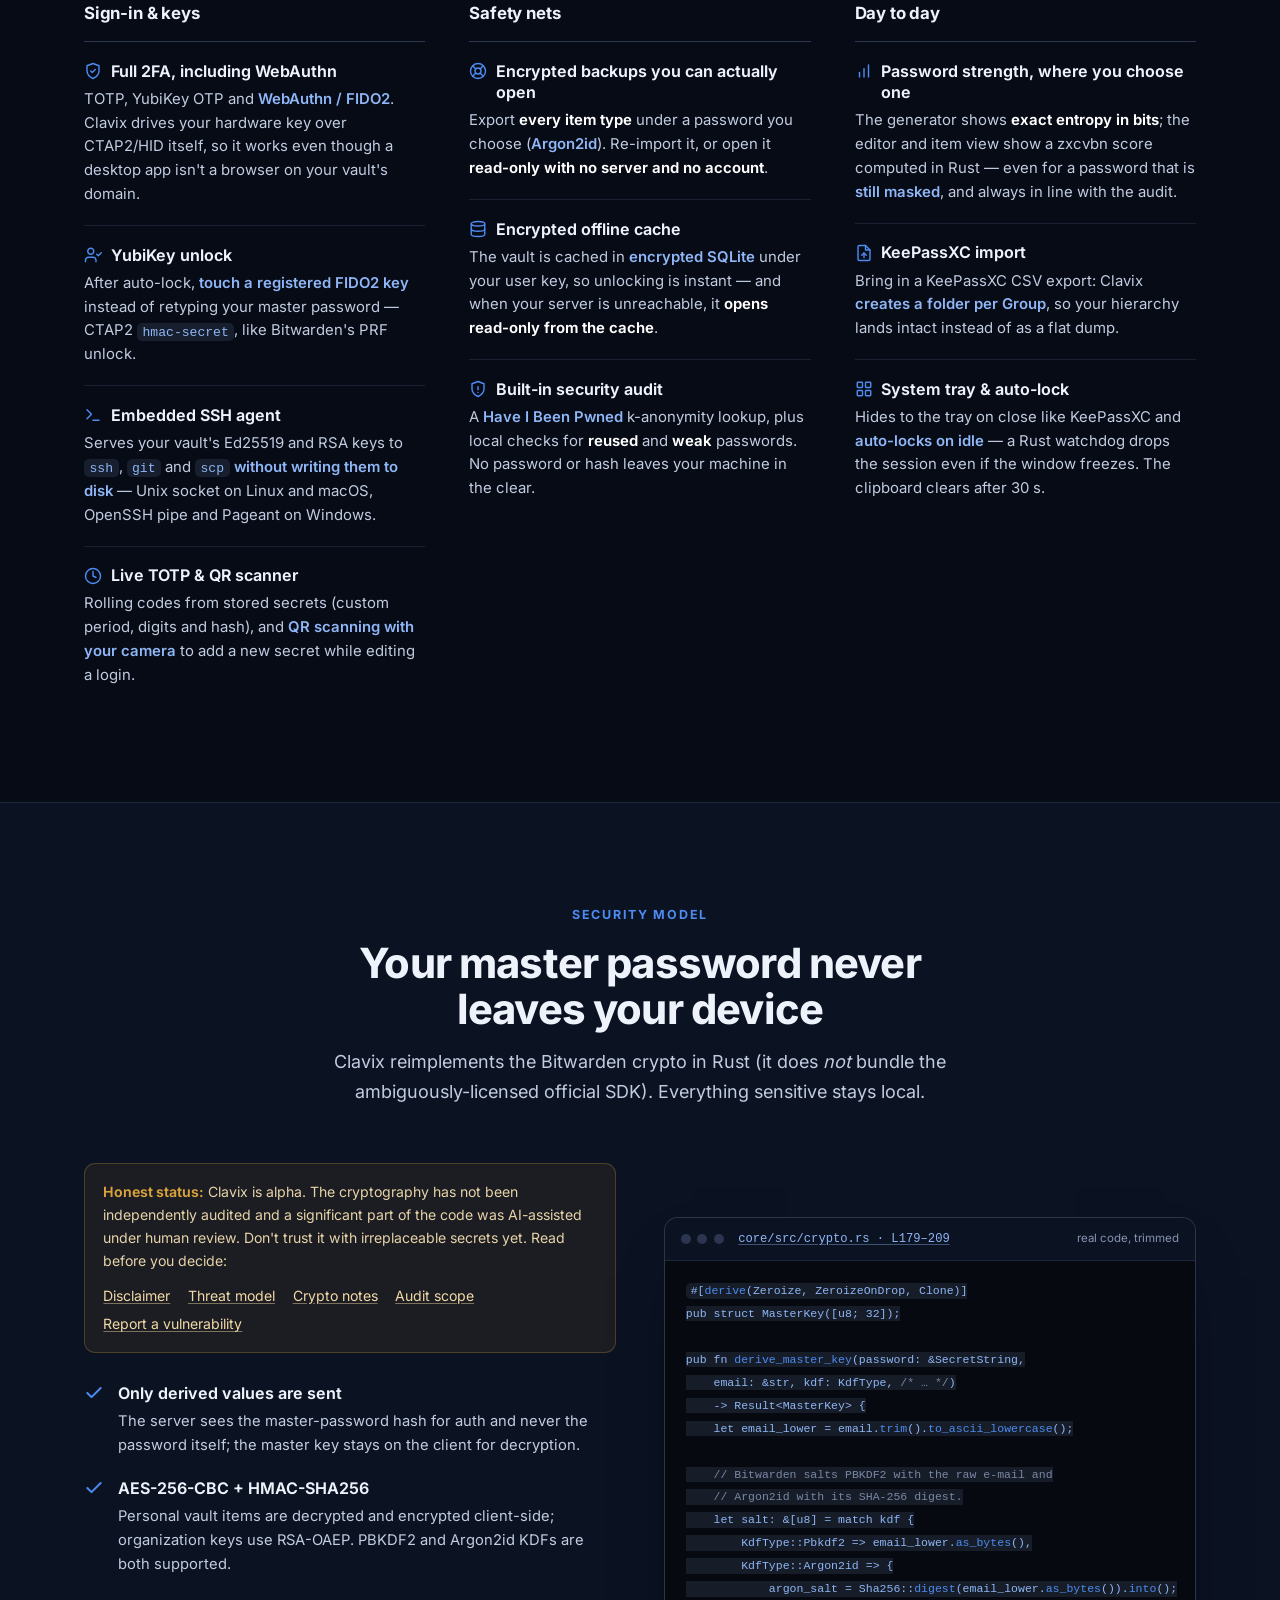
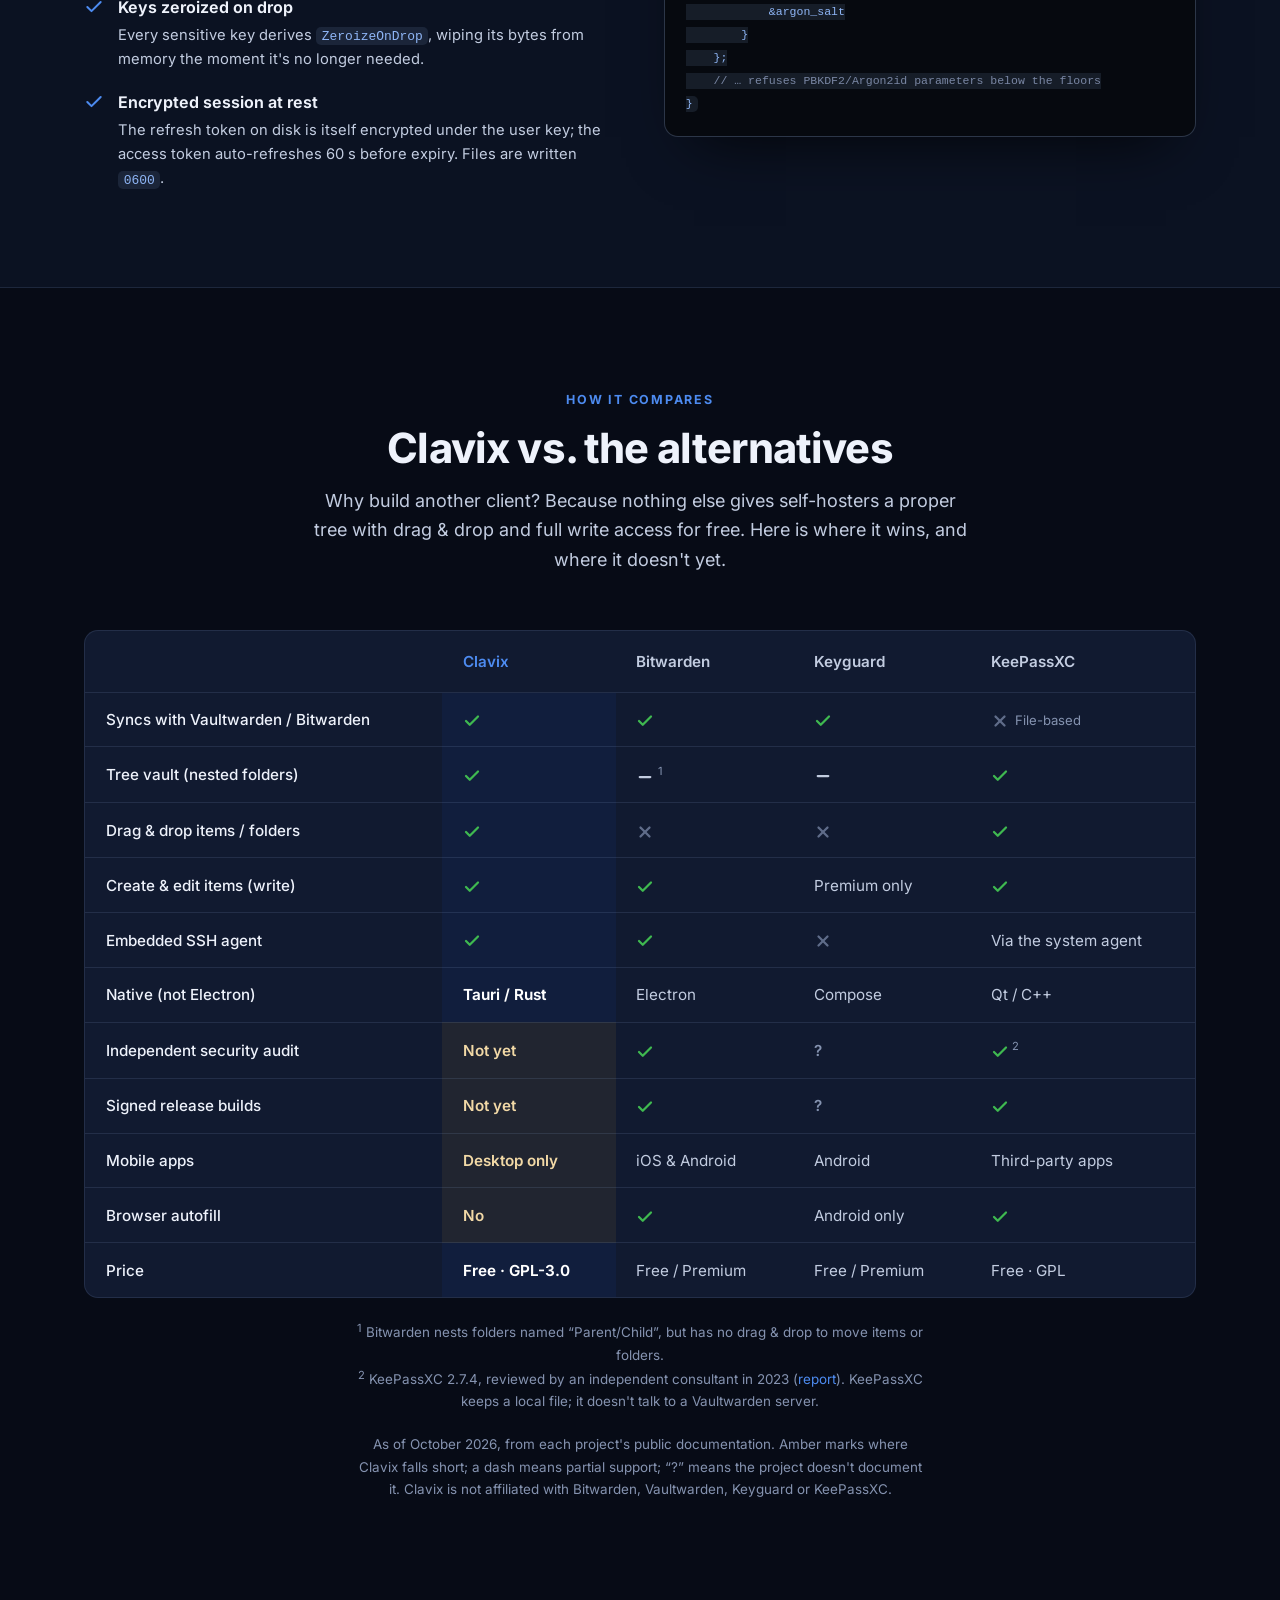
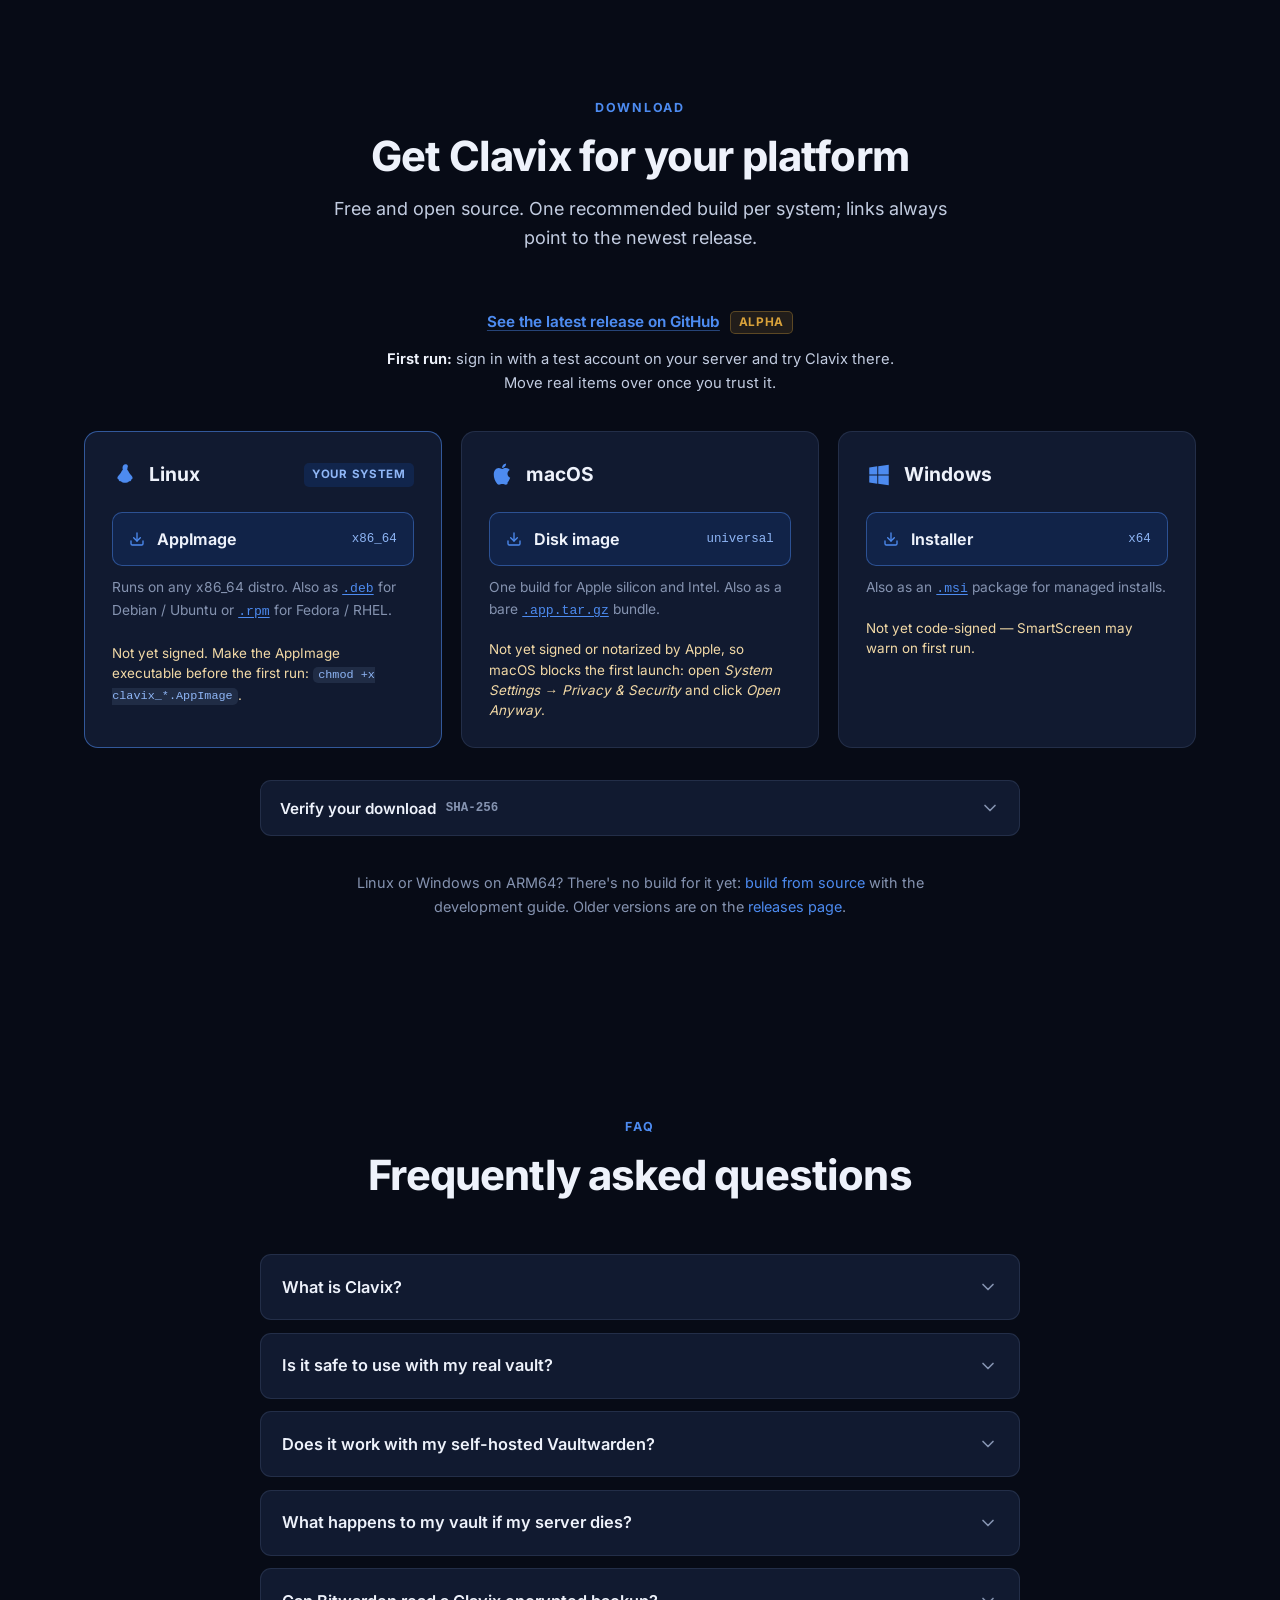
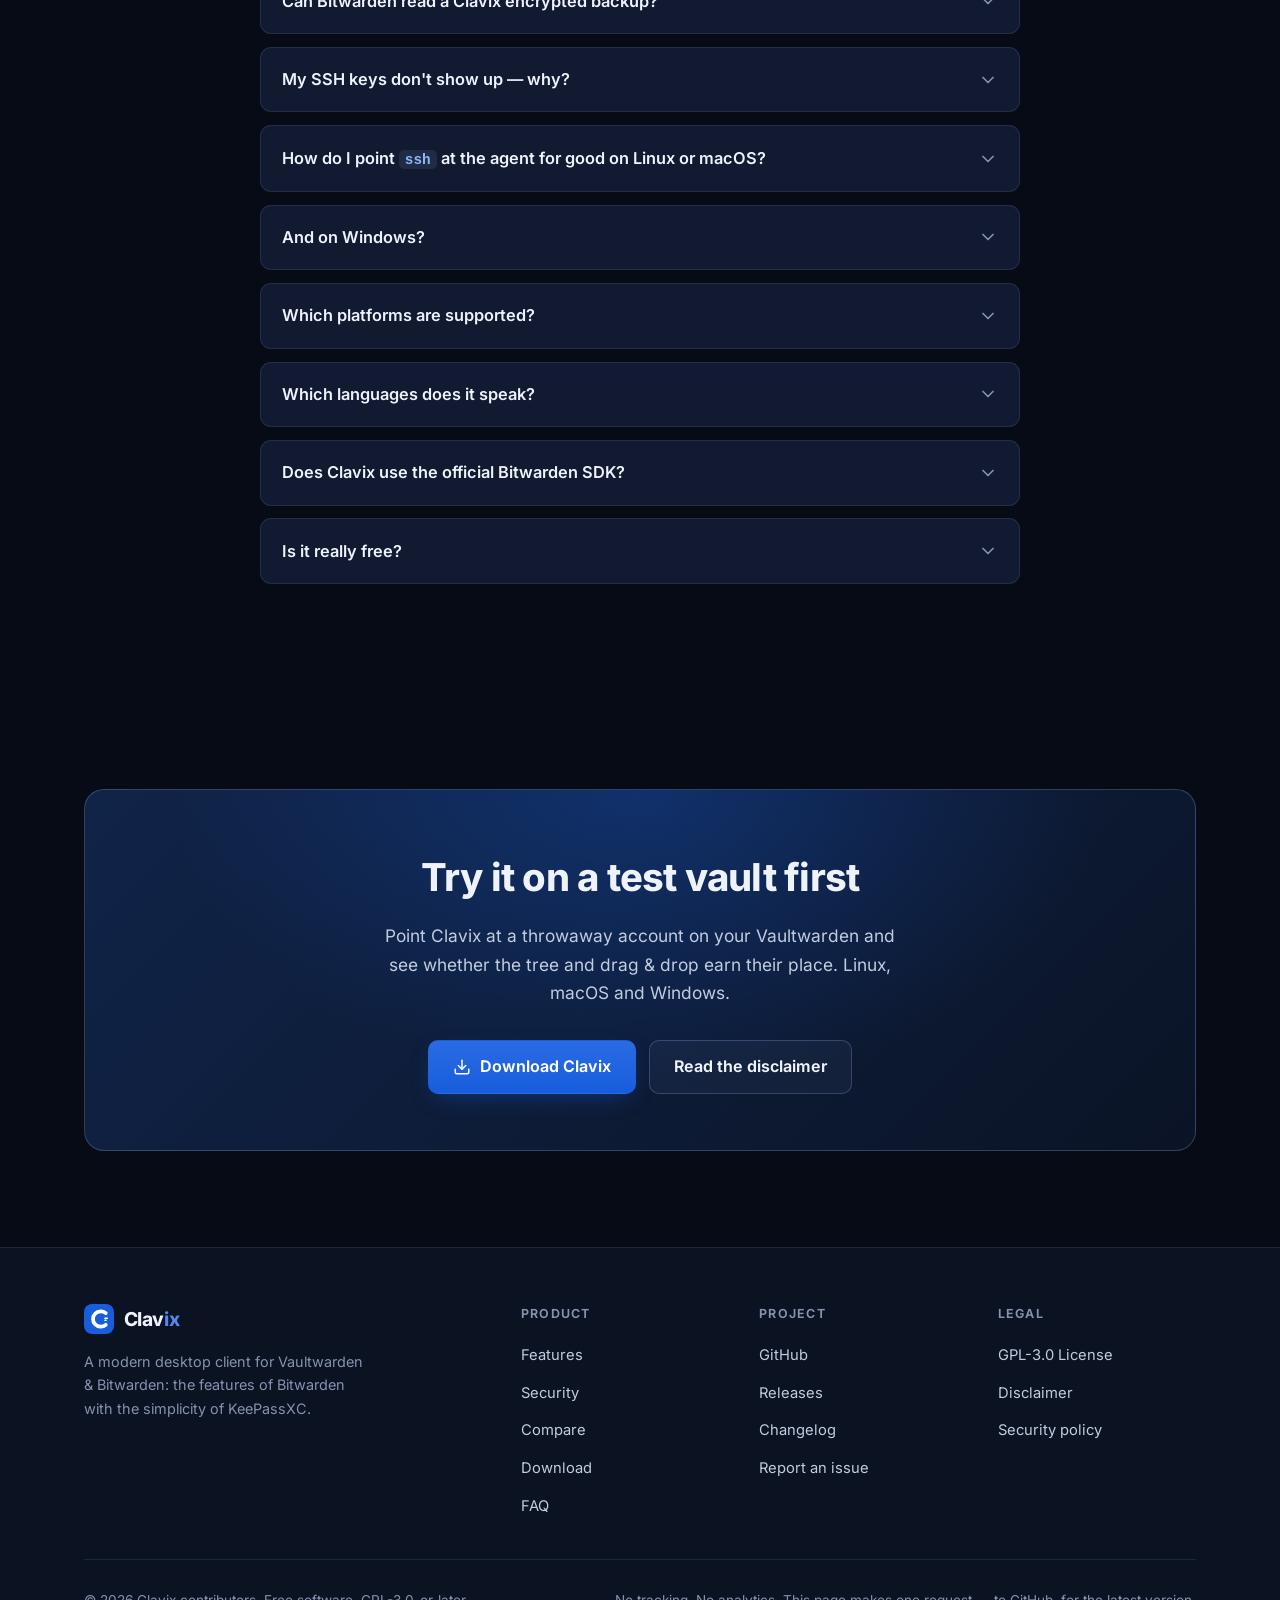
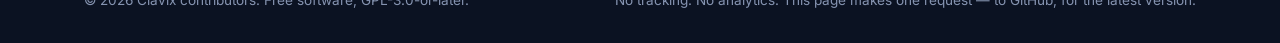
==== commit 773985b2: "Landing page: drag demo in the hero, KeePassXC in the comparison, real crypto code - Hero window now" ====
--- a/index.html
+++ b/index.html
@@ -93,49 +93,37 @@
         </div>
 
         <!-- App mockup: tree vault + drag & drop (Clavix's killer feature) -->
-        <figure class="mockup" aria-label="Clavix showing a tree vault with an item being dragged onto a folder">
+        <figure class="mockup" aria-label="Clavix: an item is dragged from Inbox onto the Work folder, and its header path changes to Personal / Work">
           <div class="mockup-bar">
             <div class="tl"><span></span><span></span><span></span></div>
             <div class="mockup-title">Clavix — My Vault</div>
           </div>
-          <div class="mockup-body">
-            <aside class="mk-tree" aria-hidden="true">
-              <div class="mk-search">
-                <svg width="13" height="13" viewBox="0 0 24 24" fill="none" stroke="currentColor" stroke-width="2.4" stroke-linecap="round"><circle cx="11" cy="11" r="7"/><line x1="21" y1="21" x2="16.5" y2="16.5"/></svg>
-                Search vault…
-              </div>
-              <div class="mk-node"><span class="mk-caret">▾</span><span class="ic"><svg width="14" height="14" viewBox="0 0 24 24" fill="none" stroke="currentColor" stroke-width="2"><path d="M3 7a2 2 0 0 1 2-2h4l2 2h8a2 2 0 0 1 2 2v8a2 2 0 0 1-2 2H5a2 2 0 0 1-2-2z"/></svg></span> Personal</div>
-              <div class="mk-node child"><span class="ic"><svg width="14" height="14" viewBox="0 0 24 24" fill="none" stroke="currentColor" stroke-width="2"><path d="M3 7a2 2 0 0 1 2-2h4l2 2h8a2 2 0 0 1 2 2v8a2 2 0 0 1-2 2H5a2 2 0 0 1-2-2z"/></svg></span> Banking</div>
-              <div class="mk-node child drop"><span class="ic"><svg width="14" height="14" viewBox="0 0 24 24" fill="none" stroke="currentColor" stroke-width="2"><path d="M3 7a2 2 0 0 1 2-2h4l2 2h8a2 2 0 0 1 2 2v8a2 2 0 0 1-2 2H5a2 2 0 0 1-2-2z"/></svg></span> Work</div>
-              <div class="mk-node child2"><span class="ic"><svg width="14" height="14" viewBox="0 0 24 24" fill="none" stroke="currentColor" stroke-width="2"><path d="M3 7a2 2 0 0 1 2-2h4l2 2h8a2 2 0 0 1 2 2v8a2 2 0 0 1-2 2H5a2 2 0 0 1-2-2z"/></svg></span> Projects</div>
-              <div class="mk-node"><span class="mk-caret">▸</span><span class="ic"><svg width="14" height="14" viewBox="0 0 24 24" fill="none" stroke="currentColor" stroke-width="2"><path d="M17 21v-2a4 4 0 0 0-4-4H5a4 4 0 0 0-4 4v2"/><circle cx="9" cy="7" r="4"/><path d="M23 21v-2a4 4 0 0 0-3-3.87"/></svg></span> Acme Inc.</div>
-              <div class="mk-node child"><span class="ic"><svg width="14" height="14" viewBox="0 0 24 24" fill="none" stroke="currentColor" stroke-width="2"><path d="M3 7a2 2 0 0 1 2-2h4l2 2h8a2 2 0 0 1 2 2v8a2 2 0 0 1-2 2H5a2 2 0 0 1-2-2z"/></svg></span> Shared</div>
-            </aside>
-            <div class="mk-list" aria-hidden="true">
-              <div class="mk-item dragging">
-                <span class="mk-fav" style="background:#2d6cdf">G</span>
-                <span class="mk-meta"><span class="t">GitLab — self-hosted</span><span class="s">ops@acme.dev</span></span>
-                <span class="mk-badge"><span class="mk-badge-verb">drag </span>→ Work</span>
-              </div>
-              <div class="mk-item">
-                <span class="mk-fav" style="background:#c94431">M</span>
-                <span class="mk-meta"><span class="t">Mailcow admin</span><span class="s">postmaster@acme.dev</span></span>
-              </div>
-              <div class="mk-item">
-                <span class="mk-fav" style="background:#1b7a51">S</span>
-                <span class="mk-meta"><span class="t">SSH — build server</span><span class="s">ed25519 · used by agent</span></span>
-              </div>
-              <div class="mk-item">
-                <span class="mk-fav" style="background:#0072b1">N</span>
-                <span class="mk-meta"><span class="t">Nextcloud</span><span class="s">2FA · TOTP</span></span>
-              </div>
-              <div class="mk-item">
-                <span class="mk-fav" style="background:#d9a23a;color:#2a1d05">V</span>
-                <span class="mk-meta"><span class="t">Vaultwarden master</span><span class="s">YubiKey unlock enrolled</span></span>
-              </div>
-            </div>
-          </div>
-          <figcaption class="visually-hidden">A login item being dragged from the list onto the “Work” folder in the tree.</figcaption>
+            <div class="flead-demo" aria-hidden="true">
+              <div class="fdemo">
+                <div class="fdemo-tree">
+                  <div class="fdemo-node"><span class="mk-caret">▾</span><svg width="13" height="13" viewBox="0 0 24 24" fill="none" stroke="currentColor" stroke-width="2"><path d="M3 7a2 2 0 0 1 2-2h4l2 2h8a2 2 0 0 1 2 2v8a2 2 0 0 1-2 2H5a2 2 0 0 1-2-2z"/></svg> Personal</div>
+                  <div class="fdemo-node child is-sel"><svg width="13" height="13" viewBox="0 0 24 24" fill="none" stroke="currentColor" stroke-width="2"><path d="M3 7a2 2 0 0 1 2-2h4l2 2h8a2 2 0 0 1 2 2v8a2 2 0 0 1-2 2H5a2 2 0 0 1-2-2z"/></svg> Inbox</div>
+                  <div class="fdemo-node child fdemo-target"><svg width="13" height="13" viewBox="0 0 24 24" fill="none" stroke="currentColor" stroke-width="2"><path d="M3 7a2 2 0 0 1 2-2h4l2 2h8a2 2 0 0 1 2 2v8a2 2 0 0 1-2 2H5a2 2 0 0 1-2-2z"/></svg> Work</div>
+                  <div class="fdemo-node child"><svg width="13" height="13" viewBox="0 0 24 24" fill="none" stroke="currentColor" stroke-width="2"><path d="M3 7a2 2 0 0 1 2-2h4l2 2h8a2 2 0 0 1 2 2v8a2 2 0 0 1-2 2H5a2 2 0 0 1-2-2z"/></svg> Projects</div>
+                  <div class="fdemo-node"><span class="mk-caret">▸</span><svg width="13" height="13" viewBox="0 0 24 24" fill="none" stroke="currentColor" stroke-width="2"><path d="M17 21v-2a4 4 0 0 0-4-4H5a4 4 0 0 0-4 4v2"/><circle cx="9" cy="7" r="4"/></svg> Acme Inc.</div>
+                </div>
+                <div class="fdemo-list">
+                  <div class="fdemo-slot"></div>
+                  <div class="fdemo-row"><span class="mk-fav" style="background:#c94431">M</span> Mailcow admin</div>
+                  <div class="fdemo-row"><span class="mk-fav" style="background:#0072b1">N</span> Nextcloud</div>
+                  <div class="fdemo-row"><span class="mk-fav" style="background:#1b7a51">S</span> SSH — build server</div>
+                </div>
+                <div class="fdemo-chip"><span class="mk-fav" style="background:#2d6cdf">G</span> <span class="fdemo-chip-t">GitLab — self-hosted</span><svg class="fdemo-cursor" width="18" height="18" viewBox="0 0 24 24"><path d="M5 3l14 8-6.5 1.5L9 19z" fill="#eef2fb" stroke="#070b16" stroke-width="1.5" stroke-linejoin="round"/></svg></div>
+              </div>
+              <div class="fd-head">
+                <span class="mk-fav fd-fav">G</span>
+                <div class="fd-meta">
+                  <span class="fd-title">GitLab — self-hosted</span>
+                  <span class="fd-path"><svg width="13" height="13" viewBox="0 0 24 24" fill="none" stroke="currentColor" stroke-width="2"><path d="M3 7a2 2 0 0 1 2-2h4l2 2h8a2 2 0 0 1 2 2v8a2 2 0 0 1-2 2H5a2 2 0 0 1-2-2z"/></svg> <span class="fd-swap"><span class="fd-from">Personal <i>/</i> Inbox</span><span class="fd-to">Personal <i>/</i> Work</span></span></span>
+                </div>
+              </div>
+                        </div>
+          <figcaption class="visually-hidden">A login item is dragged from the Inbox list onto the “Work” folder in the tree; its header then reads Personal / Work.</figcaption>
         </figure>
       </div>
     </section>
@@ -143,12 +131,11 @@
     <!-- Trust strip -->
     <div class="trust">
       <div class="container trust-row">
-        <span><svg width="17" height="17" viewBox="0 0 24 24" fill="none" stroke="currentColor" stroke-width="2" stroke-linecap="round" stroke-linejoin="round" aria-hidden="true"><rect x="3" y="11" width="18" height="11" rx="2"/><path d="M7 11V7a5 5 0 0 1 10 0v4"/></svg> Client-side encryption</span>
         <span><svg width="17" height="17" viewBox="0 0 24 24" fill="none" stroke="currentColor" stroke-width="2" stroke-linecap="round" stroke-linejoin="round" aria-hidden="true"><path d="M18.36 6.64A9 9 0 1 1 5.64 6.64"/><line x1="12" y1="2" x2="12" y2="12"/></svg> No telemetry, ever</span>
         <span><svg width="17" height="17" viewBox="0 0 24 24" fill="none" stroke="currentColor" stroke-width="2" stroke-linecap="round" stroke-linejoin="round" aria-hidden="true"><path d="M5 12.55a11 11 0 0 1 14.08 0"/><path d="M1.42 9a16 16 0 0 1 21.16 0"/><path d="M8.53 16.11a6 6 0 0 1 6.95 0"/><line x1="12" y1="20" x2="12.01" y2="20"/></svg> Opens offline, read-only</span>
-        <span><svg width="17" height="17" viewBox="0 0 24 24" fill="none" stroke="currentColor" stroke-width="2" stroke-linecap="round" stroke-linejoin="round" aria-hidden="true"><polyline points="16 18 22 12 16 6"/><polyline points="8 6 2 12 8 18"/></svg> 100% open source</span>
-        <span><svg width="17" height="17" viewBox="0 0 24 24" fill="none" stroke="currentColor" stroke-width="2" stroke-linecap="round" stroke-linejoin="round" aria-hidden="true"><rect x="2" y="3" width="20" height="14" rx="2"/><line x1="8" y1="21" x2="16" y2="21"/><line x1="12" y1="17" x2="12" y2="21"/></svg> Native &amp; lightweight</span>
-      </div>
+        <span><svg width="17" height="17" viewBox="0 0 24 24" fill="none" stroke="currentColor" stroke-width="2" stroke-linecap="round" stroke-linejoin="round" aria-hidden="true"><path d="M12 2 3 7v6c0 5 4 8 9 9 5-1 9-4 9-9V7z"/></svg> Bitwarden crypto reimplemented in Rust</span>
+      </div>
+    </div>
     </div>
 
     <!-- Features -->
@@ -165,30 +152,20 @@
             <p>A real hierarchical tree built from your <code>parent/child</code> folder names and org collections. <span class="tag">Drag items onto folders</span>, drag whole folders to reorganise — sub-folders cascade-rename on the server.</p>
             <p>Open an item and its header <strong>spells out where it's filed</strong>: the full folder path, or one line per collection for a shared item. Two entries with the same name never get mixed up.</p>
           </div>
-          <div class="flead-demo" aria-hidden="true">
-            <div class="fdemo">
-              <div class="fdemo-tree">
-                <div class="fdemo-node"><span class="mk-caret">▾</span><svg width="13" height="13" viewBox="0 0 24 24" fill="none" stroke="currentColor" stroke-width="2"><path d="M3 7a2 2 0 0 1 2-2h4l2 2h8a2 2 0 0 1 2 2v8a2 2 0 0 1-2 2H5a2 2 0 0 1-2-2z"/></svg> Personal</div>
-                <div class="fdemo-node child is-sel"><svg width="13" height="13" viewBox="0 0 24 24" fill="none" stroke="currentColor" stroke-width="2"><path d="M3 7a2 2 0 0 1 2-2h4l2 2h8a2 2 0 0 1 2 2v8a2 2 0 0 1-2 2H5a2 2 0 0 1-2-2z"/></svg> Inbox</div>
-                <div class="fdemo-node child fdemo-target"><svg width="13" height="13" viewBox="0 0 24 24" fill="none" stroke="currentColor" stroke-width="2"><path d="M3 7a2 2 0 0 1 2-2h4l2 2h8a2 2 0 0 1 2 2v8a2 2 0 0 1-2 2H5a2 2 0 0 1-2-2z"/></svg> Work</div>
-                <div class="fdemo-node child"><svg width="13" height="13" viewBox="0 0 24 24" fill="none" stroke="currentColor" stroke-width="2"><path d="M3 7a2 2 0 0 1 2-2h4l2 2h8a2 2 0 0 1 2 2v8a2 2 0 0 1-2 2H5a2 2 0 0 1-2-2z"/></svg> Projects</div>
-                <div class="fdemo-node"><span class="mk-caret">▸</span><svg width="13" height="13" viewBox="0 0 24 24" fill="none" stroke="currentColor" stroke-width="2"><path d="M17 21v-2a4 4 0 0 0-4-4H5a4 4 0 0 0-4 4v2"/><circle cx="9" cy="7" r="4"/></svg> Acme Inc.</div>
-              </div>
-              <div class="fdemo-list">
-                <div class="fdemo-slot"></div>
-                <div class="fdemo-row"><span class="mk-fav" style="background:#c94431">M</span> Mailcow admin</div>
-                <div class="fdemo-row"><span class="mk-fav" style="background:#0072b1">N</span> Nextcloud</div>
-              </div>
-              <div class="fdemo-chip"><span class="mk-fav" style="background:#2d6cdf">G</span> <span class="fdemo-chip-t">GitLab — self-hosted</span><svg class="fdemo-cursor" width="18" height="18" viewBox="0 0 24 24"><path d="M5 3l14 8-6.5 1.5L9 19z" fill="#eef2fb" stroke="#070b16" stroke-width="1.5" stroke-linejoin="round"/></svg></div>
+          <div class="frename" aria-hidden="true">
+            <div class="fr-pair">
+              <div class="fr-col"><span class="fr-label">Before</span><div class="fdemo-node"><span class="mk-caret">▾</span><svg width="13" height="13" viewBox="0 0 24 24" fill="none" stroke="currentColor" stroke-width="2"><path d="M3 7a2 2 0 0 1 2-2h4l2 2h8a2 2 0 0 1 2 2v8a2 2 0 0 1-2 2H5a2 2 0 0 1-2-2z"/></svg> Personal</div><div class="fdemo-node child"><svg width="13" height="13" viewBox="0 0 24 24" fill="none" stroke="currentColor" stroke-width="2"><path d="M3 7a2 2 0 0 1 2-2h4l2 2h8a2 2 0 0 1 2 2v8a2 2 0 0 1-2 2H5a2 2 0 0 1-2-2z"/></svg> Work</div><div class="fdemo-node child2"><svg width="13" height="13" viewBox="0 0 24 24" fill="none" stroke="currentColor" stroke-width="2"><path d="M3 7a2 2 0 0 1 2-2h4l2 2h8a2 2 0 0 1 2 2v8a2 2 0 0 1-2 2H5a2 2 0 0 1-2-2z"/></svg> Projects</div><div class="fdemo-node child2"><svg width="13" height="13" viewBox="0 0 24 24" fill="none" stroke="currentColor" stroke-width="2"><path d="M3 7a2 2 0 0 1 2-2h4l2 2h8a2 2 0 0 1 2 2v8a2 2 0 0 1-2 2H5a2 2 0 0 1-2-2z"/></svg> Infra</div></div>
+              <svg class="fr-arrow" width="22" height="22" viewBox="0 0 24 24" fill="none" stroke="currentColor" stroke-width="2" stroke-linecap="round" stroke-linejoin="round" aria-hidden="true"><line x1="5" y1="12" x2="19" y2="12"/><polyline points="12 5 19 12 12 19"/></svg>
+              <div class="fr-col"><span class="fr-label">Rename “Work” to “Clients”</span><div class="fdemo-node"><span class="mk-caret">▾</span><svg width="13" height="13" viewBox="0 0 24 24" fill="none" stroke="currentColor" stroke-width="2"><path d="M3 7a2 2 0 0 1 2-2h4l2 2h8a2 2 0 0 1 2 2v8a2 2 0 0 1-2 2H5a2 2 0 0 1-2-2z"/></svg> Personal</div><div class="fdemo-node child is-new"><svg width="13" height="13" viewBox="0 0 24 24" fill="none" stroke="currentColor" stroke-width="2"><path d="M3 7a2 2 0 0 1 2-2h4l2 2h8a2 2 0 0 1 2 2v8a2 2 0 0 1-2 2H5a2 2 0 0 1-2-2z"/></svg> Clients</div><div class="fdemo-node child2 is-moved"><svg width="13" height="13" viewBox="0 0 24 24" fill="none" stroke="currentColor" stroke-width="2"><path d="M3 7a2 2 0 0 1 2-2h4l2 2h8a2 2 0 0 1 2 2v8a2 2 0 0 1-2 2H5a2 2 0 0 1-2-2z"/></svg> Projects</div><div class="fdemo-node child2 is-moved"><svg width="13" height="13" viewBox="0 0 24 24" fill="none" stroke="currentColor" stroke-width="2"><path d="M3 7a2 2 0 0 1 2-2h4l2 2h8a2 2 0 0 1 2 2v8a2 2 0 0 1-2 2H5a2 2 0 0 1-2-2z"/></svg> Infra</div></div>
             </div>
             <div class="fd-head">
               <span class="mk-fav fd-fav">G</span>
               <div class="fd-meta">
                 <span class="fd-title">GitLab — self-hosted</span>
-                <span class="fd-path"><svg width="13" height="13" viewBox="0 0 24 24" fill="none" stroke="currentColor" stroke-width="2"><path d="M3 7a2 2 0 0 1 2-2h4l2 2h8a2 2 0 0 1 2 2v8a2 2 0 0 1-2 2H5a2 2 0 0 1-2-2z"/></svg> <span class="fd-swap"><span class="fd-from">Personal <i>/</i> Inbox</span><span class="fd-to">Personal <i>/</i> Work</span></span></span>
-              </div>
-            </div>
-            <p class="fd-cap">Drop it on a folder: the move syncs to your server, and the item's header shows where it now lives.</p>
+                <span class="fd-path"><svg width="13" height="13" viewBox="0 0 24 24" fill="none" stroke="currentColor" stroke-width="2"><path d="M3 7a2 2 0 0 1 2-2h4l2 2h8a2 2 0 0 1 2 2v8a2 2 0 0 1-2 2H5a2 2 0 0 1-2-2z"/></svg> Personal <i>/</i> Clients <i>/</i> Projects</span>
+              </div>
+            </div>
+            <p class="fd-cap">Sub-folders follow the rename on the server, and every item's header shows its new path.</p>
           </div>
         </article>
 
@@ -286,23 +263,28 @@
             </div>
           </div>
 
-          <div class="code-card reveal" aria-hidden="true">
-            <div class="ch"><div class="tl"><span></span><span></span><span></span></div><span class="fn">crypto.rs</span><span class="illus">illustrative excerpt</span></div>
-<pre><span class="cm">// Master password is derived locally — the plaintext</span>
-<span class="cm">// never touches the network or the disk.</span>
-<span class="kw">let</span> master_key = <span class="fn2">pbkdf2</span>(&amp;password, &amp;email, iters);
-<span class="kw">let</span> hash       = <span class="fn2">auth_hash</span>(&amp;master_key, &amp;password);
-
-<span class="cm">// Only `hash` is sent to Vaultwarden.</span>
-client.<span class="fn2">login</span>(email, hash).<span class="kw">await</span>?;
-
-<span class="cm">// Vault items decrypt client-side…</span>
-<span class="kw">let</span> cipher = <span class="fn2">decrypt_aes_cbc_hmac</span>(&amp;enc, &amp;key)?;
-
-<span class="cm">// …and keys wipe themselves on drop.</span>
-#[<span class="fn2">derive</span>(ZeroizeOnDrop)]
-<span class="kw">struct</span> MasterKey([<span class="kw">u8</span>; 32]); <span class="ok">// ✓ wiped when dropped</span></pre>
-          </div>
+          <figure class="code-card reveal">
+            <figcaption class="ch"><div class="tl" aria-hidden="true"><span></span><span></span><span></span></div><a class="fn" href="https://github.com/Upellift99/clavix/blob/6a37ef8cea1a77c1f44a7fc50f6592c8c04c8522/src-tauri/core/src/crypto.rs#L179-L209" target="_blank" rel="noopener noreferrer">core/src/crypto.rs · L179–209</a><span class="illus">real code, trimmed</span></figcaption>
+<pre><code>#[<span class="fn2">derive</span>(Zeroize, ZeroizeOnDrop, Clone)]
+<span class="kw">pub struct</span> MasterKey([<span class="kw">u8</span>; 32]);
+
+<span class="kw">pub fn</span> <span class="fn2">derive_master_key</span>(password: &amp;SecretString,
+    email: &amp;<span class="kw">str</span>, kdf: KdfType, <span class="cm">/* … */</span>)
+    -&gt; Result&lt;MasterKey&gt; {
+    <span class="kw">let</span> email_lower = email.<span class="fn2">trim</span>().<span class="fn2">to_ascii_lowercase</span>();
+
+    <span class="cm">// Bitwarden salts PBKDF2 with the raw e-mail and</span>
+    <span class="cm">// Argon2id with its SHA-256 digest.</span>
+    <span class="kw">let</span> salt: &amp;[<span class="kw">u8</span>] = <span class="kw">match</span> kdf {
+        KdfType::Pbkdf2 =&gt; email_lower.<span class="fn2">as_bytes</span>(),
+        KdfType::Argon2id =&gt; {
+            argon_salt = Sha256::<span class="fn2">digest</span>(email_lower.<span class="fn2">as_bytes</span>()).<span class="fn2">into</span>();
+            &amp;argon_salt
+        }
+    };
+    <span class="cm">// … refuses PBKDF2/Argon2id parameters below the floors</span>
+}</code></pre>
+          </figure>
         </div>
       </div>
     </section>
@@ -317,29 +299,32 @@
         </div>
         <div class="table-wrap reveal">
           <table>
-            <caption class="visually-hidden">Feature comparison of Clavix, Bitwarden and Keyguard, including where Clavix falls short</caption>
+            <caption class="visually-hidden">Feature comparison of Clavix, Bitwarden, Keyguard and KeePassXC, including where Clavix falls short</caption>
             <thead>
               <tr>
                 <td></td>
                 <th scope="col" class="col-clavix">Clavix</th>
                 <th scope="col">Bitwarden</th>
                 <th scope="col">Keyguard</th>
+                <th scope="col">KeePassXC</th>
               </tr>
             </thead>
             <tbody>
-              <tr><th scope="row">Tree vault (nested folders)</th><td class="col-clavix-cell"><svg class="ic-yes" width="18" height="18" viewBox="0 0 24 24" fill="none" stroke="currentColor" stroke-width="3" stroke-linecap="round" stroke-linejoin="round" role="img" aria-label="Yes"><polyline points="20 6 9 17 4 12"/></svg></td><td><svg class="ic-no" width="18" height="18" viewBox="0 0 24 24" fill="none" stroke="currentColor" stroke-width="3" stroke-linecap="round" role="img" aria-label="No"><line x1="18" y1="6" x2="6" y2="18"/><line x1="6" y1="6" x2="18" y2="18"/></svg></td><td><svg class="ic-part" width="18" height="18" viewBox="0 0 24 24" fill="none" stroke="currentColor" stroke-width="3" stroke-linecap="round" role="img" aria-label="Partial"><line x1="5" y1="12" x2="19" y2="12"/></svg></td></tr>
-              <tr><th scope="row">Drag &amp; drop items / folders</th><td class="col-clavix-cell"><svg class="ic-yes" width="18" height="18" viewBox="0 0 24 24" fill="none" stroke="currentColor" stroke-width="3" stroke-linecap="round" stroke-linejoin="round" role="img" aria-label="Yes"><polyline points="20 6 9 17 4 12"/></svg></td><td><svg class="ic-no" width="18" height="18" viewBox="0 0 24 24" fill="none" stroke="currentColor" stroke-width="3" stroke-linecap="round" role="img" aria-label="No"><line x1="18" y1="6" x2="6" y2="18"/><line x1="6" y1="6" x2="18" y2="18"/></svg></td><td><svg class="ic-no" width="18" height="18" viewBox="0 0 24 24" fill="none" stroke="currentColor" stroke-width="3" stroke-linecap="round" role="img" aria-label="No"><line x1="18" y1="6" x2="6" y2="18"/><line x1="6" y1="6" x2="18" y2="18"/></svg></td></tr>
-              <tr><th scope="row">Create &amp; edit items (write)</th><td class="col-clavix-cell"><svg class="ic-yes" width="18" height="18" viewBox="0 0 24 24" fill="none" stroke="currentColor" stroke-width="3" stroke-linecap="round" stroke-linejoin="round" role="img" aria-label="Yes"><polyline points="20 6 9 17 4 12"/></svg></td><td><svg class="ic-yes" width="18" height="18" viewBox="0 0 24 24" fill="none" stroke="currentColor" stroke-width="3" stroke-linecap="round" stroke-linejoin="round" role="img" aria-label="Yes"><polyline points="20 6 9 17 4 12"/></svg></td><td>Premium only</td></tr>
-              <tr><th scope="row">Embedded SSH agent</th><td class="col-clavix-cell"><svg class="ic-yes" width="18" height="18" viewBox="0 0 24 24" fill="none" stroke="currentColor" stroke-width="3" stroke-linecap="round" stroke-linejoin="round" role="img" aria-label="Yes"><polyline points="20 6 9 17 4 12"/></svg></td><td><svg class="ic-yes" width="18" height="18" viewBox="0 0 24 24" fill="none" stroke="currentColor" stroke-width="3" stroke-linecap="round" stroke-linejoin="round" role="img" aria-label="Yes"><polyline points="20 6 9 17 4 12"/></svg></td><td><svg class="ic-no" width="18" height="18" viewBox="0 0 24 24" fill="none" stroke="currentColor" stroke-width="3" stroke-linecap="round" role="img" aria-label="No"><line x1="18" y1="6" x2="6" y2="18"/><line x1="6" y1="6" x2="18" y2="18"/></svg></td></tr>
-              <tr><th scope="row">Native (not Electron)</th><td class="col-clavix-cell"><strong>Tauri / Rust</strong></td><td>Electron</td><td>Compose</td></tr>
-              <tr><th scope="row">Independent security audit</th><td class="col-clavix-cell is-lose">Not yet</td><td><svg class="ic-yes" width="18" height="18" viewBox="0 0 24 24" fill="none" stroke="currentColor" stroke-width="3" stroke-linecap="round" stroke-linejoin="round" role="img" aria-label="Yes"><polyline points="20 6 9 17 4 12"/></svg></td><td><span class="ic-unk" title="Not documented">?<span class="visually-hidden"> (not documented)</span></span></td></tr>
-              <tr><th scope="row">Signed release builds</th><td class="col-clavix-cell is-lose">Not yet</td><td><svg class="ic-yes" width="18" height="18" viewBox="0 0 24 24" fill="none" stroke="currentColor" stroke-width="3" stroke-linecap="round" stroke-linejoin="round" role="img" aria-label="Yes"><polyline points="20 6 9 17 4 12"/></svg></td><td><span class="ic-unk" title="Not documented">?<span class="visually-hidden"> (not documented)</span></span></td></tr>
-              <tr><th scope="row">Mobile apps</th><td class="col-clavix-cell is-lose">Desktop only</td><td>iOS &amp; Android</td><td>Android</td></tr>
-              <tr><th scope="row">Browser autofill</th><td class="col-clavix-cell is-lose">No</td><td><svg class="ic-yes" width="18" height="18" viewBox="0 0 24 24" fill="none" stroke="currentColor" stroke-width="3" stroke-linecap="round" stroke-linejoin="round" role="img" aria-label="Yes"><polyline points="20 6 9 17 4 12"/></svg></td><td>Android only</td></tr>
-              <tr><th scope="row">Price</th><td class="col-clavix-cell"><strong>Free · GPL-3.0</strong></td><td>Free / Premium</td><td>Free / Premium</td></tr>
+              <tr><th scope="row">Syncs with Vaultwarden / Bitwarden</th><td data-label="Clavix" class="col-clavix-cell"><svg class="ic-yes" width="18" height="18" viewBox="0 0 24 24" fill="none" stroke="currentColor" stroke-width="3" stroke-linecap="round" stroke-linejoin="round" role="img" aria-label="Yes"><polyline points="20 6 9 17 4 12"/></svg></td><td data-label="Bitwarden"><svg class="ic-yes" width="18" height="18" viewBox="0 0 24 24" fill="none" stroke="currentColor" stroke-width="3" stroke-linecap="round" stroke-linejoin="round" role="img" aria-label="Yes"><polyline points="20 6 9 17 4 12"/></svg></td><td data-label="Keyguard"><svg class="ic-yes" width="18" height="18" viewBox="0 0 24 24" fill="none" stroke="currentColor" stroke-width="3" stroke-linecap="round" stroke-linejoin="round" role="img" aria-label="Yes"><polyline points="20 6 9 17 4 12"/></svg></td><td data-label="KeePassXC"><svg class="ic-no" width="18" height="18" viewBox="0 0 24 24" fill="none" stroke="currentColor" stroke-width="3" stroke-linecap="round" role="img" aria-label="No"><line x1="18" y1="6" x2="6" y2="18"/><line x1="6" y1="6" x2="18" y2="18"/></svg><span class="cell-note">File-based</span></td></tr>
+              <tr><th scope="row">Tree vault (nested folders)</th><td data-label="Clavix" class="col-clavix-cell"><svg class="ic-yes" width="18" height="18" viewBox="0 0 24 24" fill="none" stroke="currentColor" stroke-width="3" stroke-linecap="round" stroke-linejoin="round" role="img" aria-label="Yes"><polyline points="20 6 9 17 4 12"/></svg></td><td data-label="Bitwarden"><svg class="ic-part" width="18" height="18" viewBox="0 0 24 24" fill="none" stroke="currentColor" stroke-width="3" stroke-linecap="round" role="img" aria-label="Partial"><line x1="5" y1="12" x2="19" y2="12"/></svg><sup class="fn-ref"><a href="#cmp-fn1" aria-label="Note 1">1</a></sup></td><td data-label="Keyguard"><svg class="ic-part" width="18" height="18" viewBox="0 0 24 24" fill="none" stroke="currentColor" stroke-width="3" stroke-linecap="round" role="img" aria-label="Partial"><line x1="5" y1="12" x2="19" y2="12"/></svg></td><td data-label="KeePassXC"><svg class="ic-yes" width="18" height="18" viewBox="0 0 24 24" fill="none" stroke="currentColor" stroke-width="3" stroke-linecap="round" stroke-linejoin="round" role="img" aria-label="Yes"><polyline points="20 6 9 17 4 12"/></svg></td></tr>
+              <tr><th scope="row">Drag &amp; drop items / folders</th><td data-label="Clavix" class="col-clavix-cell"><svg class="ic-yes" width="18" height="18" viewBox="0 0 24 24" fill="none" stroke="currentColor" stroke-width="3" stroke-linecap="round" stroke-linejoin="round" role="img" aria-label="Yes"><polyline points="20 6 9 17 4 12"/></svg></td><td data-label="Bitwarden"><svg class="ic-no" width="18" height="18" viewBox="0 0 24 24" fill="none" stroke="currentColor" stroke-width="3" stroke-linecap="round" role="img" aria-label="No"><line x1="18" y1="6" x2="6" y2="18"/><line x1="6" y1="6" x2="18" y2="18"/></svg></td><td data-label="Keyguard"><svg class="ic-no" width="18" height="18" viewBox="0 0 24 24" fill="none" stroke="currentColor" stroke-width="3" stroke-linecap="round" role="img" aria-label="No"><line x1="18" y1="6" x2="6" y2="18"/><line x1="6" y1="6" x2="18" y2="18"/></svg></td><td data-label="KeePassXC"><svg class="ic-yes" width="18" height="18" viewBox="0 0 24 24" fill="none" stroke="currentColor" stroke-width="3" stroke-linecap="round" stroke-linejoin="round" role="img" aria-label="Yes"><polyline points="20 6 9 17 4 12"/></svg></td></tr>
+              <tr><th scope="row">Create &amp; edit items (write)</th><td data-label="Clavix" class="col-clavix-cell"><svg class="ic-yes" width="18" height="18" viewBox="0 0 24 24" fill="none" stroke="currentColor" stroke-width="3" stroke-linecap="round" stroke-linejoin="round" role="img" aria-label="Yes"><polyline points="20 6 9 17 4 12"/></svg></td><td data-label="Bitwarden"><svg class="ic-yes" width="18" height="18" viewBox="0 0 24 24" fill="none" stroke="currentColor" stroke-width="3" stroke-linecap="round" stroke-linejoin="round" role="img" aria-label="Yes"><polyline points="20 6 9 17 4 12"/></svg></td><td data-label="Keyguard">Premium only</td><td data-label="KeePassXC"><svg class="ic-yes" width="18" height="18" viewBox="0 0 24 24" fill="none" stroke="currentColor" stroke-width="3" stroke-linecap="round" stroke-linejoin="round" role="img" aria-label="Yes"><polyline points="20 6 9 17 4 12"/></svg></td></tr>
+              <tr><th scope="row">Embedded SSH agent</th><td data-label="Clavix" class="col-clavix-cell"><svg class="ic-yes" width="18" height="18" viewBox="0 0 24 24" fill="none" stroke="currentColor" stroke-width="3" stroke-linecap="round" stroke-linejoin="round" role="img" aria-label="Yes"><polyline points="20 6 9 17 4 12"/></svg></td><td data-label="Bitwarden"><svg class="ic-yes" width="18" height="18" viewBox="0 0 24 24" fill="none" stroke="currentColor" stroke-width="3" stroke-linecap="round" stroke-linejoin="round" role="img" aria-label="Yes"><polyline points="20 6 9 17 4 12"/></svg></td><td data-label="Keyguard"><svg class="ic-no" width="18" height="18" viewBox="0 0 24 24" fill="none" stroke="currentColor" stroke-width="3" stroke-linecap="round" role="img" aria-label="No"><line x1="18" y1="6" x2="6" y2="18"/><line x1="6" y1="6" x2="18" y2="18"/></svg></td><td data-label="KeePassXC">Via the system agent</td></tr>
+              <tr><th scope="row">Native (not Electron)</th><td data-label="Clavix" class="col-clavix-cell"><strong>Tauri / Rust</strong></td><td data-label="Bitwarden">Electron</td><td data-label="Keyguard">Compose</td><td data-label="KeePassXC">Qt / C++</td></tr>
+              <tr><th scope="row">Independent security audit</th><td data-label="Clavix" class="col-clavix-cell is-lose">Not yet</td><td data-label="Bitwarden"><svg class="ic-yes" width="18" height="18" viewBox="0 0 24 24" fill="none" stroke="currentColor" stroke-width="3" stroke-linecap="round" stroke-linejoin="round" role="img" aria-label="Yes"><polyline points="20 6 9 17 4 12"/></svg></td><td data-label="Keyguard"><span class="ic-unk" title="Not documented">?<span class="visually-hidden"> (not documented)</span></span></td><td data-label="KeePassXC"><svg class="ic-yes" width="18" height="18" viewBox="0 0 24 24" fill="none" stroke="currentColor" stroke-width="3" stroke-linecap="round" stroke-linejoin="round" role="img" aria-label="Yes"><polyline points="20 6 9 17 4 12"/></svg><sup class="fn-ref"><a href="#cmp-fn2" aria-label="Note 2">2</a></sup></td></tr>
+              <tr><th scope="row">Signed release builds</th><td data-label="Clavix" class="col-clavix-cell is-lose">Not yet</td><td data-label="Bitwarden"><svg class="ic-yes" width="18" height="18" viewBox="0 0 24 24" fill="none" stroke="currentColor" stroke-width="3" stroke-linecap="round" stroke-linejoin="round" role="img" aria-label="Yes"><polyline points="20 6 9 17 4 12"/></svg></td><td data-label="Keyguard"><span class="ic-unk" title="Not documented">?<span class="visually-hidden"> (not documented)</span></span></td><td data-label="KeePassXC"><svg class="ic-yes" width="18" height="18" viewBox="0 0 24 24" fill="none" stroke="currentColor" stroke-width="3" stroke-linecap="round" stroke-linejoin="round" role="img" aria-label="Yes"><polyline points="20 6 9 17 4 12"/></svg></td></tr>
+              <tr><th scope="row">Mobile apps</th><td data-label="Clavix" class="col-clavix-cell is-lose">Desktop only</td><td data-label="Bitwarden">iOS &amp; Android</td><td data-label="Keyguard">Android</td><td data-label="KeePassXC">Third-party apps</td></tr>
+              <tr><th scope="row">Browser autofill</th><td data-label="Clavix" class="col-clavix-cell is-lose">No</td><td data-label="Bitwarden"><svg class="ic-yes" width="18" height="18" viewBox="0 0 24 24" fill="none" stroke="currentColor" stroke-width="3" stroke-linecap="round" stroke-linejoin="round" role="img" aria-label="Yes"><polyline points="20 6 9 17 4 12"/></svg></td><td data-label="Keyguard">Android only</td><td data-label="KeePassXC"><svg class="ic-yes" width="18" height="18" viewBox="0 0 24 24" fill="none" stroke="currentColor" stroke-width="3" stroke-linecap="round" stroke-linejoin="round" role="img" aria-label="Yes"><polyline points="20 6 9 17 4 12"/></svg></td></tr>
+              <tr><th scope="row">Price</th><td data-label="Clavix" class="col-clavix-cell"><strong>Free · GPL-3.0</strong></td><td data-label="Bitwarden">Free / Premium</td><td data-label="Keyguard">Free / Premium</td><td data-label="KeePassXC">Free · GPL</td></tr>
             </tbody>
           </table>
         </div>
+        <p class="comp-note" id="cmp-fn1"><sup>1</sup> Bitwarden nests folders named “Parent/Child”, but has no drag &amp; drop to move items or folders.<br><sup>2</sup> KeePassXC 2.7.4, reviewed by an independent consultant in 2023 (<a href="https://keepassxc.org/blog/2023-04-15-audit-report/" target="_blank" rel="noopener noreferrer">report</a>). KeePassXC keeps a local file; it doesn't talk to a Vaultwarden server.</p>
         <p class="comp-note">As of October 2026, from each project's public documentation. Amber marks where Clavix falls short; a dash means partial support; “?” means the project doesn't document it. Clavix is not affiliated with Bitwarden, Vaultwarden, Keyguard or KeePassXC.</p>
       </div>
     </section>
@@ -352,7 +337,7 @@
           <h2 class="section-title">Get Clavix for your platform</h2>
           <p class="section-sub">Free and open source. One recommended build per system; links always point to the newest release.</p>
         </div>
-        <p class="dl-version" id="dl-version">Latest release: <a id="dl-tag" href="https://github.com/Upellift99/clavix/releases/latest">on GitHub</a> <span class="chip-alpha">alpha</span></p>
+        <p class="dl-version" id="dl-version"><span id="dl-prefix" hidden>Latest release: </span><a id="dl-tag" href="https://github.com/Upellift99/clavix/releases/latest">See the latest release on GitHub</a><span id="dl-date"></span> <span class="chip-alpha">alpha</span></p>
         <p class="dl-first"><strong>First run:</strong> sign in with a test account on your server and try Clavix there. Move real items over once you trust it.</p>
         <div class="dl-grid">
 
@@ -363,8 +348,9 @@
               <span class="dl-yours" hidden>Your system</span>
             </div>
             <div class="dl-links" data-os="linux">
-              <a class="dl-main" data-ext=".AppImage" href="https://github.com/Upellift99/clavix/releases/latest">AppImage <span class="fmt">x86_64 · any distro</span></a>
-              <p class="dl-alt">Also as <a data-ext=".deb" href="https://github.com/Upellift99/clavix/releases/latest" title="Debian / Ubuntu">.deb</a> for Debian / Ubuntu or <a data-ext=".rpm" href="https://github.com/Upellift99/clavix/releases/latest" title="Fedora / RHEL">.rpm</a> for Fedora / RHEL.</p>
+              <a class="dl-main" data-ext=".AppImage" href="https://github.com/Upellift99/clavix/releases/latest"><svg class="dl-ico" width="16" height="16" viewBox="0 0 24 24" fill="none" stroke="currentColor" stroke-width="2" stroke-linecap="round" stroke-linejoin="round" aria-hidden="true"><path d="M21 15v4a2 2 0 0 1-2 2H5a2 2 0 0 1-2-2v-4"/><polyline points="7 10 12 15 17 10"/><line x1="12" y1="15" x2="12" y2="3"/></svg><span class="dl-name">AppImage</span> <span class="fmt"><span class="dl-size"></span>x86_64</span></a>
+              <p class="dl-alt">Runs on any x86_64 distro. Also as <a data-ext=".deb" href="https://github.com/Upellift99/clavix/releases/latest" title="Debian / Ubuntu">.deb</a> for Debian / Ubuntu or <a data-ext=".rpm" href="https://github.com/Upellift99/clavix/releases/latest" title="Fedora / RHEL">.rpm</a> for Fedora / RHEL.</p>
+            <p class="dl-note">Not yet signed. Make the AppImage executable before the first run: <code>chmod +x clavix_*.AppImage</code>.</p>
             </div>
           </article>
 
@@ -375,8 +361,8 @@
               <span class="dl-yours" hidden>Your system</span>
             </div>
             <div class="dl-links" data-os="macos">
-              <a class="dl-main" data-ext=".dmg" href="https://github.com/Upellift99/clavix/releases/latest">Disk image <span class="fmt">Apple silicon + Intel</span></a>
-              <p class="dl-alt">Also as a bare <a data-ext=".app.tar.gz" href="https://github.com/Upellift99/clavix/releases/latest" title="App bundle">.app.tar.gz</a> bundle.</p>
+              <a class="dl-main" data-ext=".dmg" href="https://github.com/Upellift99/clavix/releases/latest"><svg class="dl-ico" width="16" height="16" viewBox="0 0 24 24" fill="none" stroke="currentColor" stroke-width="2" stroke-linecap="round" stroke-linejoin="round" aria-hidden="true"><path d="M21 15v4a2 2 0 0 1-2 2H5a2 2 0 0 1-2-2v-4"/><polyline points="7 10 12 15 17 10"/><line x1="12" y1="15" x2="12" y2="3"/></svg><span class="dl-name">Disk image</span> <span class="fmt"><span class="dl-size"></span>universal</span></a>
+              <p class="dl-alt">One build for Apple silicon and Intel. Also as a bare <a data-ext=".app.tar.gz" href="https://github.com/Upellift99/clavix/releases/latest" title="App bundle">.app.tar.gz</a> bundle.</p>
             </div>
             <p class="dl-note">Not yet signed or notarized by Apple, so macOS blocks the first launch: open <em>System Settings → Privacy &amp; Security</em> and click <em>Open Anyway</em>.</p>
           </article>
@@ -388,7 +374,7 @@
               <span class="dl-yours" hidden>Your system</span>
             </div>
             <div class="dl-links" data-os="windows">
-              <a class="dl-main" data-ext="-setup.exe" href="https://github.com/Upellift99/clavix/releases/latest">Installer <span class="fmt">x64 · setup .exe</span></a>
+              <a class="dl-main" data-ext="-setup.exe" href="https://github.com/Upellift99/clavix/releases/latest"><svg class="dl-ico" width="16" height="16" viewBox="0 0 24 24" fill="none" stroke="currentColor" stroke-width="2" stroke-linecap="round" stroke-linejoin="round" aria-hidden="true"><path d="M21 15v4a2 2 0 0 1-2 2H5a2 2 0 0 1-2-2v-4"/><polyline points="7 10 12 15 17 10"/><line x1="12" y1="15" x2="12" y2="3"/></svg><span class="dl-name">Installer</span> <span class="fmt"><span class="dl-size"></span>x64</span></a>
               <p class="dl-alt">Also as an <a data-ext=".msi" href="https://github.com/Upellift99/clavix/releases/latest" title="MSI package">.msi</a> package for managed installs.</p>
             </div>
             <p class="dl-note">Not yet code-signed — SmartScreen may warn on first run.</p>
@@ -498,6 +484,7 @@
           <ul>
             <li><a href="#features">Features</a></li>
             <li><a href="#security">Security</a></li>
+            <li><a href="#compare">Compare</a></li>
             <li><a href="#download">Download</a></li>
             <li><a href="#faq">FAQ</a></li>
           </ul>
--- a/css/style.css
+++ b/css/style.css
@@ -303,6 +303,19 @@
 /* Lead demo: one item dragged from the list onto a folder, then its header
    path updates. The page's single authored motion; paused off-screen. */
 .flead-demo { --ease: cubic-bezier(0.16, 1, 0.3, 1); }
+.mockup .fdemo { --tree: 170px; border: 0; border-radius: 0; background: transparent; font-size: 0.82rem; }
+.mockup .fdemo-tree { border-right: 1px solid var(--border); padding-right: 8px; }
+.mockup .flead-demo .fd-head { margin: 0 12px 12px; }
+
+/* Lead card: a folder rename and the sub-folders following it */
+.frename { display: flex; flex-direction: column; gap: 0.8rem; }
+.fr-pair { display: grid; grid-template-columns: minmax(0, 1fr) auto minmax(0, 1fr); align-items: center; gap: 0.75rem; font-size: 0.8rem; color: var(--text-soft); }
+.fr-col { background: var(--bg-2); border: 1px solid var(--border); border-radius: 10px; padding: 0.6rem 0.5rem; display: flex; flex-direction: column; gap: 2px; }
+.fr-label { font-size: 0.72rem; color: var(--muted); padding: 0 0.5rem 0.35rem; }
+.fr-arrow { color: var(--brand-light); }
+.fdemo-node.child2 { padding-left: 2.5rem; }
+.fdemo-node.is-new { background: rgba(23,93,220,0.2); color: #fff; }
+.fdemo-node.is-moved { color: var(--text); }
 .fdemo {
   --tree: 150px;
   position: relative; display: grid; grid-template-columns: var(--tree) minmax(0, 1fr); gap: 12px;
@@ -397,7 +410,9 @@
 .sec-docs { display: flex; flex-wrap: wrap; gap: 0.35rem 1.1rem; margin-top: 0.7rem; }
 .sec-docs a { color: #f2d9a6; text-decoration: underline; text-underline-offset: 2px; text-decoration-color: rgba(242,217,166,0.45); }
 .sec-docs a:hover { color: #fff; }
-.code-card .ch .illus { margin-left: auto; font-size: 0.72rem; color: var(--muted); font-style: italic; }
+.code-card { margin: 0; }
+.code-card .ch .illus { margin-left: auto; font-size: 0.72rem; color: var(--muted); }
+.code-card .ch a.fn { color: var(--brand-lighter); text-decoration: underline; text-underline-offset: 2px; text-decoration-color: rgba(143,182,246,0.4); }
 .code-card {
   background: #06090f; border: 1px solid var(--border-strong); border-radius: var(--radius);
   overflow: hidden; box-shadow: 0 30px 60px -30px rgba(0,0,0,0.8);
@@ -415,7 +430,7 @@
 
 /* --- Comparison --- */
 .table-wrap { overflow-x: auto; border: 1px solid var(--border); border-radius: var(--radius); background: var(--surface); }
-table { width: 100%; border-collapse: collapse; font-size: 0.95rem; min-width: 560px; }
+table { width: 100%; border-collapse: collapse; font-size: 0.95rem; min-width: 700px; }
 thead td { border-bottom: 1px solid var(--border); }
 thead th { padding: 1.1rem 1.3rem; text-align: left; font-weight: 600; color: var(--text-soft); border-bottom: 1px solid var(--border); }
 thead th.col-clavix { color: var(--brand-light); }
@@ -430,6 +445,10 @@
 .ic-no { color: var(--muted-dim); }
 .ic-part { color: var(--text-soft); }
 .ic-unk { color: var(--muted); font-weight: 600; }
+td svg { display: inline-block; vertical-align: middle; }
+.fn-ref { font-size: 0.7rem; margin-left: 0.2rem; vertical-align: super; }
+.fn-ref a { color: var(--muted); }
+.cell-note { margin-left: 0.4rem; font-size: 0.82rem; color: var(--muted); }
 .col-clavix-cell.is-lose { color: #f2d9a6; font-weight: 600; background: rgba(217,162,58,0.08); }
 .comp-note { text-align: center; max-width: 72ch; margin: 1.3rem auto 0; font-size: 0.84rem; color: var(--muted); }
 
@@ -481,6 +500,10 @@
   transition: background .18s, border-color .18s, color .18s;
 }
 .dl-links .dl-main:hover { background: rgba(23,93,220,0.24); border-color: var(--brand-light); color: #fff; }
+.dl-links .dl-main .dl-ico { flex-shrink: 0; color: var(--brand-light); }
+.dl-links .dl-main .dl-name { margin-right: auto; }
+.dl-size:not(:empty)::after { content: ' · '; }
+.dl-links .dl-main .fmt { white-space: nowrap; }
 .dl-links .dl-main .fmt { font-family: var(--font-mono); font-size: 0.78rem; font-weight: 500; color: var(--brand-lighter); }
 .dl-alt { font-size: 0.86rem; color: var(--muted); line-height: 1.55; }
 .dl-alt a { font-family: var(--font-mono); font-size: 0.82rem; text-decoration: underline; text-underline-offset: 2px; }
@@ -555,10 +578,16 @@
 }
 @media (max-width: 720px) {
   section { padding: 4rem 0; }
-  /* Comparison: keep the feature names pinned while the columns scroll, and hint at the overflow. */
-  tbody th, thead td { position: sticky; left: 0; z-index: 1; background: var(--surface); min-width: 9.5rem; }
-  tr > :last-child { padding-right: 2.75rem; }
-  .table-wrap { -webkit-mask-image: linear-gradient(to right, #000 calc(100% - 2rem), transparent); mask-image: linear-gradient(to right, #000 calc(100% - 2rem), transparent); }
+  /* Comparison: one card per feature, each product labelled, nothing hidden off-screen. */
+  .table-wrap { overflow: visible; border: 0; background: none; }
+  table { min-width: 0; }
+  table, tbody, tr, th, td { display: block; }
+  thead, caption { display: none; }
+  tbody tr { background: var(--surface); border: 1px solid var(--border); border-radius: 11px; margin-bottom: 0.7rem; overflow: hidden; }
+  tbody th { border-bottom: 1px solid var(--border); padding: 0.8rem 1rem; font-weight: 650; }
+  tbody td { display: flex; align-items: center; gap: 0.4rem; padding: 0.55rem 1rem; border-bottom: 0; }
+  tbody td::before { content: attr(data-label); margin-right: auto; color: var(--muted); font-size: 0.86rem; font-weight: 500; }
+  tbody td.col-clavix-cell::before { color: var(--brand-light); font-weight: 650; }
   .js .nav-toggle { display: inline-flex; }
   .js .nav-links {
     position: absolute; top: var(--header-h); left: 0; right: 0;
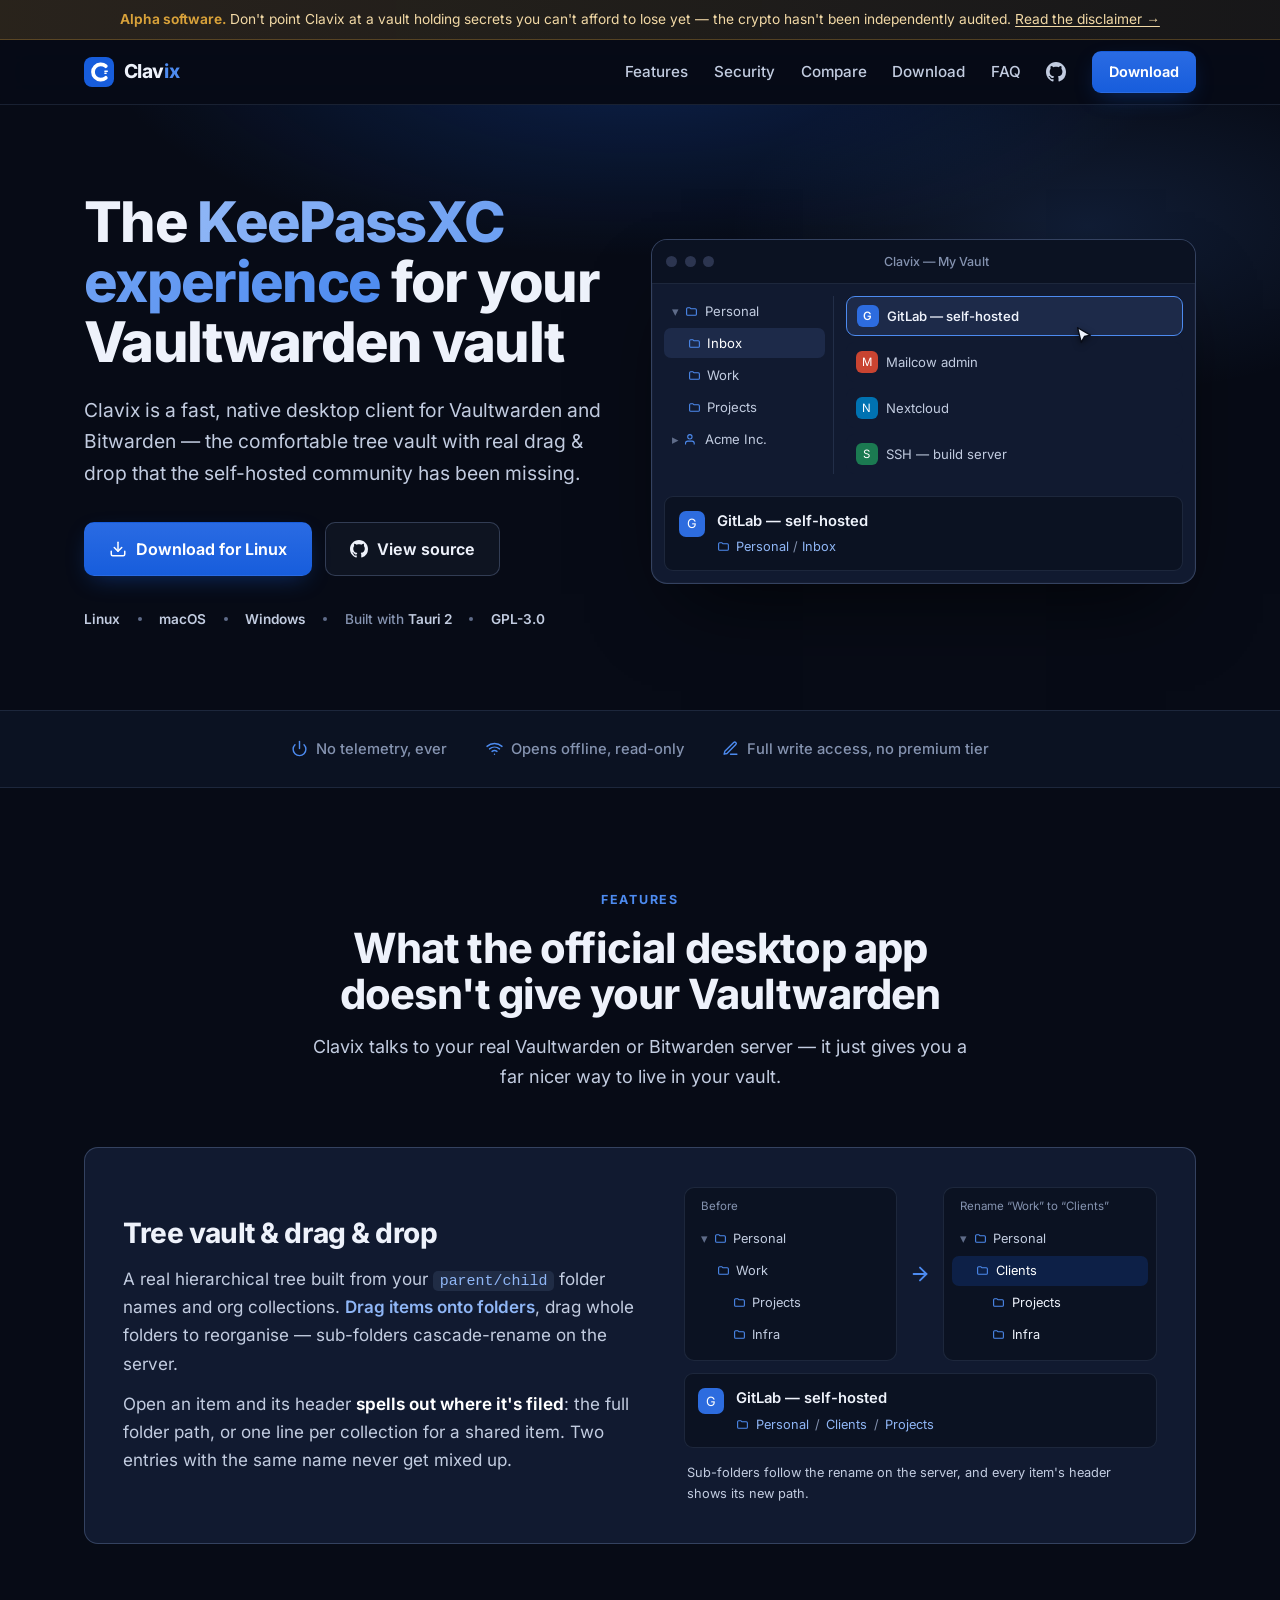
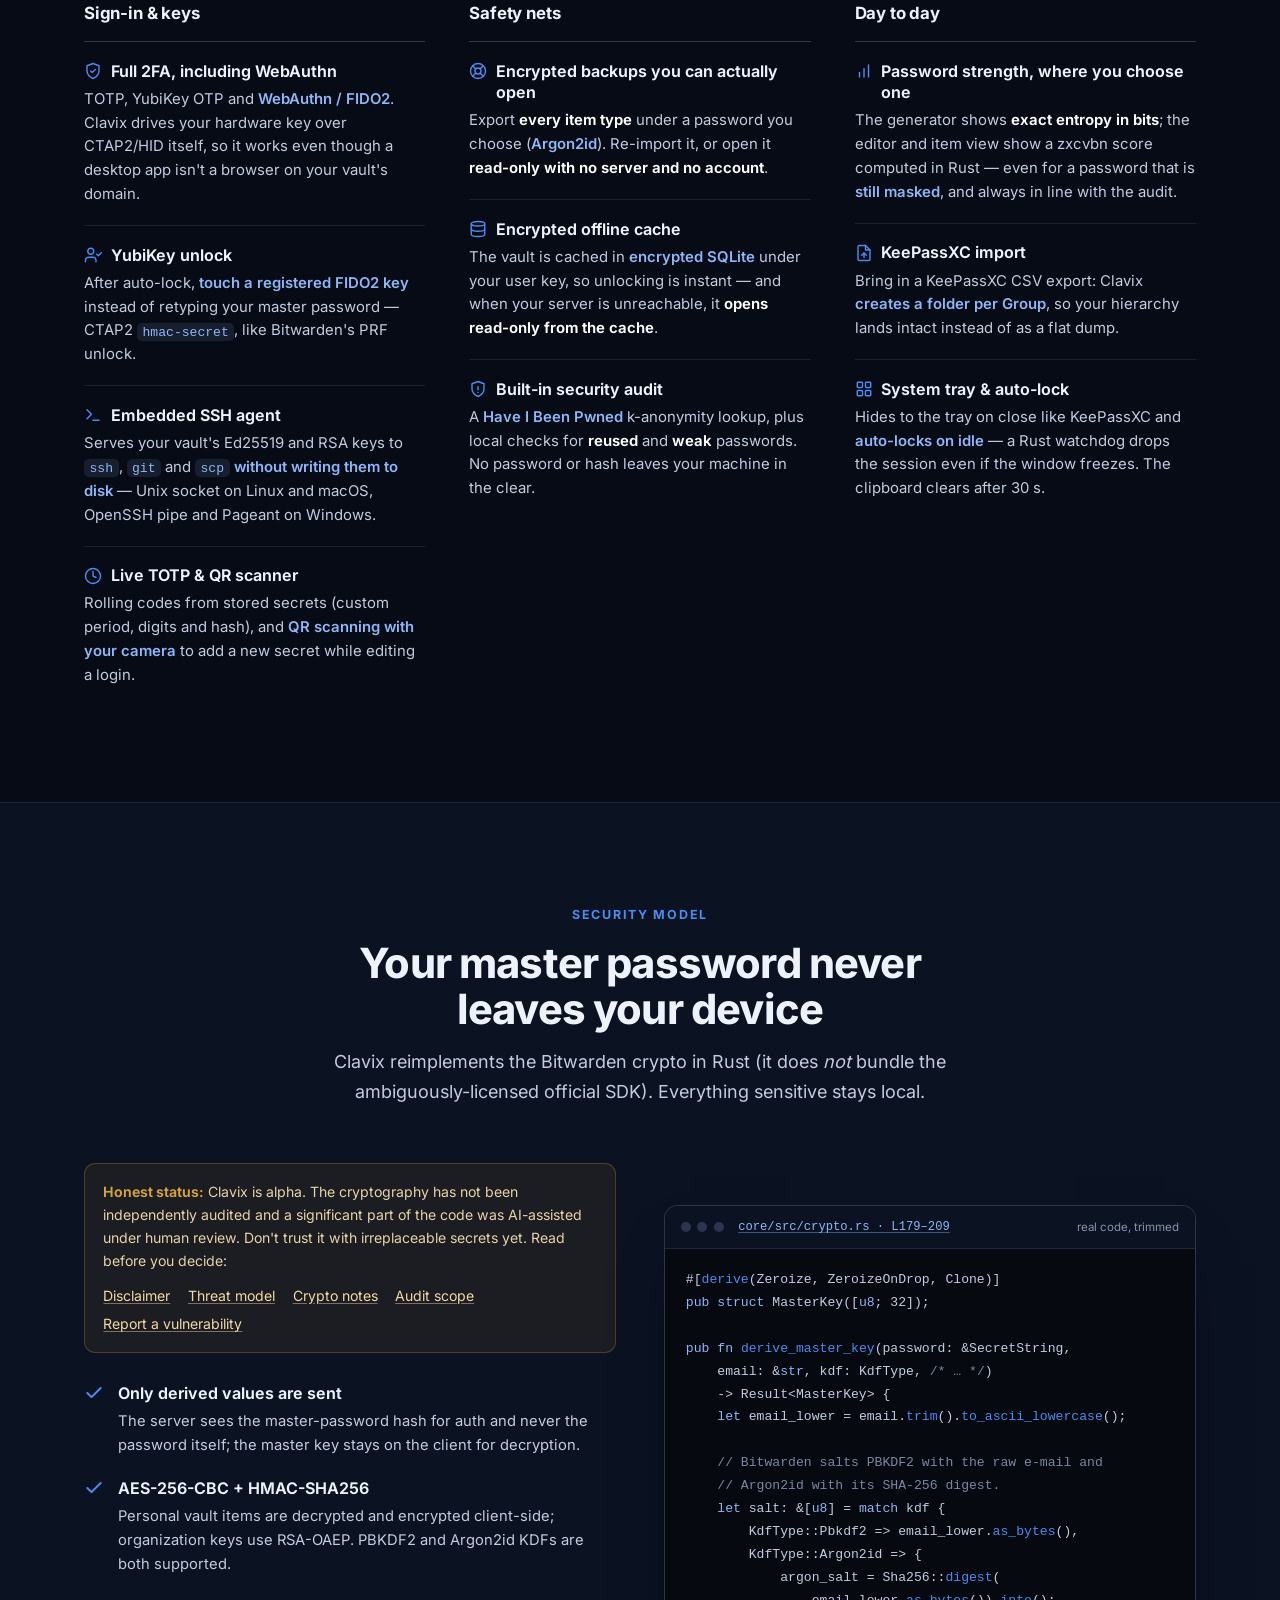
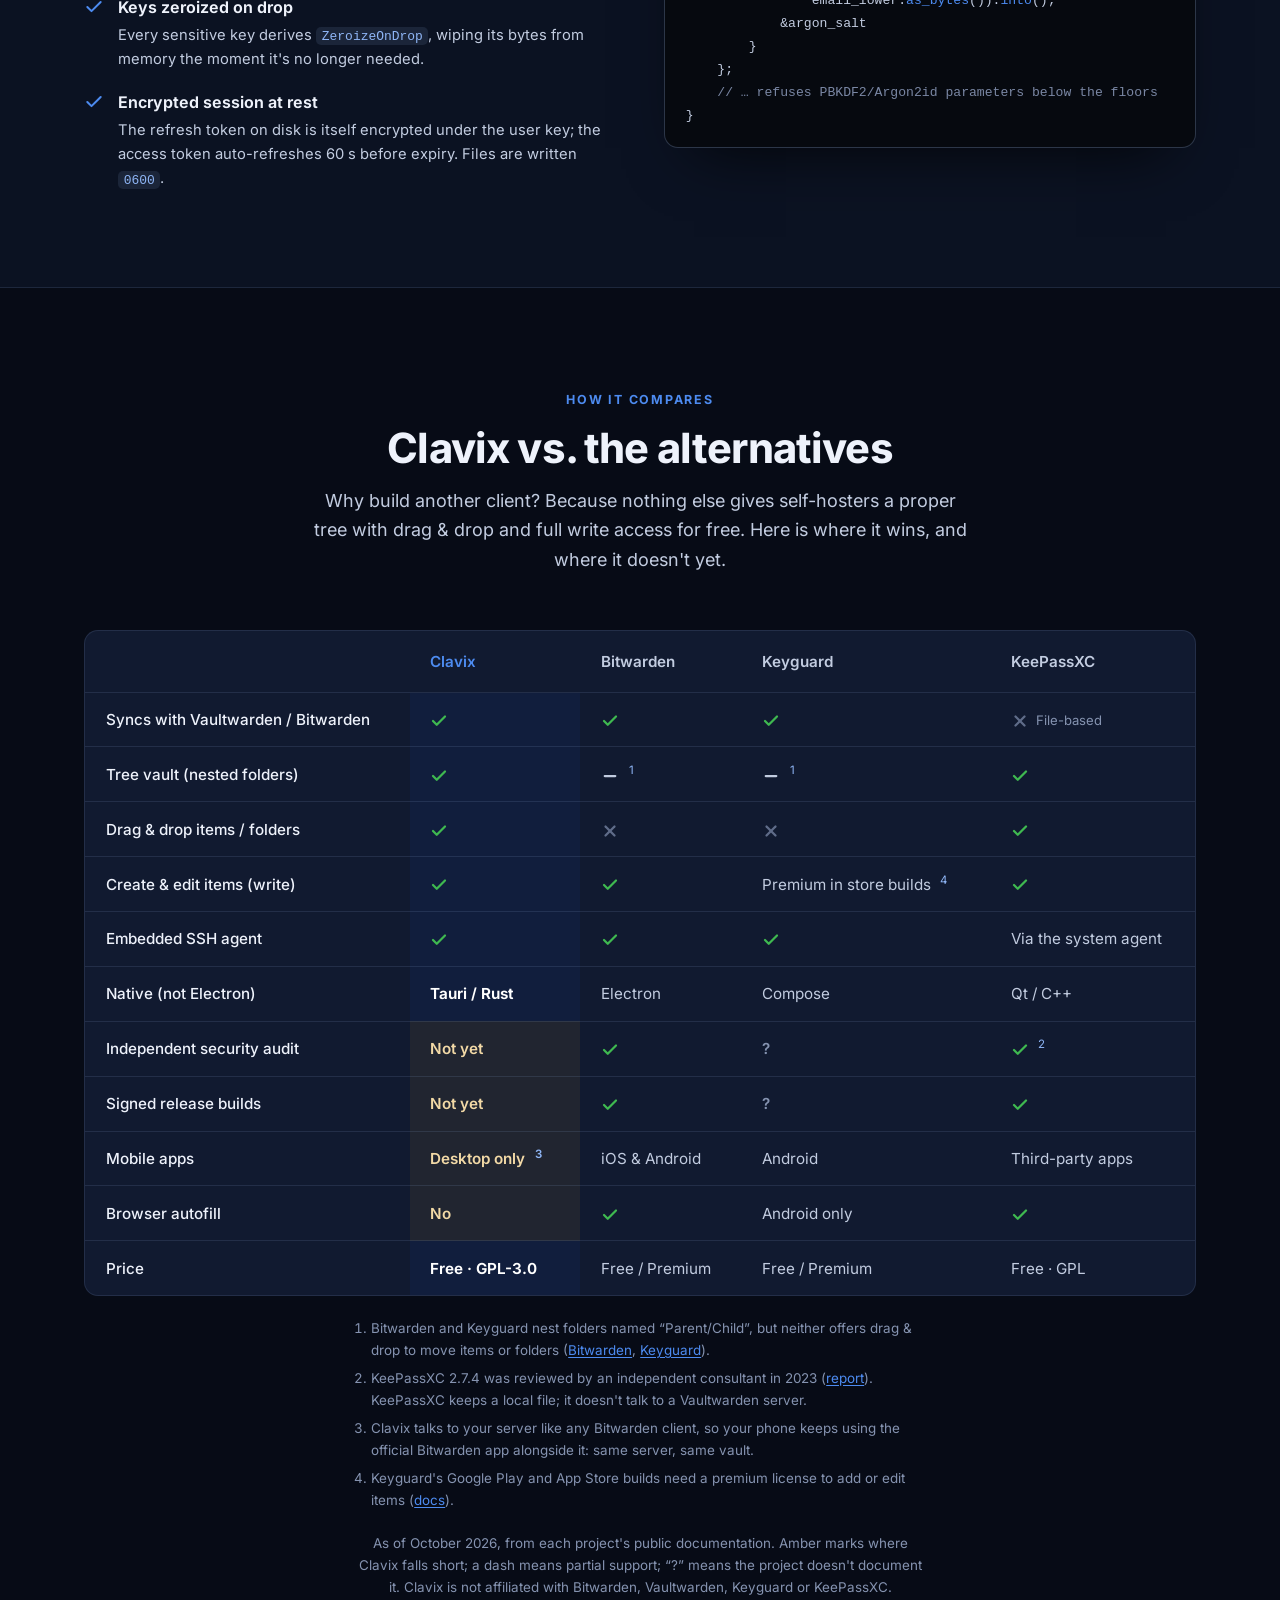
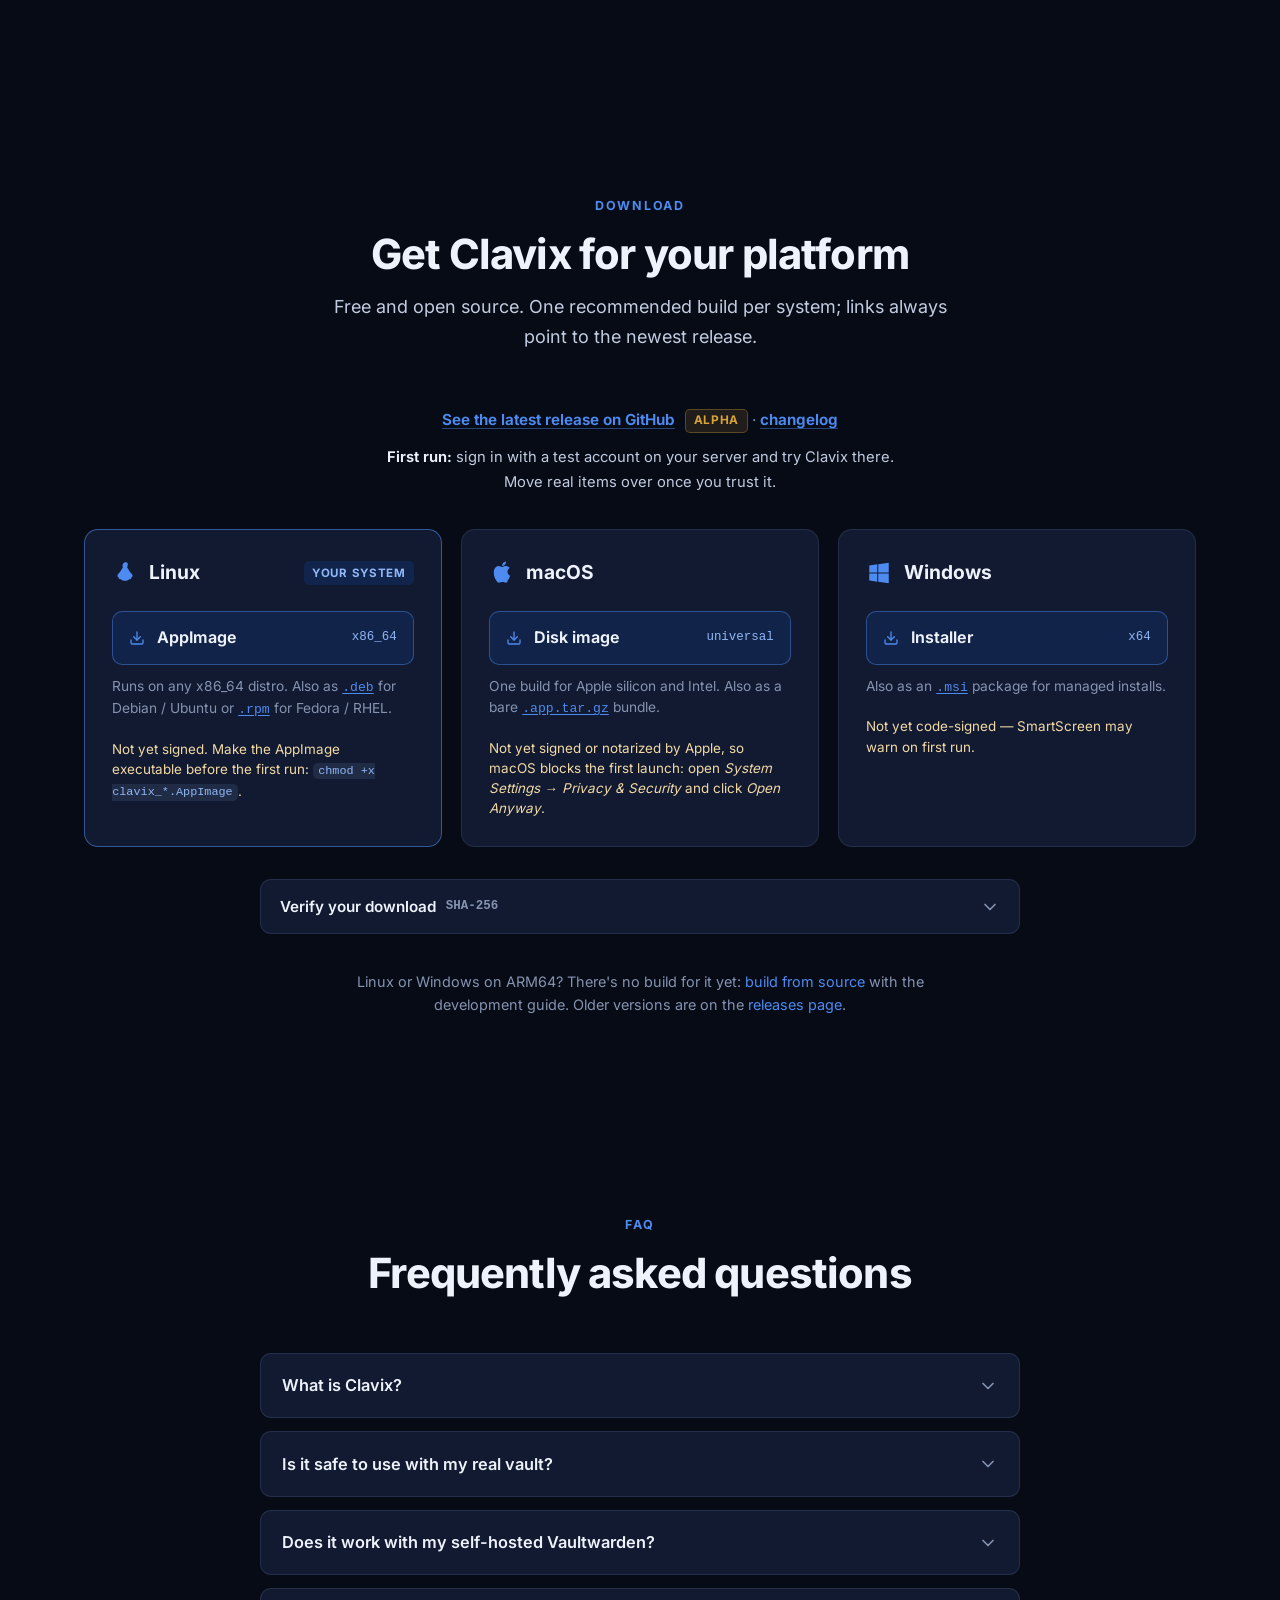
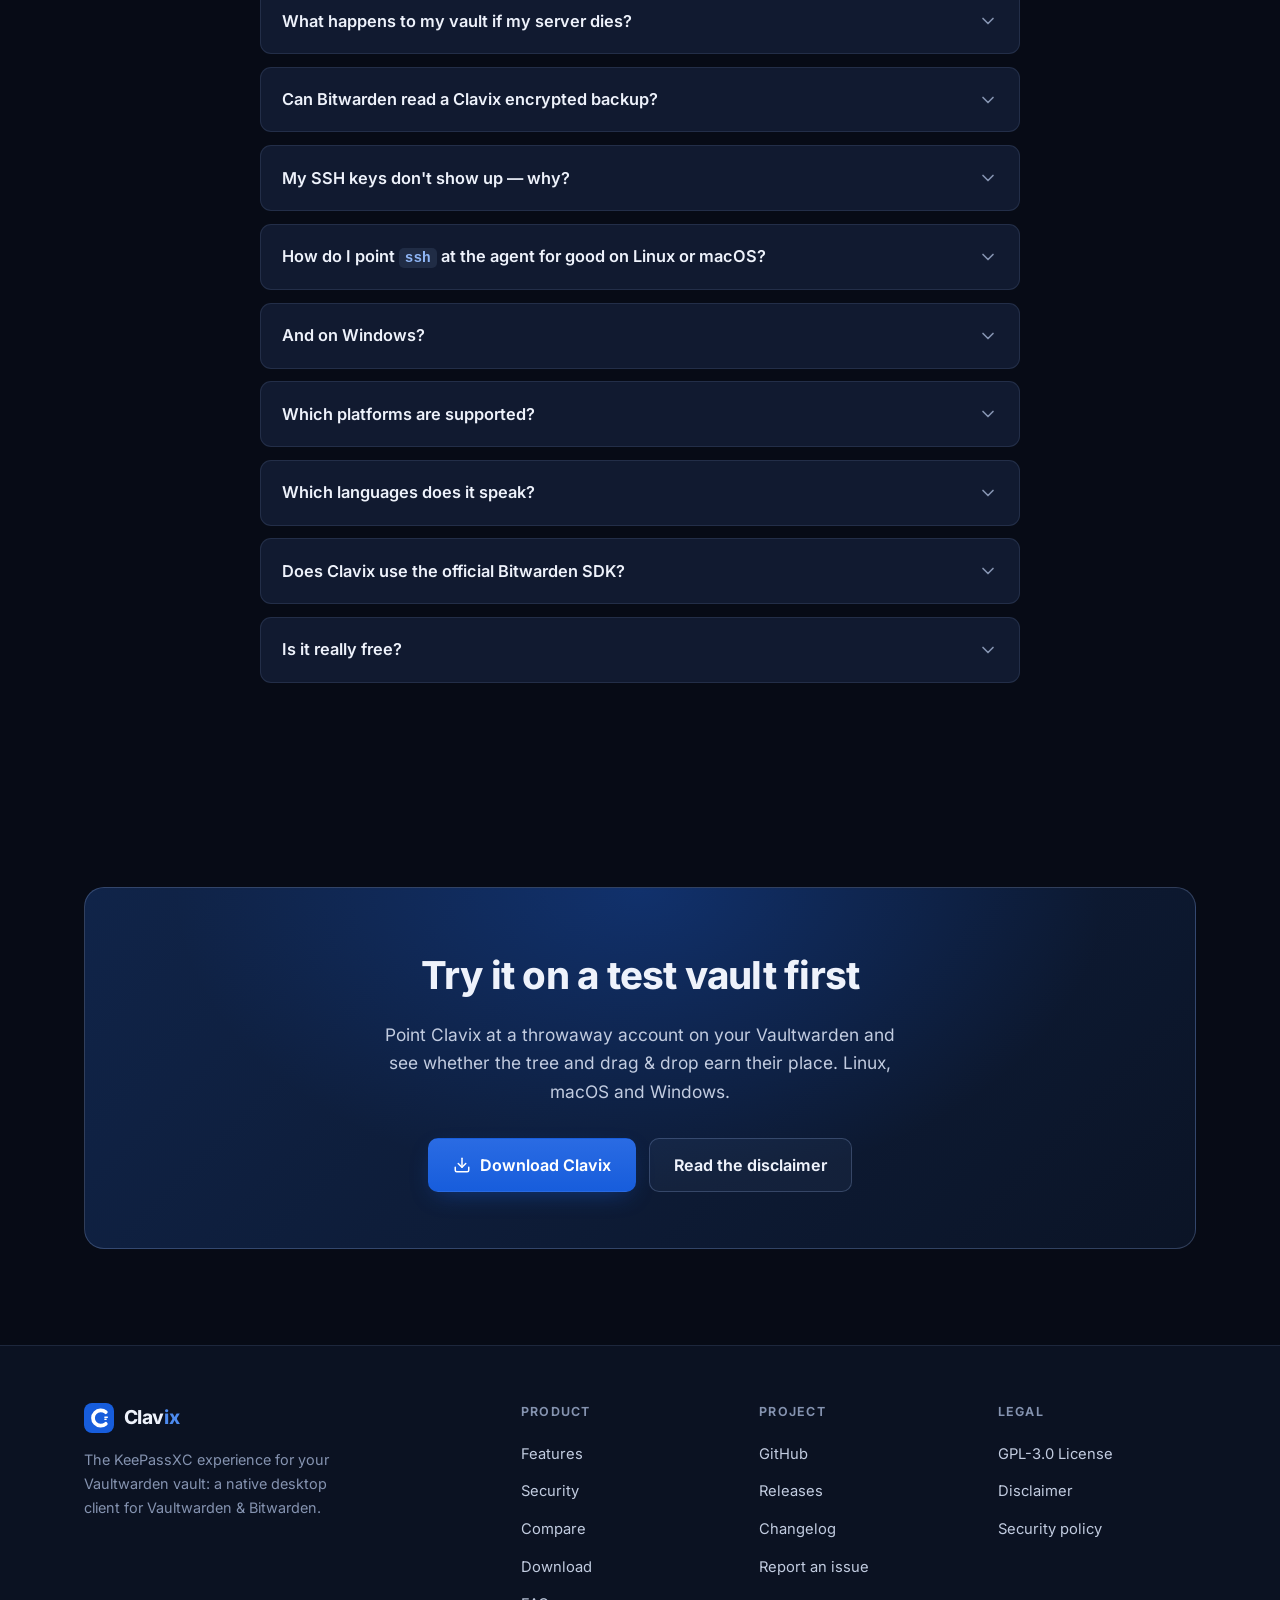
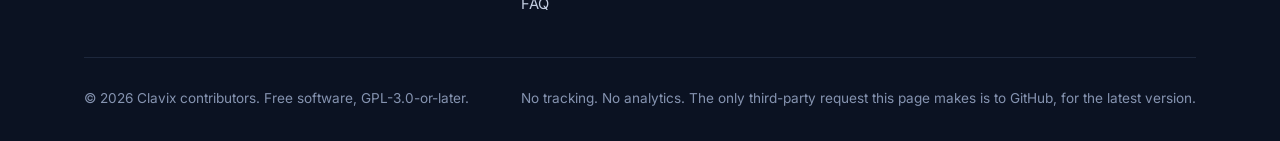
==== commit d702e316: "Landing page: fix code block and footnotes, correct Keyguard cells, mobile note - pre code no longer" ====
--- a/index.html
+++ b/index.html
@@ -133,9 +133,8 @@
       <div class="container trust-row">
         <span><svg width="17" height="17" viewBox="0 0 24 24" fill="none" stroke="currentColor" stroke-width="2" stroke-linecap="round" stroke-linejoin="round" aria-hidden="true"><path d="M18.36 6.64A9 9 0 1 1 5.64 6.64"/><line x1="12" y1="2" x2="12" y2="12"/></svg> No telemetry, ever</span>
         <span><svg width="17" height="17" viewBox="0 0 24 24" fill="none" stroke="currentColor" stroke-width="2" stroke-linecap="round" stroke-linejoin="round" aria-hidden="true"><path d="M5 12.55a11 11 0 0 1 14.08 0"/><path d="M1.42 9a16 16 0 0 1 21.16 0"/><path d="M8.53 16.11a6 6 0 0 1 6.95 0"/><line x1="12" y1="20" x2="12.01" y2="20"/></svg> Opens offline, read-only</span>
-        <span><svg width="17" height="17" viewBox="0 0 24 24" fill="none" stroke="currentColor" stroke-width="2" stroke-linecap="round" stroke-linejoin="round" aria-hidden="true"><path d="M12 2 3 7v6c0 5 4 8 9 9 5-1 9-4 9-9V7z"/></svg> Bitwarden crypto reimplemented in Rust</span>
-      </div>
-    </div>
+        <span><svg width="17" height="17" viewBox="0 0 24 24" fill="none" stroke="currentColor" stroke-width="2" stroke-linecap="round" stroke-linejoin="round" aria-hidden="true"><path d="M12 20h9"/><path d="M16.5 3.5a2.1 2.1 0 0 1 3 3L7 19l-4 1 1-4z"/></svg> Full write access, no premium tier</span>
+      </div>
     </div>
 
     <!-- Features -->
@@ -143,7 +142,7 @@
       <div class="container">
         <div class="section-head">
           <span class="eyebrow">Features</span>
-          <h2 class="section-title">Everything KeePassXC users miss in the official client</h2>
+          <h2 class="section-title">What the official desktop app doesn't give your Vaultwarden</h2>
           <p class="section-sub">Clavix talks to your real Vaultwarden or Bitwarden server — it just gives you a far nicer way to live in your vault.</p>
         </div>
         <article class="flead reveal">
@@ -278,7 +277,8 @@
     <span class="kw">let</span> salt: &amp;[<span class="kw">u8</span>] = <span class="kw">match</span> kdf {
         KdfType::Pbkdf2 =&gt; email_lower.<span class="fn2">as_bytes</span>(),
         KdfType::Argon2id =&gt; {
-            argon_salt = Sha256::<span class="fn2">digest</span>(email_lower.<span class="fn2">as_bytes</span>()).<span class="fn2">into</span>();
+            argon_salt = Sha256::<span class="fn2">digest</span>(
+                email_lower.<span class="fn2">as_bytes</span>()).<span class="fn2">into</span>();
             &amp;argon_salt
         }
     };
@@ -311,20 +311,25 @@
             </thead>
             <tbody>
               <tr><th scope="row">Syncs with Vaultwarden / Bitwarden</th><td data-label="Clavix" class="col-clavix-cell"><svg class="ic-yes" width="18" height="18" viewBox="0 0 24 24" fill="none" stroke="currentColor" stroke-width="3" stroke-linecap="round" stroke-linejoin="round" role="img" aria-label="Yes"><polyline points="20 6 9 17 4 12"/></svg></td><td data-label="Bitwarden"><svg class="ic-yes" width="18" height="18" viewBox="0 0 24 24" fill="none" stroke="currentColor" stroke-width="3" stroke-linecap="round" stroke-linejoin="round" role="img" aria-label="Yes"><polyline points="20 6 9 17 4 12"/></svg></td><td data-label="Keyguard"><svg class="ic-yes" width="18" height="18" viewBox="0 0 24 24" fill="none" stroke="currentColor" stroke-width="3" stroke-linecap="round" stroke-linejoin="round" role="img" aria-label="Yes"><polyline points="20 6 9 17 4 12"/></svg></td><td data-label="KeePassXC"><svg class="ic-no" width="18" height="18" viewBox="0 0 24 24" fill="none" stroke="currentColor" stroke-width="3" stroke-linecap="round" role="img" aria-label="No"><line x1="18" y1="6" x2="6" y2="18"/><line x1="6" y1="6" x2="18" y2="18"/></svg><span class="cell-note">File-based</span></td></tr>
-              <tr><th scope="row">Tree vault (nested folders)</th><td data-label="Clavix" class="col-clavix-cell"><svg class="ic-yes" width="18" height="18" viewBox="0 0 24 24" fill="none" stroke="currentColor" stroke-width="3" stroke-linecap="round" stroke-linejoin="round" role="img" aria-label="Yes"><polyline points="20 6 9 17 4 12"/></svg></td><td data-label="Bitwarden"><svg class="ic-part" width="18" height="18" viewBox="0 0 24 24" fill="none" stroke="currentColor" stroke-width="3" stroke-linecap="round" role="img" aria-label="Partial"><line x1="5" y1="12" x2="19" y2="12"/></svg><sup class="fn-ref"><a href="#cmp-fn1" aria-label="Note 1">1</a></sup></td><td data-label="Keyguard"><svg class="ic-part" width="18" height="18" viewBox="0 0 24 24" fill="none" stroke="currentColor" stroke-width="3" stroke-linecap="round" role="img" aria-label="Partial"><line x1="5" y1="12" x2="19" y2="12"/></svg></td><td data-label="KeePassXC"><svg class="ic-yes" width="18" height="18" viewBox="0 0 24 24" fill="none" stroke="currentColor" stroke-width="3" stroke-linecap="round" stroke-linejoin="round" role="img" aria-label="Yes"><polyline points="20 6 9 17 4 12"/></svg></td></tr>
+              <tr><th scope="row">Tree vault (nested folders)</th><td data-label="Clavix" class="col-clavix-cell"><svg class="ic-yes" width="18" height="18" viewBox="0 0 24 24" fill="none" stroke="currentColor" stroke-width="3" stroke-linecap="round" stroke-linejoin="round" role="img" aria-label="Yes"><polyline points="20 6 9 17 4 12"/></svg></td><td data-label="Bitwarden"><svg class="ic-part" width="18" height="18" viewBox="0 0 24 24" fill="none" stroke="currentColor" stroke-width="3" stroke-linecap="round" role="img" aria-label="Partial"><line x1="5" y1="12" x2="19" y2="12"/></svg><sup class="fn-ref"><a href="#cmp-fn1" aria-label="Note 1">1</a></sup></td><td data-label="Keyguard"><svg class="ic-part" width="18" height="18" viewBox="0 0 24 24" fill="none" stroke="currentColor" stroke-width="3" stroke-linecap="round" role="img" aria-label="Partial"><line x1="5" y1="12" x2="19" y2="12"/></svg><sup class="fn-ref"><a href="#cmp-fn1" aria-label="Note 1">1</a></sup></td><td data-label="KeePassXC"><svg class="ic-yes" width="18" height="18" viewBox="0 0 24 24" fill="none" stroke="currentColor" stroke-width="3" stroke-linecap="round" stroke-linejoin="round" role="img" aria-label="Yes"><polyline points="20 6 9 17 4 12"/></svg></td></tr>
               <tr><th scope="row">Drag &amp; drop items / folders</th><td data-label="Clavix" class="col-clavix-cell"><svg class="ic-yes" width="18" height="18" viewBox="0 0 24 24" fill="none" stroke="currentColor" stroke-width="3" stroke-linecap="round" stroke-linejoin="round" role="img" aria-label="Yes"><polyline points="20 6 9 17 4 12"/></svg></td><td data-label="Bitwarden"><svg class="ic-no" width="18" height="18" viewBox="0 0 24 24" fill="none" stroke="currentColor" stroke-width="3" stroke-linecap="round" role="img" aria-label="No"><line x1="18" y1="6" x2="6" y2="18"/><line x1="6" y1="6" x2="18" y2="18"/></svg></td><td data-label="Keyguard"><svg class="ic-no" width="18" height="18" viewBox="0 0 24 24" fill="none" stroke="currentColor" stroke-width="3" stroke-linecap="round" role="img" aria-label="No"><line x1="18" y1="6" x2="6" y2="18"/><line x1="6" y1="6" x2="18" y2="18"/></svg></td><td data-label="KeePassXC"><svg class="ic-yes" width="18" height="18" viewBox="0 0 24 24" fill="none" stroke="currentColor" stroke-width="3" stroke-linecap="round" stroke-linejoin="round" role="img" aria-label="Yes"><polyline points="20 6 9 17 4 12"/></svg></td></tr>
-              <tr><th scope="row">Create &amp; edit items (write)</th><td data-label="Clavix" class="col-clavix-cell"><svg class="ic-yes" width="18" height="18" viewBox="0 0 24 24" fill="none" stroke="currentColor" stroke-width="3" stroke-linecap="round" stroke-linejoin="round" role="img" aria-label="Yes"><polyline points="20 6 9 17 4 12"/></svg></td><td data-label="Bitwarden"><svg class="ic-yes" width="18" height="18" viewBox="0 0 24 24" fill="none" stroke="currentColor" stroke-width="3" stroke-linecap="round" stroke-linejoin="round" role="img" aria-label="Yes"><polyline points="20 6 9 17 4 12"/></svg></td><td data-label="Keyguard">Premium only</td><td data-label="KeePassXC"><svg class="ic-yes" width="18" height="18" viewBox="0 0 24 24" fill="none" stroke="currentColor" stroke-width="3" stroke-linecap="round" stroke-linejoin="round" role="img" aria-label="Yes"><polyline points="20 6 9 17 4 12"/></svg></td></tr>
-              <tr><th scope="row">Embedded SSH agent</th><td data-label="Clavix" class="col-clavix-cell"><svg class="ic-yes" width="18" height="18" viewBox="0 0 24 24" fill="none" stroke="currentColor" stroke-width="3" stroke-linecap="round" stroke-linejoin="round" role="img" aria-label="Yes"><polyline points="20 6 9 17 4 12"/></svg></td><td data-label="Bitwarden"><svg class="ic-yes" width="18" height="18" viewBox="0 0 24 24" fill="none" stroke="currentColor" stroke-width="3" stroke-linecap="round" stroke-linejoin="round" role="img" aria-label="Yes"><polyline points="20 6 9 17 4 12"/></svg></td><td data-label="Keyguard"><svg class="ic-no" width="18" height="18" viewBox="0 0 24 24" fill="none" stroke="currentColor" stroke-width="3" stroke-linecap="round" role="img" aria-label="No"><line x1="18" y1="6" x2="6" y2="18"/><line x1="6" y1="6" x2="18" y2="18"/></svg></td><td data-label="KeePassXC">Via the system agent</td></tr>
+              <tr><th scope="row">Create &amp; edit items (write)</th><td data-label="Clavix" class="col-clavix-cell"><svg class="ic-yes" width="18" height="18" viewBox="0 0 24 24" fill="none" stroke="currentColor" stroke-width="3" stroke-linecap="round" stroke-linejoin="round" role="img" aria-label="Yes"><polyline points="20 6 9 17 4 12"/></svg></td><td data-label="Bitwarden"><svg class="ic-yes" width="18" height="18" viewBox="0 0 24 24" fill="none" stroke="currentColor" stroke-width="3" stroke-linecap="round" stroke-linejoin="round" role="img" aria-label="Yes"><polyline points="20 6 9 17 4 12"/></svg></td><td data-label="Keyguard">Premium in store builds<sup class="fn-ref"><a href="#cmp-fn4" aria-label="Note 4">4</a></sup></td><td data-label="KeePassXC"><svg class="ic-yes" width="18" height="18" viewBox="0 0 24 24" fill="none" stroke="currentColor" stroke-width="3" stroke-linecap="round" stroke-linejoin="round" role="img" aria-label="Yes"><polyline points="20 6 9 17 4 12"/></svg></td></tr>
+              <tr><th scope="row">Embedded SSH agent</th><td data-label="Clavix" class="col-clavix-cell"><svg class="ic-yes" width="18" height="18" viewBox="0 0 24 24" fill="none" stroke="currentColor" stroke-width="3" stroke-linecap="round" stroke-linejoin="round" role="img" aria-label="Yes"><polyline points="20 6 9 17 4 12"/></svg></td><td data-label="Bitwarden"><svg class="ic-yes" width="18" height="18" viewBox="0 0 24 24" fill="none" stroke="currentColor" stroke-width="3" stroke-linecap="round" stroke-linejoin="round" role="img" aria-label="Yes"><polyline points="20 6 9 17 4 12"/></svg></td><td data-label="Keyguard"><svg class="ic-yes" width="18" height="18" viewBox="0 0 24 24" fill="none" stroke="currentColor" stroke-width="3" stroke-linecap="round" stroke-linejoin="round" role="img" aria-label="Yes"><polyline points="20 6 9 17 4 12"/></svg></td><td data-label="KeePassXC">Via the system agent</td></tr>
               <tr><th scope="row">Native (not Electron)</th><td data-label="Clavix" class="col-clavix-cell"><strong>Tauri / Rust</strong></td><td data-label="Bitwarden">Electron</td><td data-label="Keyguard">Compose</td><td data-label="KeePassXC">Qt / C++</td></tr>
               <tr><th scope="row">Independent security audit</th><td data-label="Clavix" class="col-clavix-cell is-lose">Not yet</td><td data-label="Bitwarden"><svg class="ic-yes" width="18" height="18" viewBox="0 0 24 24" fill="none" stroke="currentColor" stroke-width="3" stroke-linecap="round" stroke-linejoin="round" role="img" aria-label="Yes"><polyline points="20 6 9 17 4 12"/></svg></td><td data-label="Keyguard"><span class="ic-unk" title="Not documented">?<span class="visually-hidden"> (not documented)</span></span></td><td data-label="KeePassXC"><svg class="ic-yes" width="18" height="18" viewBox="0 0 24 24" fill="none" stroke="currentColor" stroke-width="3" stroke-linecap="round" stroke-linejoin="round" role="img" aria-label="Yes"><polyline points="20 6 9 17 4 12"/></svg><sup class="fn-ref"><a href="#cmp-fn2" aria-label="Note 2">2</a></sup></td></tr>
               <tr><th scope="row">Signed release builds</th><td data-label="Clavix" class="col-clavix-cell is-lose">Not yet</td><td data-label="Bitwarden"><svg class="ic-yes" width="18" height="18" viewBox="0 0 24 24" fill="none" stroke="currentColor" stroke-width="3" stroke-linecap="round" stroke-linejoin="round" role="img" aria-label="Yes"><polyline points="20 6 9 17 4 12"/></svg></td><td data-label="Keyguard"><span class="ic-unk" title="Not documented">?<span class="visually-hidden"> (not documented)</span></span></td><td data-label="KeePassXC"><svg class="ic-yes" width="18" height="18" viewBox="0 0 24 24" fill="none" stroke="currentColor" stroke-width="3" stroke-linecap="round" stroke-linejoin="round" role="img" aria-label="Yes"><polyline points="20 6 9 17 4 12"/></svg></td></tr>
-              <tr><th scope="row">Mobile apps</th><td data-label="Clavix" class="col-clavix-cell is-lose">Desktop only</td><td data-label="Bitwarden">iOS &amp; Android</td><td data-label="Keyguard">Android</td><td data-label="KeePassXC">Third-party apps</td></tr>
+              <tr><th scope="row">Mobile apps</th><td data-label="Clavix" class="col-clavix-cell is-lose">Desktop only<sup class="fn-ref"><a href="#cmp-fn3" aria-label="Note 3">3</a></sup></td><td data-label="Bitwarden">iOS &amp; Android</td><td data-label="Keyguard">Android</td><td data-label="KeePassXC">Third-party apps</td></tr>
               <tr><th scope="row">Browser autofill</th><td data-label="Clavix" class="col-clavix-cell is-lose">No</td><td data-label="Bitwarden"><svg class="ic-yes" width="18" height="18" viewBox="0 0 24 24" fill="none" stroke="currentColor" stroke-width="3" stroke-linecap="round" stroke-linejoin="round" role="img" aria-label="Yes"><polyline points="20 6 9 17 4 12"/></svg></td><td data-label="Keyguard">Android only</td><td data-label="KeePassXC"><svg class="ic-yes" width="18" height="18" viewBox="0 0 24 24" fill="none" stroke="currentColor" stroke-width="3" stroke-linecap="round" stroke-linejoin="round" role="img" aria-label="Yes"><polyline points="20 6 9 17 4 12"/></svg></td></tr>
               <tr><th scope="row">Price</th><td data-label="Clavix" class="col-clavix-cell"><strong>Free · GPL-3.0</strong></td><td data-label="Bitwarden">Free / Premium</td><td data-label="Keyguard">Free / Premium</td><td data-label="KeePassXC">Free · GPL</td></tr>
             </tbody>
           </table>
         </div>
-        <p class="comp-note" id="cmp-fn1"><sup>1</sup> Bitwarden nests folders named “Parent/Child”, but has no drag &amp; drop to move items or folders.<br><sup>2</sup> KeePassXC 2.7.4, reviewed by an independent consultant in 2023 (<a href="https://keepassxc.org/blog/2023-04-15-audit-report/" target="_blank" rel="noopener noreferrer">report</a>). KeePassXC keeps a local file; it doesn't talk to a Vaultwarden server.</p>
+        <ol class="comp-notes">
+          <li id="cmp-fn1">Bitwarden and Keyguard nest folders named “Parent/Child”, but neither offers drag &amp; drop to move items or folders (<a href="https://bitwarden.com/help/folders/" target="_blank" rel="noopener noreferrer">Bitwarden</a>, <a href="https://github.com/AChep/keyguard-app/blob/master/server/web/src/content/docs/items.md" target="_blank" rel="noopener noreferrer">Keyguard</a>).</li>
+          <li id="cmp-fn2">KeePassXC 2.7.4 was reviewed by an independent consultant in 2023 (<a href="https://keepassxc.org/blog/2023-04-15-audit-report/" target="_blank" rel="noopener noreferrer">report</a>). KeePassXC keeps a local file; it doesn't talk to a Vaultwarden server.</li>
+          <li id="cmp-fn3">Clavix talks to your server like any Bitwarden client, so your phone keeps using the official Bitwarden app alongside it: same server, same vault.</li>
+          <li id="cmp-fn4">Keyguard's Google Play and App Store builds need a premium license to add or edit items (<a href="https://github.com/AChep/keyguard-app/blob/master/server/web/src/content/docs/premium.md" target="_blank" rel="noopener noreferrer">docs</a>).</li>
+        </ol>
         <p class="comp-note">As of October 2026, from each project's public documentation. Amber marks where Clavix falls short; a dash means partial support; “?” means the project doesn't document it. Clavix is not affiliated with Bitwarden, Vaultwarden, Keyguard or KeePassXC.</p>
       </div>
     </section>
@@ -337,7 +342,7 @@
           <h2 class="section-title">Get Clavix for your platform</h2>
           <p class="section-sub">Free and open source. One recommended build per system; links always point to the newest release.</p>
         </div>
-        <p class="dl-version" id="dl-version"><span id="dl-prefix" hidden>Latest release: </span><a id="dl-tag" href="https://github.com/Upellift99/clavix/releases/latest">See the latest release on GitHub</a><span id="dl-date"></span> <span class="chip-alpha">alpha</span></p>
+        <p class="dl-version" id="dl-version"><span id="dl-prefix" hidden>Latest release: </span><a id="dl-tag" href="https://github.com/Upellift99/clavix/releases/latest">See the latest release on GitHub</a><span id="dl-date"></span> <span class="chip-alpha">alpha</span> · <a href="https://github.com/Upellift99/clavix/blob/master/CHANGELOG.md" target="_blank" rel="noopener noreferrer">changelog</a></p>
         <p class="dl-first"><strong>First run:</strong> sign in with a test account on your server and try Clavix there. Move real items over once you trust it.</p>
         <div class="dl-grid">
 
@@ -350,8 +355,8 @@
             <div class="dl-links" data-os="linux">
               <a class="dl-main" data-ext=".AppImage" href="https://github.com/Upellift99/clavix/releases/latest"><svg class="dl-ico" width="16" height="16" viewBox="0 0 24 24" fill="none" stroke="currentColor" stroke-width="2" stroke-linecap="round" stroke-linejoin="round" aria-hidden="true"><path d="M21 15v4a2 2 0 0 1-2 2H5a2 2 0 0 1-2-2v-4"/><polyline points="7 10 12 15 17 10"/><line x1="12" y1="15" x2="12" y2="3"/></svg><span class="dl-name">AppImage</span> <span class="fmt"><span class="dl-size"></span>x86_64</span></a>
               <p class="dl-alt">Runs on any x86_64 distro. Also as <a data-ext=".deb" href="https://github.com/Upellift99/clavix/releases/latest" title="Debian / Ubuntu">.deb</a> for Debian / Ubuntu or <a data-ext=".rpm" href="https://github.com/Upellift99/clavix/releases/latest" title="Fedora / RHEL">.rpm</a> for Fedora / RHEL.</p>
+            </div>
             <p class="dl-note">Not yet signed. Make the AppImage executable before the first run: <code>chmod +x clavix_*.AppImage</code>.</p>
-            </div>
           </article>
 
           <article class="dl-card reveal" data-card="macos">
@@ -435,7 +440,7 @@
           </details>
           <details class="faq-item">
             <summary class="faq-q">Which platforms are supported? <svg class="faq-chev" width="20" height="20" viewBox="0 0 24 24" fill="none" stroke="currentColor" stroke-width="2" stroke-linecap="round" stroke-linejoin="round" aria-hidden="true"><polyline points="6 9 12 15 18 9"/></svg></summary>
-            <div class="faq-a"><p>Linux (AppImage, .deb, .rpm), macOS (universal .dmg) and Windows (.exe / .msi). The embedded SSH agent works on all three: a Unix socket on Linux and macOS, and on Windows the OpenSSH named pipe plus PuTTY's Pageant.</p></div>
+            <div class="faq-a"><p>Linux (AppImage, .deb, .rpm), macOS (universal .dmg) and Windows (.exe / .msi). The embedded SSH agent works on all three: a Unix socket on Linux and macOS, and on Windows the OpenSSH named pipe plus PuTTY's Pageant. There is no mobile app: on your phone, keep using the official Bitwarden app against the same server. Both see the same vault, so whatever you file in Clavix shows up there after a sync.</p></div>
           </details>
           <details class="faq-item">
             <summary class="faq-q">Which languages does it speak? <svg class="faq-chev" width="20" height="20" viewBox="0 0 24 24" fill="none" stroke="currentColor" stroke-width="2" stroke-linecap="round" stroke-linejoin="round" aria-hidden="true"><polyline points="6 9 12 15 18 9"/></svg></summary>
@@ -477,7 +482,7 @@
       <div class="footer-grid">
         <div class="footer-brand">
           <a href="#" class="logo" aria-label="Clavix home"><img src="assets/clavix-logo.svg" alt="" width="30" height="30"> <span class="wordmark">Clav<span class="accent">ix</span></span></a>
-          <p>A modern desktop client for Vaultwarden &amp; Bitwarden: the features of Bitwarden with the simplicity of KeePassXC.</p>
+          <p>The KeePassXC experience for your Vaultwarden vault: a native desktop client for Vaultwarden &amp; Bitwarden.</p>
         </div>
         <div class="footer-col">
           <h2>Product</h2>
@@ -508,8 +513,8 @@
         </div>
       </div>
       <div class="footer-bottom">
-        <p>&copy; 2026 Clavix contributors. Free software, GPL-3.0-or-later.</p>
-        <p class="priv">No tracking. No analytics. This page makes one request — to GitHub, for the latest version.</p>
+        <p>&copy; 2026 <a href="https://github.com/Upellift99/clavix/graphs/contributors" target="_blank" rel="noopener noreferrer">Clavix contributors</a>. Free software, GPL-3.0-or-later.</p>
+        <p class="priv">No tracking. No analytics. The only third-party request this page makes is to GitHub, for the latest version.</p>
       </div>
     </div>
   </footer>
--- a/css/style.css
+++ b/css/style.css
@@ -345,7 +345,7 @@
 .fd-swap { display: inline-grid; }
 .fd-swap > span { grid-area: 1 / 1; }
 .fd-from { animation: fd-from 7s var(--ease) infinite; }
-.fd-to { opacity: 0; color: #fff; animation: fd-to 7s var(--ease) infinite; }
+.fd-to { opacity: 0; color: #fff; border-radius: 4px; padding: 0 0.2rem; margin: 0 -0.2rem; animation: fd-to 7s var(--ease) infinite; }
 
 /* 0-0.8 s rest · 0.8-3.1 s lift and carry · 3.1-3.8 s drop · 3.8-6.3 s hold the result · 6.3-7 s fade back to the start */
 @keyframes fd-chip {
@@ -359,16 +359,17 @@
 @keyframes fd-cursor { 0%, 6% { opacity: 0; } 12%, 46% { opacity: 1; } 52%, 100% { opacity: 0; } }
 @keyframes fd-slot {
   0%, 18% { border-color: transparent; }
-  26%, 93% { border-color: var(--border-strong); }
-  94%, 100% { border-color: transparent; }
+  26%, 52% { border-color: var(--border-strong); }
+  60%, 100% { border-color: transparent; }
 }
 @keyframes fd-target {
   0%, 34% { background: transparent; outline-color: transparent; color: inherit; }
-  42%, 56% { background: rgba(23,93,220,0.2); outline-color: var(--brand-light); color: #fff; }
-  70%, 100% { background: transparent; outline-color: transparent; color: inherit; }
+  42%, 52% { background: rgba(23,93,220,0.24); outline-color: var(--brand-light); color: #fff; }
+  58%, 88% { background: rgba(23,93,220,0.2); outline-color: transparent; color: #fff; }
+  94%, 100% { background: transparent; outline-color: transparent; color: inherit; }
 }
 @keyframes fd-from { 0%, 54% { opacity: 1; } 58%, 93% { opacity: 0; } 94%, 100% { opacity: 1; } }
-@keyframes fd-to { 0%, 54% { opacity: 0; } 58%, 93% { opacity: 1; } 94%, 100% { opacity: 0; } }
+@keyframes fd-to { 0%, 54% { opacity: 0; background: transparent; } 58% { opacity: 1; background: rgba(23,93,220,0.35); } 70%, 93% { opacity: 1; background: transparent; } 94%, 100% { opacity: 0; } }
 @keyframes fd-reset { 0%, 88% { opacity: 1; } 92%, 95% { opacity: 0.3; } 100% { opacity: 1; } }
 
 .js .flead-demo:not(.is-playing) * { animation-play-state: paused; }
@@ -421,6 +422,8 @@
 .code-card .ch .tl { display: flex; gap: 0.4rem; }
 .code-card .ch .tl span { width: 10px; height: 10px; border-radius: 50%; background: #2c3550; }
 .code-card .ch .fn { font-size: 0.76rem; color: var(--muted); margin-left: 0.4rem; font-family: var(--font-mono); }
+/* Block code is not a chip: no wash, no padding, no rounded bands per line. */
+pre code { background: none; padding: 0; border-radius: 0; color: var(--text-soft); font-size: inherit; }
 .code-card pre { padding: 1.2rem 1.3rem; overflow-x: auto; font-family: var(--font-mono); font-size: 0.82rem; line-height: 1.75; }
 .code-card .cm { color: #7a87a4; }
 .code-card .kw { color: var(--brand-lighter); }
@@ -446,8 +449,11 @@
 .ic-part { color: var(--text-soft); }
 .ic-unk { color: var(--muted); font-weight: 600; }
 td svg { display: inline-block; vertical-align: middle; }
-.fn-ref { font-size: 0.7rem; margin-left: 0.2rem; vertical-align: super; }
-.fn-ref a { color: var(--muted); }
+.fn-ref { font-size: 0.72rem; margin-left: 0.1rem; vertical-align: super; line-height: 0; }
+.fn-ref a { display: inline-block; min-width: 1.4rem; padding: 0.35rem 0.2rem; text-align: center; color: var(--brand-lighter); }
+.comp-notes { max-width: 72ch; margin: 1.3rem auto 0; padding-left: 1.2rem; font-size: 0.84rem; color: var(--muted); display: flex; flex-direction: column; gap: 0.35rem; }
+.comp-notes a { text-decoration: underline; text-underline-offset: 2px; }
+.comp-notes li:target { color: var(--text); }
 .cell-note { margin-left: 0.4rem; font-size: 0.82rem; color: var(--muted); }
 .col-clavix-cell.is-lose { color: #f2d9a6; font-weight: 600; background: rgba(217,162,58,0.08); }
 .comp-note { text-align: center; max-width: 72ch; margin: 1.3rem auto 0; font-size: 0.84rem; color: var(--muted); }
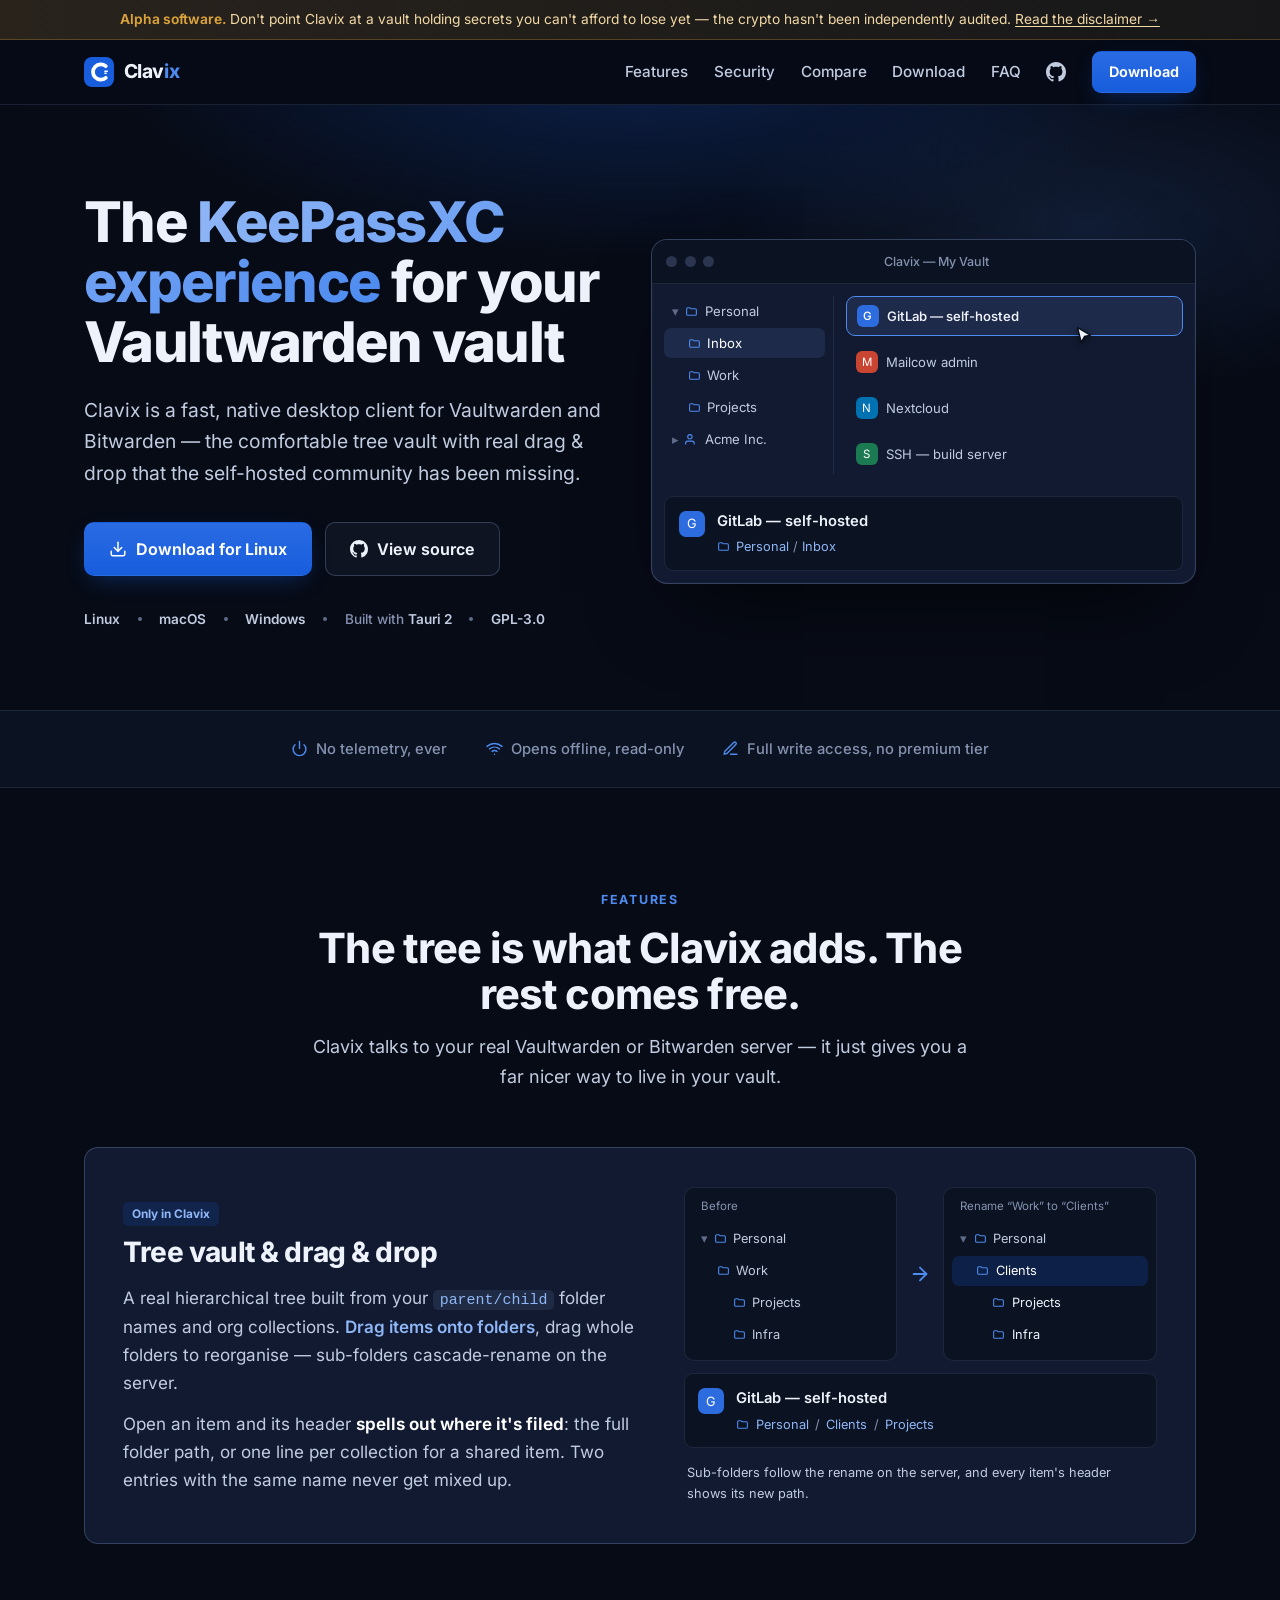
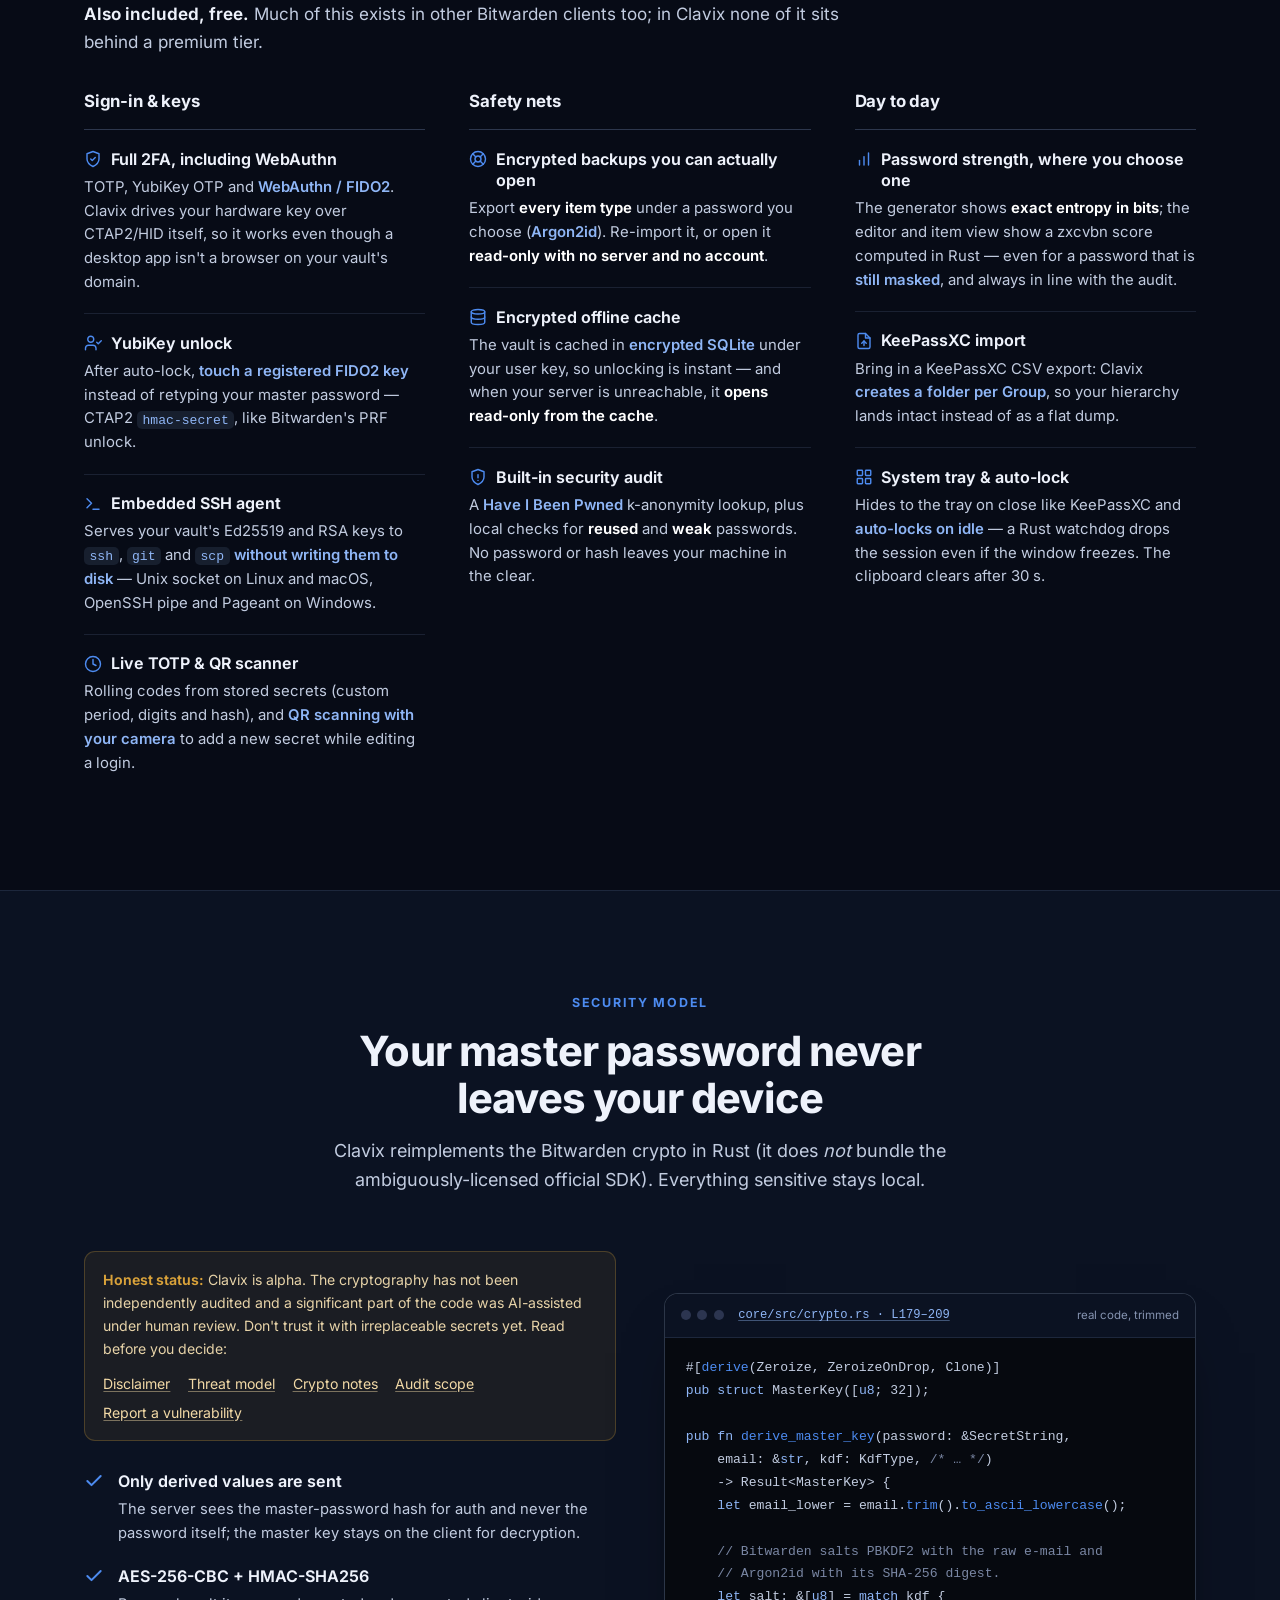
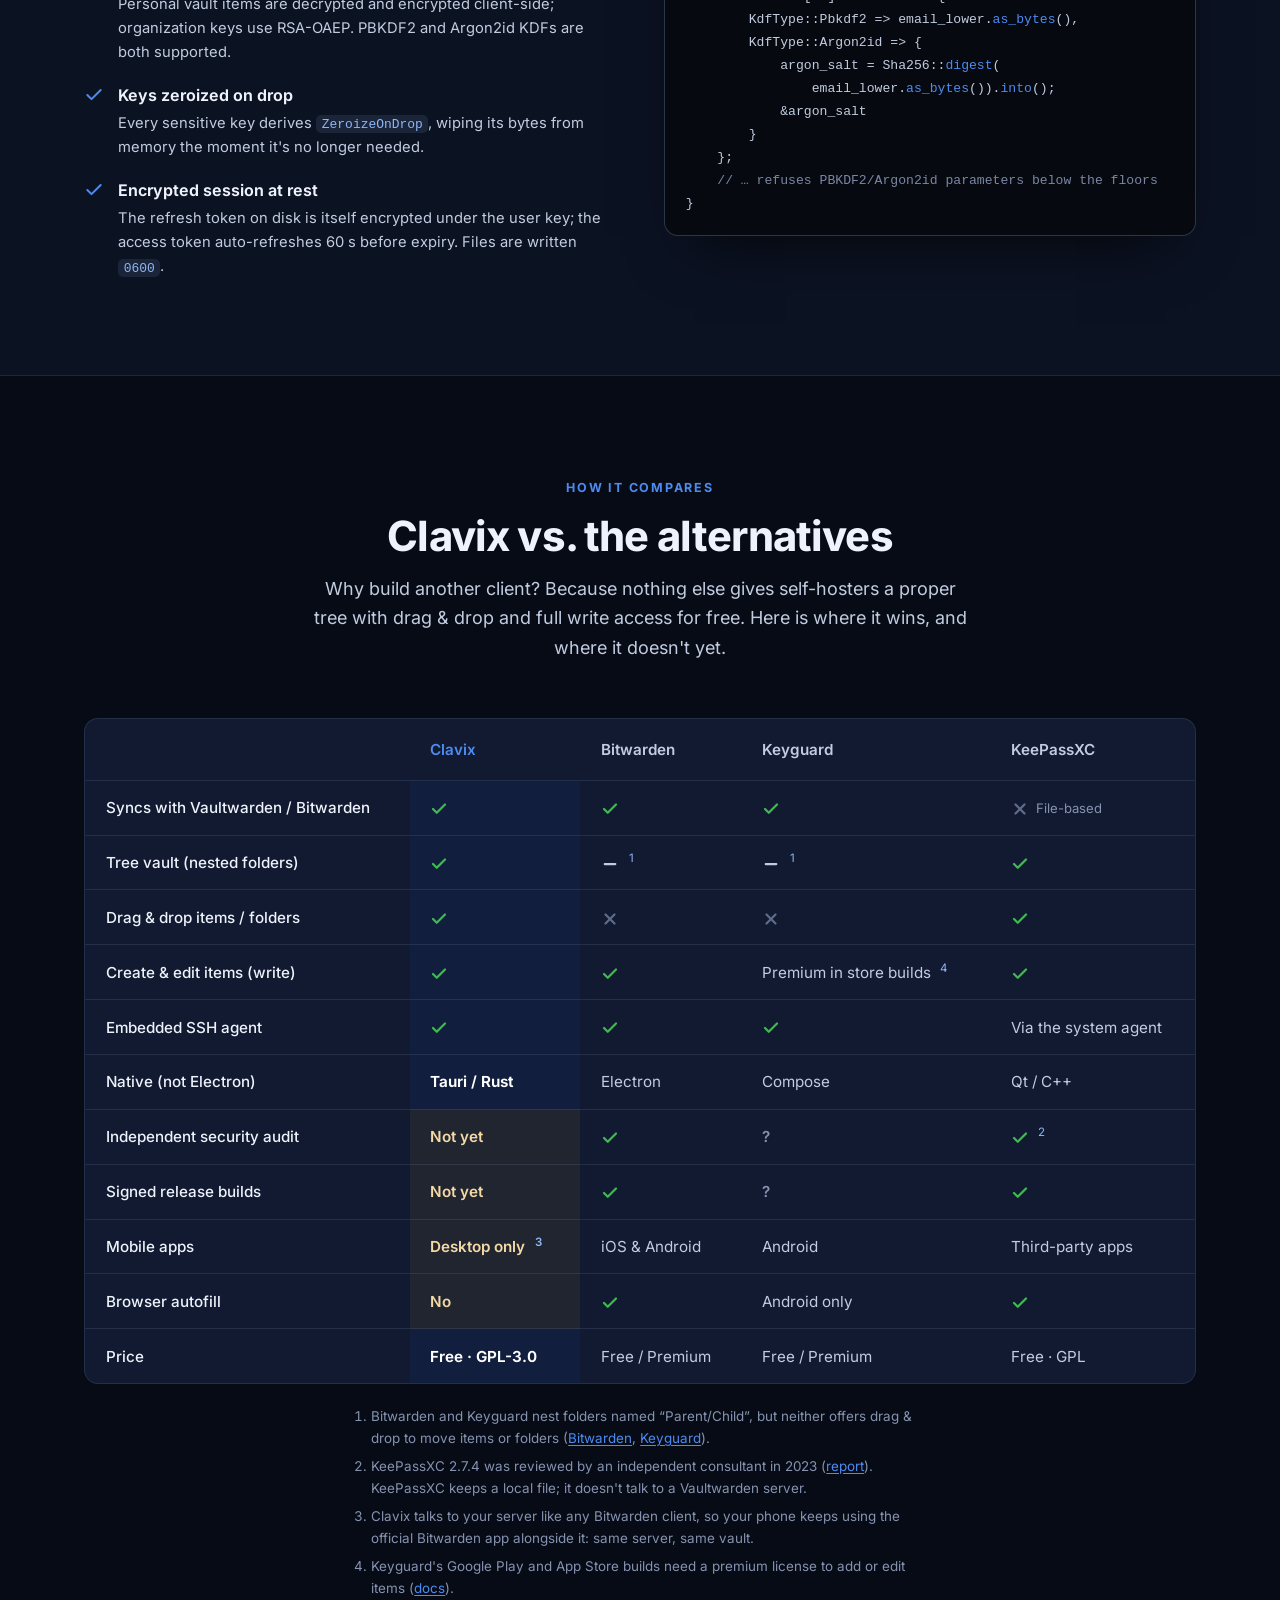
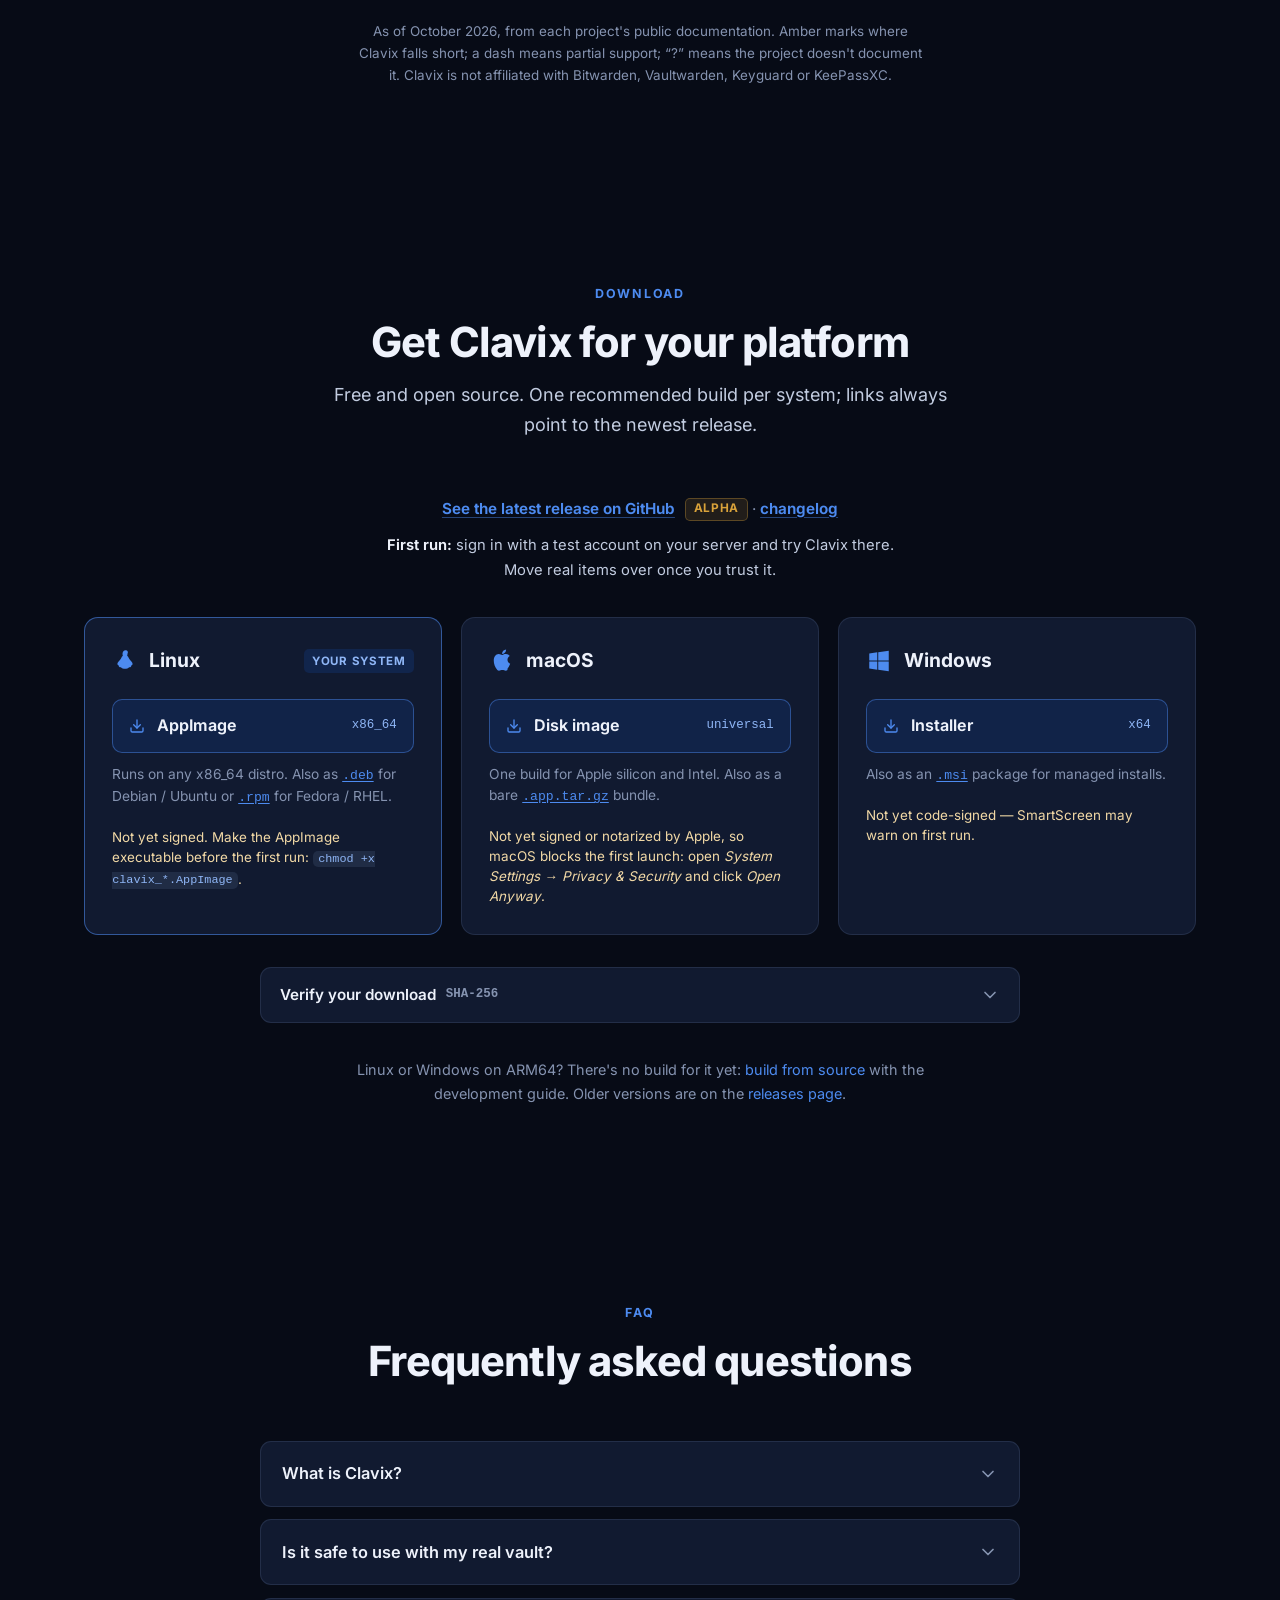
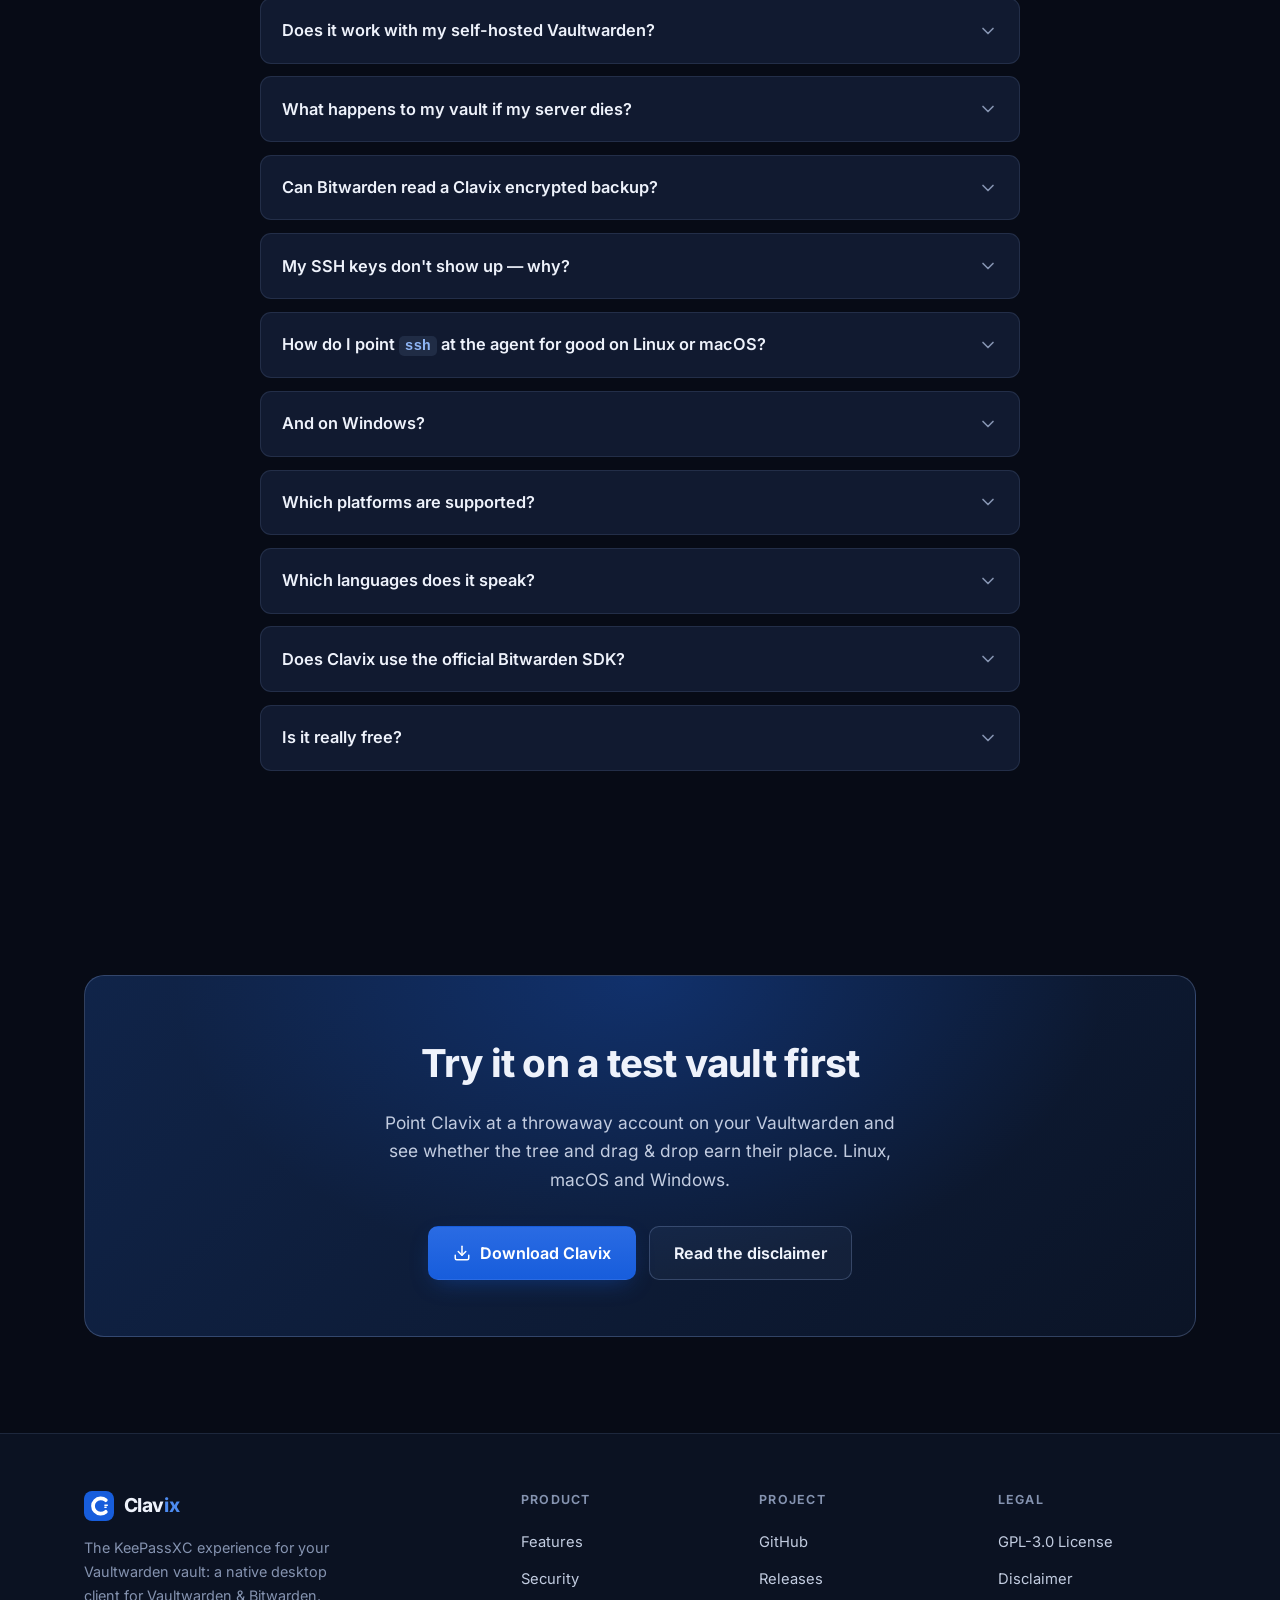
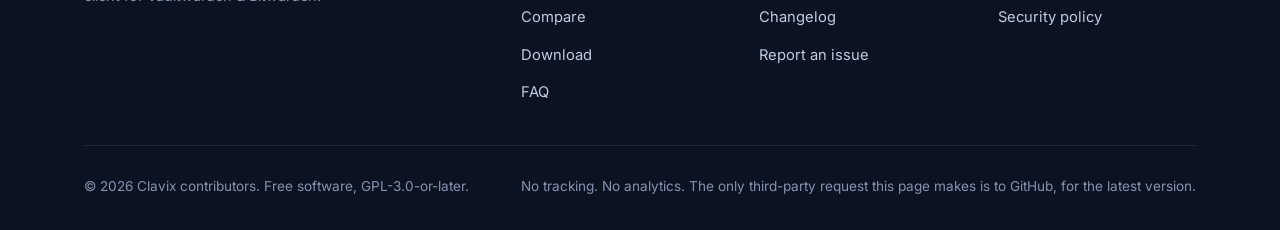
==== commit cea81efc: "Landing page: honest features heading, fix mobile hero demo, no code ligatures - Features: 'The tree" ====
--- a/index.html
+++ b/index.html
@@ -142,11 +142,12 @@
       <div class="container">
         <div class="section-head">
           <span class="eyebrow">Features</span>
-          <h2 class="section-title">What the official desktop app doesn't give your Vaultwarden</h2>
+          <h2 class="section-title">The tree is what Clavix adds. The rest comes free.</h2>
           <p class="section-sub">Clavix talks to your real Vaultwarden or Bitwarden server — it just gives you a far nicer way to live in your vault.</p>
         </div>
         <article class="flead reveal">
           <div class="flead-copy">
+            <span class="only-tag">Only in Clavix</span>
             <h3>Tree vault &amp; drag &amp; drop</h3>
             <p>A real hierarchical tree built from your <code>parent/child</code> folder names and org collections. <span class="tag">Drag items onto folders</span>, drag whole folders to reorganise — sub-folders cascade-rename on the server.</p>
             <p>Open an item and its header <strong>spells out where it's filed</strong>: the full folder path, or one line per collection for a shared item. Two entries with the same name never get mixed up.</p>
@@ -168,6 +169,7 @@
           </div>
         </article>
 
+        <p class="fgroups-intro"><strong>Also included, free.</strong> Much of this exists in other Bitwarden clients too; in Clavix none of it sits behind a premium tier.</p>
         <div class="fgroups">
           <div class="fgroup reveal">
             <h3>Sign-in &amp; keys</h3>
--- a/css/style.css
+++ b/css/style.css
@@ -286,6 +286,9 @@
   background: var(--surface); border: 1px solid var(--border-strong); border-radius: var(--radius);
   padding: 2.4rem; margin-bottom: 3.5rem;
 }
+.only-tag { display: inline-block; margin-bottom: 0.6rem; padding: 0.15rem 0.55rem; border-radius: 5px; font-size: 0.74rem; font-weight: 700; color: var(--brand-lighter); background: rgba(23,93,220,0.16); }
+.fgroups-intro { max-width: 70ch; margin: 0 0 2rem; color: var(--text-soft); }
+.fgroups-intro strong { color: var(--text); }
 .flead h3 { font-size: clamp(1.4rem, 1.1rem + 1vw, 1.75rem); font-weight: 750; letter-spacing: -0.02em; line-height: 1.2; margin-bottom: 0.9rem; }
 .flead p { color: var(--text-soft); max-width: 60ch; }
 .flead p + p { margin-top: 0.8rem; }
@@ -317,7 +320,7 @@
 .fdemo-node.is-new { background: rgba(23,93,220,0.2); color: #fff; }
 .fdemo-node.is-moved { color: var(--text); }
 .fdemo {
-  --tree: 150px;
+  --tree: 150px; --off: 24px;
   position: relative; display: grid; grid-template-columns: var(--tree) minmax(0, 1fr); gap: 12px;
   padding: 12px; background: var(--bg-2); border: 1px solid var(--border); border-radius: 12px;
   font-size: 0.8rem; color: var(--text-soft);
@@ -335,7 +338,7 @@
 .fdemo-node.is-sel { background: var(--surface-3); color: #fff; }
 .fdemo-row .mk-fav, .fdemo-chip .mk-fav { width: 22px; height: 22px; font-size: 0.72rem; border-radius: 6px; flex-shrink: 0; }
 .fdemo-chip {
-  position: absolute; top: 12px; left: calc(var(--tree) + 24px); width: calc(100% - var(--tree) - 36px);
+  position: absolute; top: 12px; left: calc(var(--tree) + var(--off)); width: calc(100% - var(--tree) - var(--off) - 12px);
   background: var(--surface-3); border: 1px solid var(--brand-light); color: var(--text); font-weight: 550;
   transform-origin: left center; animation: fd-chip 7s var(--ease) infinite;
 }
@@ -351,8 +354,8 @@
 @keyframes fd-chip {
   0%, 12% { transform: none; box-shadow: none; opacity: 1; }
   22% { transform: translateY(-3px) scale(1.03); box-shadow: 0 14px 28px -12px var(--brand-glow); }
-  44% { transform: translate(calc(112px - var(--tree) - 24px), 58px) scale(0.62); box-shadow: 0 10px 22px -10px var(--brand-glow); opacity: 1; }
-  54% { transform: translate(calc(112px - var(--tree) - 24px), 60px) scale(0.5); opacity: 0; }
+  44% { transform: translate(calc(112px - var(--tree) - var(--off)), 58px) scale(0.62); box-shadow: 0 10px 22px -10px var(--brand-glow); opacity: 1; }
+  54% { transform: translate(calc(112px - var(--tree) - var(--off)), 60px) scale(0.5); opacity: 0; }
   55%, 93% { transform: none; opacity: 0; box-shadow: none; }
   94%, 100% { transform: none; opacity: 1; }
 }
@@ -424,7 +427,7 @@
 .code-card .ch .fn { font-size: 0.76rem; color: var(--muted); margin-left: 0.4rem; font-family: var(--font-mono); }
 /* Block code is not a chip: no wash, no padding, no rounded bands per line. */
 pre code { background: none; padding: 0; border-radius: 0; color: var(--text-soft); font-size: inherit; }
-.code-card pre { padding: 1.2rem 1.3rem; overflow-x: auto; font-family: var(--font-mono); font-size: 0.82rem; line-height: 1.75; }
+.code-card pre { font-variant-ligatures: none; font-feature-settings: "liga" 0, "calt" 0; padding: 1.2rem 1.3rem; overflow-x: auto; font-family: var(--font-mono); font-size: 0.82rem; line-height: 1.75; }
 .code-card .cm { color: #7a87a4; }
 .code-card .kw { color: var(--brand-lighter); }
 .code-card .fn2 { color: var(--brand-light); }
@@ -617,6 +620,6 @@
   .mockup-body { grid-template-columns: 128px minmax(0, 1fr); }
   .mk-badge-verb { display: none; }
   .fdemo { --tree: 118px; gap: 8px; padding: 10px; }
-  .fdemo-chip { left: calc(var(--tree) + 18px); width: calc(100% - var(--tree) - 28px); }
+  .fdemo, .mockup .fdemo { --tree: 118px; --off: 18px; }
   .footer-grid { grid-template-columns: 1fr; }
 }
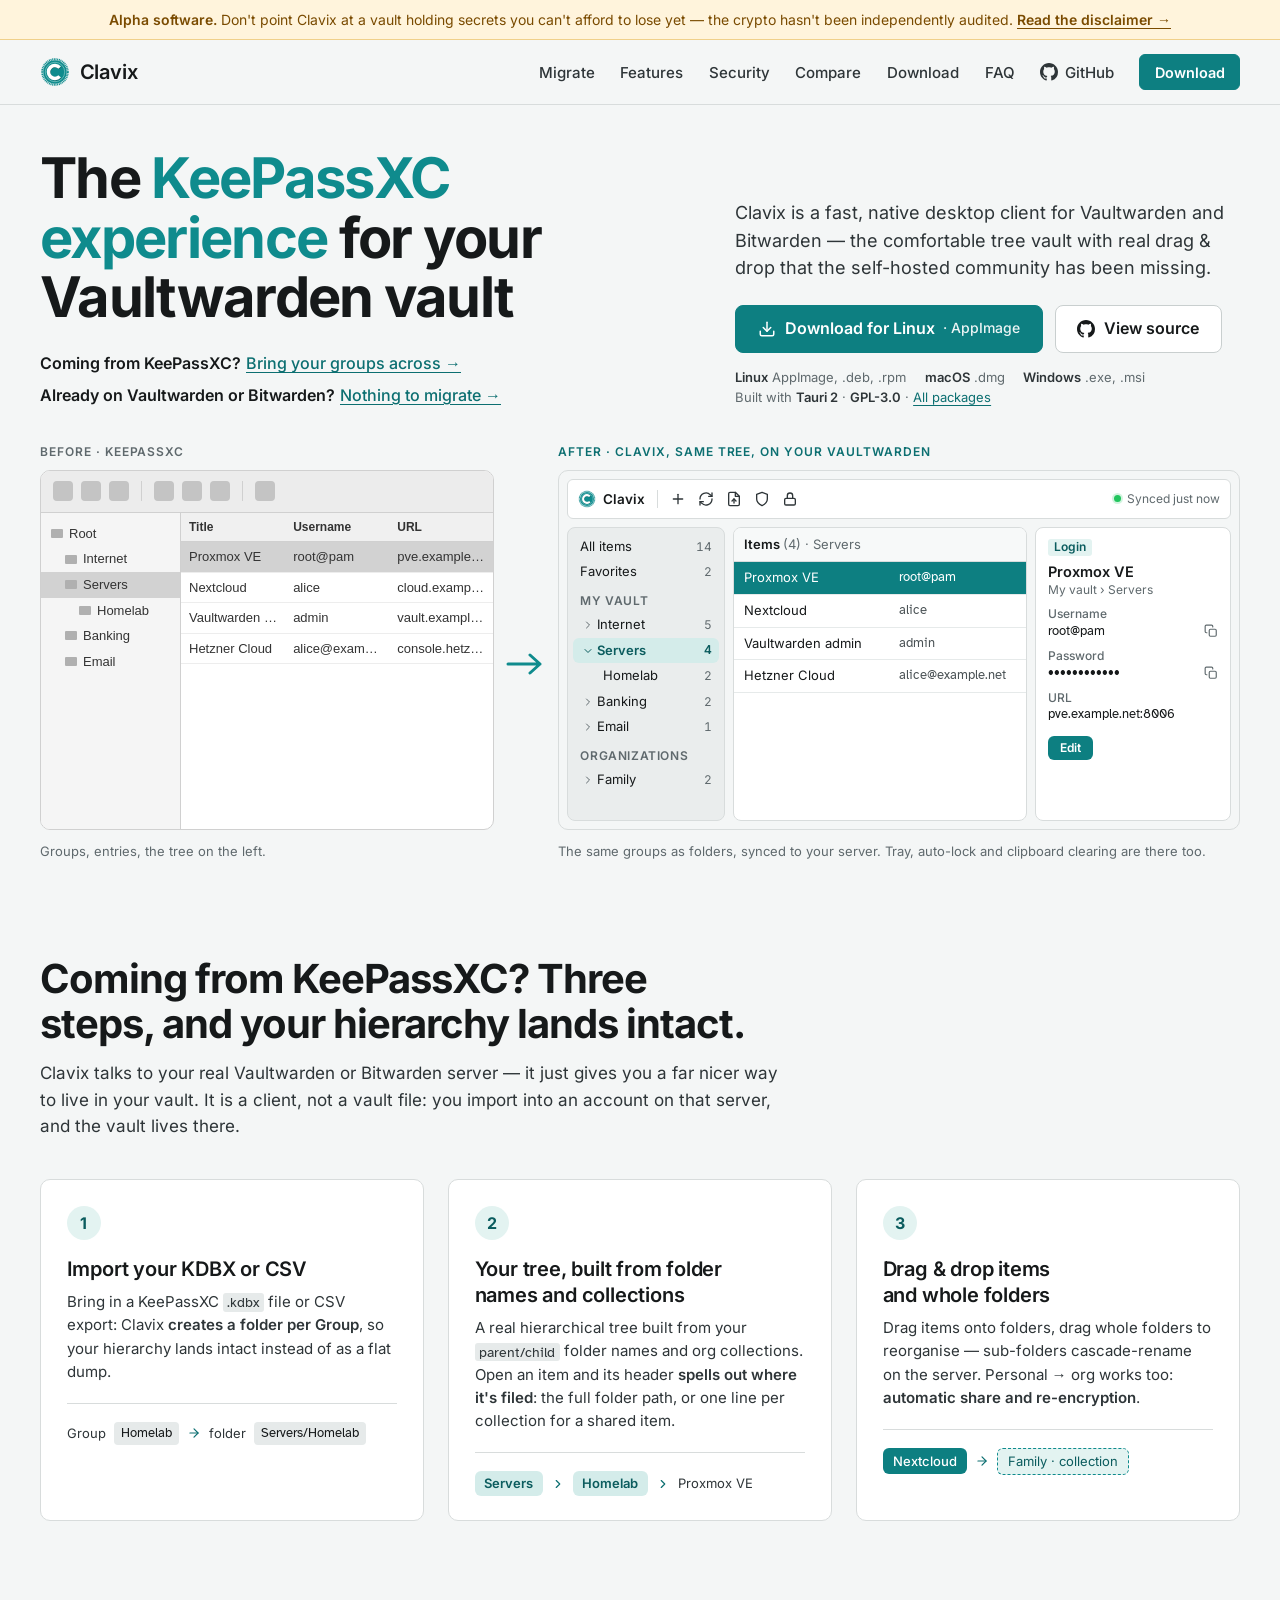
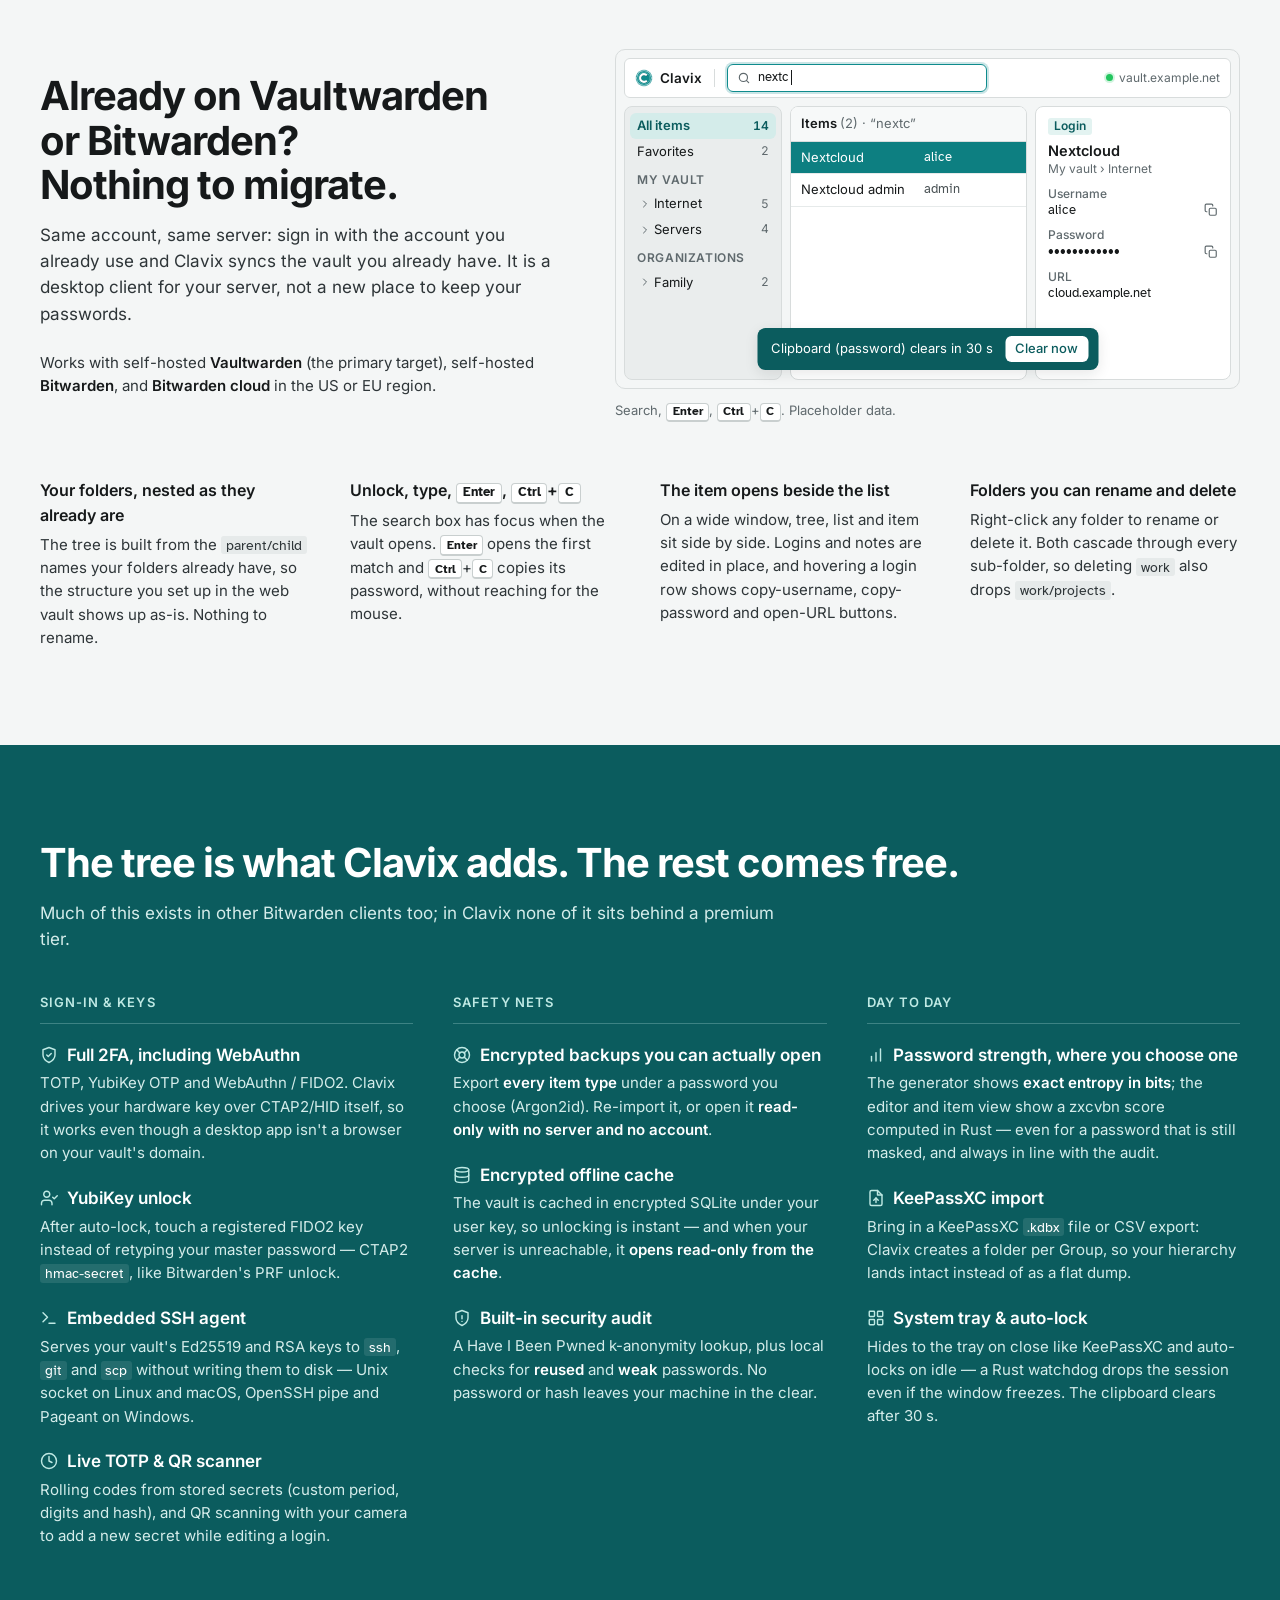
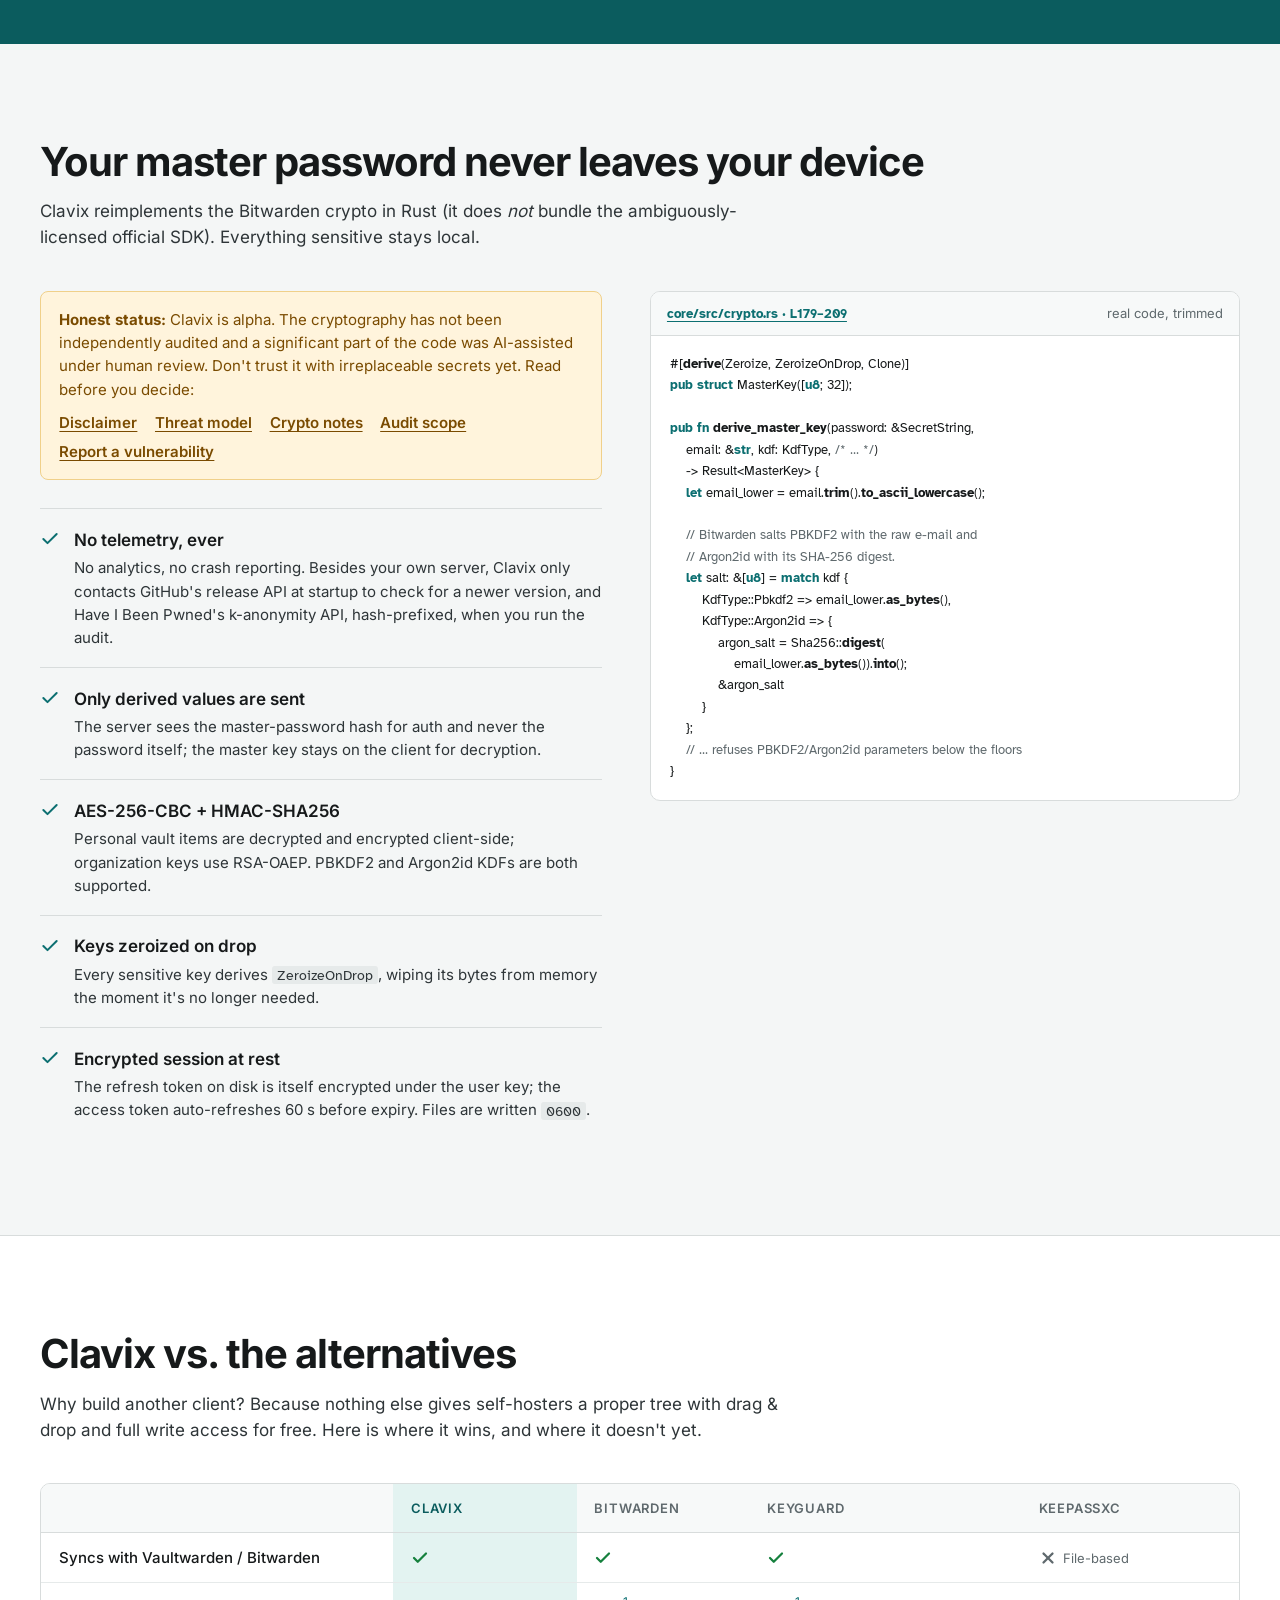
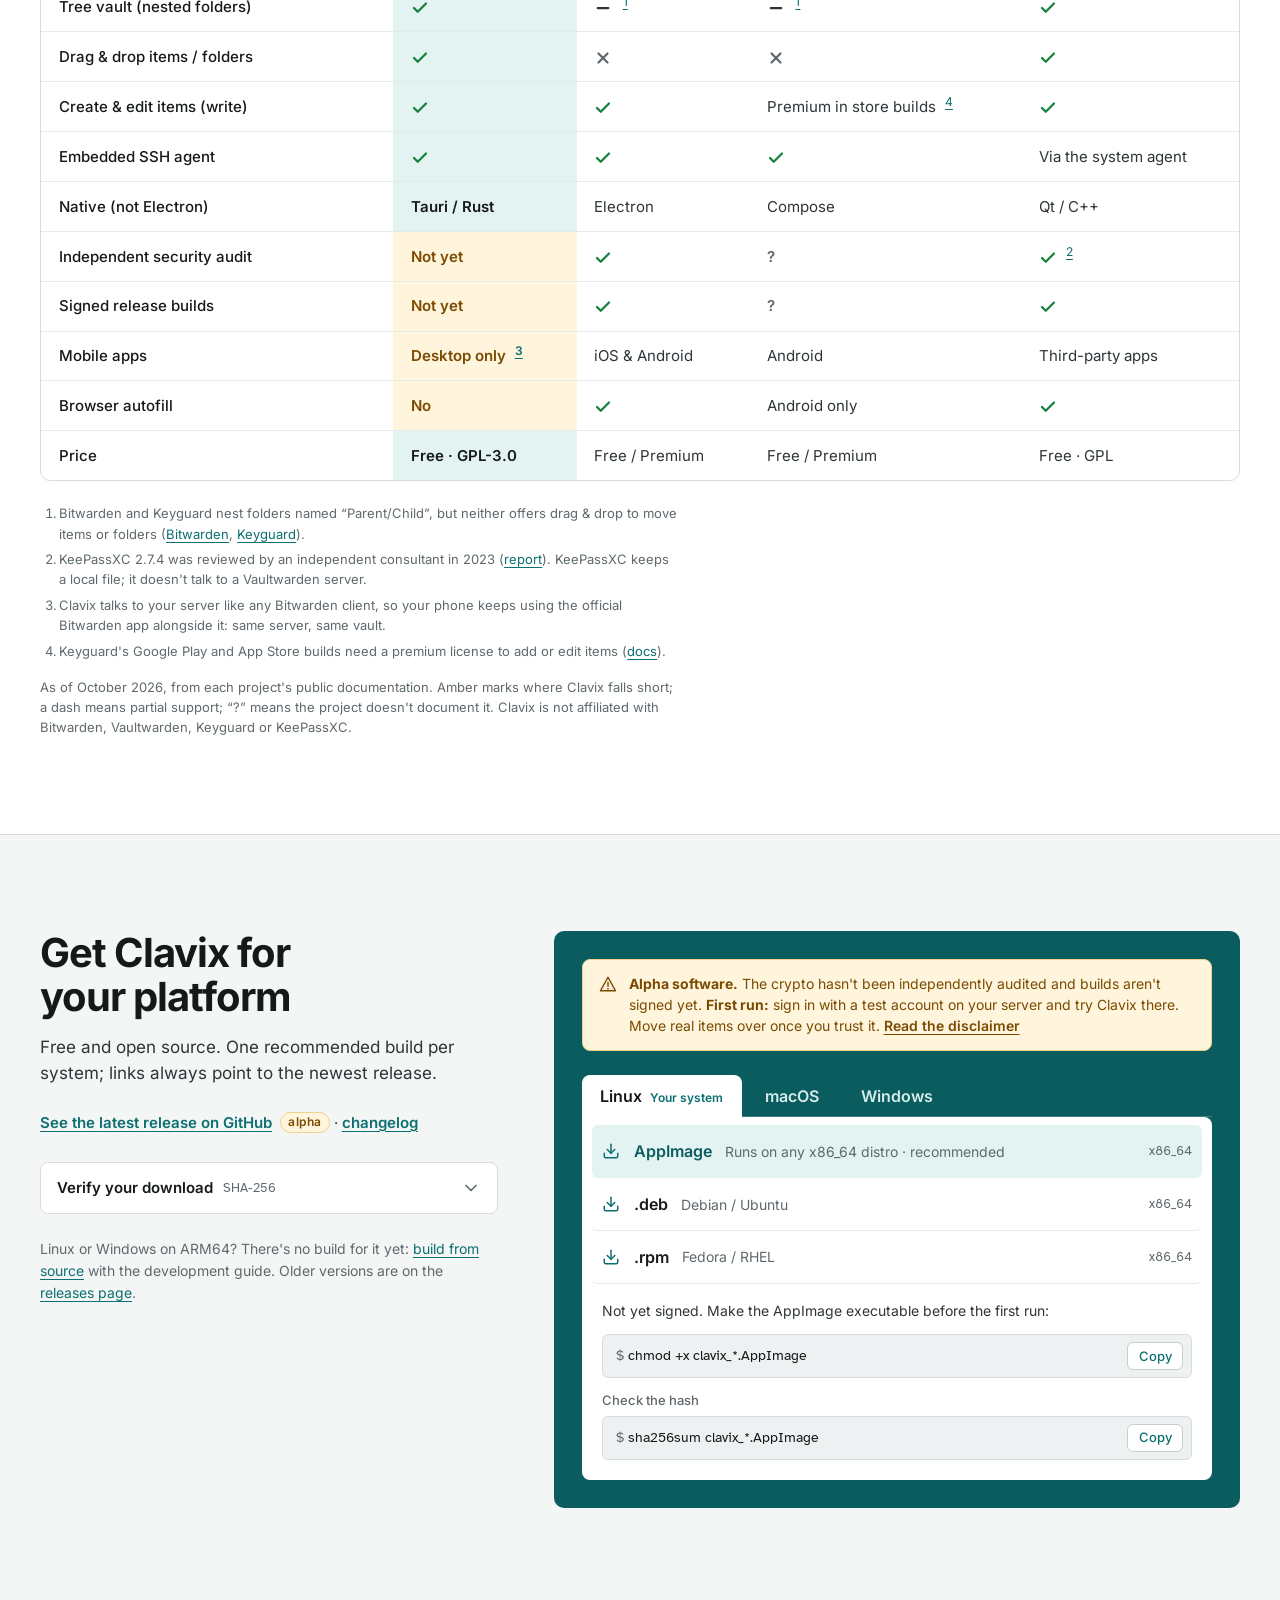
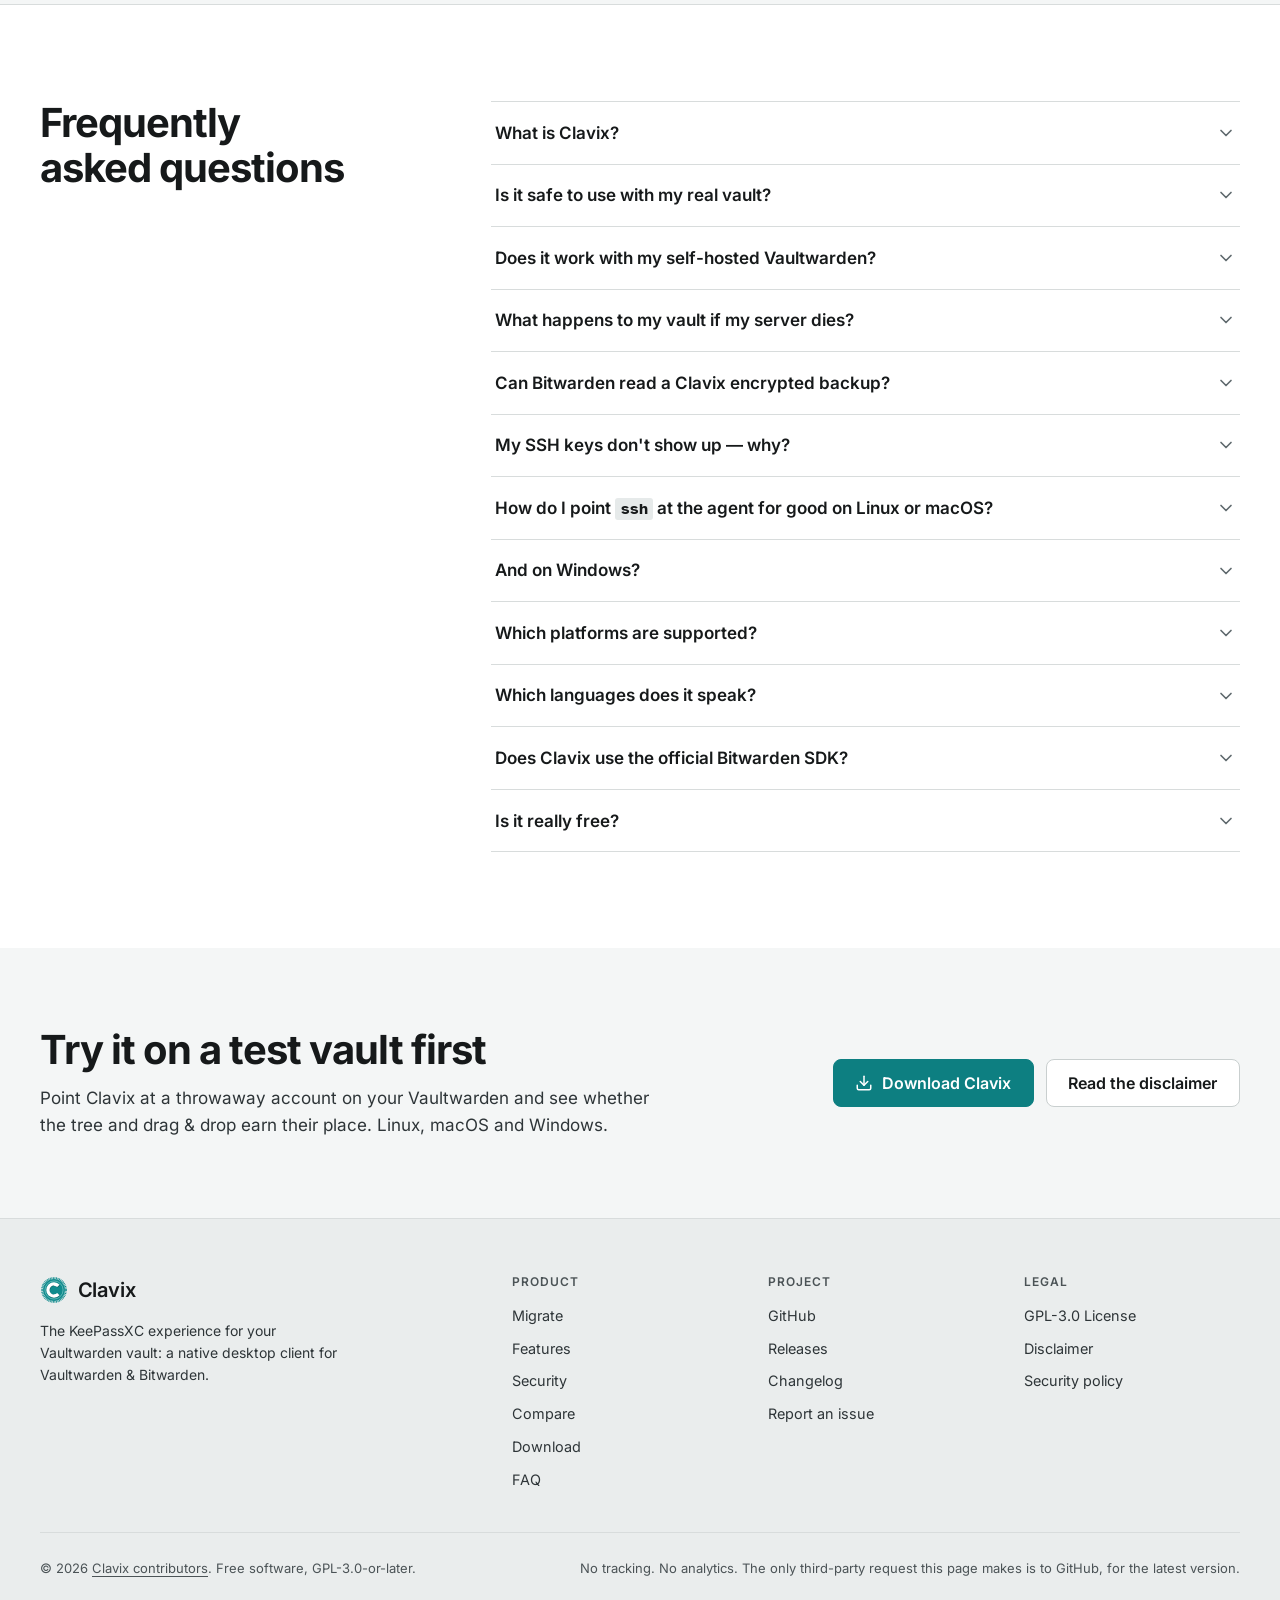
==== commit 1ba3903d: "Landing page: the app's new identity, light and dark Rebuild clavix.org around the seal and verdigri" ====
--- a/index.html
+++ b/index.html
@@ -14,7 +14,7 @@
   <meta property="og:image" content="https://clavix.org/assets/social-card.png">
   <meta property="og:image:width" content="1200">
   <meta property="og:image:height" content="630">
-  <meta property="og:image:alt" content="Clavix — desktop client for Vaultwarden and Bitwarden">
+  <meta property="og:image:alt" content="The Clavix seal and wordmark with the headline: the KeePassXC experience for your Vaultwarden vault">
 
   <!-- Twitter Card -->
   <meta name="twitter:card" content="summary_large_image">
@@ -24,38 +24,63 @@
 
   <link rel="icon" href="assets/favicon.svg" type="image/svg+xml">
   <link rel="canonical" href="https://clavix.org">
-  <meta name="theme-color" content="#070b16">
+  <meta name="color-scheme" content="light dark">
+  <meta name="theme-color" content="#f4f6f6" media="(prefers-color-scheme: light)">
+  <meta name="theme-color" content="#171a1b" media="(prefers-color-scheme: dark)">
   <link rel="preload" href="assets/fonts/inter-latin.woff2" as="font" type="font/woff2" crossorigin>
   <link rel="stylesheet" href="css/style.css">
   <script>document.documentElement.classList.add('js');</script>
 </head>
 <body data-repo="Upellift99/clavix">
+  <!-- Shared glyphs: the seal and the icon set, drawn once and reused. -->
+  <svg class="sprite" aria-hidden="true" focusable="false">
+    <symbol id="seal" viewBox="0 0 512 512"><circle cx="256" cy="256" r="218" fill="none" stroke="#0f8b8d" stroke-width="34" stroke-dasharray="17 11.6"/><circle cx="256" cy="256" r="200" fill="#0f8b8d"/><circle cx="256" cy="256" r="166" fill="none" stroke="#bfe9e4" stroke-width="8"/><path d="M336 182 A110 110 0 1 0 336 330" fill="none" stroke="#0b5c5e" stroke-width="60" transform="translate(7 8)"/><path d="M336 182 A110 110 0 1 0 336 330" fill="none" stroke="#fff" stroke-width="60"/></symbol>
+    <symbol id="i-gh" viewBox="0 0 24 24"><path fill="currentColor" d="M12 0C5.37 0 0 5.37 0 12c0 5.31 3.435 9.795 8.205 11.385.6.105.825-.255.825-.57 0-.285-.015-1.23-.015-2.235-3.015.555-3.795-.735-4.035-1.41-.135-.345-.72-1.41-1.23-1.695-.42-.225-1.02-.78-.015-.795.945-.015 1.62.87 1.845 1.23 1.08 1.815 2.805 1.305 3.495.99.105-.78.42-1.305.765-1.605-2.67-.3-5.46-1.335-5.46-5.925 0-1.305.465-2.385 1.23-3.225-.12-.3-.54-1.53.12-3.18 0 0 1.005-.315 3.3 1.23.96-.27 1.98-.405 3-.405s2.04.135 3 .405c2.295-1.56 3.3-1.23 3.3-1.23.66 1.65.24 2.88.12 3.18.765.84 1.23 1.905 1.23 3.225 0 4.605-2.805 5.625-5.475 5.925.435.375.81 1.095.81 2.22 0 1.605-.015 2.895-.015 3.3 0 .315.225.69.825.57A12.02 12.02 0 0024 12c0-6.63-5.37-12-12-12z"/></symbol>
+    <symbol id="i-dl" viewBox="0 0 24 24"><g fill="none" stroke="currentColor" stroke-width="2" stroke-linecap="round" stroke-linejoin="round"><path d="M21 15v4a2 2 0 0 1-2 2H5a2 2 0 0 1-2-2v-4"/><polyline points="7 10 12 15 17 10"/><line x1="12" y1="15" x2="12" y2="3"/></g></symbol>
+    <symbol id="i-yes" viewBox="0 0 24 24"><polyline points="20 6 9 17 4 12" fill="none" stroke="currentColor" stroke-width="3" stroke-linecap="round" stroke-linejoin="round"/></symbol>
+    <symbol id="i-no" viewBox="0 0 24 24"><g fill="none" stroke="currentColor" stroke-width="3" stroke-linecap="round"><line x1="18" y1="6" x2="6" y2="18"/><line x1="6" y1="6" x2="18" y2="18"/></g></symbol>
+    <symbol id="i-part" viewBox="0 0 24 24"><line x1="5" y1="12" x2="19" y2="12" stroke="currentColor" stroke-width="3" stroke-linecap="round"/></symbol>
+    <symbol id="i-chev" viewBox="0 0 24 24"><polyline points="6 9 12 15 18 9" fill="none" stroke="currentColor" stroke-width="2" stroke-linecap="round" stroke-linejoin="round"/></symbol>
+    <symbol id="i-chev-r" viewBox="0 0 24 24"><polyline points="9 6 15 12 9 18" fill="none" stroke="currentColor" stroke-width="2" stroke-linecap="round" stroke-linejoin="round"/></symbol>
+    <symbol id="i-arrow" viewBox="0 0 24 24"><g fill="none" stroke="currentColor" stroke-width="2" stroke-linecap="round" stroke-linejoin="round"><line x1="5" y1="12" x2="19" y2="12"/><polyline points="12 5 19 12 12 19"/></g></symbol>
+    <symbol id="i-check" viewBox="0 0 24 24"><polyline points="20 6 9 17 4 12" fill="none" stroke="currentColor" stroke-width="2.4" stroke-linecap="round" stroke-linejoin="round"/></symbol>
+    <symbol id="i-copy" viewBox="0 0 24 24"><g fill="none" stroke="currentColor" stroke-width="2" stroke-linecap="round" stroke-linejoin="round"><rect x="9" y="9" width="12" height="12" rx="2"/><path d="M5 15H4a2 2 0 0 1-2-2V4a2 2 0 0 1 2-2h9a2 2 0 0 1 2 2v1"/></g></symbol>
+    <symbol id="i-plus" viewBox="0 0 24 24"><g fill="none" stroke="currentColor" stroke-width="2" stroke-linecap="round"><line x1="12" y1="5" x2="12" y2="19"/><line x1="5" y1="12" x2="19" y2="12"/></g></symbol>
+    <symbol id="i-sync" viewBox="0 0 24 24"><g fill="none" stroke="currentColor" stroke-width="2" stroke-linecap="round" stroke-linejoin="round"><path d="M21 12a9 9 0 0 1-15.5 6.2L3 16"/><path d="M3 12a9 9 0 0 1 15.5-6.2L21 8"/><polyline points="21 3 21 8 16 8"/><polyline points="3 21 3 16 8 16"/></g></symbol>
+    <symbol id="i-import" viewBox="0 0 24 24"><g fill="none" stroke="currentColor" stroke-width="2" stroke-linecap="round" stroke-linejoin="round"><path d="M14 2H6a2 2 0 0 0-2 2v16a2 2 0 0 0 2 2h12a2 2 0 0 0 2-2V8z"/><polyline points="14 2 14 8 20 8"/><line x1="12" y1="18" x2="12" y2="12"/><polyline points="9 15 12 12 15 15"/></g></symbol>
+    <symbol id="i-shield" viewBox="0 0 24 24"><path d="M12 22s8-4 8-10V5l-8-3-8 3v7c0 6 8 10 8 10z" fill="none" stroke="currentColor" stroke-width="2" stroke-linejoin="round"/></symbol>
+    <symbol id="i-lock" viewBox="0 0 24 24"><g fill="none" stroke="currentColor" stroke-width="2" stroke-linecap="round"><rect x="4" y="11" width="16" height="10" rx="2"/><path d="M8 11V7a4 4 0 0 1 8 0v4"/></g></symbol>
+    <symbol id="i-search" viewBox="0 0 24 24"><g fill="none" stroke="currentColor" stroke-width="2" stroke-linecap="round"><circle cx="11" cy="11" r="7"/><line x1="20" y1="20" x2="16" y2="16"/></g></symbol>
+    <symbol id="i-warn" viewBox="0 0 24 24"><g fill="none" stroke="currentColor" stroke-width="2" stroke-linecap="round" stroke-linejoin="round"><path d="M12 3 2 21h20L12 3z"/><path d="M12 10v5M12 18v.5"/></g></symbol>
+  </svg>
+
   <a href="#main" class="skip-link">Skip to main content</a>
 
   <!-- Alpha notice -->
   <div class="alpha-bar">
-    <strong>Alpha software.</strong> Don't point Clavix at a vault holding secrets you can't afford to lose yet —
-    the crypto hasn't been independently audited. <a href="https://github.com/Upellift99/clavix/blob/master/DISCLAIMER.md" target="_blank" rel="noopener noreferrer">Read the disclaimer →</a>
+    <p><strong>Alpha software.</strong> Don't point Clavix at a vault holding secrets you can't afford to lose yet —
+    the crypto hasn't been independently audited. <a href="https://github.com/Upellift99/clavix/blob/master/DISCLAIMER.md" target="_blank" rel="noopener noreferrer">Read the disclaimer →</a></p>
   </div>
 
   <!-- Header -->
   <header class="header">
     <nav class="container nav" aria-label="Primary">
       <a href="#" class="logo" aria-label="Clavix home">
-        <img src="assets/clavix-logo.svg" alt="" width="30" height="30">
-        <span class="wordmark">Clav<span class="accent">ix</span></span>
+        <svg class="seal" width="30" height="30" aria-hidden="true"><use href="#seal"/></svg>
+        <span class="wordmark">Clavix</span>
       </a>
       <button class="nav-toggle" aria-label="Toggle navigation" aria-expanded="false" aria-controls="nav-links">
         <svg width="22" height="22" viewBox="0 0 24 24" fill="none" stroke="currentColor" stroke-width="2" stroke-linecap="round" aria-hidden="true"><line x1="3" y1="6" x2="21" y2="6"/><line x1="3" y1="12" x2="21" y2="12"/><line x1="3" y1="18" x2="21" y2="18"/></svg>
       </button>
       <div class="nav-links" id="nav-links">
+        <a href="#migrate">Migrate</a>
         <a href="#features">Features</a>
         <a href="#security">Security</a>
         <a href="#compare">Compare</a>
         <a href="#download">Download</a>
         <a href="#faq">FAQ</a>
-        <a href="https://github.com/Upellift99/clavix" class="nav-ico" target="_blank" rel="noopener noreferrer" aria-label="Clavix on GitHub">
-          <svg width="20" height="20" viewBox="0 0 24 24" fill="currentColor" aria-hidden="true"><path d="M12 0C5.37 0 0 5.37 0 12c0 5.31 3.435 9.795 8.205 11.385.6.105.825-.255.825-.57 0-.285-.015-1.23-.015-2.235-3.015.555-3.795-.735-4.035-1.41-.135-.345-.72-1.41-1.23-1.695-.42-.225-1.02-.78-.015-.795.945-.015 1.62.87 1.845 1.23 1.08 1.815 2.805 1.305 3.495.99.105-.78.42-1.305.765-1.605-2.67-.3-5.46-1.335-5.46-5.925 0-1.305.465-2.385 1.23-3.225-.12-.3-.54-1.53.12-3.18 0 0 1.005-.315 3.3 1.23.96-.27 1.98-.405 3-.405s2.04.135 3 .405c2.295-1.56 3.3-1.23 3.3-1.23.66 1.65.24 2.88.12 3.18.765.84 1.23 1.905 1.23 3.225 0 4.605-2.805 5.625-5.475 5.925.435.375.81 1.095.81 2.22 0 1.605-.015 2.895-.015 3.3 0 .315.225.69.825.57A12.02 12.02 0 0024 12c0-6.63-5.37-12-12-12z"/></svg>
+        <a href="https://github.com/Upellift99/clavix" class="nav-gh" target="_blank" rel="noopener noreferrer">
+          <svg width="18" height="18" aria-hidden="true"><use href="#i-gh"/></svg> GitHub
         </a>
         <a href="#download" class="btn btn-primary btn-sm">Download</a>
       </div>
@@ -64,179 +89,266 @@
 
   <main id="main">
     <!-- Hero -->
-    <section class="hero" id="hero">
-      <div class="container hero-grid">
-        <div class="hero-copy">
-          <h1>The <span class="grad">KeePassXC experience</span> for your Vaultwarden vault</h1>
-          <p class="hero-lead">
-            Clavix is a fast, native desktop client for Vaultwarden and Bitwarden — the
-            comfortable tree vault with real drag &amp; drop that the self-hosted community
-            has been missing.
-          </p>
-          <div class="hero-actions">
-            <a href="#download" class="btn btn-primary" id="hero-dl">
-              <svg width="18" height="18" viewBox="0 0 24 24" fill="none" stroke="currentColor" stroke-width="2" stroke-linecap="round" stroke-linejoin="round" aria-hidden="true"><path d="M21 15v4a2 2 0 0 1-2 2H5a2 2 0 0 1-2-2v-4"/><polyline points="7 10 12 15 17 10"/><line x1="12" y1="15" x2="12" y2="3"/></svg>
-              <span id="hero-dl-label">Download for desktop</span>
-            </a>
-            <a href="https://github.com/Upellift99/clavix" class="btn btn-ghost" target="_blank" rel="noopener noreferrer">
-              <svg width="18" height="18" viewBox="0 0 24 24" fill="currentColor" aria-hidden="true"><path d="M12 0C5.37 0 0 5.37 0 12c0 5.31 3.435 9.795 8.205 11.385.6.105.825-.255.825-.57 0-.285-.015-1.23-.015-2.235-3.015.555-3.795-.735-4.035-1.41-.135-.345-.72-1.41-1.23-1.695-.42-.225-1.02-.78-.015-.795.945-.015 1.62.87 1.845 1.23 1.08 1.815 2.805 1.305 3.495.99.105-.78.42-1.305.765-1.605-2.67-.3-5.46-1.335-5.46-5.925 0-1.305.465-2.385 1.23-3.225-.12-.3-.54-1.53.12-3.18 0 0 1.005-.315 3.3 1.23.96-.27 1.98-.405 3-.405s2.04.135 3 .405c2.295-1.56 3.3-1.23 3.3-1.23.66 1.65.24 2.88.12 3.18.765.84 1.23 1.905 1.23 3.225 0 4.605-2.805 5.625-5.475 5.925.435.375.81 1.095.81 2.22 0 1.605-.015 2.895-.015 3.3 0 .315.225.69.825.57A12.02 12.02 0 0024 12c0-6.63-5.37-12-12-12z"/></svg>
-              View source
-            </a>
-          </div>
-          <div class="hero-meta">
-            <span><b>Linux</b></span><span class="dot"></span>
-            <span><b>macOS</b></span><span class="dot"></span>
-            <span><b>Windows</b></span><span class="dot"></span>
-            <span>Built with <b>Tauri 2</b></span><span class="dot"></span>
-            <span><b>GPL-3.0</b></span>
-          </div>
-        </div>
-
-        <!-- App mockup: tree vault + drag & drop (Clavix's killer feature) -->
-        <figure class="mockup" aria-label="Clavix: an item is dragged from Inbox onto the Work folder, and its header path changes to Personal / Work">
-          <div class="mockup-bar">
-            <div class="tl"><span></span><span></span><span></span></div>
-            <div class="mockup-title">Clavix — My Vault</div>
-          </div>
-            <div class="flead-demo" aria-hidden="true">
-              <div class="fdemo">
-                <div class="fdemo-tree">
-                  <div class="fdemo-node"><span class="mk-caret">▾</span><svg width="13" height="13" viewBox="0 0 24 24" fill="none" stroke="currentColor" stroke-width="2"><path d="M3 7a2 2 0 0 1 2-2h4l2 2h8a2 2 0 0 1 2 2v8a2 2 0 0 1-2 2H5a2 2 0 0 1-2-2z"/></svg> Personal</div>
-                  <div class="fdemo-node child is-sel"><svg width="13" height="13" viewBox="0 0 24 24" fill="none" stroke="currentColor" stroke-width="2"><path d="M3 7a2 2 0 0 1 2-2h4l2 2h8a2 2 0 0 1 2 2v8a2 2 0 0 1-2 2H5a2 2 0 0 1-2-2z"/></svg> Inbox</div>
-                  <div class="fdemo-node child fdemo-target"><svg width="13" height="13" viewBox="0 0 24 24" fill="none" stroke="currentColor" stroke-width="2"><path d="M3 7a2 2 0 0 1 2-2h4l2 2h8a2 2 0 0 1 2 2v8a2 2 0 0 1-2 2H5a2 2 0 0 1-2-2z"/></svg> Work</div>
-                  <div class="fdemo-node child"><svg width="13" height="13" viewBox="0 0 24 24" fill="none" stroke="currentColor" stroke-width="2"><path d="M3 7a2 2 0 0 1 2-2h4l2 2h8a2 2 0 0 1 2 2v8a2 2 0 0 1-2 2H5a2 2 0 0 1-2-2z"/></svg> Projects</div>
-                  <div class="fdemo-node"><span class="mk-caret">▸</span><svg width="13" height="13" viewBox="0 0 24 24" fill="none" stroke="currentColor" stroke-width="2"><path d="M17 21v-2a4 4 0 0 0-4-4H5a4 4 0 0 0-4 4v2"/><circle cx="9" cy="7" r="4"/></svg> Acme Inc.</div>
+    <section class="hero" id="hero" aria-labelledby="hero-title">
+      <div class="container">
+        <div class="hero-grid">
+          <div class="hero-copy">
+            <h1 id="hero-title">The <em>KeePassXC experience</em> for your Vaultwarden vault</h1>
+            <ul class="doors">
+              <li><span>Coming from KeePassXC?</span> <a href="#migrate">Bring your groups across →</a></li>
+              <li><span>Already on Vaultwarden or Bitwarden?</span> <a href="#vaultwarden">Nothing to migrate →</a></li>
+            </ul>
+          </div>
+          <div class="hero-side">
+            <p class="hero-lead">Clavix is a fast, native desktop client for Vaultwarden and Bitwarden — the comfortable tree vault with real drag &amp; drop that the self-hosted community has been missing.</p>
+            <div class="actions">
+              <a href="#download" class="btn btn-primary btn-lg" id="hero-dl">
+                <svg width="18" height="18" aria-hidden="true"><use href="#i-dl"/></svg>
+                <span id="hero-dl-label">Download for desktop</span><small id="hero-dl-pkg" hidden></small>
+              </a>
+              <a href="https://github.com/Upellift99/clavix" class="btn btn-secondary btn-lg" target="_blank" rel="noopener noreferrer">
+                <svg width="18" height="18" aria-hidden="true"><use href="#i-gh"/></svg>
+                View source
+              </a>
+            </div>
+            <p class="hero-meta"><span><b>Linux</b> AppImage, .deb, .rpm</span> <span><b>macOS</b> .dmg</span> <span><b>Windows</b> .exe, .msi</span><br>Built with <b>Tauri 2</b> · <b>GPL-3.0</b> · <a href="#download">All packages</a></p>
+          </div>
+        </div>
+
+        <figure class="pair">
+          <div class="pair-side">
+            <p class="pair-label" aria-hidden="true">Before · KeePassXC</p>
+            <div class="win kp" aria-hidden="true">
+              <div class="kp-bar"><i></i><i></i><i></i><b></b><i></i><i></i><i></i><b></b><i></i></div>
+              <div class="kp-body">
+                <ul class="kp-groups">
+                  <li><i class="kp-fold"></i>Root</li>
+                  <li class="d1"><i class="kp-fold"></i>Internet</li>
+                  <li class="d1 on"><i class="kp-fold"></i>Servers</li>
+                  <li class="d2"><i class="kp-fold"></i>Homelab</li>
+                  <li class="d1"><i class="kp-fold"></i>Banking</li>
+                  <li class="d1"><i class="kp-fold"></i>Email</li>
+                </ul>
+                <table class="kp-table">
+                  <thead><tr><th>Title</th><th>Username</th><th class="kp-url">URL</th></tr></thead>
+                  <tbody>
+                    <tr class="on"><td>Proxmox VE</td><td>root@pam</td><td class="kp-url">pve.example.net</td></tr>
+                    <tr><td>Nextcloud</td><td>alice</td><td class="kp-url">cloud.example.net</td></tr>
+                    <tr><td>Vaultwarden admin</td><td>admin</td><td class="kp-url">vault.example.net</td></tr>
+                    <tr><td>Hetzner Cloud</td><td>alice@example.net</td><td class="kp-url">console.hetzner.cloud</td></tr>
+                  </tbody>
+                </table>
+              </div>
+            </div>
+            <p class="pair-cap" aria-hidden="true">Groups, entries, the tree on the left.</p>
+          </div>
+
+          <div class="pair-arrow" aria-hidden="true"><svg width="40" height="24" viewBox="0 0 40 24"><path d="M2 12h32M24 3l10 9-10 9" fill="none" stroke="currentColor" stroke-width="3" stroke-linecap="round" stroke-linejoin="round"/></svg></div>
+
+          <div class="pair-side">
+            <p class="pair-label is-after" aria-hidden="true">After · Clavix, same tree, on your Vaultwarden</p>
+            <div class="win cx" aria-hidden="true">
+              <div class="cx-bar">
+                <span class="cx-brand"><svg class="seal" width="18" height="18"><use href="#seal"/></svg>Clavix</span>
+                <span class="cx-tools"><svg><use href="#i-plus"/></svg><svg><use href="#i-sync"/></svg><svg><use href="#i-import"/></svg><svg><use href="#i-shield"/></svg><svg><use href="#i-lock"/></svg></span>
+                <span class="cx-sync"><i></i>Synced just now</span>
+              </div>
+              <div class="cx-cols">
+                <div class="cx-tree">
+                  <div class="n">All items <span>14</span></div>
+                  <div class="n">Favorites <span>2</span></div>
+                  <div class="sec">My vault</div>
+                  <div class="n d1"><svg class="car"><use href="#i-chev-r"/></svg>Internet <span>5</span></div>
+                  <div class="n d1 on"><svg class="car"><use href="#i-chev"/></svg>Servers <span>4</span></div>
+                  <div class="n d2">Homelab <span>2</span></div>
+                  <div class="n d1"><svg class="car"><use href="#i-chev-r"/></svg>Banking <span>2</span></div>
+                  <div class="n d1"><svg class="car"><use href="#i-chev-r"/></svg>Email <span>1</span></div>
+                  <div class="sec">Organizations</div>
+                  <div class="n d1"><svg class="car"><use href="#i-chev-r"/></svg>Family <span>2</span></div>
                 </div>
-                <div class="fdemo-list">
-                  <div class="fdemo-slot"></div>
-                  <div class="fdemo-row"><span class="mk-fav" style="background:#c94431">M</span> Mailcow admin</div>
-                  <div class="fdemo-row"><span class="mk-fav" style="background:#0072b1">N</span> Nextcloud</div>
-                  <div class="fdemo-row"><span class="mk-fav" style="background:#1b7a51">S</span> SSH — build server</div>
+                <div class="cx-list">
+                  <div class="cx-lh">Items <span>(4) · Servers</span></div>
+                  <div class="row on"><span>Proxmox VE</span><span class="data">root@pam</span></div>
+                  <div class="row"><span>Nextcloud</span><span class="data">alice</span></div>
+                  <div class="row"><span>Vaultwarden admin</span><span class="data">admin</span></div>
+                  <div class="row"><span>Hetzner Cloud</span><span class="data">alice@example.net</span></div>
                 </div>
-                <div class="fdemo-chip"><span class="mk-fav" style="background:#2d6cdf">G</span> <span class="fdemo-chip-t">GitLab — self-hosted</span><svg class="fdemo-cursor" width="18" height="18" viewBox="0 0 24 24"><path d="M5 3l14 8-6.5 1.5L9 19z" fill="#eef2fb" stroke="#070b16" stroke-width="1.5" stroke-linejoin="round"/></svg></div>
-              </div>
-              <div class="fd-head">
-                <span class="mk-fav fd-fav">G</span>
-                <div class="fd-meta">
-                  <span class="fd-title">GitLab — self-hosted</span>
-                  <span class="fd-path"><svg width="13" height="13" viewBox="0 0 24 24" fill="none" stroke="currentColor" stroke-width="2"><path d="M3 7a2 2 0 0 1 2-2h4l2 2h8a2 2 0 0 1 2 2v8a2 2 0 0 1-2 2H5a2 2 0 0 1-2-2z"/></svg> <span class="fd-swap"><span class="fd-from">Personal <i>/</i> Inbox</span><span class="fd-to">Personal <i>/</i> Work</span></span></span>
+                <div class="cx-det">
+                  <span class="badge">Login</span>
+                  <div class="cx-title">Proxmox VE</div>
+                  <div class="cx-path">My vault › Servers</div>
+                  <div class="k">Username</div><div class="v data">root@pam <svg><use href="#i-copy"/></svg></div>
+                  <div class="k">Password</div><div class="v data">•••••••••••• <svg><use href="#i-copy"/></svg></div>
+                  <div class="k">URL</div><div class="v data">pve.example.net:8006</div>
+                  <span class="cx-edit">Edit</span>
                 </div>
               </div>
-                        </div>
-          <figcaption class="visually-hidden">A login item is dragged from the Inbox list onto the “Work” folder in the tree; its header then reads Personal / Work.</figcaption>
+            </div>
+            <p class="pair-cap" aria-hidden="true">The same groups as folders, synced to your server. Tray, auto-lock and clipboard clearing are there too.</p>
+          </div>
+          <figcaption class="visually-hidden">Illustration with placeholder data: a KeePassXC window with the groups Internet, Servers (containing Homelab), Banking and Email, and the same groups as folders in Clavix's three-column window, with the folder tree, the item list and the open item side by side.</figcaption>
         </figure>
-      </div>
-    </section>
-
-    <!-- Trust strip -->
-    <div class="trust">
-      <div class="container trust-row">
-        <span><svg width="17" height="17" viewBox="0 0 24 24" fill="none" stroke="currentColor" stroke-width="2" stroke-linecap="round" stroke-linejoin="round" aria-hidden="true"><path d="M18.36 6.64A9 9 0 1 1 5.64 6.64"/><line x1="12" y1="2" x2="12" y2="12"/></svg> No telemetry, ever</span>
-        <span><svg width="17" height="17" viewBox="0 0 24 24" fill="none" stroke="currentColor" stroke-width="2" stroke-linecap="round" stroke-linejoin="round" aria-hidden="true"><path d="M5 12.55a11 11 0 0 1 14.08 0"/><path d="M1.42 9a16 16 0 0 1 21.16 0"/><path d="M8.53 16.11a6 6 0 0 1 6.95 0"/><line x1="12" y1="20" x2="12.01" y2="20"/></svg> Opens offline, read-only</span>
-        <span><svg width="17" height="17" viewBox="0 0 24 24" fill="none" stroke="currentColor" stroke-width="2" stroke-linecap="round" stroke-linejoin="round" aria-hidden="true"><path d="M12 20h9"/><path d="M16.5 3.5a2.1 2.1 0 0 1 3 3L7 19l-4 1 1-4z"/></svg> Full write access, no premium tier</span>
-      </div>
-    </div>
-
-    <!-- Features -->
-    <section class="features" id="features">
+
+      </div>
+    </section>
+
+    <!-- Moving from KeePassXC -->
+    <section class="migrate" id="migrate" aria-labelledby="migrate-title">
       <div class="container">
         <div class="section-head">
-          <span class="eyebrow">Features</span>
-          <h2 class="section-title">The tree is what Clavix adds. The rest comes free.</h2>
-          <p class="section-sub">Clavix talks to your real Vaultwarden or Bitwarden server — it just gives you a far nicer way to live in your vault.</p>
-        </div>
-        <article class="flead reveal">
-          <div class="flead-copy">
-            <span class="only-tag">Only in Clavix</span>
-            <h3>Tree vault &amp; drag &amp; drop</h3>
-            <p>A real hierarchical tree built from your <code>parent/child</code> folder names and org collections. <span class="tag">Drag items onto folders</span>, drag whole folders to reorganise — sub-folders cascade-rename on the server.</p>
-            <p>Open an item and its header <strong>spells out where it's filed</strong>: the full folder path, or one line per collection for a shared item. Two entries with the same name never get mixed up.</p>
-          </div>
-          <div class="frename" aria-hidden="true">
-            <div class="fr-pair">
-              <div class="fr-col"><span class="fr-label">Before</span><div class="fdemo-node"><span class="mk-caret">▾</span><svg width="13" height="13" viewBox="0 0 24 24" fill="none" stroke="currentColor" stroke-width="2"><path d="M3 7a2 2 0 0 1 2-2h4l2 2h8a2 2 0 0 1 2 2v8a2 2 0 0 1-2 2H5a2 2 0 0 1-2-2z"/></svg> Personal</div><div class="fdemo-node child"><svg width="13" height="13" viewBox="0 0 24 24" fill="none" stroke="currentColor" stroke-width="2"><path d="M3 7a2 2 0 0 1 2-2h4l2 2h8a2 2 0 0 1 2 2v8a2 2 0 0 1-2 2H5a2 2 0 0 1-2-2z"/></svg> Work</div><div class="fdemo-node child2"><svg width="13" height="13" viewBox="0 0 24 24" fill="none" stroke="currentColor" stroke-width="2"><path d="M3 7a2 2 0 0 1 2-2h4l2 2h8a2 2 0 0 1 2 2v8a2 2 0 0 1-2 2H5a2 2 0 0 1-2-2z"/></svg> Projects</div><div class="fdemo-node child2"><svg width="13" height="13" viewBox="0 0 24 24" fill="none" stroke="currentColor" stroke-width="2"><path d="M3 7a2 2 0 0 1 2-2h4l2 2h8a2 2 0 0 1 2 2v8a2 2 0 0 1-2 2H5a2 2 0 0 1-2-2z"/></svg> Infra</div></div>
-              <svg class="fr-arrow" width="22" height="22" viewBox="0 0 24 24" fill="none" stroke="currentColor" stroke-width="2" stroke-linecap="round" stroke-linejoin="round" aria-hidden="true"><line x1="5" y1="12" x2="19" y2="12"/><polyline points="12 5 19 12 12 19"/></svg>
-              <div class="fr-col"><span class="fr-label">Rename “Work” to “Clients”</span><div class="fdemo-node"><span class="mk-caret">▾</span><svg width="13" height="13" viewBox="0 0 24 24" fill="none" stroke="currentColor" stroke-width="2"><path d="M3 7a2 2 0 0 1 2-2h4l2 2h8a2 2 0 0 1 2 2v8a2 2 0 0 1-2 2H5a2 2 0 0 1-2-2z"/></svg> Personal</div><div class="fdemo-node child is-new"><svg width="13" height="13" viewBox="0 0 24 24" fill="none" stroke="currentColor" stroke-width="2"><path d="M3 7a2 2 0 0 1 2-2h4l2 2h8a2 2 0 0 1 2 2v8a2 2 0 0 1-2 2H5a2 2 0 0 1-2-2z"/></svg> Clients</div><div class="fdemo-node child2 is-moved"><svg width="13" height="13" viewBox="0 0 24 24" fill="none" stroke="currentColor" stroke-width="2"><path d="M3 7a2 2 0 0 1 2-2h4l2 2h8a2 2 0 0 1 2 2v8a2 2 0 0 1-2 2H5a2 2 0 0 1-2-2z"/></svg> Projects</div><div class="fdemo-node child2 is-moved"><svg width="13" height="13" viewBox="0 0 24 24" fill="none" stroke="currentColor" stroke-width="2"><path d="M3 7a2 2 0 0 1 2-2h4l2 2h8a2 2 0 0 1 2 2v8a2 2 0 0 1-2 2H5a2 2 0 0 1-2-2z"/></svg> Infra</div></div>
-            </div>
-            <div class="fd-head">
-              <span class="mk-fav fd-fav">G</span>
-              <div class="fd-meta">
-                <span class="fd-title">GitLab — self-hosted</span>
-                <span class="fd-path"><svg width="13" height="13" viewBox="0 0 24 24" fill="none" stroke="currentColor" stroke-width="2"><path d="M3 7a2 2 0 0 1 2-2h4l2 2h8a2 2 0 0 1 2 2v8a2 2 0 0 1-2 2H5a2 2 0 0 1-2-2z"/></svg> Personal <i>/</i> Clients <i>/</i> Projects</span>
+          <h2 id="migrate-title">Coming from KeePassXC? Three steps, and your hierarchy lands intact.</h2>
+          <p class="section-sub">Clavix talks to your real Vaultwarden or Bitwarden server — it just gives you a far nicer way to live in your vault. It is a client, not a vault file: you import into an account on that server, and the vault lives there.</p>
+        </div>
+        <ol class="steps">
+          <li class="step">
+            <span class="num" aria-hidden="true">1</span>
+            <h3>Import your KDBX or CSV</h3>
+            <p>Bring in a KeePassXC <code>.kdbx</code> file or CSV export: Clavix <strong>creates a folder per Group</strong>, so your hierarchy lands intact instead of as a flat dump.</p>
+            <div class="vis" aria-hidden="true"><span class="vis-k">Group</span><span class="chip">Homelab</span><svg class="to"><use href="#i-arrow"/></svg><span class="vis-k">folder</span><span class="chip">Servers/Homelab</span></div>
+          </li>
+          <li class="step">
+            <span class="num" aria-hidden="true">2</span>
+            <h3>Your tree, built from folder names and collections</h3>
+            <p>A real hierarchical tree built from your <code>parent/child</code> folder names and org collections. Open an item and its header <strong>spells out where it's filed</strong>: the full folder path, or one line per collection for a shared item.</p>
+            <div class="vis" aria-hidden="true"><span class="pill">Servers</span><svg class="to"><use href="#i-chev-r"/></svg><span class="pill">Homelab</span><svg class="to"><use href="#i-chev-r"/></svg><span>Proxmox VE</span></div>
+          </li>
+          <li class="step">
+            <span class="num" aria-hidden="true">3</span>
+            <h3>Drag &amp; drop items and whole folders</h3>
+            <p>Drag items onto folders, drag whole folders to reorganise — sub-folders cascade-rename on the server. Personal → org works too: <strong>automatic share and re-encryption</strong>.</p>
+            <div class="vis" aria-hidden="true"><span class="drag">Nextcloud</span><svg class="to"><use href="#i-arrow"/></svg><span class="org">Family · collection</span></div>
+          </li>
+        </ol>
+      </div>
+    </section>
+
+    <!-- Already on Vaultwarden / Bitwarden -->
+    <section class="vw" id="vaultwarden" aria-labelledby="vw-title">
+      <div class="container">
+        <div class="vw-grid">
+          <div class="vw-copy">
+            <h2 id="vw-title">Already on Vaultwarden or Bitwarden? Nothing to migrate.</h2>
+            <p class="section-sub">Same account, same server: sign in with the account you already use and Clavix syncs the vault you already have. It is a desktop client for your server, not a new place to keep your passwords.</p>
+            <p class="vw-servers">Works with self-hosted <strong>Vaultwarden</strong> (the primary target), self-hosted <strong>Bitwarden</strong>, and <strong>Bitwarden cloud</strong> in the US or EU region.</p>
+          </div>
+          <figure class="vw-demo">
+            <div class="win cx cx-keys" aria-hidden="true">
+              <div class="cx-bar">
+                <span class="cx-brand"><svg class="seal" width="18" height="18"><use href="#seal"/></svg>Clavix</span>
+                <span class="cx-search"><svg><use href="#i-search"/></svg>nextc<i class="caret"></i></span>
+                <span class="cx-sync"><i></i>vault.example.net</span>
               </div>
-            </div>
-            <p class="fd-cap">Sub-folders follow the rename on the server, and every item's header shows its new path.</p>
-          </div>
-        </article>
-
-        <p class="fgroups-intro"><strong>Also included, free.</strong> Much of this exists in other Bitwarden clients too; in Clavix none of it sits behind a premium tier.</p>
-        <div class="fgroups">
-          <div class="fgroup reveal">
-            <h3>Sign-in &amp; keys</h3>
-              <div class="fitem">
-                <h4><svg width="18" height="18" viewBox="0 0 24 24" fill="none" stroke="currentColor" stroke-width="1.9" stroke-linecap="round" stroke-linejoin="round" aria-hidden="true"><path d="M12 22s8-4 8-10V5l-8-3-8 3v7c0 6 8 10 8 10z"/><path d="M9 12l2 2 4-4"/></svg> Full 2FA, including WebAuthn</h4>
-                <p>TOTP, YubiKey OTP and <span class="tag">WebAuthn / FIDO2</span>. Clavix drives your hardware key over CTAP2/HID itself, so it works even though a desktop app isn't a browser on your vault's domain.</p>
+              <div class="cx-cols">
+                <div class="cx-tree">
+                  <div class="n on">All items <span>14</span></div>
+                  <div class="n">Favorites <span>2</span></div>
+                  <div class="sec">My vault</div>
+                  <div class="n d1"><svg class="car"><use href="#i-chev-r"/></svg>Internet <span>5</span></div>
+                  <div class="n d1"><svg class="car"><use href="#i-chev-r"/></svg>Servers <span>4</span></div>
+                  <div class="sec">Organizations</div>
+                  <div class="n d1"><svg class="car"><use href="#i-chev-r"/></svg>Family <span>2</span></div>
+                </div>
+                <div class="cx-list">
+                  <div class="cx-lh">Items <span>(2) · “nextc”</span></div>
+                  <div class="row on"><span>Nextcloud</span><span class="data">alice</span></div>
+                  <div class="row"><span>Nextcloud admin</span><span class="data">admin</span></div>
+                </div>
+                <div class="cx-det">
+                  <span class="badge">Login</span>
+                  <div class="cx-title">Nextcloud</div>
+                  <div class="cx-path">My vault › Internet</div>
+                  <div class="k">Username</div><div class="v data">alice <svg><use href="#i-copy"/></svg></div>
+                  <div class="k">Password</div><div class="v data">•••••••••••• <svg><use href="#i-copy"/></svg></div>
+                  <div class="k">URL</div><div class="v data">cloud.example.net</div>
+                </div>
               </div>
-              <div class="fitem">
-                <h4><svg width="18" height="18" viewBox="0 0 24 24" fill="none" stroke="currentColor" stroke-width="1.9" stroke-linecap="round" stroke-linejoin="round" aria-hidden="true"><path d="M16 21v-2a4 4 0 0 0-4-4H6a4 4 0 0 0-4 4v2"/><circle cx="9" cy="7" r="4"/><path d="m17 11 2 2 4-4"/></svg> YubiKey unlock</h4>
-                <p>After auto-lock, <span class="tag">touch a registered FIDO2 key</span> instead of retyping your master password — CTAP2 <code>hmac-secret</code>, like Bitwarden's PRF unlock.</p>
-              </div>
-              <div class="fitem">
-                <h4><svg width="18" height="18" viewBox="0 0 24 24" fill="none" stroke="currentColor" stroke-width="1.9" stroke-linecap="round" stroke-linejoin="round" aria-hidden="true"><polyline points="4 17 10 11 4 5"/><line x1="12" y1="19" x2="20" y2="19"/></svg> Embedded SSH agent</h4>
-                <p>Serves your vault's Ed25519 and RSA keys to <code>ssh</code>, <code>git</code> and <code>scp</code> <span class="tag">without writing them to disk</span> — Unix socket on Linux and macOS, OpenSSH pipe and Pageant on Windows.</p>
-              </div>
-              <div class="fitem">
-                <h4><svg width="18" height="18" viewBox="0 0 24 24" fill="none" stroke="currentColor" stroke-width="1.9" stroke-linecap="round" stroke-linejoin="round" aria-hidden="true"><circle cx="12" cy="12" r="10"/><path d="M12 6v6l4 2"/></svg> Live TOTP &amp; QR scanner</h4>
-                <p>Rolling codes from stored secrets (custom period, digits and hash), and <span class="tag">QR scanning with your camera</span> to add a new secret while editing a login.</p>
-              </div>
-          </div>
-
-          <div class="fgroup reveal">
-            <h3>Safety nets</h3>
-              <div class="fitem">
-                <h4><svg width="18" height="18" viewBox="0 0 24 24" fill="none" stroke="currentColor" stroke-width="1.9" stroke-linecap="round" stroke-linejoin="round" aria-hidden="true"><circle cx="12" cy="12" r="10"/><circle cx="12" cy="12" r="4"/><line x1="4.9" y1="4.9" x2="9.2" y2="9.2"/><line x1="14.8" y1="14.8" x2="19.1" y2="19.1"/><line x1="14.8" y1="9.2" x2="19.1" y2="4.9"/><line x1="4.9" y1="19.1" x2="9.2" y2="14.8"/></svg> Encrypted backups you can actually open</h4>
-                <p>Export <strong>every item type</strong> under a password you choose (<span class="tag">Argon2id</span>). Re-import it, or open it <strong>read-only with no server and no account</strong>.</p>
-              </div>
-              <div class="fitem">
-                <h4><svg width="18" height="18" viewBox="0 0 24 24" fill="none" stroke="currentColor" stroke-width="1.9" stroke-linecap="round" stroke-linejoin="round" aria-hidden="true"><ellipse cx="12" cy="5" rx="9" ry="3"/><path d="M21 12c0 1.66-4 3-9 3s-9-1.34-9-3"/><path d="M3 5v14c0 1.66 4 3 9 3s9-1.34 9-3V5"/></svg> Encrypted offline cache</h4>
-                <p>The vault is cached in <span class="tag">encrypted SQLite</span> under your user key, so unlocking is instant — and when your server is unreachable, it <strong>opens read-only from the cache</strong>.</p>
-              </div>
-              <div class="fitem">
-                <h4><svg width="18" height="18" viewBox="0 0 24 24" fill="none" stroke="currentColor" stroke-width="1.9" stroke-linecap="round" stroke-linejoin="round" aria-hidden="true"><path d="M12 22s8-4 8-10V5l-8-3-8 3v7c0 6 8 10 8 10z"/><line x1="12" y1="9" x2="12" y2="13"/><line x1="12" y1="16.5" x2="12.01" y2="16.5"/></svg> Built-in security audit</h4>
-                <p>A <span class="tag">Have I Been Pwned</span> k-anonymity lookup, plus local checks for <strong>reused</strong> and <strong>weak</strong> passwords. No password or hash leaves your machine in the clear.</p>
-              </div>
-          </div>
-
-          <div class="fgroup reveal">
-            <h3>Day to day</h3>
-              <div class="fitem">
-                <h4><svg width="18" height="18" viewBox="0 0 24 24" fill="none" stroke="currentColor" stroke-width="1.9" stroke-linecap="round" stroke-linejoin="round" aria-hidden="true"><line x1="6" y1="20" x2="6" y2="14"/><line x1="12" y1="20" x2="12" y2="9"/><line x1="18" y1="20" x2="18" y2="4"/></svg> Password strength, where you choose one</h4>
-                <p>The generator shows <strong>exact entropy in bits</strong>; the editor and item view show a zxcvbn score computed in Rust — even for a password that is <span class="tag">still masked</span>, and always in line with the audit.</p>
-              </div>
-              <div class="fitem">
-                <h4><svg width="18" height="18" viewBox="0 0 24 24" fill="none" stroke="currentColor" stroke-width="1.9" stroke-linecap="round" stroke-linejoin="round" aria-hidden="true"><path d="M14 2H6a2 2 0 0 0-2 2v16a2 2 0 0 0 2 2h12a2 2 0 0 0 2-2V8z"/><polyline points="14 2 14 8 20 8"/><line x1="12" y1="18" x2="12" y2="12"/><polyline points="9 15 12 12 15 15"/></svg> KeePassXC import</h4>
-                <p>Bring in a KeePassXC CSV export: Clavix <span class="tag">creates a folder per Group</span>, so your hierarchy lands intact instead of as a flat dump.</p>
-              </div>
-              <div class="fitem">
-                <h4><svg width="18" height="18" viewBox="0 0 24 24" fill="none" stroke="currentColor" stroke-width="1.9" stroke-linecap="round" stroke-linejoin="round" aria-hidden="true"><rect x="3" y="3" width="7" height="7" rx="1"/><rect x="14" y="3" width="7" height="7" rx="1"/><rect x="14" y="14" width="7" height="7" rx="1"/><rect x="3" y="14" width="7" height="7" rx="1"/></svg> System tray &amp; auto-lock</h4>
-                <p>Hides to the tray on close like KeePassXC and <span class="tag">auto-locks on idle</span> — a Rust watchdog drops the session even if the window freezes. The clipboard clears after 30&nbsp;s.</p>
-              </div>
-          </div>
-        </div>
-      </div>
-    </section>
-
-    <!-- Security -->
-    <section class="security" id="security">
+              <div class="cx-toast"><span>Clipboard (password) clears in 30 s</span><span class="cx-toast-btn">Clear now</span></div>
+            </div>
+            <figcaption>Search, <kbd>Enter</kbd>, <kbd>Ctrl</kbd>+<kbd>C</kbd>. Placeholder data.</figcaption>
+          </figure>
+        </div>
+        <dl class="vw-list">
+          <div><dt>Your folders, nested as they already are</dt><dd>The tree is built from the <code>parent/child</code> names your folders already have, so the structure you set up in the web vault shows up as-is. Nothing to rename.</dd></div>
+          <div><dt>Unlock, type, <kbd>Enter</kbd>, <kbd>Ctrl</kbd>+<kbd>C</kbd></dt><dd>The search box has focus when the vault opens. <kbd>Enter</kbd> opens the first match and <kbd>Ctrl</kbd>+<kbd>C</kbd> copies its password, without reaching for the mouse.</dd></div>
+          <div><dt>The item opens beside the list</dt><dd>On a wide window, tree, list and item sit side by side. Logins and notes are edited in place, and hovering a login row shows copy-username, copy-password and open-URL buttons.</dd></div>
+          <div><dt>Folders you can rename and delete</dt><dd>Right-click any folder to rename or delete it. Both cascade through every sub-folder, so deleting <code>work</code> also drops <code>work/projects</code>.</dd></div>
+        </dl>
+      </div>
+    </section>
+
+    <!-- Features -->
+    <section class="features" id="features" aria-labelledby="features-title">
       <div class="container">
         <div class="section-head">
-          <span class="eyebrow">Security model</span>
-          <h2 class="section-title">Your master password never leaves your device</h2>
+          <h2 id="features-title">The tree is what Clavix adds. The rest comes free.</h2>
+          <p class="section-sub">Much of this exists in other Bitwarden clients too; in Clavix none of it sits behind a premium tier.</p>
+        </div>
+        <div class="fgroups">
+          <div class="fgroup">
+            <h3>Sign-in &amp; keys</h3>
+            <div class="fitem">
+              <h4><svg width="18" height="18" viewBox="0 0 24 24" fill="none" stroke="currentColor" stroke-width="1.9" stroke-linecap="round" stroke-linejoin="round" aria-hidden="true"><path d="M12 22s8-4 8-10V5l-8-3-8 3v7c0 6 8 10 8 10z"/><path d="M9 12l2 2 4-4"/></svg> Full 2FA, including WebAuthn</h4>
+              <p>TOTP, YubiKey OTP and WebAuthn / FIDO2. Clavix drives your hardware key over CTAP2/HID itself, so it works even though a desktop app isn't a browser on your vault's domain.</p>
+            </div>
+            <div class="fitem">
+              <h4><svg width="18" height="18" viewBox="0 0 24 24" fill="none" stroke="currentColor" stroke-width="1.9" stroke-linecap="round" stroke-linejoin="round" aria-hidden="true"><path d="M16 21v-2a4 4 0 0 0-4-4H6a4 4 0 0 0-4 4v2"/><circle cx="9" cy="7" r="4"/><path d="m17 11 2 2 4-4"/></svg> YubiKey unlock</h4>
+              <p>After auto-lock, touch a registered FIDO2 key instead of retyping your master password — CTAP2 <code>hmac-secret</code>, like Bitwarden's PRF unlock.</p>
+            </div>
+            <div class="fitem">
+              <h4><svg width="18" height="18" viewBox="0 0 24 24" fill="none" stroke="currentColor" stroke-width="1.9" stroke-linecap="round" stroke-linejoin="round" aria-hidden="true"><polyline points="4 17 10 11 4 5"/><line x1="12" y1="19" x2="20" y2="19"/></svg> Embedded SSH agent</h4>
+              <p>Serves your vault's Ed25519 and RSA keys to <code>ssh</code>, <code>git</code> and <code>scp</code> without writing them to disk — Unix socket on Linux and macOS, OpenSSH pipe and Pageant on Windows.</p>
+            </div>
+            <div class="fitem">
+              <h4><svg width="18" height="18" viewBox="0 0 24 24" fill="none" stroke="currentColor" stroke-width="1.9" stroke-linecap="round" stroke-linejoin="round" aria-hidden="true"><circle cx="12" cy="12" r="10"/><path d="M12 6v6l4 2"/></svg> Live TOTP &amp; QR scanner</h4>
+              <p>Rolling codes from stored secrets (custom period, digits and hash), and QR scanning with your camera to add a new secret while editing a login.</p>
+            </div>
+          </div>
+
+          <div class="fgroup">
+            <h3>Safety nets</h3>
+            <div class="fitem">
+              <h4><svg width="18" height="18" viewBox="0 0 24 24" fill="none" stroke="currentColor" stroke-width="1.9" stroke-linecap="round" stroke-linejoin="round" aria-hidden="true"><circle cx="12" cy="12" r="10"/><circle cx="12" cy="12" r="4"/><line x1="4.9" y1="4.9" x2="9.2" y2="9.2"/><line x1="14.8" y1="14.8" x2="19.1" y2="19.1"/><line x1="14.8" y1="9.2" x2="19.1" y2="4.9"/><line x1="4.9" y1="19.1" x2="9.2" y2="14.8"/></svg> Encrypted backups you can actually open</h4>
+              <p>Export <strong>every item type</strong> under a password you choose (Argon2id). Re-import it, or open it <strong>read-only with no server and no account</strong>.</p>
+            </div>
+            <div class="fitem">
+              <h4><svg width="18" height="18" viewBox="0 0 24 24" fill="none" stroke="currentColor" stroke-width="1.9" stroke-linecap="round" stroke-linejoin="round" aria-hidden="true"><ellipse cx="12" cy="5" rx="9" ry="3"/><path d="M21 12c0 1.66-4 3-9 3s-9-1.34-9-3"/><path d="M3 5v14c0 1.66 4 3 9 3s9-1.34 9-3V5"/></svg> Encrypted offline cache</h4>
+              <p>The vault is cached in encrypted SQLite under your user key, so unlocking is instant — and when your server is unreachable, it <strong>opens read-only from the cache</strong>.</p>
+            </div>
+            <div class="fitem">
+              <h4><svg width="18" height="18" viewBox="0 0 24 24" fill="none" stroke="currentColor" stroke-width="1.9" stroke-linecap="round" stroke-linejoin="round" aria-hidden="true"><path d="M12 22s8-4 8-10V5l-8-3-8 3v7c0 6 8 10 8 10z"/><line x1="12" y1="9" x2="12" y2="13"/><line x1="12" y1="16.5" x2="12.01" y2="16.5"/></svg> Built-in security audit</h4>
+              <p>A Have I Been Pwned k-anonymity lookup, plus local checks for <strong>reused</strong> and <strong>weak</strong> passwords. No password or hash leaves your machine in the clear.</p>
+            </div>
+          </div>
+
+          <div class="fgroup">
+            <h3>Day to day</h3>
+            <div class="fitem">
+              <h4><svg width="18" height="18" viewBox="0 0 24 24" fill="none" stroke="currentColor" stroke-width="1.9" stroke-linecap="round" stroke-linejoin="round" aria-hidden="true"><line x1="6" y1="20" x2="6" y2="14"/><line x1="12" y1="20" x2="12" y2="9"/><line x1="18" y1="20" x2="18" y2="4"/></svg> Password strength, where you choose one</h4>
+              <p>The generator shows <strong>exact entropy in bits</strong>; the editor and item view show a zxcvbn score computed in Rust — even for a password that is still masked, and always in line with the audit.</p>
+            </div>
+            <div class="fitem">
+              <h4><svg width="18" height="18" viewBox="0 0 24 24" fill="none" stroke="currentColor" stroke-width="1.9" stroke-linecap="round" stroke-linejoin="round" aria-hidden="true"><path d="M14 2H6a2 2 0 0 0-2 2v16a2 2 0 0 0 2 2h12a2 2 0 0 0 2-2V8z"/><polyline points="14 2 14 8 20 8"/><line x1="12" y1="18" x2="12" y2="12"/><polyline points="9 15 12 12 15 15"/></svg> KeePassXC import</h4>
+              <p>Bring in a KeePassXC <code>.kdbx</code> file or CSV export: Clavix creates a folder per Group, so your hierarchy lands intact instead of as a flat dump.</p>
+            </div>
+            <div class="fitem">
+              <h4><svg width="18" height="18" viewBox="0 0 24 24" fill="none" stroke="currentColor" stroke-width="1.9" stroke-linecap="round" stroke-linejoin="round" aria-hidden="true"><rect x="3" y="3" width="7" height="7" rx="1"/><rect x="14" y="3" width="7" height="7" rx="1"/><rect x="14" y="14" width="7" height="7" rx="1"/><rect x="3" y="14" width="7" height="7" rx="1"/></svg> System tray &amp; auto-lock</h4>
+              <p>Hides to the tray on close like KeePassXC and auto-locks on idle — a Rust watchdog drops the session even if the window freezes. The clipboard clears after 30&nbsp;s.</p>
+            </div>
+          </div>
+        </div>
+      </div>
+    </section>
+
+    <!-- Security -->
+    <section class="security" id="security" aria-labelledby="security-title">
+      <div class="container">
+        <div class="section-head">
+          <h2 id="security-title">Your master password never leaves your device</h2>
           <p class="section-sub">Clavix reimplements the Bitwarden crypto in Rust (it does <em>not</em> bundle the ambiguously-licensed official SDK). Everything sensitive stays local.</p>
         </div>
         <div class="sec-grid">
           <div class="sec-list">
-            <div class="sec-note reveal">
+            <div class="sec-note">
               <p><strong>Honest status:</strong> Clavix is alpha. The cryptography has not been independently audited and a significant part of the code was AI-assisted under human review. Don't trust it with irreplaceable secrets yet. Read before you decide:</p>
               <ul class="sec-docs">
                 <li><a href="https://github.com/Upellift99/clavix/blob/master/DISCLAIMER.md" target="_blank" rel="noopener noreferrer">Disclaimer</a></li>
@@ -246,27 +358,31 @@
                 <li><a href="https://github.com/Upellift99/clavix/blob/master/SECURITY.md" target="_blank" rel="noopener noreferrer">Report a vulnerability</a></li>
               </ul>
             </div>
-            <div class="sec-item reveal">
-              <span class="ck"><svg width="20" height="20" viewBox="0 0 24 24" fill="none" stroke="currentColor" stroke-width="2.4" stroke-linecap="round" stroke-linejoin="round"><polyline points="20 6 9 17 4 12"/></svg></span>
+            <div class="sec-item">
+              <svg class="ck" width="20" height="20" aria-hidden="true"><use href="#i-check"/></svg>
+              <div><h3>No telemetry, ever</h3><p>No analytics, no crash reporting. Besides your own server, Clavix only contacts GitHub's release API at startup to check for a newer version, and Have I Been Pwned's k-anonymity API, hash-prefixed, when you run the audit.</p></div>
+            </div>
+            <div class="sec-item">
+              <svg class="ck" width="20" height="20" aria-hidden="true"><use href="#i-check"/></svg>
               <div><h3>Only derived values are sent</h3><p>The server sees the master-password hash for auth and never the password itself; the master key stays on the client for decryption.</p></div>
             </div>
-            <div class="sec-item reveal">
-              <span class="ck"><svg width="20" height="20" viewBox="0 0 24 24" fill="none" stroke="currentColor" stroke-width="2.4" stroke-linecap="round" stroke-linejoin="round"><polyline points="20 6 9 17 4 12"/></svg></span>
+            <div class="sec-item">
+              <svg class="ck" width="20" height="20" aria-hidden="true"><use href="#i-check"/></svg>
               <div><h3>AES-256-CBC + HMAC-SHA256</h3><p>Personal vault items are decrypted and encrypted client-side; organization keys use RSA-OAEP. PBKDF2 and Argon2id KDFs are both supported.</p></div>
             </div>
-            <div class="sec-item reveal">
-              <span class="ck"><svg width="20" height="20" viewBox="0 0 24 24" fill="none" stroke="currentColor" stroke-width="2.4" stroke-linecap="round" stroke-linejoin="round"><polyline points="20 6 9 17 4 12"/></svg></span>
+            <div class="sec-item">
+              <svg class="ck" width="20" height="20" aria-hidden="true"><use href="#i-check"/></svg>
               <div><h3>Keys zeroized on drop</h3><p>Every sensitive key derives <code>ZeroizeOnDrop</code>, wiping its bytes from memory the moment it's no longer needed.</p></div>
             </div>
-            <div class="sec-item reveal">
-              <span class="ck"><svg width="20" height="20" viewBox="0 0 24 24" fill="none" stroke="currentColor" stroke-width="2.4" stroke-linecap="round" stroke-linejoin="round"><polyline points="20 6 9 17 4 12"/></svg></span>
+            <div class="sec-item">
+              <svg class="ck" width="20" height="20" aria-hidden="true"><use href="#i-check"/></svg>
               <div><h3>Encrypted session at rest</h3><p>The refresh token on disk is itself encrypted under the user key; the access token auto-refreshes 60&nbsp;s before expiry. Files are written <code>0600</code>.</p></div>
             </div>
           </div>
 
-          <figure class="code-card reveal">
-            <figcaption class="ch"><div class="tl" aria-hidden="true"><span></span><span></span><span></span></div><a class="fn" href="https://github.com/Upellift99/clavix/blob/6a37ef8cea1a77c1f44a7fc50f6592c8c04c8522/src-tauri/core/src/crypto.rs#L179-L209" target="_blank" rel="noopener noreferrer">core/src/crypto.rs · L179–209</a><span class="illus">real code, trimmed</span></figcaption>
-<pre><code>#[<span class="fn2">derive</span>(Zeroize, ZeroizeOnDrop, Clone)]
+          <figure class="code-card">
+            <figcaption class="code-head"><a href="https://github.com/Upellift99/clavix/blob/6a37ef8cea1a77c1f44a7fc50f6592c8c04c8522/src-tauri/core/src/crypto.rs#L179-L209" target="_blank" rel="noopener noreferrer">core/src/crypto.rs · L179–209</a><span>real code, trimmed</span></figcaption>
+<pre tabindex="0"><code>#[<span class="fn2">derive</span>(Zeroize, ZeroizeOnDrop, Clone)]
 <span class="kw">pub struct</span> MasterKey([<span class="kw">u8</span>; 32]);
 
 <span class="kw">pub fn</span> <span class="fn2">derive_master_key</span>(password: &amp;SecretString,
@@ -292,14 +408,13 @@
     </section>
 
     <!-- Comparison -->
-    <section class="compare" id="compare">
+    <section class="compare" id="compare" aria-labelledby="compare-title">
       <div class="container">
         <div class="section-head">
-          <span class="eyebrow">How it compares</span>
-          <h2 class="section-title">Clavix vs. the alternatives</h2>
+          <h2 id="compare-title">Clavix vs. the alternatives</h2>
           <p class="section-sub">Why build another client? Because nothing else gives self-hosters a proper tree with drag &amp; drop and full write access for free. Here is where it wins, and where it doesn't yet.</p>
         </div>
-        <div class="table-wrap reveal">
+        <div class="table-wrap">
           <table>
             <caption class="visually-hidden">Feature comparison of Clavix, Bitwarden, Keyguard and KeePassXC, including where Clavix falls short</caption>
             <thead>
@@ -312,16 +427,16 @@
               </tr>
             </thead>
             <tbody>
-              <tr><th scope="row">Syncs with Vaultwarden / Bitwarden</th><td data-label="Clavix" class="col-clavix-cell"><svg class="ic-yes" width="18" height="18" viewBox="0 0 24 24" fill="none" stroke="currentColor" stroke-width="3" stroke-linecap="round" stroke-linejoin="round" role="img" aria-label="Yes"><polyline points="20 6 9 17 4 12"/></svg></td><td data-label="Bitwarden"><svg class="ic-yes" width="18" height="18" viewBox="0 0 24 24" fill="none" stroke="currentColor" stroke-width="3" stroke-linecap="round" stroke-linejoin="round" role="img" aria-label="Yes"><polyline points="20 6 9 17 4 12"/></svg></td><td data-label="Keyguard"><svg class="ic-yes" width="18" height="18" viewBox="0 0 24 24" fill="none" stroke="currentColor" stroke-width="3" stroke-linecap="round" stroke-linejoin="round" role="img" aria-label="Yes"><polyline points="20 6 9 17 4 12"/></svg></td><td data-label="KeePassXC"><svg class="ic-no" width="18" height="18" viewBox="0 0 24 24" fill="none" stroke="currentColor" stroke-width="3" stroke-linecap="round" role="img" aria-label="No"><line x1="18" y1="6" x2="6" y2="18"/><line x1="6" y1="6" x2="18" y2="18"/></svg><span class="cell-note">File-based</span></td></tr>
-              <tr><th scope="row">Tree vault (nested folders)</th><td data-label="Clavix" class="col-clavix-cell"><svg class="ic-yes" width="18" height="18" viewBox="0 0 24 24" fill="none" stroke="currentColor" stroke-width="3" stroke-linecap="round" stroke-linejoin="round" role="img" aria-label="Yes"><polyline points="20 6 9 17 4 12"/></svg></td><td data-label="Bitwarden"><svg class="ic-part" width="18" height="18" viewBox="0 0 24 24" fill="none" stroke="currentColor" stroke-width="3" stroke-linecap="round" role="img" aria-label="Partial"><line x1="5" y1="12" x2="19" y2="12"/></svg><sup class="fn-ref"><a href="#cmp-fn1" aria-label="Note 1">1</a></sup></td><td data-label="Keyguard"><svg class="ic-part" width="18" height="18" viewBox="0 0 24 24" fill="none" stroke="currentColor" stroke-width="3" stroke-linecap="round" role="img" aria-label="Partial"><line x1="5" y1="12" x2="19" y2="12"/></svg><sup class="fn-ref"><a href="#cmp-fn1" aria-label="Note 1">1</a></sup></td><td data-label="KeePassXC"><svg class="ic-yes" width="18" height="18" viewBox="0 0 24 24" fill="none" stroke="currentColor" stroke-width="3" stroke-linecap="round" stroke-linejoin="round" role="img" aria-label="Yes"><polyline points="20 6 9 17 4 12"/></svg></td></tr>
-              <tr><th scope="row">Drag &amp; drop items / folders</th><td data-label="Clavix" class="col-clavix-cell"><svg class="ic-yes" width="18" height="18" viewBox="0 0 24 24" fill="none" stroke="currentColor" stroke-width="3" stroke-linecap="round" stroke-linejoin="round" role="img" aria-label="Yes"><polyline points="20 6 9 17 4 12"/></svg></td><td data-label="Bitwarden"><svg class="ic-no" width="18" height="18" viewBox="0 0 24 24" fill="none" stroke="currentColor" stroke-width="3" stroke-linecap="round" role="img" aria-label="No"><line x1="18" y1="6" x2="6" y2="18"/><line x1="6" y1="6" x2="18" y2="18"/></svg></td><td data-label="Keyguard"><svg class="ic-no" width="18" height="18" viewBox="0 0 24 24" fill="none" stroke="currentColor" stroke-width="3" stroke-linecap="round" role="img" aria-label="No"><line x1="18" y1="6" x2="6" y2="18"/><line x1="6" y1="6" x2="18" y2="18"/></svg></td><td data-label="KeePassXC"><svg class="ic-yes" width="18" height="18" viewBox="0 0 24 24" fill="none" stroke="currentColor" stroke-width="3" stroke-linecap="round" stroke-linejoin="round" role="img" aria-label="Yes"><polyline points="20 6 9 17 4 12"/></svg></td></tr>
-              <tr><th scope="row">Create &amp; edit items (write)</th><td data-label="Clavix" class="col-clavix-cell"><svg class="ic-yes" width="18" height="18" viewBox="0 0 24 24" fill="none" stroke="currentColor" stroke-width="3" stroke-linecap="round" stroke-linejoin="round" role="img" aria-label="Yes"><polyline points="20 6 9 17 4 12"/></svg></td><td data-label="Bitwarden"><svg class="ic-yes" width="18" height="18" viewBox="0 0 24 24" fill="none" stroke="currentColor" stroke-width="3" stroke-linecap="round" stroke-linejoin="round" role="img" aria-label="Yes"><polyline points="20 6 9 17 4 12"/></svg></td><td data-label="Keyguard">Premium in store builds<sup class="fn-ref"><a href="#cmp-fn4" aria-label="Note 4">4</a></sup></td><td data-label="KeePassXC"><svg class="ic-yes" width="18" height="18" viewBox="0 0 24 24" fill="none" stroke="currentColor" stroke-width="3" stroke-linecap="round" stroke-linejoin="round" role="img" aria-label="Yes"><polyline points="20 6 9 17 4 12"/></svg></td></tr>
-              <tr><th scope="row">Embedded SSH agent</th><td data-label="Clavix" class="col-clavix-cell"><svg class="ic-yes" width="18" height="18" viewBox="0 0 24 24" fill="none" stroke="currentColor" stroke-width="3" stroke-linecap="round" stroke-linejoin="round" role="img" aria-label="Yes"><polyline points="20 6 9 17 4 12"/></svg></td><td data-label="Bitwarden"><svg class="ic-yes" width="18" height="18" viewBox="0 0 24 24" fill="none" stroke="currentColor" stroke-width="3" stroke-linecap="round" stroke-linejoin="round" role="img" aria-label="Yes"><polyline points="20 6 9 17 4 12"/></svg></td><td data-label="Keyguard"><svg class="ic-yes" width="18" height="18" viewBox="0 0 24 24" fill="none" stroke="currentColor" stroke-width="3" stroke-linecap="round" stroke-linejoin="round" role="img" aria-label="Yes"><polyline points="20 6 9 17 4 12"/></svg></td><td data-label="KeePassXC">Via the system agent</td></tr>
+              <tr><th scope="row">Syncs with Vaultwarden / Bitwarden</th><td data-label="Clavix" class="col-clavix-cell"><svg class="ic ic-yes" role="img" aria-label="Yes"><use href="#i-yes"/></svg></td><td data-label="Bitwarden"><svg class="ic ic-yes" role="img" aria-label="Yes"><use href="#i-yes"/></svg></td><td data-label="Keyguard"><svg class="ic ic-yes" role="img" aria-label="Yes"><use href="#i-yes"/></svg></td><td data-label="KeePassXC"><svg class="ic ic-no" role="img" aria-label="No"><use href="#i-no"/></svg><span class="cell-note">File-based</span></td></tr>
+              <tr><th scope="row">Tree vault (nested folders)</th><td data-label="Clavix" class="col-clavix-cell"><svg class="ic ic-yes" role="img" aria-label="Yes"><use href="#i-yes"/></svg></td><td data-label="Bitwarden"><svg class="ic ic-part" role="img" aria-label="Partial"><use href="#i-part"/></svg><sup class="fn-ref"><a href="#cmp-fn1" aria-label="Note 1">1</a></sup></td><td data-label="Keyguard"><svg class="ic ic-part" role="img" aria-label="Partial"><use href="#i-part"/></svg><sup class="fn-ref"><a href="#cmp-fn1" aria-label="Note 1">1</a></sup></td><td data-label="KeePassXC"><svg class="ic ic-yes" role="img" aria-label="Yes"><use href="#i-yes"/></svg></td></tr>
+              <tr><th scope="row">Drag &amp; drop items / folders</th><td data-label="Clavix" class="col-clavix-cell"><svg class="ic ic-yes" role="img" aria-label="Yes"><use href="#i-yes"/></svg></td><td data-label="Bitwarden"><svg class="ic ic-no" role="img" aria-label="No"><use href="#i-no"/></svg></td><td data-label="Keyguard"><svg class="ic ic-no" role="img" aria-label="No"><use href="#i-no"/></svg></td><td data-label="KeePassXC"><svg class="ic ic-yes" role="img" aria-label="Yes"><use href="#i-yes"/></svg></td></tr>
+              <tr><th scope="row">Create &amp; edit items (write)</th><td data-label="Clavix" class="col-clavix-cell"><svg class="ic ic-yes" role="img" aria-label="Yes"><use href="#i-yes"/></svg></td><td data-label="Bitwarden"><svg class="ic ic-yes" role="img" aria-label="Yes"><use href="#i-yes"/></svg></td><td data-label="Keyguard">Premium in store builds<sup class="fn-ref"><a href="#cmp-fn4" aria-label="Note 4">4</a></sup></td><td data-label="KeePassXC"><svg class="ic ic-yes" role="img" aria-label="Yes"><use href="#i-yes"/></svg></td></tr>
+              <tr><th scope="row">Embedded SSH agent</th><td data-label="Clavix" class="col-clavix-cell"><svg class="ic ic-yes" role="img" aria-label="Yes"><use href="#i-yes"/></svg></td><td data-label="Bitwarden"><svg class="ic ic-yes" role="img" aria-label="Yes"><use href="#i-yes"/></svg></td><td data-label="Keyguard"><svg class="ic ic-yes" role="img" aria-label="Yes"><use href="#i-yes"/></svg></td><td data-label="KeePassXC">Via the system agent</td></tr>
               <tr><th scope="row">Native (not Electron)</th><td data-label="Clavix" class="col-clavix-cell"><strong>Tauri / Rust</strong></td><td data-label="Bitwarden">Electron</td><td data-label="Keyguard">Compose</td><td data-label="KeePassXC">Qt / C++</td></tr>
-              <tr><th scope="row">Independent security audit</th><td data-label="Clavix" class="col-clavix-cell is-lose">Not yet</td><td data-label="Bitwarden"><svg class="ic-yes" width="18" height="18" viewBox="0 0 24 24" fill="none" stroke="currentColor" stroke-width="3" stroke-linecap="round" stroke-linejoin="round" role="img" aria-label="Yes"><polyline points="20 6 9 17 4 12"/></svg></td><td data-label="Keyguard"><span class="ic-unk" title="Not documented">?<span class="visually-hidden"> (not documented)</span></span></td><td data-label="KeePassXC"><svg class="ic-yes" width="18" height="18" viewBox="0 0 24 24" fill="none" stroke="currentColor" stroke-width="3" stroke-linecap="round" stroke-linejoin="round" role="img" aria-label="Yes"><polyline points="20 6 9 17 4 12"/></svg><sup class="fn-ref"><a href="#cmp-fn2" aria-label="Note 2">2</a></sup></td></tr>
-              <tr><th scope="row">Signed release builds</th><td data-label="Clavix" class="col-clavix-cell is-lose">Not yet</td><td data-label="Bitwarden"><svg class="ic-yes" width="18" height="18" viewBox="0 0 24 24" fill="none" stroke="currentColor" stroke-width="3" stroke-linecap="round" stroke-linejoin="round" role="img" aria-label="Yes"><polyline points="20 6 9 17 4 12"/></svg></td><td data-label="Keyguard"><span class="ic-unk" title="Not documented">?<span class="visually-hidden"> (not documented)</span></span></td><td data-label="KeePassXC"><svg class="ic-yes" width="18" height="18" viewBox="0 0 24 24" fill="none" stroke="currentColor" stroke-width="3" stroke-linecap="round" stroke-linejoin="round" role="img" aria-label="Yes"><polyline points="20 6 9 17 4 12"/></svg></td></tr>
+              <tr><th scope="row">Independent security audit</th><td data-label="Clavix" class="col-clavix-cell is-lose">Not yet</td><td data-label="Bitwarden"><svg class="ic ic-yes" role="img" aria-label="Yes"><use href="#i-yes"/></svg></td><td data-label="Keyguard"><span class="ic-unk" title="Not documented">?<span class="visually-hidden"> (not documented)</span></span></td><td data-label="KeePassXC"><svg class="ic ic-yes" role="img" aria-label="Yes"><use href="#i-yes"/></svg><sup class="fn-ref"><a href="#cmp-fn2" aria-label="Note 2">2</a></sup></td></tr>
+              <tr><th scope="row">Signed release builds</th><td data-label="Clavix" class="col-clavix-cell is-lose">Not yet</td><td data-label="Bitwarden"><svg class="ic ic-yes" role="img" aria-label="Yes"><use href="#i-yes"/></svg></td><td data-label="Keyguard"><span class="ic-unk" title="Not documented">?<span class="visually-hidden"> (not documented)</span></span></td><td data-label="KeePassXC"><svg class="ic ic-yes" role="img" aria-label="Yes"><use href="#i-yes"/></svg></td></tr>
               <tr><th scope="row">Mobile apps</th><td data-label="Clavix" class="col-clavix-cell is-lose">Desktop only<sup class="fn-ref"><a href="#cmp-fn3" aria-label="Note 3">3</a></sup></td><td data-label="Bitwarden">iOS &amp; Android</td><td data-label="Keyguard">Android</td><td data-label="KeePassXC">Third-party apps</td></tr>
-              <tr><th scope="row">Browser autofill</th><td data-label="Clavix" class="col-clavix-cell is-lose">No</td><td data-label="Bitwarden"><svg class="ic-yes" width="18" height="18" viewBox="0 0 24 24" fill="none" stroke="currentColor" stroke-width="3" stroke-linecap="round" stroke-linejoin="round" role="img" aria-label="Yes"><polyline points="20 6 9 17 4 12"/></svg></td><td data-label="Keyguard">Android only</td><td data-label="KeePassXC"><svg class="ic-yes" width="18" height="18" viewBox="0 0 24 24" fill="none" stroke="currentColor" stroke-width="3" stroke-linecap="round" stroke-linejoin="round" role="img" aria-label="Yes"><polyline points="20 6 9 17 4 12"/></svg></td></tr>
+              <tr><th scope="row">Browser autofill</th><td data-label="Clavix" class="col-clavix-cell is-lose">No</td><td data-label="Bitwarden"><svg class="ic ic-yes" role="img" aria-label="Yes"><use href="#i-yes"/></svg></td><td data-label="Keyguard">Android only</td><td data-label="KeePassXC"><svg class="ic ic-yes" role="img" aria-label="Yes"><use href="#i-yes"/></svg></td></tr>
               <tr><th scope="row">Price</th><td data-label="Clavix" class="col-clavix-cell"><strong>Free · GPL-3.0</strong></td><td data-label="Bitwarden">Free / Premium</td><td data-label="Keyguard">Free / Premium</td><td data-label="KeePassXC">Free · GPL</td></tr>
             </tbody>
           </table>
@@ -337,123 +452,123 @@
     </section>
 
     <!-- Download -->
-    <section class="download" id="download">
-      <div class="container">
+    <section class="download" id="download" aria-labelledby="download-title">
+      <div class="container dl-grid">
+        <div class="dl-intro">
+          <h2 id="download-title">Get Clavix for your platform</h2>
+          <p class="section-sub">Free and open source. One recommended build per system; links always point to the newest release.</p>
+          <p class="dl-version" id="dl-version"><span id="dl-prefix" hidden>Latest release: </span><a id="dl-tag" href="https://github.com/Upellift99/clavix/releases/latest">See the latest release on GitHub</a><span id="dl-date"></span> <span class="chip-alpha">alpha</span> · <a href="https://github.com/Upellift99/clavix/blob/master/CHANGELOG.md" target="_blank" rel="noopener noreferrer">changelog</a></p>
+          <details class="dl-verify" id="dl-verify">
+            <summary>Verify your download <span class="fmt">SHA-256</span> <svg class="chev" width="20" height="20" aria-hidden="true"><use href="#i-chev"/></svg></summary>
+            <div class="dl-verify-body">
+              <p>Compare the file's hash with the one GitHub publishes for it: <code>sha256sum &lt;file&gt;</code> on Linux, <code>shasum -a 256 &lt;file&gt;</code> on macOS, <code>Get-FileHash &lt;file&gt;</code> in PowerShell. Every file's hash is listed on the <a href="https://github.com/Upellift99/clavix/releases/latest">release page</a>.</p>
+              <p class="dl-proves"><strong>What this proves:</strong> the file you have is the file uploaded to the release, intact. <strong>What it doesn't:</strong> who built it. Releases aren't signed yet, so a tampered release would come with matching hashes; building from source is the way to rule that out.</p>
+              <ul class="dl-sums" id="dl-sums" hidden></ul>
+            </div>
+          </details>
+          <p class="dl-foot">Linux or Windows on ARM64? There's no build for it yet: <a href="https://github.com/Upellift99/clavix#development-requirements" target="_blank" rel="noopener noreferrer">build from source</a> with the development guide. Older versions are on the <a href="https://github.com/Upellift99/clavix/releases" target="_blank" rel="noopener noreferrer">releases page</a>.</p>
+        </div>
+
+        <div class="installer">
+          <div class="inst-note" role="note">
+            <svg width="18" height="18" aria-hidden="true"><use href="#i-warn"/></svg>
+            <p><strong>Alpha software.</strong> The crypto hasn't been independently audited and builds aren't signed yet. <strong>First run:</strong> sign in with a test account on your server and try Clavix there. Move real items over once you trust it. <a href="https://github.com/Upellift99/clavix/blob/master/DISCLAIMER.md" target="_blank" rel="noopener noreferrer">Read the disclaimer</a></p>
+          </div>
+
+          <div class="dl-tabs" role="tablist" aria-label="Operating system">
+            <button type="button" class="dl-tab" role="tab" id="tab-linux" aria-controls="dl-linux" aria-selected="true" data-os="linux">Linux <span class="dl-yours" hidden>Your system</span></button>
+            <button type="button" class="dl-tab" role="tab" id="tab-macos" aria-controls="dl-macos" aria-selected="false" tabindex="-1" data-os="macos">macOS <span class="dl-yours" hidden>Your system</span></button>
+            <button type="button" class="dl-tab" role="tab" id="tab-windows" aria-controls="dl-windows" aria-selected="false" tabindex="-1" data-os="windows">Windows <span class="dl-yours" hidden>Your system</span></button>
+          </div>
+
+          <div class="dl-card" id="dl-linux" role="tabpanel" aria-labelledby="tab-linux" data-card="linux">
+            <h3 class="dl-os-name">Linux</h3>
+            <div class="dl-links" data-os="linux">
+              <a class="dl-pkg dl-main" data-ext=".AppImage" href="https://github.com/Upellift99/clavix/releases/latest"><svg class="dl-ico" width="18" height="18" aria-hidden="true"><use href="#i-dl"/></svg><span class="dl-name">AppImage</span><span class="dl-desc">Runs on any x86_64 distro · recommended</span><span class="fmt"><span class="dl-size"></span>x86_64</span></a>
+              <a class="dl-pkg" data-ext=".deb" href="https://github.com/Upellift99/clavix/releases/latest"><svg class="dl-ico" width="18" height="18" aria-hidden="true"><use href="#i-dl"/></svg><span class="dl-name">.deb</span><span class="dl-desc">Debian / Ubuntu</span><span class="fmt"><span class="dl-size"></span>x86_64</span></a>
+              <a class="dl-pkg" data-ext=".rpm" href="https://github.com/Upellift99/clavix/releases/latest"><svg class="dl-ico" width="18" height="18" aria-hidden="true"><use href="#i-dl"/></svg><span class="dl-name">.rpm</span><span class="dl-desc">Fedora / RHEL</span><span class="fmt"><span class="dl-size"></span>x86_64</span></a>
+            </div>
+            <p class="dl-note">Not yet signed. Make the AppImage executable before the first run:</p>
+            <div class="cmd"><div class="cmd-chip"><code><span class="cmd-ps" aria-hidden="true">$ </span>chmod +x clavix_*.AppImage</code><button type="button" class="copy" data-copy="chmod +x clavix_*.AppImage">Copy</button></div></div>
+            <div class="cmd"><span class="cmd-label">Check the hash</span><div class="cmd-chip"><code><span class="cmd-ps" aria-hidden="true">$ </span>sha256sum clavix_*.AppImage</code><button type="button" class="copy" data-copy="sha256sum clavix_*.AppImage">Copy</button></div></div>
+          </div>
+
+          <div class="dl-card" id="dl-macos" role="tabpanel" aria-labelledby="tab-macos" data-card="macos">
+            <h3 class="dl-os-name">macOS</h3>
+            <div class="dl-links" data-os="macos">
+              <a class="dl-pkg dl-main" data-ext=".dmg" href="https://github.com/Upellift99/clavix/releases/latest"><svg class="dl-ico" width="18" height="18" aria-hidden="true"><use href="#i-dl"/></svg><span class="dl-name">Disk image</span><span class="dl-desc">One build for Apple silicon and Intel · recommended</span><span class="fmt"><span class="dl-size"></span>universal</span></a>
+              <a class="dl-pkg" data-ext=".app.tar.gz" href="https://github.com/Upellift99/clavix/releases/latest"><svg class="dl-ico" width="18" height="18" aria-hidden="true"><use href="#i-dl"/></svg><span class="dl-name">.app.tar.gz</span><span class="dl-desc">Bare app bundle</span><span class="fmt"><span class="dl-size"></span>universal</span></a>
+            </div>
+            <p class="dl-note">Not yet signed or notarized by Apple, so macOS blocks the first launch: open <em>System Settings → Privacy &amp; Security</em> and click <em>Open Anyway</em>.</p>
+            <div class="cmd"><span class="cmd-label">Check the hash</span><div class="cmd-chip"><code><span class="cmd-ps" aria-hidden="true">$ </span>shasum -a 256 clavix_*_universal.dmg</code><button type="button" class="copy" data-copy="shasum -a 256 clavix_*_universal.dmg">Copy</button></div></div>
+          </div>
+
+          <div class="dl-card" id="dl-windows" role="tabpanel" aria-labelledby="tab-windows" data-card="windows">
+            <h3 class="dl-os-name">Windows</h3>
+            <div class="dl-links" data-os="windows">
+              <a class="dl-pkg dl-main" data-ext="-setup.exe" href="https://github.com/Upellift99/clavix/releases/latest"><svg class="dl-ico" width="18" height="18" aria-hidden="true"><use href="#i-dl"/></svg><span class="dl-name">Installer</span><span class="dl-desc">.exe setup · recommended</span><span class="fmt"><span class="dl-size"></span>x64</span></a>
+              <a class="dl-pkg" data-ext=".msi" href="https://github.com/Upellift99/clavix/releases/latest"><svg class="dl-ico" width="18" height="18" aria-hidden="true"><use href="#i-dl"/></svg><span class="dl-name">.msi</span><span class="dl-desc">For managed installs</span><span class="fmt"><span class="dl-size"></span>x64</span></a>
+            </div>
+            <p class="dl-note">Not yet code-signed — SmartScreen may warn on first run.</p>
+            <div class="cmd"><span class="cmd-label">Check the hash</span><div class="cmd-chip"><code><span class="cmd-ps" aria-hidden="true">PS&gt; </span>Get-FileHash .\clavix_*_x64-setup.exe</code><button type="button" class="copy" data-copy="Get-FileHash .\clavix_*_x64-setup.exe">Copy</button></div></div>
+          </div>
+        </div>
+      </div>
+    </section>
+
+    <!-- FAQ -->
+    <section class="faq" id="faq" aria-labelledby="faq-title">
+      <div class="container faq-grid">
         <div class="section-head">
-          <span class="eyebrow">Download</span>
-          <h2 class="section-title">Get Clavix for your platform</h2>
-          <p class="section-sub">Free and open source. One recommended build per system; links always point to the newest release.</p>
-        </div>
-        <p class="dl-version" id="dl-version"><span id="dl-prefix" hidden>Latest release: </span><a id="dl-tag" href="https://github.com/Upellift99/clavix/releases/latest">See the latest release on GitHub</a><span id="dl-date"></span> <span class="chip-alpha">alpha</span> · <a href="https://github.com/Upellift99/clavix/blob/master/CHANGELOG.md" target="_blank" rel="noopener noreferrer">changelog</a></p>
-        <p class="dl-first"><strong>First run:</strong> sign in with a test account on your server and try Clavix there. Move real items over once you trust it.</p>
-        <div class="dl-grid">
-
-          <article class="dl-card reveal" data-card="linux">
-            <div class="dl-os">
-              <svg width="26" height="26" viewBox="0 0 24 24" fill="currentColor" aria-hidden="true"><path d="M12.5 2c-1.6 0-2.8 1.3-2.8 3.4 0 .6.1 1.2.3 1.7-.6.5-1.2 1.4-1.7 2.6-.5 1.1-1.4 1.8-2.2 2.7-.8.9-1.3 1.8-1 2.8.2.6.7.9 1.2 1-.1.4 0 .8.3 1.1.4.5 1.1.6 1.7.5.3.5.8.9 1.6 1.1 1.5.4 2.6.4 4.2 0 .8-.2 1.3-.6 1.6-1.1.6.1 1.3 0 1.7-.5.3-.3.4-.7.3-1.1.5-.1 1-.4 1.2-1 .3-1-.2-1.9-1-2.8-.8-.9-1.7-1.6-2.2-2.7-.5-1.2-1.1-2.1-1.7-2.6.2-.5.3-1.1.3-1.7C15.3 3.3 14.1 2 12.5 2z"/></svg>
-              <h3>Linux</h3>
-              <span class="dl-yours" hidden>Your system</span>
-            </div>
-            <div class="dl-links" data-os="linux">
-              <a class="dl-main" data-ext=".AppImage" href="https://github.com/Upellift99/clavix/releases/latest"><svg class="dl-ico" width="16" height="16" viewBox="0 0 24 24" fill="none" stroke="currentColor" stroke-width="2" stroke-linecap="round" stroke-linejoin="round" aria-hidden="true"><path d="M21 15v4a2 2 0 0 1-2 2H5a2 2 0 0 1-2-2v-4"/><polyline points="7 10 12 15 17 10"/><line x1="12" y1="15" x2="12" y2="3"/></svg><span class="dl-name">AppImage</span> <span class="fmt"><span class="dl-size"></span>x86_64</span></a>
-              <p class="dl-alt">Runs on any x86_64 distro. Also as <a data-ext=".deb" href="https://github.com/Upellift99/clavix/releases/latest" title="Debian / Ubuntu">.deb</a> for Debian / Ubuntu or <a data-ext=".rpm" href="https://github.com/Upellift99/clavix/releases/latest" title="Fedora / RHEL">.rpm</a> for Fedora / RHEL.</p>
-            </div>
-            <p class="dl-note">Not yet signed. Make the AppImage executable before the first run: <code>chmod +x clavix_*.AppImage</code>.</p>
-          </article>
-
-          <article class="dl-card reveal" data-card="macos">
-            <div class="dl-os">
-              <svg width="26" height="26" viewBox="0 0 24 24" fill="currentColor" aria-hidden="true"><path d="M17.05 20.28c-.98.95-2.05.8-3.08.35-1.09-.46-2.09-.48-3.24 0-1.44.62-2.2.44-3.06-.35C2.79 14.25 3.51 5.88 9.05 5.6c1.35.07 2.29.74 3.08.8 1.18-.24 2.31-.93 3.57-.84 1.51.12 2.65.72 3.4 1.8-3.12 1.87-2.38 5.98.48 7.13-.57 1.5-1.31 2.99-2.51 4.59zM12.03 5.55C11.88 3.32 13.69 1.48 15.77 1.3c.29 2.58-2.34 4.5-3.74 4.25z"/></svg>
-              <h3>macOS</h3>
-              <span class="dl-yours" hidden>Your system</span>
-            </div>
-            <div class="dl-links" data-os="macos">
-              <a class="dl-main" data-ext=".dmg" href="https://github.com/Upellift99/clavix/releases/latest"><svg class="dl-ico" width="16" height="16" viewBox="0 0 24 24" fill="none" stroke="currentColor" stroke-width="2" stroke-linecap="round" stroke-linejoin="round" aria-hidden="true"><path d="M21 15v4a2 2 0 0 1-2 2H5a2 2 0 0 1-2-2v-4"/><polyline points="7 10 12 15 17 10"/><line x1="12" y1="15" x2="12" y2="3"/></svg><span class="dl-name">Disk image</span> <span class="fmt"><span class="dl-size"></span>universal</span></a>
-              <p class="dl-alt">One build for Apple silicon and Intel. Also as a bare <a data-ext=".app.tar.gz" href="https://github.com/Upellift99/clavix/releases/latest" title="App bundle">.app.tar.gz</a> bundle.</p>
-            </div>
-            <p class="dl-note">Not yet signed or notarized by Apple, so macOS blocks the first launch: open <em>System Settings → Privacy &amp; Security</em> and click <em>Open Anyway</em>.</p>
-          </article>
-
-          <article class="dl-card reveal" data-card="windows">
-            <div class="dl-os">
-              <svg width="26" height="26" viewBox="0 0 24 24" fill="currentColor" aria-hidden="true"><path d="M3 5.1 10.4 4v7.5H3zM10.4 12.5V20L3 18.9v-6.4zM11.3 3.9 21 2.5v9H11.3zM21 12.5v9l-9.7-1.4v-7.6z"/></svg>
-              <h3>Windows</h3>
-              <span class="dl-yours" hidden>Your system</span>
-            </div>
-            <div class="dl-links" data-os="windows">
-              <a class="dl-main" data-ext="-setup.exe" href="https://github.com/Upellift99/clavix/releases/latest"><svg class="dl-ico" width="16" height="16" viewBox="0 0 24 24" fill="none" stroke="currentColor" stroke-width="2" stroke-linecap="round" stroke-linejoin="round" aria-hidden="true"><path d="M21 15v4a2 2 0 0 1-2 2H5a2 2 0 0 1-2-2v-4"/><polyline points="7 10 12 15 17 10"/><line x1="12" y1="15" x2="12" y2="3"/></svg><span class="dl-name">Installer</span> <span class="fmt"><span class="dl-size"></span>x64</span></a>
-              <p class="dl-alt">Also as an <a data-ext=".msi" href="https://github.com/Upellift99/clavix/releases/latest" title="MSI package">.msi</a> package for managed installs.</p>
-            </div>
-            <p class="dl-note">Not yet code-signed — SmartScreen may warn on first run.</p>
-          </article>
-
-        </div>
-        <details class="dl-verify" id="dl-verify">
-          <summary>Verify your download <span class="fmt">SHA-256</span> <svg class="faq-chev" width="20" height="20" viewBox="0 0 24 24" fill="none" stroke="currentColor" stroke-width="2" stroke-linecap="round" stroke-linejoin="round" aria-hidden="true"><polyline points="6 9 12 15 18 9"/></svg></summary>
-          <div class="dl-verify-body">
-            <p>Compare the file's hash with the one GitHub publishes for it: <code>sha256sum &lt;file&gt;</code> on Linux, <code>shasum -a 256 &lt;file&gt;</code> on macOS, <code>Get-FileHash &lt;file&gt;</code> in PowerShell. Every file's hash is listed on the <a href="https://github.com/Upellift99/clavix/releases/latest">release page</a>.</p>
-            <p class="dl-proves"><strong>What this proves:</strong> the file you have is the file uploaded to the release, intact. <strong>What it doesn't:</strong> who built it. Releases aren't signed yet, so a tampered release would come with matching hashes; building from source is the way to rule that out.</p>
-            <ul class="dl-sums" id="dl-sums" hidden></ul>
-          </div>
-        </details>
-        <p class="dl-foot">Linux or Windows on ARM64? There's no build for it yet: <a href="https://github.com/Upellift99/clavix#development-requirements" target="_blank" rel="noopener noreferrer">build from source</a> with the development guide. Older versions are on the <a href="https://github.com/Upellift99/clavix/releases" target="_blank" rel="noopener noreferrer">releases page</a>.</p>
-      </div>
-    </section>
-
-    <!-- FAQ -->
-    <section class="faq" id="faq">
-      <div class="container">
-        <div class="section-head">
-          <span class="eyebrow">FAQ</span>
-          <h2 class="section-title">Frequently asked questions</h2>
+          <h2 id="faq-title">Frequently asked questions</h2>
         </div>
         <div class="faq-list">
           <details class="faq-item">
-            <summary class="faq-q">What is Clavix? <svg class="faq-chev" width="20" height="20" viewBox="0 0 24 24" fill="none" stroke="currentColor" stroke-width="2" stroke-linecap="round" stroke-linejoin="round" aria-hidden="true"><polyline points="6 9 12 15 18 9"/></svg></summary>
+            <summary class="faq-q"><span>What is Clavix?</span> <svg class="chev" width="20" height="20" aria-hidden="true"><use href="#i-chev"/></svg></summary>
             <div class="faq-a"><p>Clavix is a native desktop client for <strong>Vaultwarden</strong> and <strong>Bitwarden</strong>. It connects to your existing server and gives you a KeePassXC-style hierarchical vault with drag &amp; drop, plus features the official client lacks — an embedded SSH agent, a security audit, YubiKey unlock and more.</p></div>
           </details>
           <details class="faq-item">
-            <summary class="faq-q">Is it safe to use with my real vault? <svg class="faq-chev" width="20" height="20" viewBox="0 0 24 24" fill="none" stroke="currentColor" stroke-width="2" stroke-linecap="round" stroke-linejoin="round" aria-hidden="true"><polyline points="6 9 12 15 18 9"/></svg></summary>
+            <summary class="faq-q"><span>Is it safe to use with my real vault?</span> <svg class="chev" width="20" height="20" aria-hidden="true"><use href="#i-chev"/></svg></summary>
             <div class="faq-a"><p>Clavix is <strong>alpha</strong>. The cryptography hasn't been independently audited and part of the code was written with AI assistance under human review. Treat it as experimental — test against a throwaway vault first and read the <a href="https://github.com/Upellift99/clavix/blob/master/DISCLAIMER.md" target="_blank" rel="noopener noreferrer">disclaimer</a> before trusting it with real secrets.</p></div>
           </details>
           <details class="faq-item">
-            <summary class="faq-q">Does it work with my self-hosted Vaultwarden? <svg class="faq-chev" width="20" height="20" viewBox="0 0 24 24" fill="none" stroke="currentColor" stroke-width="2" stroke-linecap="round" stroke-linejoin="round" aria-hidden="true"><polyline points="6 9 12 15 18 9"/></svg></summary>
+            <summary class="faq-q"><span>Does it work with my self-hosted Vaultwarden?</span> <svg class="chev" width="20" height="20" aria-hidden="true"><use href="#i-chev"/></svg></summary>
             <div class="faq-a"><p>Yes — that's the whole point. You enter your own server URL at login. Self-hosted <strong>Bitwarden</strong> works too (same single-domain layout). Bitwarden's <strong>cloud</strong> (bitwarden.com / bitwarden.eu) is supported as well: pick your region from the <strong>Server</strong> menu on the login screen — Clavix targets the cloud's separate <code>api.</code> / <code>identity.</code> endpoints for you. Clavix never sends data anywhere except your configured server (and Have I Been Pwned's k-anonymity API, hash-prefixed, when you run the audit).</p></div>
           </details>
           <details class="faq-item">
-            <summary class="faq-q">What happens to my vault if my server dies? <svg class="faq-chev" width="20" height="20" viewBox="0 0 24 24" fill="none" stroke="currentColor" stroke-width="2" stroke-linecap="round" stroke-linejoin="round" aria-hidden="true"><polyline points="6 9 12 15 18 9"/></svg></summary>
+            <summary class="faq-q"><span>What happens to my vault if my server dies?</span> <svg class="chev" width="20" height="20" aria-hidden="true"><use href="#i-chev"/></svg></summary>
             <div class="faq-a"><p>Two answers, depending on how bad it is. If the server is merely <strong>unreachable</strong>, unlocking with your master password still works: Clavix derives the key locally and opens the encrypted cache read-only. If the server — or the account — is <strong>gone for good</strong>, open an encrypted backup instead: <em>Export the vault → Encrypted JSON</em> gives you a file sealed under a password of your choosing, and Clavix reopens it on any machine with <strong>no server, no account and no stored session</strong>. Both modes are clearly banded as read-only, so you always know you're looking at a copy.</p></div>
           </details>
           <details class="faq-item">
-            <summary class="faq-q">Can Bitwarden read a Clavix encrypted backup? <svg class="faq-chev" width="20" height="20" viewBox="0 0 24 24" fill="none" stroke="currentColor" stroke-width="2" stroke-linecap="round" stroke-linejoin="round" aria-hidden="true"><polyline points="6 9 12 15 18 9"/></svg></summary>
+            <summary class="faq-q"><span>Can Bitwarden read a Clavix encrypted backup?</span> <svg class="chev" width="20" height="20" aria-hidden="true"><use href="#i-chev"/></svg></summary>
             <div class="faq-a"><p>No — the encrypted format is Clavix's own, and it's the one to use for <strong>backups</strong>, because Clavix can reopen it with nothing but the file and its password. For <strong>migrating to another password manager</strong>, use the Bitwarden-format CSV export instead, which any Bitwarden-compatible client imports. It's plaintext on disk and carries only logins and notes, so treat the file accordingly and delete it once the migration is done.</p></div>
           </details>
           <details class="faq-item">
-            <summary class="faq-q">My SSH keys don't show up — why? <svg class="faq-chev" width="20" height="20" viewBox="0 0 24 24" fill="none" stroke="currentColor" stroke-width="2" stroke-linecap="round" stroke-linejoin="round" aria-hidden="true"><polyline points="6 9 12 15 18 9"/></svg></summary>
+            <summary class="faq-q"><span>My SSH keys don't show up — why?</span> <svg class="chev" width="20" height="20" aria-hidden="true"><use href="#i-chev"/></svg></summary>
             <div class="faq-a"><p>SSH keys are vault items of type <em>SSH key</em>, and Vaultwarden only serves that type when the experimental feature flag is enabled. On a recent Vaultwarden, set <code>EXPERIMENTAL_CLIENT_FEATURE_FLAGS=ssh-key-vault-item,ssh-agent</code> and restart it. Then sync in Clavix — your keys appear under the <em>SSH key</em> type filter, and the embedded agent can serve the Ed25519 / RSA ones. (Official bitwarden.com already supports the type.)</p></div>
           </details>
           <details class="faq-item">
-            <summary class="faq-q"><span>How do I point <code>ssh</code> at the agent for good on Linux or macOS?</span> <svg class="faq-chev" width="20" height="20" viewBox="0 0 24 24" fill="none" stroke="currentColor" stroke-width="2" stroke-linecap="round" stroke-linejoin="round" aria-hidden="true"><polyline points="6 9 12 15 18 9"/></svg></summary>
+            <summary class="faq-q"><span>How do I point <code>ssh</code> at the agent for good on Linux or macOS?</span> <svg class="chev" width="20" height="20" aria-hidden="true"><use href="#i-chev"/></svg></summary>
             <div class="faq-a"><p>The agent listens on <code>/run/user/&lt;uid&gt;/clavix/agent.sock</code> (the exact path is in the <em>Infos</em> dialog), and nothing points to it by default. Add <code>IdentityAgent /run/user/%i/clavix/agent.sock</code> under a <code>Host *</code> block in <code>~/.ssh/config</code> — that covers <code>ssh</code>, <code>git</code> and GUI apps launched from your desktop menu. Also add <code>export SSH_AUTH_SOCK="/run/user/$(id -u)/clavix/agent.sock"</code> to <code>~/.bashrc</code>: <code>ssh-add</code> ignores <code>~/.ssh/config</code> and reads only that variable, so without it <code>ssh-add -l</code> says "The agent has no identities" even while <code>ssh</code> works fine. On macOS the socket is <code>~/Library/Caches/clavix/agent.sock</code> instead: use that path in both lines, and <code>~/.zshrc</code> for the export.</p></div>
           </details>
           <details class="faq-item">
-            <summary class="faq-q"><span>And on Windows?</span> <svg class="faq-chev" width="20" height="20" viewBox="0 0 24 24" fill="none" stroke="currentColor" stroke-width="2" stroke-linecap="round" stroke-linejoin="round" aria-hidden="true"><polyline points="6 9 12 15 18 9"/></svg></summary>
+            <summary class="faq-q"><span>And on Windows?</span> <svg class="chev" width="20" height="20" aria-hidden="true"><use href="#i-chev"/></svg></summary>
             <div class="faq-a"><p>Nothing to configure. Unlocking the vault serves your keys on <code>\\.\pipe\openssh-ssh-agent</code>, the named pipe <code>ssh.exe</code>, <code>ssh-add</code> and Git for Windows look for on their own — no <code>SSH_AUTH_SOCK</code> to export. It also answers PuTTY's Pageant protocol, so <code>plink</code>, <code>pscp</code> and <code>putty -agent</code> reach the same keys. Run <code>ssh-add -l</code> to check. The pipe has a single owner: if Windows' own OpenSSH <code>ssh-agent</code> service is running, Clavix tells you instead of half-starting — stop it with <code>Stop-Service ssh-agent</code> from an elevated PowerShell (set its startup type to Manual to keep it away), then start the agent again. A real Pageant already running is fine; Clavix leaves it alone and serves the pipe only.</p></div>
           </details>
           <details class="faq-item">
-            <summary class="faq-q">Which platforms are supported? <svg class="faq-chev" width="20" height="20" viewBox="0 0 24 24" fill="none" stroke="currentColor" stroke-width="2" stroke-linecap="round" stroke-linejoin="round" aria-hidden="true"><polyline points="6 9 12 15 18 9"/></svg></summary>
+            <summary class="faq-q"><span>Which platforms are supported?</span> <svg class="chev" width="20" height="20" aria-hidden="true"><use href="#i-chev"/></svg></summary>
             <div class="faq-a"><p>Linux (AppImage, .deb, .rpm), macOS (universal .dmg) and Windows (.exe / .msi). The embedded SSH agent works on all three: a Unix socket on Linux and macOS, and on Windows the OpenSSH named pipe plus PuTTY's Pageant. There is no mobile app: on your phone, keep using the official Bitwarden app against the same server. Both see the same vault, so whatever you file in Clavix shows up there after a sync.</p></div>
           </details>
           <details class="faq-item">
-            <summary class="faq-q">Which languages does it speak? <svg class="faq-chev" width="20" height="20" viewBox="0 0 24 24" fill="none" stroke="currentColor" stroke-width="2" stroke-linecap="round" stroke-linejoin="round" aria-hidden="true"><polyline points="6 9 12 15 18 9"/></svg></summary>
+            <summary class="faq-q"><span>Which languages does it speak?</span> <svg class="chev" width="20" height="20" aria-hidden="true"><use href="#i-chev"/></svg></summary>
             <div class="faq-a"><p>English and French. Switch in <em>Preferences</em>, or right from the sign-in, unlock and two-factor screens — handy when Clavix picked the wrong one before you've even logged in.</p></div>
           </details>
           <details class="faq-item">
-            <summary class="faq-q">Does Clavix use the official Bitwarden SDK? <svg class="faq-chev" width="20" height="20" viewBox="0 0 24 24" fill="none" stroke="currentColor" stroke-width="2" stroke-linecap="round" stroke-linejoin="round" aria-hidden="true"><polyline points="6 9 12 15 18 9"/></svg></summary>
+            <summary class="faq-q"><span>Does Clavix use the official Bitwarden SDK?</span> <svg class="chev" width="20" height="20" aria-hidden="true"><use href="#i-chev"/></svg></summary>
             <div class="faq-a"><p>No. The Bitwarden SDK has an ambiguous license, so Clavix reimplements the crypto in-project under GPL-3.0, inspired by <a href="https://github.com/doy/rbw" target="_blank" rel="noopener noreferrer">rbw</a>. The frontend is Svelte 5 + TypeScript; the backend is Rust on Tauri 2.</p></div>
           </details>
           <details class="faq-item">
-            <summary class="faq-q">Is it really free? <svg class="faq-chev" width="20" height="20" viewBox="0 0 24 24" fill="none" stroke="currentColor" stroke-width="2" stroke-linecap="round" stroke-linejoin="round" aria-hidden="true"><polyline points="6 9 12 15 18 9"/></svg></summary>
+            <summary class="faq-q"><span>Is it really free?</span> <svg class="chev" width="20" height="20" aria-hidden="true"><use href="#i-chev"/></svg></summary>
             <div class="faq-a"><p>Yes — Clavix is free and open source under the GPL-3.0-or-later license, with no premium tier. Write access, the SSH agent and the security audit are all included. Contributions are welcome on <a href="https://github.com/Upellift99/clavix" target="_blank" rel="noopener noreferrer">GitHub</a>.</p></div>
           </details>
         </div>
@@ -461,18 +576,18 @@
     </section>
 
     <!-- CTA -->
-    <section>
-      <div class="container">
-        <div class="cta reveal">
-          <h2>Try it on a test vault first</h2>
+    <section class="cta" aria-labelledby="cta-title">
+      <div class="container cta-inner">
+        <div>
+          <h2 id="cta-title">Try it on a test vault first</h2>
           <p>Point Clavix at a throwaway account on your Vaultwarden and see whether the tree and drag &amp; drop earn their place. Linux, macOS and Windows.</p>
-          <div class="hero-actions">
-            <a href="#download" class="btn btn-primary">
-              <svg width="18" height="18" viewBox="0 0 24 24" fill="none" stroke="currentColor" stroke-width="2" stroke-linecap="round" stroke-linejoin="round" aria-hidden="true"><path d="M21 15v4a2 2 0 0 1-2 2H5a2 2 0 0 1-2-2v-4"/><polyline points="7 10 12 15 17 10"/><line x1="12" y1="15" x2="12" y2="3"/></svg>
-              Download Clavix
-            </a>
-            <a href="https://github.com/Upellift99/clavix/blob/master/DISCLAIMER.md" class="btn btn-ghost" target="_blank" rel="noopener noreferrer">Read the disclaimer</a>
-          </div>
+        </div>
+        <div class="actions">
+          <a href="#download" class="btn btn-primary btn-lg">
+            <svg width="18" height="18" aria-hidden="true"><use href="#i-dl"/></svg>
+            Download Clavix
+          </a>
+          <a href="https://github.com/Upellift99/clavix/blob/master/DISCLAIMER.md" class="btn btn-secondary btn-lg" target="_blank" rel="noopener noreferrer">Read the disclaimer</a>
         </div>
       </div>
     </section>
@@ -483,12 +598,13 @@
     <div class="container">
       <div class="footer-grid">
         <div class="footer-brand">
-          <a href="#" class="logo" aria-label="Clavix home"><img src="assets/clavix-logo.svg" alt="" width="30" height="30"> <span class="wordmark">Clav<span class="accent">ix</span></span></a>
+          <a href="#" class="logo" aria-label="Clavix home"><svg class="seal" width="28" height="28" aria-hidden="true"><use href="#seal"/></svg> <span class="wordmark">Clavix</span></a>
           <p>The KeePassXC experience for your Vaultwarden vault: a native desktop client for Vaultwarden &amp; Bitwarden.</p>
         </div>
         <div class="footer-col">
           <h2>Product</h2>
           <ul>
+            <li><a href="#migrate">Migrate</a></li>
             <li><a href="#features">Features</a></li>
             <li><a href="#security">Security</a></li>
             <li><a href="#compare">Compare</a></li>
@@ -516,7 +632,7 @@
       </div>
       <div class="footer-bottom">
         <p>&copy; 2026 <a href="https://github.com/Upellift99/clavix/graphs/contributors" target="_blank" rel="noopener noreferrer">Clavix contributors</a>. Free software, GPL-3.0-or-later.</p>
-        <p class="priv">No tracking. No analytics. The only third-party request this page makes is to GitHub, for the latest version.</p>
+        <p>No tracking. No analytics. The only third-party request this page makes is to GitHub, for the latest version.</p>
       </div>
     </div>
   </footer>
--- a/css/style.css
+++ b/css/style.css
@@ -1,10 +1,14 @@
 /* ===========================================================
    Clavix — landing page
-   Dark "vault" theme, Bitwarden-blue accent (#175ddc).
+   The app's own identity: cool neutrals, one verdigris accent
+   family, the seal, Inter for the interface and Atkinson
+   Hyperlegible for identifiers, paths and code. Light and dark
+   follow the visitor's system. Tokens mirror the app's
+   src/styles/tokens.css (see the clavix repo's DESIGN.md).
    Hand-written, no framework, no third-party requests.
    =========================================================== */
 
-/* --- Self-hosted variable font (honours the no-telemetry promise) --- */
+/* --- Self-hosted fonts (honours the no-telemetry promise) --- */
 @font-face {
   font-family: 'Inter';
   font-style: normal;
@@ -12,38 +16,149 @@
   font-display: swap;
   src: url('../assets/fonts/inter-latin.woff2') format('woff2');
 }
-
-/* --- Design tokens --- */
+@font-face {
+  font-family: 'Atkinson Hyperlegible';
+  font-style: normal;
+  font-weight: 400;
+  font-display: swap;
+  src: url('../assets/fonts/atkinson-hyperlegible-latin-400-normal.woff2') format('woff2');
+}
+@font-face {
+  font-family: 'Atkinson Hyperlegible';
+  font-style: normal;
+  font-weight: 700;
+  font-display: swap;
+  src: url('../assets/fonts/atkinson-hyperlegible-latin-700-normal.woff2') format('woff2');
+}
+
+/* --- Design tokens: light --- */
 :root {
-  --brand: #175ddc;
-  --brand-light: #4d8bf0;
-  --brand-lighter: #8fb6f6;
-  --brand-dark: #1148ad;
-  --brand-glow: rgba(23, 93, 220, 0.45);
-
-  --bg: #070b16;
-  --bg-2: #0b1222;
-  --surface: #111a30;
-  --surface-2: #16203a;
-  --surface-3: #1d2a49;
-  --border: rgba(143, 170, 220, 0.14);
-  --border-strong: rgba(143, 170, 220, 0.28);
-
-  --text: #eef2fb;
-  --text-soft: #c2cce0;
-  --muted: #8593b0;
-  --muted-dim: #5f6c89;
-
-  --green: #3fb950;
-  --amber: #d9a23a;
-  --red: #f06868;
+  color-scheme: light dark;
+
+  --ground: #f4f6f6;
+  --paper: #ffffff;
+  --pane: #eaeded;
+  --header: #f7f9f9;
+  --inset: #eef1f1;
+  --code: #e6eaea;
+  --row-hover: #eef3f3;
+
+  --ink: #16191a;
+  --ink-2: #2e3538;
+  --ink-label: #4b5356;
+  /* The app's #6c767a only reaches 4.3:1 on the ground; one step darker keeps 4.5:1 everywhere. */
+  --muted: #5f696d;
+
+  --hair: #d8dcdc;
+  --hair-input: #c9cfcf;
+  --hair-soft: #e6eaea;
+
+  /* Verdigris family. #0f8b8d carries 4.1:1 under white text, so text-bearing
+     fills use a half-step deeper verdigris; the mark and strokes keep the pure hue. */
+  --acc: #0f8b8d;
+  --acc-fill: #0d7f81;
+  --acc-press: #0b5c5e;
+  --acc-text: #0c6f71;
+  --acc-display: #0f8b8d;
+  --deep: #0b5c5e;
+  --mint: #bfe9e4;
+  --wash: #e3f3f1;
+  --sel: #d4ecea;
+  --sel-ink: #0b5c5e;
+  --focus: #0f8b8d;
+
+  --amber-ink: #7a4b00;
+  --amber-bg: #fff4dc;
+  --amber-line: #f0d08a;
+  --ok: #15803d;
+  --status-fresh: #22c55e;
+
+  /* Deep-teal bands are deep teal in both themes. */
+  --band: #0b5c5e;
+  --band-ink: #ffffff;
+  --band-soft: #d4ecea;
+  --band-mint: #bfe9e4;
+  --band-line: rgba(191, 233, 228, 0.28);
+  --band-chip: rgba(255, 255, 255, 0.1);
+  --band-well: #08484a;
+
+  /* The KeePassXC depiction: neutral greys only. */
+  --kp-bg: #ffffff;
+  --kp-bar: #ececec;
+  --kp-side: #f5f5f5;
+  --kp-line: #d0d0d0;
+  --kp-row: #ededed;
+  --kp-head: #f0f0f0;
+  --kp-sel: #d2d2d2;
+  --kp-ink: #333333;
+  --kp-ic: #c4c4c4;
+  --kp-fold: #b0b0b0;
+
+  --toast: #0b5c5e;
+  --toast-shadow: rgba(22, 25, 26, 0.1);
+  --scrim: rgba(22, 25, 26, 0.06);
 
   --font-sans: 'Inter', -apple-system, BlinkMacSystemFont, 'Segoe UI', Roboto, Ubuntu, Cantarell, sans-serif;
-  --font-mono: 'SFMono-Regular', 'JetBrains Mono', Consolas, 'Liberation Mono', Menlo, monospace;
+  --font-data: 'Atkinson Hyperlegible', 'Inter', -apple-system, 'Segoe UI', Roboto, sans-serif;
 
   --header-h: 64px;
-  --maxw: 1160px;
-  --radius: 14px;
+  --maxw: 1200px;
+  --gutter: 2rem;
+}
+
+/* --- Design tokens: dark (same list, other values) --- */
+@media (prefers-color-scheme: dark) {
+  :root {
+    --ground: #171a1b;
+    --paper: #1f2425;
+    --pane: #262c2d;
+    --header: #1c2122;
+    --inset: #171a1b;
+    --code: #30373a;
+    --row-hover: #283031;
+
+    --ink: #eceff0;
+    --ink-2: #c9d0d2;
+    --ink-label: #c1c9cc;
+    --muted: #a9b3b6;
+
+    --hair: #343b3d;
+    --hair-input: #3f4749;
+    --hair-soft: #2c3335;
+
+    --acc: #0f8b8d;
+    --acc-fill: #0d7f81;
+    --acc-press: #0b5c5e;
+    --acc-text: #7fd1cd;
+    --acc-display: #3fb3b1;
+    --deep: #0b5c5e;
+    --mint: #1f3c3d;
+    --wash: #1f3c3d;
+    --sel: #255052;
+    --sel-ink: #7fd1cd;
+    --focus: #3fb3b1;
+
+    --amber-ink: #f0c070;
+    --amber-bg: #3a2f1a;
+    --amber-line: #5c4a26;
+    --ok: #6ecf9a;
+    --status-fresh: #22c55e;
+
+    --kp-bg: #2b2b2b;
+    --kp-bar: #353535;
+    --kp-side: #303030;
+    --kp-line: #454545;
+    --kp-row: #363636;
+    --kp-head: #333333;
+    --kp-sel: #4d4d4d;
+    --kp-ink: #dedede;
+    --kp-ic: #555555;
+    --kp-fold: #7a7a7a;
+
+    --toast: #0b5c5e;
+    --toast-shadow: rgba(0, 0, 0, 0.45);
+    --scrim: rgba(0, 0, 0, 0.25);
+  }
 }
 
 /* --- Reset --- */
@@ -54,572 +169,607 @@
   scroll-padding-top: calc(var(--header-h) + 16px);
   -webkit-text-size-adjust: 100%;
 }
+@media (prefers-reduced-motion: reduce) {
+  html { scroll-behavior: auto; }
+  *, *::before, *::after { transition: none !important; animation: none !important; }
+}
 
 body {
   font-family: var(--font-sans);
-  font-size: 1.0625rem;
-  line-height: 1.65;
-  color: var(--text);
-  background: var(--bg);
+  font-size: 1rem;
+  line-height: 1.55;
+  font-feature-settings: "cv11", "ss01", "ss03";
+  color: var(--ink);
+  background: var(--ground);
   -webkit-font-smoothing: antialiased;
-  -moz-osx-font-smoothing: grayscale;
   overflow-x: hidden;
 }
 
-img, svg { display: block; max-width: 100%; }
-a { color: var(--brand-light); text-decoration: none; transition: color .18s; }
-a:hover { color: var(--brand-lighter); }
-ul { list-style: none; }
-strong { color: #fff; font-weight: 650; }
-
+img, svg { display: block; }
+a { color: var(--acc-text); text-decoration: underline; text-underline-offset: 3px; text-decoration-thickness: 1px; }
+a:hover { color: var(--ink); }
+ul, ol { list-style: none; }
+code, kbd, pre { font-family: var(--font-data); }
 code {
-  font-family: var(--font-mono);
-  font-size: 0.88em;
-  background: rgba(143, 170, 220, 0.12);
-  color: var(--brand-lighter);
-  padding: 0.12em 0.42em;
-  border-radius: 5px;
-}
-
-::selection { background: var(--brand); color: #fff; }
-
-/* --- Accessibility --- */
+  font-size: 0.92em;
+  background: var(--code);
+  border-radius: 3px;
+  padding: 0.05em 0.35em;
+  overflow-wrap: anywhere;
+}
+kbd {
+  display: inline-block;
+  font-size: 0.82em;
+  font-weight: 700;
+  line-height: 1.3;
+  padding: 0.05em 0.45em;
+  border: 1px solid var(--hair-input);
+  border-bottom-width: 2px;
+  border-radius: 4px;
+  background: var(--paper);
+  color: var(--ink);
+}
+strong, b { font-weight: 600; }
+::selection { background: var(--sel); color: var(--ink); }
+
+:focus-visible { outline: 2px solid var(--focus); outline-offset: 2px; border-radius: 4px; }
+
+.sprite { position: absolute; width: 0; height: 0; overflow: hidden; }
+.visually-hidden {
+  position: absolute !important; width: 1px; height: 1px; padding: 0; margin: -1px;
+  overflow: hidden; clip: rect(0 0 0 0); white-space: nowrap; border: 0;
+}
 .skip-link {
-  position: absolute; top: -120%; left: 1rem; z-index: 1000;
-  background: var(--brand); color: #fff;
-  padding: 0.5rem 1rem; border-radius: 0 0 8px 8px;
-  font-size: 0.875rem; font-weight: 600;
-}
-.skip-link:focus { top: 0; }
-.skip-link:hover { color: #fff; }
-:focus-visible { outline: 2px solid var(--brand-light); outline-offset: 3px; border-radius: 4px; }
-.visually-hidden {
-  position: absolute; width: 1px; height: 1px; padding: 0; margin: -1px;
-  overflow: hidden; clip: rect(0,0,0,0); white-space: nowrap; border: 0;
-}
-
-@media (prefers-reduced-motion: reduce) {
-  *, *::before, *::after {
-    animation-duration: .01ms !important;
-    transition-duration: .01ms !important;
-    scroll-behavior: auto !important;
-  }
-}
-
-/* --- Layout helpers --- */
-.container { max-width: var(--maxw); margin: 0 auto; padding: 0 1.5rem; }
-section { padding: 6rem 0; position: relative; }
-
-.eyebrow {
-  display: inline-block;
-  font-size: 0.78rem; font-weight: 700; letter-spacing: 0.14em;
-  text-transform: uppercase; color: var(--brand-light);
-  margin-bottom: 0.9rem;
-}
-.section-head { max-width: 660px; margin: 0 auto 3.5rem; text-align: center; }
-.section-title {
-  font-size: clamp(1.8rem, 1.2rem + 2.4vw, 2.6rem);
-  font-weight: 750; line-height: 1.12; letter-spacing: -0.02em;
-}
-.section-sub { color: var(--text-soft); font-size: 1.12rem; margin-top: 0.9rem; }
+  position: absolute; left: 1rem; top: -100px; z-index: 100;
+  background: var(--paper); color: var(--ink); border: 2px solid var(--focus);
+  padding: 0.6rem 1rem; border-radius: 6px; font-weight: 600; text-decoration: none;
+}
+.skip-link:focus { top: 1rem; }
+
+.container { width: 100%; max-width: calc(var(--maxw) + 2 * var(--gutter)); margin: 0 auto; padding: 0 var(--gutter); }
 
 /* --- Buttons --- */
 .btn {
   display: inline-flex; align-items: center; justify-content: center; gap: 0.55rem;
-  padding: 0.8rem 1.5rem; border-radius: 10px;
-  font-size: 1rem; font-weight: 650; font-family: inherit;
-  cursor: pointer; border: 1px solid transparent;
-  transition: transform .12s, background .18s, border-color .18s, box-shadow .18s, color .18s;
-  white-space: nowrap;
-}
-.btn:hover { transform: translateY(-2px); }
-.btn:active { transform: translateY(0); }
-.btn svg { flex-shrink: 0; }
-
-.btn-primary {
-  background: linear-gradient(180deg, #2a6be3, var(--brand));
-  color: #fff; box-shadow: 0 8px 24px -8px var(--brand-glow);
-}
-.btn-primary:hover { color: #fff; box-shadow: 0 14px 34px -10px var(--brand-glow); }
-
-.btn-ghost {
-  background: rgba(143, 170, 220, 0.06);
-  border-color: var(--border-strong); color: var(--text);
-}
-.btn-ghost:hover { background: rgba(143, 170, 220, 0.12); color: #fff; border-color: var(--brand-light); }
-
-.btn-sm { padding: 0.5rem 1rem; font-size: 0.9rem; border-radius: 9px; }
-.btn-block { width: 100%; }
-
-/* --- Alpha banner --- */
+  min-height: 2.25rem; padding: 0.45rem 0.9rem;
+  border-radius: 6px; border: 1px solid transparent;
+  font: 600 0.95rem/1.2 var(--font-sans);
+  text-decoration: none; white-space: nowrap; cursor: pointer;
+  transition: background-color 0.12s, border-color 0.12s, color 0.12s;
+}
+.btn-lg { min-height: 3rem; padding: 0.75rem 1.35rem; font-size: 1rem; border-radius: 8px; }
+.btn-sm { min-height: 2.25rem; padding: 0.4rem 0.9rem; font-size: 0.9rem; }
+.btn-primary { background: var(--acc-fill); border-color: var(--acc-fill); color: #fff; }
+.btn-primary:hover { background: var(--acc-press); border-color: var(--acc-press); color: #fff; }
+.btn-primary small { font-weight: 500; font-size: 0.875rem; opacity: 0.92; }
+.btn-secondary { background: var(--paper); border-color: var(--hair-input); color: var(--ink); }
+.btn-secondary:hover { background: var(--row-hover); color: var(--ink); }
+
+/* --- Alpha bar --- */
 .alpha-bar {
-  background: linear-gradient(90deg, rgba(217,162,58,.16), rgba(217,162,58,.08));
-  border-bottom: 1px solid rgba(217,162,58,.28);
-  color: #f2d9a6; font-size: 0.86rem; text-align: center;
-  padding: 0.5rem 1rem;
-}
-.alpha-bar strong { color: var(--amber); }
-.alpha-bar a { color: #f2d9a6; text-decoration: underline; text-underline-offset: 2px; }
-.alpha-bar a:hover { color: #fff; }
+  background: var(--amber-bg); color: var(--amber-ink);
+  border-bottom: 1px solid var(--amber-line);
+  font-size: 0.875rem; text-align: center; padding: 0.55rem var(--gutter);
+}
+.alpha-bar a { color: var(--amber-ink); font-weight: 600; }
+.alpha-bar a:hover { color: var(--amber-ink); text-decoration-thickness: 2px; }
 
 /* --- Header --- */
 .header {
-  position: sticky; top: 0; z-index: 100;
-  background: rgba(7, 11, 22, 0.78);
-  backdrop-filter: blur(14px) saturate(140%);
-  -webkit-backdrop-filter: blur(14px) saturate(140%);
-  border-bottom: 1px solid var(--border);
-}
-.nav { display: flex; align-items: center; justify-content: space-between; height: var(--header-h); gap: 1rem; }
-.logo { display: flex; align-items: center; gap: 0.6rem; font-size: 1.2rem; font-weight: 750; letter-spacing: -0.02em; color: var(--text); }
-.logo:hover { color: var(--text); }
-.logo img { width: 30px; height: 30px; border-radius: 8px; }
-.logo .accent { color: var(--brand-light); }
-
+  position: sticky; top: 0; z-index: 50;
+  background: var(--ground);
+  border-bottom: 1px solid var(--hair);
+}
+.nav { height: var(--header-h); display: flex; align-items: center; gap: 1.5rem; }
+.logo {
+  display: inline-flex; align-items: center; gap: 0.6rem;
+  color: var(--ink); text-decoration: none; margin-right: auto;
+}
+.logo:hover { color: var(--ink); }
+.wordmark { font-weight: 600; font-size: 1.25rem; letter-spacing: -0.01em; }
 .nav-links { display: flex; align-items: center; gap: 1.6rem; }
-.nav-links a:not(.btn) { color: var(--text-soft); font-size: 0.95rem; font-weight: 500; }
-.nav-links a:not(.btn):hover, .nav-links a.active { color: #fff; }
-.nav-ico { display: inline-flex; color: var(--text-soft); }
-.nav-ico:hover { color: #fff; }
-
+.nav-links a:not(.btn) {
+  color: var(--ink-2); text-decoration: none; font-size: 0.94rem; font-weight: 500;
+  display: inline-flex; align-items: center; gap: 0.4rem; padding: 0.35rem 0;
+}
+.nav-links a:not(.btn):hover { color: var(--acc-text); }
+.nav-links a.active { color: var(--acc-text); text-decoration: underline; text-underline-offset: 8px; text-decoration-thickness: 2px; }
 .nav-toggle {
-  display: none; background: none; border: 1px solid var(--border-strong);
-  border-radius: 9px; padding: 0.35rem; color: var(--text); cursor: pointer;
-}
-
-/* --- Backgrounds / glow --- */
-.glow {
-  position: absolute; border-radius: 50%; filter: blur(90px);
-  pointer-events: none; z-index: 0; opacity: 0.5;
-}
-
-/* --- Hero --- */
-.hero { padding: 5.5rem 0 5rem; overflow: hidden; }
-.hero::before {
-  content: ''; position: absolute; inset: 0; z-index: 0;
-  background:
-    radial-gradient(60% 50% at 50% -10%, rgba(23,93,220,0.28), transparent 70%),
-    radial-gradient(40% 40% at 85% 20%, rgba(77,139,240,0.14), transparent 70%);
-}
+  display: none; background: none; border: 1px solid var(--hair-input); border-radius: 6px;
+  color: var(--ink); width: 2.5rem; height: 2.5rem; align-items: center; justify-content: center; cursor: pointer;
+}
+
+/* --- Section rhythm --- */
+section { padding: 6rem 0; }
+.section-head { max-width: 980px; margin-bottom: 2.5rem; }
+h1, h2, h3, h4 { text-wrap: balance; }
+h2 { font-size: clamp(1.9rem, 1.3rem + 2.2vw, 2.5rem); line-height: 1.12; letter-spacing: -0.025em; font-weight: 700; }
+.section-sub { font-size: 1.0625rem; color: var(--ink-2); margin-top: 0.85rem; max-width: 68ch; }
+
+/* ===========================================================
+   Hero
+   =========================================================== */
+.hero { padding: 2.75rem 0 4rem; }
 .hero-grid {
-  position: relative; z-index: 1;
-  display: grid; grid-template-columns: minmax(0, 1fr) minmax(0, 1.05fr);
-  gap: 3rem; align-items: center;
-}
-.hero-copy { max-width: 560px; }
+  display: grid; grid-template-columns: minmax(0, 1.25fr) minmax(0, 1fr);
+  gap: 4rem; align-items: end; margin-bottom: 2.25rem;
+}
 .hero h1 {
-  font-size: clamp(2.2rem, 1.3rem + 3.6vw, 3.5rem);
-  line-height: 1.07; letter-spacing: -0.03em; font-weight: 800;
-}
-.hero h1 .grad {
-  background: linear-gradient(120deg, var(--brand-lighter), var(--brand-light));
-  -webkit-background-clip: text; background-clip: text; color: transparent;
-}
-.hero-lead { font-size: 1.2rem; color: var(--text-soft); margin-top: 1.4rem; }
-.hero-actions { display: flex; flex-wrap: wrap; gap: 0.85rem; margin-top: 2rem; }
-.hero-meta { display: flex; flex-wrap: wrap; align-items: center; gap: 0.75rem 1.1rem; margin-top: 2rem; color: var(--muted); font-size: 0.85rem; font-weight: 500; }
-.hero-meta .dot { width: 4px; height: 4px; border-radius: 50%; background: var(--muted-dim); }
-.hero-meta b { color: var(--text-soft); font-weight: 600; }
-
-/* --- App mockup (CSS art, no screenshot needed) --- */
-.mockup {
-  position: relative; z-index: 1;
-  border-radius: 16px; overflow: hidden;
-  background: var(--surface);
-  border: 1px solid var(--border-strong);
-  box-shadow: 0 40px 80px -30px rgba(0,0,0,0.7), 0 0 0 1px rgba(255,255,255,0.02) inset;
-}
-.mockup-bar {
-  display: flex; align-items: center; gap: 0.5rem;
-  padding: 0.7rem 0.9rem; background: var(--bg-2);
-  border-bottom: 1px solid var(--border);
-}
-.mockup-bar .tl { display: flex; gap: 0.45rem; }
-.mockup-bar .tl span { width: 11px; height: 11px; border-radius: 50%; background: #2c3550; }
-.mockup-title { margin-left: auto; margin-right: auto; font-size: 0.78rem; color: var(--muted); font-weight: 500; padding-right: 30px; }
-.mockup-body { display: grid; grid-template-columns: 184px minmax(0, 1fr); min-height: 360px; }
-
-/* sidebar tree */
-.mk-tree { background: var(--bg-2); border-right: 1px solid var(--border); padding: 0.7rem 0.5rem; font-size: 0.82rem; }
-.mk-search {
-  display: flex; align-items: center; gap: 0.4rem;
-  background: var(--surface-2); border: 1px solid var(--border);
-  border-radius: 8px; padding: 0.4rem 0.55rem; color: var(--muted);
-  font-size: 0.76rem; margin-bottom: 0.7rem; white-space: nowrap; overflow: hidden;
-}
-.mk-node { display: flex; align-items: center; gap: 0.45rem; padding: 0.32rem 0.5rem; border-radius: 7px; color: var(--text-soft); }
-.mk-node.child { padding-left: 1.55rem; }
-.mk-node.child2 { padding-left: 2.5rem; }
-.mk-node .ic { color: var(--brand-light); display: inline-flex; flex-shrink: 0; }
-.mk-node.drop { background: rgba(23,93,220,0.18); outline: 1px dashed var(--brand-light); color: #fff; }
-.mk-node.sel { background: var(--surface-3); color: #fff; }
-.mk-caret { color: var(--muted-dim); }
-
-/* item list */
-.mk-list { padding: 0.6rem; display: flex; flex-direction: column; gap: 0.4rem; }
-.mk-item {
-  display: flex; align-items: center; gap: 0.7rem;
-  padding: 0.55rem 0.65rem; border-radius: 9px;
-  background: var(--surface-2); border: 1px solid transparent;
-}
-.mk-item:nth-child(odd) { background: var(--surface); }
-.mk-item.dragging { border-color: var(--brand-light); box-shadow: 0 10px 24px -10px var(--brand-glow); transform: translateX(4px); background: var(--surface-3); }
-.mk-fav { width: 26px; height: 26px; border-radius: 7px; display: grid; place-items: center; font-size: 0.8rem; flex-shrink: 0; color: #fff; }
-.mk-meta { min-width: 0; flex: 1 1 auto; display: flex; flex-direction: column; line-height: 1.35; }
-.mk-meta .t { display: block; font-size: 0.84rem; color: var(--text); font-weight: 550; white-space: nowrap; overflow: hidden; text-overflow: ellipsis; }
-.mk-meta .s { display: block; font-size: 0.74rem; color: var(--muted); white-space: nowrap; overflow: hidden; text-overflow: ellipsis; }
-.mk-badge { margin-left: auto; font-size: 0.66rem; color: var(--brand-lighter); background: rgba(23,93,220,0.16); padding: 0.1rem 0.4rem; border-radius: 5px; flex-shrink: 0; }
-.mk-ghost { position: absolute; right: 16px; bottom: 16px; font-size: 0.7rem; color: var(--muted); background: var(--bg); border: 1px solid var(--border); padding: 0.25rem 0.55rem; border-radius: 6px; }
-
-/* --- Trust strip --- */
-.trust { border-top: 1px solid var(--border); border-bottom: 1px solid var(--border); background: var(--bg-2); padding: 1.6rem 0; }
-.trust-row { display: flex; flex-wrap: wrap; justify-content: center; gap: 1rem 2.4rem; }
-.trust-row span { display: inline-flex; align-items: center; gap: 0.5rem; color: var(--muted); font-size: 0.92rem; font-weight: 500; }
-.trust-row svg { color: var(--brand-light); }
-
-/* --- Features --- */
-.tag { color: var(--brand-lighter); font-weight: 600; }
-
-/* Lead feature: the reason Clavix exists, given the full width */
-.flead {
-  display: grid; grid-template-columns: minmax(0, 1.1fr) minmax(0, 1fr); gap: 2.5rem; align-items: center;
-  background: var(--surface); border: 1px solid var(--border-strong); border-radius: var(--radius);
-  padding: 2.4rem; margin-bottom: 3.5rem;
-}
-.only-tag { display: inline-block; margin-bottom: 0.6rem; padding: 0.15rem 0.55rem; border-radius: 5px; font-size: 0.74rem; font-weight: 700; color: var(--brand-lighter); background: rgba(23,93,220,0.16); }
-.fgroups-intro { max-width: 70ch; margin: 0 0 2rem; color: var(--text-soft); }
-.fgroups-intro strong { color: var(--text); }
-.flead h3 { font-size: clamp(1.4rem, 1.1rem + 1vw, 1.75rem); font-weight: 750; letter-spacing: -0.02em; line-height: 1.2; margin-bottom: 0.9rem; }
-.flead p { color: var(--text-soft); max-width: 60ch; }
-.flead p + p { margin-top: 0.8rem; }
-.flead-demo { display: flex; flex-direction: column; gap: 0.6rem; }
-.fd-head { display: flex; align-items: flex-start; gap: 0.75rem; background: var(--bg-2); border: 1px solid var(--border); border-radius: 9px; padding: 0.75rem 0.85rem; }
-.fd-fav { background: #2d6cdf; margin-top: 2px; }
-.fd-fav-org { background: var(--surface-3); color: var(--brand-lighter); }
-.fd-meta { display: flex; flex-direction: column; gap: 0.2rem; min-width: 0; }
-.fd-title { font-size: 0.92rem; font-weight: 600; color: var(--text); }
-.fd-path { display: inline-flex; align-items: center; gap: 0.4rem; font-size: 0.8rem; color: var(--brand-lighter); }
-.fd-path svg { flex-shrink: 0; color: var(--brand-light); }
-.fd-path i { font-style: normal; color: var(--muted); }
-.fd-cap { font-size: 0.8rem; color: var(--muted); padding: 0.1rem 0.2rem 0; }
-
-/* Lead demo: one item dragged from the list onto a folder, then its header
-   path updates. The page's single authored motion; paused off-screen. */
-.flead-demo { --ease: cubic-bezier(0.16, 1, 0.3, 1); }
-.mockup .fdemo { --tree: 170px; border: 0; border-radius: 0; background: transparent; font-size: 0.82rem; }
-.mockup .fdemo-tree { border-right: 1px solid var(--border); padding-right: 8px; }
-.mockup .flead-demo .fd-head { margin: 0 12px 12px; }
-
-/* Lead card: a folder rename and the sub-folders following it */
-.frename { display: flex; flex-direction: column; gap: 0.8rem; }
-.fr-pair { display: grid; grid-template-columns: minmax(0, 1fr) auto minmax(0, 1fr); align-items: center; gap: 0.75rem; font-size: 0.8rem; color: var(--text-soft); }
-.fr-col { background: var(--bg-2); border: 1px solid var(--border); border-radius: 10px; padding: 0.6rem 0.5rem; display: flex; flex-direction: column; gap: 2px; }
-.fr-label { font-size: 0.72rem; color: var(--muted); padding: 0 0.5rem 0.35rem; }
-.fr-arrow { color: var(--brand-light); }
-.fdemo-node.child2 { padding-left: 2.5rem; }
-.fdemo-node.is-new { background: rgba(23,93,220,0.2); color: #fff; }
-.fdemo-node.is-moved { color: var(--text); }
-.fdemo {
-  --tree: 150px; --off: 24px;
-  position: relative; display: grid; grid-template-columns: var(--tree) minmax(0, 1fr); gap: 12px;
-  padding: 12px; background: var(--bg-2); border: 1px solid var(--border); border-radius: 12px;
-  font-size: 0.8rem; color: var(--text-soft);
-}
-.fdemo-tree { display: flex; flex-direction: column; gap: 2px; }
-.fdemo-node { display: flex; align-items: center; gap: 0.4rem; height: 30px; padding: 0 0.5rem; border-radius: 7px; white-space: nowrap; }
-.fdemo-node svg { flex-shrink: 0; color: var(--brand-light); }
-.fdemo-node.child { padding-left: 1.5rem; }
-.fdemo-target { outline: 1px dashed transparent; animation: fd-target 7s var(--ease) infinite; }
-.fdemo-list { display: flex; flex-direction: column; gap: 6px; }
-.fdemo-slot, .fdemo-row, .fdemo-chip { height: 40px; border-radius: 9px; }
-.fdemo-slot { border: 1px dashed transparent; animation: fd-slot 7s var(--ease) infinite; }
-.fdemo-row, .fdemo-chip { display: flex; align-items: center; gap: 0.55rem; padding: 0 0.6rem; white-space: nowrap; }
-.fdemo-row { background: var(--surface); overflow: hidden; }
-.fdemo-node.is-sel { background: var(--surface-3); color: #fff; }
-.fdemo-row .mk-fav, .fdemo-chip .mk-fav { width: 22px; height: 22px; font-size: 0.72rem; border-radius: 6px; flex-shrink: 0; }
-.fdemo-chip {
-  position: absolute; top: 12px; left: calc(var(--tree) + var(--off)); width: calc(100% - var(--tree) - var(--off) - 12px);
-  background: var(--surface-3); border: 1px solid var(--brand-light); color: var(--text); font-weight: 550;
-  transform-origin: left center; animation: fd-chip 7s var(--ease) infinite;
-}
-.fdemo-chip-t { min-width: 0; overflow: hidden; text-overflow: ellipsis; }
-.fdemo-cursor { position: absolute; right: 26%; bottom: -12px; width: 22px; height: 22px; filter: drop-shadow(0 2px 3px rgba(0,0,0,0.5)); animation: fd-cursor 7s var(--ease) infinite; }
-.fdemo, .flead-demo .fd-head { animation: fd-reset 7s ease-in-out infinite; }
-.fd-swap { display: inline-grid; }
-.fd-swap > span { grid-area: 1 / 1; }
-.fd-from { animation: fd-from 7s var(--ease) infinite; }
-.fd-to { opacity: 0; color: #fff; border-radius: 4px; padding: 0 0.2rem; margin: 0 -0.2rem; animation: fd-to 7s var(--ease) infinite; }
-
-/* 0-0.8 s rest · 0.8-3.1 s lift and carry · 3.1-3.8 s drop · 3.8-6.3 s hold the result · 6.3-7 s fade back to the start */
-@keyframes fd-chip {
-  0%, 12% { transform: none; box-shadow: none; opacity: 1; }
-  22% { transform: translateY(-3px) scale(1.03); box-shadow: 0 14px 28px -12px var(--brand-glow); }
-  44% { transform: translate(calc(112px - var(--tree) - var(--off)), 58px) scale(0.62); box-shadow: 0 10px 22px -10px var(--brand-glow); opacity: 1; }
-  54% { transform: translate(calc(112px - var(--tree) - var(--off)), 60px) scale(0.5); opacity: 0; }
-  55%, 93% { transform: none; opacity: 0; box-shadow: none; }
-  94%, 100% { transform: none; opacity: 1; }
-}
-@keyframes fd-cursor { 0%, 6% { opacity: 0; } 12%, 46% { opacity: 1; } 52%, 100% { opacity: 0; } }
-@keyframes fd-slot {
-  0%, 18% { border-color: transparent; }
-  26%, 52% { border-color: var(--border-strong); }
-  60%, 100% { border-color: transparent; }
-}
-@keyframes fd-target {
-  0%, 34% { background: transparent; outline-color: transparent; color: inherit; }
-  42%, 52% { background: rgba(23,93,220,0.24); outline-color: var(--brand-light); color: #fff; }
-  58%, 88% { background: rgba(23,93,220,0.2); outline-color: transparent; color: #fff; }
-  94%, 100% { background: transparent; outline-color: transparent; color: inherit; }
-}
-@keyframes fd-from { 0%, 54% { opacity: 1; } 58%, 93% { opacity: 0; } 94%, 100% { opacity: 1; } }
-@keyframes fd-to { 0%, 54% { opacity: 0; background: transparent; } 58% { opacity: 1; background: rgba(23,93,220,0.35); } 70%, 93% { opacity: 1; background: transparent; } 94%, 100% { opacity: 0; } }
-@keyframes fd-reset { 0%, 88% { opacity: 1; } 92%, 95% { opacity: 0.3; } 100% { opacity: 1; } }
-
-.js .flead-demo:not(.is-playing) * { animation-play-state: paused; }
-@media (prefers-reduced-motion: reduce) {
-  /* No travel: show the finished move instead. */
-  .fdemo, .fdemo *, .flead-demo .fd-head, .fd-swap * { animation: none !important; }
-  .fdemo-chip { display: none; }
-  .fdemo-target { background: rgba(23,93,220,0.2); outline-color: var(--brand-light); color: #fff; }
-  .fd-from { opacity: 0; }
-  .fd-to { opacity: 1; }
-}
-
-/* The rest, grouped by what they're for: lists, not a wall of cards */
-.fgroups { display: grid; grid-template-columns: repeat(3, minmax(0, 1fr)); gap: 2.75rem; }
-.fgroup > h3 {
-  font-size: 1.05rem; font-weight: 700; letter-spacing: -0.01em;
-  padding-bottom: 0.85rem; border-bottom: 1px solid var(--border-strong);
-}
-.fitem { padding: 1.15rem 0; border-bottom: 1px solid var(--border); }
-.fitem:last-child { border-bottom: none; }
-.fitem h4 { display: flex; align-items: flex-start; gap: 0.55rem; font-size: 1rem; font-weight: 650; line-height: 1.35; margin-bottom: 0.35rem; }
-.fitem h4 svg { flex-shrink: 0; margin-top: 0.1em; color: var(--brand-light); }
-.fitem p { font-size: 0.93rem; color: var(--text-soft); line-height: 1.6; }
-
-/* --- Security section --- */
-.security { background: var(--bg-2); border-top: 1px solid var(--border); border-bottom: 1px solid var(--border); }
-.sec-grid { display: grid; grid-template-columns: 1fr 1fr; gap: 3rem; align-items: center; }
-.sec-list { display: flex; flex-direction: column; gap: 1.1rem; }
-.sec-item { display: flex; gap: 0.9rem; }
-.sec-item .ck { flex-shrink: 0; color: var(--brand-light); margin-top: 3px; }
-.sec-item h3 { font-size: 1rem; font-weight: 650; margin-bottom: 0.15rem; }
-.sec-item p { font-size: 0.92rem; color: var(--text-soft); }
+  font-size: clamp(2.4rem, 1.2rem + 4vw, 3.5rem);
+  line-height: 1.06; letter-spacing: -0.03em; font-weight: 700;
+}
+.hero h1 em { font-style: normal; color: var(--acc-display); }
+.doors { margin-top: 1.5rem; display: grid; gap: 0.4rem; font-size: 1rem; }
+.doors li { color: var(--ink-2); }
+.doors span { font-weight: 600; color: var(--ink); }
+.doors a { font-weight: 500; }
+.hero-lead { font-size: 1.125rem; color: var(--ink-2); margin-bottom: 1.4rem; }
+.actions { display: flex; flex-wrap: wrap; gap: 0.75rem; }
+.hero-meta { margin-top: 0.9rem; font-size: 0.8125rem; color: var(--muted); }
+.hero-meta b { color: var(--ink-2); font-weight: 600; }
+.hero-meta span { white-space: nowrap; margin-right: 0.9rem; }
+.hero-meta a { color: var(--acc-text); }
+
+/* --- Before / after --- */
+.pair {
+  display: grid; grid-template-columns: minmax(0, 0.8fr) 64px minmax(0, 1.2fr);
+  align-items: start;
+}
+.pair-label {
+  font-size: 0.75rem; font-weight: 600; letter-spacing: 0.08em; text-transform: uppercase;
+  color: var(--muted); margin-bottom: 0.5rem;
+}
+.pair-label.is-after { color: var(--acc-text); }
+.pair-arrow { display: flex; justify-content: center; align-self: center; color: var(--acc); padding-top: 1.5rem; }
+.pair-cap { margin-top: 0.7rem; font-size: 0.8125rem; color: var(--muted); }
+
+.win {
+  border: 1px solid var(--hair); border-radius: 10px; overflow: hidden;
+  height: 360px; display: flex; flex-direction: column;
+  font-size: 13px; line-height: 1.35;
+}
+.data { font-family: var(--font-data); }
+
+/* KeePassXC-like window: neutral greys, its own system font */
+.kp {
+  background: var(--kp-bg); border-color: var(--kp-line); color: var(--kp-ink);
+  font-family: 'Segoe UI', Ubuntu, Cantarell, Arial, sans-serif; font-feature-settings: normal;
+}
+.kp-bar {
+  height: 42px; flex: none; display: flex; align-items: center; gap: 8px; padding: 0 12px;
+  background: var(--kp-bar); border-bottom: 1px solid var(--kp-line);
+}
+.kp-bar i { width: 20px; height: 20px; border-radius: 4px; background: var(--kp-ic); }
+.kp-bar b { width: 1px; height: 20px; background: var(--kp-line); margin: 0 4px; }
+.kp-body { flex: 1; display: grid; grid-template-columns: 140px minmax(0, 1fr); min-height: 0; }
+.kp-groups { background: var(--kp-side); border-right: 1px solid var(--kp-line); padding: 8px 0; }
+.kp-groups li { padding: 4px 10px; white-space: nowrap; display: flex; align-items: center; }
+.kp-groups .d1 { padding-left: 24px; }
+.kp-groups .d2 { padding-left: 38px; }
+.kp-groups .on, .kp-table tr.on td { background: var(--kp-sel); }
+.kp-fold { width: 12px; height: 9px; background: var(--kp-fold); border-radius: 1px; margin-right: 6px; flex: none; }
+.kp-table { width: 100%; border-collapse: collapse; table-layout: fixed; align-self: start; }
+.kp-table th {
+  text-align: left; font-weight: 600; font-size: 12px; background: var(--kp-head);
+  border-bottom: 1px solid var(--kp-line); padding: 6px 8px;
+}
+.kp-table td {
+  padding: 6px 8px; border-bottom: 1px solid var(--kp-row);
+  white-space: nowrap; overflow: hidden; text-overflow: ellipsis;
+}
+
+/* Clavix window: the app's real three-column shell */
+.cx { background: var(--ground); padding: 8px; gap: 8px; color: var(--ink); position: relative; }
+.cx-bar {
+  height: 40px; flex: none; display: flex; align-items: center; gap: 12px; padding: 4px 10px;
+  background: var(--paper); border: 1px solid var(--hair); border-radius: 6px;
+}
+.cx-brand { display: flex; align-items: center; gap: 7px; font-weight: 600; font-size: 13.5px; padding-right: 12px; border-right: 1px solid var(--hair); }
+.cx-tools { display: flex; gap: 12px; color: var(--ink-2); }
+.cx-tools svg { width: 16px; height: 16px; }
+.cx-sync { margin-left: auto; display: flex; align-items: center; gap: 6px; font-size: 12px; color: var(--muted); white-space: nowrap; }
+.cx-sync i { width: 7px; height: 7px; border-radius: 50%; background: var(--status-fresh); box-shadow: 0 0 0 2px rgba(34, 197, 94, 0.2); }
+.cx-cols { flex: 1; min-height: 0; display: grid; grid-template-columns: 158px minmax(0, 1fr) 196px; gap: 8px; }
+.cx-tree { background: var(--pane); border: 1px solid var(--hair); border-radius: 8px; padding: 6px 5px; overflow: hidden; }
+.cx-tree .n { display: flex; align-items: center; padding: 4px 7px; border-radius: 6px; white-space: nowrap; }
+.cx-tree .n span { margin-left: auto; color: var(--muted); font-size: 12px; font-variant-numeric: tabular-nums; }
+.cx-tree .n .car { width: 12px; height: 12px; color: var(--muted); flex: none; margin-right: 3px; }
+.cx-tree .d1 { padding-left: 9px; }
+.cx-tree .d2 { padding-left: 30px; }
+.cx-tree .on { background: var(--sel); color: var(--sel-ink); font-weight: 600; }
+.cx-tree .on span, .cx-tree .on .car { color: var(--sel-ink); }
+.cx-tree .sec {
+  font-size: 12px; font-weight: 600; letter-spacing: 0.05em; text-transform: uppercase;
+  color: var(--muted); padding: 8px 7px 3px;
+}
+.cx-list, .cx-det { background: var(--paper); border: 1px solid var(--hair); border-radius: 8px; overflow: hidden; }
+.cx-lh { padding: 8px 10px; font-weight: 600; border-bottom: 1px solid var(--hair); background: var(--header); white-space: nowrap; }
+.cx-lh span { color: var(--muted); font-weight: 400; }
+.cx-list .row {
+  display: grid; grid-template-columns: minmax(0, 1fr) minmax(0, 0.8fr); gap: 8px;
+  padding: 7px 10px; border-bottom: 1px solid var(--hair-soft); white-space: nowrap;
+}
+.cx-list .row > span { overflow: hidden; text-overflow: ellipsis; }
+.cx-list .row .data { color: var(--ink-label); }
+.cx-list .row.on { background: var(--acc-fill); color: #fff; }
+.cx-list .row.on .data { color: #fff; }
+.cx-det { padding: 10px 12px; }
+.badge {
+  display: inline-block; font-size: 12px; font-weight: 600; line-height: 1.4;
+  background: var(--wash); color: var(--sel-ink); border-radius: 3px; padding: 0 6px;
+}
+.cx-title { font-weight: 600; font-size: 14.5px; margin: 6px 0 1px; }
+.cx-path { font-size: 12px; color: var(--muted); margin-bottom: 8px; }
+.cx-det .k { font-size: 12px; color: var(--muted); font-weight: 500; margin-top: 8px; }
+.cx-det .v { display: flex; align-items: center; justify-content: space-between; gap: 6px; white-space: nowrap; overflow: hidden; }
+.cx-det .v svg { width: 14px; height: 14px; color: var(--muted); flex: none; }
+.cx-edit {
+  display: inline-block; margin-top: 12px; background: var(--acc-fill); color: #fff;
+  border-radius: 6px; padding: 4px 12px; font-size: 12px; font-weight: 600;
+}
+
+
+/* ===========================================================
+   Moving from KeePassXC
+   =========================================================== */
+.migrate { padding-top: 2rem; }
+.steps { display: grid; grid-template-columns: repeat(3, minmax(0, 1fr)); gap: 1.5rem; }
+.step {
+  background: var(--paper); border: 1px solid var(--hair); border-radius: 10px;
+  padding: 1.6rem 1.6rem 1.5rem; display: flex; flex-direction: column;
+}
+.num {
+  display: inline-flex; width: 34px; height: 34px; border-radius: 50%; align-items: center; justify-content: center;
+  background: var(--wash); color: var(--sel-ink); font-weight: 700; margin-bottom: 1rem;
+}
+.step h3 { font-size: 1.25rem; line-height: 1.3; letter-spacing: -0.01em; font-weight: 600; margin-bottom: 0.5rem; }
+.step p { font-size: 0.9375rem; color: var(--ink-2); }
+.vis {
+  margin-top: auto; padding-top: 1.1rem; border-top: 1px solid var(--hair);
+  display: flex; flex-wrap: wrap; align-items: center; gap: 0.5rem; font-size: 0.8125rem; color: var(--ink-2);
+}
+.step p + .vis { margin-top: 1.25rem; }
+.vis .to { width: 14px; height: 14px; color: var(--acc-text); flex: none; }
+.chip { font-family: var(--font-data); background: var(--code); border-radius: 4px; padding: 0.1rem 0.45rem; color: var(--ink); }
+.vis .pill { background: var(--sel); color: var(--sel-ink); border-radius: 6px; padding: 0.15rem 0.6rem; font-weight: 600; }
+.vis .drag { background: var(--acc-fill); color: #fff; border-radius: 6px; padding: 0.2rem 0.65rem; font-weight: 500; }
+.vis .org { background: var(--wash); color: var(--sel-ink); border: 1px dashed var(--acc); border-radius: 6px; padding: 0.15rem 0.6rem; }
+
+/* ===========================================================
+   Already on Vaultwarden / Bitwarden
+   =========================================================== */
+.vw { padding-top: 2rem; }
+.vw-grid { display: grid; grid-template-columns: minmax(0, 0.9fr) minmax(0, 1.1fr); gap: 4rem; align-items: center; }
+.vw-list {
+  margin-top: 3.5rem;
+  display: grid; grid-template-columns: repeat(4, minmax(0, 1fr)); gap: 1.75rem 2.5rem;
+}
+.vw-list dt { font-weight: 600; font-size: 1rem; margin-bottom: 0.3rem; }
+.vw-list dt kbd { font-size: 0.8125rem; }
+.vw-list dd { font-size: 0.9375rem; color: var(--ink-2); }
+.vw-servers {
+  margin-top: 1.5rem; font-size: 0.9375rem; color: var(--ink-2);
+}
+.vw-servers strong { color: var(--ink); }
+.vw-demo figcaption { margin-top: 0.7rem; font-size: 0.8125rem; color: var(--muted); }
+.vw-demo figcaption kbd { font-size: 0.75rem; }
+.cx-keys { height: 340px; }
+.cx-search {
+  flex: 1; max-width: 260px; display: flex; align-items: center; gap: 7px;
+  height: 28px; padding: 0 9px; border: 1px solid var(--acc); border-radius: 6px;
+  box-shadow: 0 0 0 2px rgba(15, 139, 141, 0.22);
+  font-family: var(--font-data); color: var(--ink);
+}
+.cx-search svg { width: 14px; height: 14px; color: var(--muted); flex: none; }
+.cx-search .caret { width: 1px; height: 15px; background: var(--ink); margin-left: -5px; }
+.cx-toast {
+  position: absolute; left: 50%; bottom: 18px; transform: translateX(-50%);
+  display: flex; align-items: center; gap: 12px;
+  background: var(--toast); color: #fff; border-radius: 8px; padding: 8px 10px 8px 14px;
+  font-size: 13px; white-space: nowrap;
+  box-shadow: 0 4px 14px var(--toast-shadow);
+}
+.cx-toast-btn { background: #fff; color: var(--toast); border-radius: 6px; padding: 4px 10px; font-weight: 500; }
+
+/* ===========================================================
+   Features: the deep-teal band
+   =========================================================== */
+.features { background: var(--band); color: var(--band-ink); }
+.features .section-sub { color: var(--band-soft); }
+.fgroups { display: grid; grid-template-columns: repeat(3, minmax(0, 1fr)); gap: 2.5rem; }
+.fgroup h3 {
+  font-size: 0.8125rem; font-weight: 600; letter-spacing: 0.08em; text-transform: uppercase;
+  color: var(--band-mint); padding-bottom: 0.65rem; border-bottom: 1px solid var(--band-line); margin-bottom: 1.25rem;
+}
+.fitem + .fitem { margin-top: 1.4rem; }
+.fitem h4 { display: flex; align-items: flex-start; gap: 0.55rem; font-size: 1.0625rem; font-weight: 600; line-height: 1.35; margin-bottom: 0.3rem; }
+.fitem h4 svg { color: var(--band-mint); flex: none; margin-top: 0.12rem; }
+.fitem p { font-size: 0.9375rem; color: var(--band-soft); }
+.fitem strong { color: var(--band-ink); }
+.fitem code { background: var(--band-chip); color: var(--band-ink); }
+
+/* ===========================================================
+   Security
+   =========================================================== */
+.sec-grid { display: grid; grid-template-columns: minmax(0, 1fr) minmax(0, 1.05fr); gap: 3rem; align-items: start; }
 .sec-note {
-  margin-bottom: 0.6rem; padding: 1rem 1.15rem; border-radius: 11px;
-  background: rgba(217,162,58,.08); border: 1px solid rgba(217,162,58,.26);
-  color: #e7d3a8; font-size: 0.88rem;
-}
-.sec-note strong { color: var(--amber); }
-.sec-docs { display: flex; flex-wrap: wrap; gap: 0.35rem 1.1rem; margin-top: 0.7rem; }
-.sec-docs a { color: #f2d9a6; text-decoration: underline; text-underline-offset: 2px; text-decoration-color: rgba(242,217,166,0.45); }
-.sec-docs a:hover { color: #fff; }
-.code-card { margin: 0; }
-.code-card .ch .illus { margin-left: auto; font-size: 0.72rem; color: var(--muted); }
-.code-card .ch a.fn { color: var(--brand-lighter); text-decoration: underline; text-underline-offset: 2px; text-decoration-color: rgba(143,182,246,0.4); }
-.code-card {
-  background: #06090f; border: 1px solid var(--border-strong); border-radius: var(--radius);
-  overflow: hidden; box-shadow: 0 30px 60px -30px rgba(0,0,0,0.8);
-}
-.code-card .ch { display: flex; align-items: center; gap: 0.5rem; padding: 0.7rem 1rem; border-bottom: 1px solid var(--border); background: var(--bg-2); }
-.code-card .ch .tl { display: flex; gap: 0.4rem; }
-.code-card .ch .tl span { width: 10px; height: 10px; border-radius: 50%; background: #2c3550; }
-.code-card .ch .fn { font-size: 0.76rem; color: var(--muted); margin-left: 0.4rem; font-family: var(--font-mono); }
-/* Block code is not a chip: no wash, no padding, no rounded bands per line. */
-pre code { background: none; padding: 0; border-radius: 0; color: var(--text-soft); font-size: inherit; }
-.code-card pre { font-variant-ligatures: none; font-feature-settings: "liga" 0, "calt" 0; padding: 1.2rem 1.3rem; overflow-x: auto; font-family: var(--font-mono); font-size: 0.82rem; line-height: 1.75; }
-.code-card .cm { color: #7a87a4; }
-.code-card .kw { color: var(--brand-lighter); }
-.code-card .fn2 { color: var(--brand-light); }
-.code-card .str { color: #6fcf97; }
-.code-card .ok { color: var(--green); }
-
-/* --- Comparison --- */
-.table-wrap { overflow-x: auto; border: 1px solid var(--border); border-radius: var(--radius); background: var(--surface); }
-table { width: 100%; border-collapse: collapse; font-size: 0.95rem; min-width: 700px; }
-thead td { border-bottom: 1px solid var(--border); }
-thead th { padding: 1.1rem 1.3rem; text-align: left; font-weight: 600; color: var(--text-soft); border-bottom: 1px solid var(--border); }
-thead th.col-clavix { color: var(--brand-light); }
-thead th.col-clavix::before { content: ''; }
-tbody td { padding: 0.9rem 1.3rem; border-bottom: 1px solid var(--border); color: var(--text-soft); }
-tbody tr:last-child td { border-bottom: none; }
-tbody th { padding: 0.9rem 1.3rem; border-bottom: 1px solid var(--border); text-align: left; color: var(--text); font-weight: 500; }
-tbody tr:last-child th { border-bottom: none; }
-.col-clavix-cell { background: rgba(23,93,220,0.07); }
-tbody td strong { color: #fff; }
-.ic-yes { color: var(--green); }
-.ic-no { color: var(--muted-dim); }
-.ic-part { color: var(--text-soft); }
+  background: var(--amber-bg); color: var(--amber-ink); border: 1px solid var(--amber-line);
+  border-radius: 8px; padding: 1rem 1.15rem; margin-bottom: 1.75rem; font-size: 0.9375rem;
+}
+.sec-note strong { font-weight: 700; }
+.sec-docs { display: flex; flex-wrap: wrap; gap: 0.35rem 1.1rem; margin-top: 0.65rem; }
+.sec-docs a { color: var(--amber-ink); font-weight: 600; }
+.sec-docs a:hover { color: var(--amber-ink); text-decoration-thickness: 2px; }
+.sec-item { display: flex; gap: 0.9rem; padding: 1.1rem 0; border-top: 1px solid var(--hair); }
+.sec-item .ck { color: var(--acc-text); flex: none; margin-top: 0.15rem; }
+.sec-item h3 { font-size: 1.0625rem; font-weight: 600; margin-bottom: 0.2rem; }
+.sec-item p { font-size: 0.9375rem; color: var(--ink-2); }
+
+.code-card { position: sticky; top: calc(var(--header-h) + 2rem); background: var(--paper); border: 1px solid var(--hair); border-radius: 10px; overflow: hidden; }
+.code-head {
+  display: flex; flex-wrap: wrap; align-items: baseline; justify-content: space-between; gap: 0.3rem 1rem;
+  padding: 0.7rem 1rem; background: var(--header); border-bottom: 1px solid var(--hair); font-size: 0.8125rem;
+}
+.code-head a { font-family: var(--font-data); font-weight: 700; }
+.code-head span { color: var(--muted); }
+.code-card pre {
+  margin: 0; padding: 1.1rem 1.2rem; overflow-x: auto;
+  font-size: 0.8125rem; line-height: 1.65; color: var(--ink); tab-size: 4;
+}
+.code-card pre code { background: none; padding: 0; font-size: inherit; overflow-wrap: normal; }
+.code-card .kw { color: var(--acc-text); font-weight: 700; }
+.code-card .fn2 { color: var(--ink); font-weight: 700; }
+.code-card .cm { color: var(--muted); }
+
+/* ===========================================================
+   Comparison
+   =========================================================== */
+.compare { background: var(--paper); border-top: 1px solid var(--hair); border-bottom: 1px solid var(--hair); }
+.table-wrap { border: 1px solid var(--hair); border-radius: 10px; overflow-x: auto; background: var(--paper); }
+table { width: 100%; border-collapse: collapse; }
+.compare table { font-size: 0.9375rem; min-width: 720px; }
+.compare thead th, .compare thead td { background: var(--header); border-bottom: 1px solid var(--hair); }
+.compare thead th { padding: 0.85rem 1.1rem; text-align: left; font-size: 0.8125rem; font-weight: 600; letter-spacing: 0.06em; text-transform: uppercase; color: var(--muted); }
+.compare thead th.col-clavix { color: var(--sel-ink); background: var(--wash); }
+.compare tbody th { padding: 0.8rem 1.1rem; text-align: left; font-weight: 500; color: var(--ink); border-bottom: 1px solid var(--hair-soft); }
+.compare tbody td { padding: 0.8rem 1.1rem; color: var(--ink-2); border-bottom: 1px solid var(--hair-soft); vertical-align: middle; }
+.compare tbody tr:last-child th, .compare tbody tr:last-child td { border-bottom: 0; }
+td > svg, td > .ic { display: inline-block; vertical-align: middle; }
+.ic { width: 18px; height: 18px; }
+.ic-yes { color: var(--ok); }
+.ic-no { color: var(--muted); }
+.ic-part { color: var(--ink-2); }
 .ic-unk { color: var(--muted); font-weight: 600; }
-td svg { display: inline-block; vertical-align: middle; }
-.fn-ref { font-size: 0.72rem; margin-left: 0.1rem; vertical-align: super; line-height: 0; }
-.fn-ref a { display: inline-block; min-width: 1.4rem; padding: 0.35rem 0.2rem; text-align: center; color: var(--brand-lighter); }
-.comp-notes { max-width: 72ch; margin: 1.3rem auto 0; padding-left: 1.2rem; font-size: 0.84rem; color: var(--muted); display: flex; flex-direction: column; gap: 0.35rem; }
-.comp-notes a { text-decoration: underline; text-underline-offset: 2px; }
-.comp-notes li:target { color: var(--text); }
-.cell-note { margin-left: 0.4rem; font-size: 0.82rem; color: var(--muted); }
-.col-clavix-cell.is-lose { color: #f2d9a6; font-weight: 600; background: rgba(217,162,58,0.08); }
-.comp-note { text-align: center; max-width: 72ch; margin: 1.3rem auto 0; font-size: 0.84rem; color: var(--muted); }
-
-/* --- Download --- */
-.dl-version { text-align: center; margin-bottom: 2.2rem; color: var(--muted); font-size: 0.95rem; }
-.dl-version a { font-weight: 650; text-decoration: underline; text-underline-offset: 3px; text-decoration-color: rgba(77,139,240,0.45); }
+.col-clavix-cell { background: var(--wash); }
+.col-clavix-cell strong { color: var(--ink); }
+.col-clavix-cell.is-lose { background: var(--amber-bg); color: var(--amber-ink); font-weight: 600; }
+.cell-note { margin-left: 0.4rem; font-size: 0.8125rem; color: var(--muted); }
+.fn-ref { font-size: 0.75rem; margin-left: 0.1rem; vertical-align: super; line-height: 0; }
+.fn-ref a { display: inline-block; min-width: 1.4rem; padding: 0.35rem 0.2rem; text-align: center; }
+.comp-notes {
+  margin-top: 1.4rem; padding-left: 1.2rem; list-style: decimal; max-width: 80ch;
+  font-size: 0.8125rem; color: var(--muted); display: grid; gap: 0.35rem;
+}
+.comp-notes li:target { color: var(--ink); }
+.comp-note { margin-top: 1rem; max-width: 80ch; font-size: 0.8125rem; color: var(--muted); }
+
+/* ===========================================================
+   Download: the installer
+   =========================================================== */
+.dl-grid { display: grid; grid-template-columns: minmax(0, 0.8fr) minmax(0, 1.2fr); gap: 3.5rem; align-items: start; }
+.dl-version { margin-top: 1.5rem; font-size: 0.9375rem; color: var(--ink-2); }
+.dl-version a { font-weight: 600; }
 .chip-alpha {
-  display: inline-block; margin-left: 0.35rem; padding: 0.05rem 0.5rem; border-radius: 5px;
-  font-size: 0.74rem; font-weight: 700; letter-spacing: 0.06em; text-transform: uppercase; vertical-align: 0.1em;
-  color: var(--amber); background: rgba(217,162,58,.12); border: 1px solid rgba(217,162,58,.32);
-}
-.dl-first { max-width: 60ch; margin: -1.4rem auto 2.2rem; text-align: center; font-size: 0.92rem; color: var(--text-soft); }
-.dl-first strong { color: var(--text); }
-.dl-note { margin-top: 0.6rem; font-size: 0.84rem; line-height: 1.5; color: #f2d9a6; }
-.dl-verify {
-  max-width: 760px; margin: 2rem auto 0; border: 1px solid var(--border); border-radius: 11px; background: var(--surface);
-}
-.dl-verify[open] { border-color: var(--border-strong); }
+  display: inline-block; margin-left: 0.25rem; padding: 0 0.45rem; border-radius: 999px;
+  font-size: 0.75rem; font-weight: 600; letter-spacing: 0.04em; vertical-align: 0.1em;
+  color: var(--amber-ink); background: var(--amber-bg); border: 1px solid var(--amber-line);
+}
+.dl-verify { margin-top: 1.75rem; border: 1px solid var(--hair); border-radius: 8px; background: var(--paper); }
 .dl-verify summary {
-  display: flex; align-items: center; gap: 0.6rem; padding: 0.9rem 1.2rem; cursor: pointer;
-  font-weight: 600; font-size: 0.95rem; list-style: none;
+  display: flex; align-items: center; gap: 0.6rem; padding: 0.85rem 1rem; cursor: pointer;
+  font-weight: 600; font-size: 0.9375rem; list-style: none;
 }
 .dl-verify summary::-webkit-details-marker { display: none; }
-.dl-verify summary .fmt { font-family: var(--font-mono); font-size: 0.78rem; color: var(--muted); }
-.dl-verify summary .faq-chev { margin-left: auto; }
-.dl-verify[open] summary .faq-chev { transform: rotate(180deg); color: var(--brand-light); }
-.dl-verify-body { padding: 0 1.2rem 1.1rem; font-size: 0.9rem; color: var(--text-soft); }
-.dl-verify-body a { text-decoration: underline; text-underline-offset: 2px; }
-.dl-proves { margin-top: 0.75rem; padding-left: 0.85rem; border-left: 1px solid rgba(217,162,58,.4); color: var(--text-soft); }
-.dl-proves strong { color: var(--text); }
-.dl-sums { margin-top: 0.9rem; display: flex; flex-direction: column; gap: 0.55rem; }
-.dl-sums li { display: flex; flex-direction: column; gap: 0.15rem; }
-.dl-sum-name { font-size: 0.82rem; color: var(--text); font-weight: 550; }
-.dl-sums code { font-size: 0.76rem; word-break: break-all; user-select: all; }
-.dl-grid { display: grid; grid-template-columns: repeat(3, 1fr); gap: 1.2rem; }
-.dl-card {
-  background: var(--surface); border: 1px solid var(--border); border-radius: var(--radius);
-  padding: 1.7rem; display: flex; flex-direction: column; gap: 0.55rem; transition: border-color .2s, transform .2s;
-}
-.dl-card:hover { border-color: var(--border-strong); transform: translateY(-3px); }
-.dl-os { display: flex; align-items: center; gap: 0.7rem; }
-.dl-os svg { color: var(--brand-light); }
-.dl-os h3 { font-size: 1.2rem; font-weight: 700; }
-.dl-links { display: flex; flex-direction: column; gap: 0.7rem; margin-top: 0.8rem; }
-.dl-links .dl-main {
-  display: flex; align-items: center; justify-content: space-between; gap: 0.75rem;
-  padding: 0.8rem 1rem; border-radius: 10px; font-size: 1rem; font-weight: 650;
-  background: rgba(23,93,220,0.14); border: 1px solid rgba(77,139,240,0.45); color: var(--text);
-  transition: background .18s, border-color .18s, color .18s;
-}
-.dl-links .dl-main:hover { background: rgba(23,93,220,0.24); border-color: var(--brand-light); color: #fff; }
-.dl-links .dl-main .dl-ico { flex-shrink: 0; color: var(--brand-light); }
-.dl-links .dl-main .dl-name { margin-right: auto; }
+.dl-verify summary .fmt { font-family: var(--font-data); font-size: 0.8125rem; font-weight: 400; color: var(--muted); }
+.dl-verify summary .chev { margin-left: auto; color: var(--muted); }
+.dl-verify[open] summary .chev { transform: rotate(180deg); }
+.dl-verify-body { padding: 0 1rem 1rem; font-size: 0.875rem; color: var(--ink-2); }
+.dl-proves { margin-top: 0.75rem; padding-top: 0.75rem; border-top: 1px solid var(--hair); }
+.dl-sums { margin-top: 0.9rem; display: grid; gap: 0.55rem; }
+.dl-sums li { display: grid; gap: 0.15rem; }
+.dl-sum-name { font-family: var(--font-data); font-size: 0.8125rem; color: var(--ink); font-weight: 700; }
+.dl-sums code { font-size: 0.75rem; word-break: break-all; user-select: all; }
+.dl-foot { margin-top: 1.5rem; font-size: 0.875rem; color: var(--muted); }
+
+.installer { background: var(--band); color: var(--band-ink); border-radius: 10px; padding: 1.75rem; }
+.inst-note {
+  display: flex; gap: 0.75rem; align-items: flex-start;
+  background: var(--amber-bg); color: var(--amber-ink); border: 1px solid var(--amber-line);
+  border-radius: 8px; padding: 0.85rem 1rem; font-size: 0.875rem; line-height: 1.5;
+}
+.inst-note svg { flex: none; margin-top: 0.1rem; }
+.inst-note strong { font-weight: 700; }
+.inst-note a { color: var(--amber-ink); font-weight: 600; }
+.inst-note a:hover { color: var(--amber-ink); text-decoration-thickness: 2px; }
+
+.dl-tabs { display: flex; gap: 0.3rem; margin-top: 1.5rem; border-bottom: 1px solid var(--band-line); }
+.dl-tab {
+  display: inline-flex; align-items: baseline; gap: 0.5rem;
+  padding: 0.7rem 1.1rem; margin-bottom: -1px;
+  background: none; color: var(--band-soft); border: 1px solid transparent; border-bottom: 0;
+  border-radius: 8px 8px 0 0; font: 600 1rem/1.2 var(--font-sans); cursor: pointer;
+}
+.dl-tab:hover { color: var(--band-ink); }
+.dl-tab[aria-selected="true"] { background: var(--paper); color: var(--ink); border-color: var(--paper); }
+.dl-tab:focus-visible { outline-color: var(--band-mint); outline-offset: -3px; }
+.dl-yours { font-size: 0.75rem; font-weight: 600; color: var(--band-mint); }
+.dl-tab[aria-selected="true"] .dl-yours { color: var(--acc-text); }
+
+.dl-card { background: var(--paper); color: var(--ink); border-radius: 0 8px 8px 8px; padding: 0.5rem 1.25rem 1.25rem; }
+.dl-os-name { font-size: 1rem; font-weight: 600; padding: 0.75rem 0 0.25rem; }
+.js .dl-os-name { position: absolute; width: 1px; height: 1px; overflow: hidden; clip: rect(0 0 0 0); white-space: nowrap; }
+.js .dl-card[hidden] { display: none; }
+html:not(.js) .dl-tabs { display: none; }
+html:not(.js) .dl-card { border-radius: 8px; }
+html:not(.js) .dl-card + .dl-card { margin-top: 1rem; }
+
+.dl-links { display: grid; }
+.dl-pkg {
+  display: grid; grid-template-columns: 20px auto minmax(0, 1fr) auto; align-items: center; gap: 0.25rem 0.8rem;
+  padding: 0.85rem 0.6rem; margin: 0 -0.6rem; border-radius: 6px;
+  color: var(--ink); text-decoration: none; border-bottom: 1px solid var(--hair-soft);
+}
+.dl-pkg:hover { background: var(--row-hover); color: var(--ink); }
+.dl-pkg .dl-ico { color: var(--acc-text); }
+.dl-name { font-weight: 600; font-size: 1rem; }
+.dl-desc { font-size: 0.875rem; color: var(--muted); min-width: 0; }
+.dl-pkg .fmt { font-family: var(--font-data); font-size: 0.8125rem; color: var(--muted); white-space: nowrap; font-variant-numeric: tabular-nums; }
 .dl-size:not(:empty)::after { content: ' · '; }
-.dl-links .dl-main .fmt { white-space: nowrap; }
-.dl-links .dl-main .fmt { font-family: var(--font-mono); font-size: 0.78rem; font-weight: 500; color: var(--brand-lighter); }
-.dl-alt { font-size: 0.86rem; color: var(--muted); line-height: 1.55; }
-.dl-alt a { font-family: var(--font-mono); font-size: 0.82rem; text-decoration: underline; text-underline-offset: 2px; }
-.dl-os h3 { flex: 1; }
-.dl-yours {
-  font-size: 0.72rem; font-weight: 700; letter-spacing: 0.06em; text-transform: uppercase;
-  color: var(--brand-lighter); background: rgba(23,93,220,0.16); padding: 0.15rem 0.5rem; border-radius: 5px;
-}
-.dl-card.is-yours { border-color: rgba(77,139,240,0.55); order: -1; }
-.dl-foot { text-align: center; max-width: 72ch; margin: 2.2rem auto 0; color: var(--muted); font-size: 0.9rem; }
-
-/* --- FAQ --- */
-.faq-list { max-width: 760px; margin: 0 auto; }
-.faq-item { border: 1px solid var(--border); border-radius: 11px; margin-bottom: 0.8rem; background: var(--surface); overflow: hidden; }
-.faq-item[open] { border-color: var(--border-strong); }
+.dl-pkg.dl-main { background: var(--wash); border-bottom-color: transparent; }
+.dl-pkg.dl-main:hover { background: var(--sel); }
+.dl-pkg.dl-main .dl-name { color: var(--sel-ink); }
+.dl-note { margin-top: 1rem; font-size: 0.875rem; color: var(--ink-2); }
+.cmd { margin-top: 0.75rem; display: grid; gap: 0.35rem; }
+.cmd-label { font-size: 0.8125rem; color: var(--muted); font-weight: 500; }
+.cmd-chip {
+  display: flex; align-items: center; gap: 0.75rem;
+  background: var(--inset); border: 1px solid var(--hair); border-radius: 6px; padding: 0.45rem 0.5rem 0.45rem 0.85rem;
+}
+.cmd-chip code { flex: 1; min-width: 0; background: none; padding: 0; font-size: 0.875rem; overflow-x: auto; white-space: nowrap; overflow-wrap: normal; }
+.cmd-ps { color: var(--muted); user-select: none; }
+.copy {
+  flex: none; font: 500 0.8125rem/1 var(--font-sans); color: var(--acc-text);
+  background: var(--paper); border: 1px solid var(--hair-input); border-radius: 6px;
+  padding: 0.4rem 0.65rem; cursor: pointer;
+}
+.copy:hover { background: var(--row-hover); }
+html:not(.js) .copy, .copy[hidden] { display: none; }
+
+/* ===========================================================
+   FAQ
+   =========================================================== */
+.faq { background: var(--paper); border-top: 1px solid var(--hair); }
+.faq-grid { display: grid; grid-template-columns: minmax(0, 0.7fr) minmax(0, 1.3fr); gap: 3rem; align-items: start; }
+.faq-grid .section-head { position: sticky; top: calc(var(--header-h) + 2rem); margin-bottom: 0; }
+.faq-item { border-top: 1px solid var(--hair); }
+.faq-item:last-child { border-bottom: 1px solid var(--hair); }
 .faq-q {
   display: flex; align-items: center; justify-content: space-between; gap: 1rem;
-  padding: 1.15rem 1.3rem; cursor: pointer; font-weight: 600; font-size: 1.02rem;
-  list-style: none; user-select: none;
+  padding: 1.1rem 0.25rem; cursor: pointer; font-weight: 600; font-size: 1.0625rem; list-style: none;
 }
 .faq-q::-webkit-details-marker { display: none; }
-.faq-chev { flex-shrink: 0; color: var(--muted); transition: transform .25s; }
-.faq-item[open] .faq-chev { transform: rotate(180deg); color: var(--brand-light); }
-.faq-a { padding: 0 1.3rem 1.25rem; color: var(--text-soft); font-size: 0.96rem; line-height: 1.7; }
-.faq-a a { text-decoration: underline; text-underline-offset: 2px; }
-
-/* --- CTA band --- */
-.cta {
-  text-align: center; border-radius: 20px; padding: 3.5rem 2rem; position: relative; overflow: hidden;
-  background: linear-gradient(135deg, #102449, #0b1426);
-  border: 1px solid var(--border-strong);
-}
-.cta::before { content: ''; position: absolute; inset: 0; background: radial-gradient(60% 120% at 50% 0%, rgba(23,93,220,0.3), transparent 70%); }
-.cta > * { position: relative; z-index: 1; }
-.cta h2 { font-size: clamp(1.7rem, 1.2rem + 2vw, 2.4rem); font-weight: 750; letter-spacing: -0.02em; }
-.cta p { color: var(--text-soft); margin: 0.8rem auto 1.8rem; max-width: 540px; font-size: 1.08rem; }
-.cta .hero-actions { justify-content: center; }
-
-/* --- Footer --- */
-.footer { border-top: 1px solid var(--border); background: var(--bg-2); padding: 3.5rem 0 2rem; }
+.faq-q:hover { color: var(--acc-text); }
+.chev { flex: none; color: var(--muted); transition: transform 0.15s ease-out; }
+.faq-item[open] .chev { transform: rotate(180deg); color: var(--acc-text); }
+.faq-a { padding: 0 0.25rem 1.3rem; color: var(--ink-2); font-size: 0.9688rem; line-height: 1.7; max-width: 72ch; }
+
+/* ===========================================================
+   CTA and footer
+   =========================================================== */
+.cta { padding: 5rem 0; }
+.cta-inner { display: flex; align-items: center; justify-content: space-between; gap: 2rem 3rem; flex-wrap: wrap; }
+.cta-inner > div:first-child { max-width: 620px; }
+.cta p { margin-top: 0.75rem; color: var(--ink-2); font-size: 1.0625rem; }
+
+.footer { border-top: 1px solid var(--hair); background: var(--pane); padding: 3.5rem 0 2rem; }
 .footer-grid { display: grid; grid-template-columns: 2fr 1fr 1fr 1fr; gap: 2.5rem; margin-bottom: 2.5rem; }
 .footer-brand .logo { margin-bottom: 0.9rem; }
-.footer-brand p { color: var(--muted); font-size: 0.9rem; max-width: 280px; }
-.footer-col h2 { font-size: 0.78rem; font-weight: 650; text-transform: uppercase; letter-spacing: 0.1em; color: var(--muted); margin-bottom: 1rem; }
-.footer-col ul { display: flex; flex-direction: column; gap: 0.6rem; }
-.footer-col a { color: var(--text-soft); font-size: 0.92rem; }
-.footer-col a:hover { color: var(--brand-light); }
+.footer-brand p { color: var(--ink-2); font-size: 0.875rem; max-width: 300px; }
+.footer-col h2 { font-size: 0.75rem; font-weight: 600; text-transform: uppercase; letter-spacing: 0.08em; color: var(--ink-label); margin-bottom: 0.9rem; }
+.footer-col ul { display: grid; gap: 0.5rem; }
+.footer-col a { color: var(--ink-2); font-size: 0.9rem; text-decoration: none; }
+.footer-col a:hover { color: var(--acc-text); text-decoration: underline; }
 .footer-bottom {
-  border-top: 1px solid var(--border); padding-top: 1.8rem;
-  display: flex; flex-wrap: wrap; gap: 0.8rem 1.5rem; justify-content: space-between; align-items: center;
-  color: var(--muted); font-size: 0.85rem;
-}
-.footer-bottom a { color: var(--muted); }
-.footer-bottom .priv { color: var(--muted); }
-
-/* --- Reveal on scroll --- */
-/* Hidden only once JS has flagged <html class="js">: without JS everything stays visible. */
-.js .reveal { opacity: 0; transform: translateY(18px); transition: opacity .6s ease, transform .6s ease; }
-.js .reveal.in { opacity: 1; transform: none; }
+  border-top: 1px solid var(--hair); padding-top: 1.6rem;
+  display: flex; flex-wrap: wrap; gap: 0.8rem 1.5rem; justify-content: space-between;
+  color: var(--ink-label); font-size: 0.8125rem;
+}
+.footer-bottom a { color: var(--ink-label); }
 
 /* ===========================================================
    Responsive
    =========================================================== */
-@media (max-width: 980px) {
-  .hero-grid { grid-template-columns: 1fr; gap: 2.5rem; }
-  .hero-copy { max-width: none; }
-  .mockup { max-width: 560px; margin: 0 auto; }
-  .flead { grid-template-columns: 1fr; gap: 1.8rem; }
-  .fgroups { grid-template-columns: repeat(2, minmax(0, 1fr)); gap: 2.25rem; }
-  .sec-grid { grid-template-columns: 1fr; gap: 2rem; }
+@media (max-width: 1100px) {
+  .nav-links { gap: 1.1rem; }
+  .cx-cols { grid-template-columns: 140px minmax(0, 1fr) 170px; }
+  .vw-grid { grid-template-columns: 1fr; gap: 2.5rem; }
+  .vw-demo { max-width: 640px; }
+  .vw-list { grid-template-columns: repeat(2, minmax(0, 1fr)); }
+}
+
+@media (max-width: 960px) {
+  :root { --gutter: 1.5rem; }
+  section { padding: 4.5rem 0; }
+  .hero-grid { grid-template-columns: 1fr; gap: 1.75rem; }
+  .pair { grid-template-columns: minmax(0, 1fr); }
+  .pair-arrow { transform: rotate(90deg); padding: 0.75rem 0; }
+  .steps { grid-template-columns: 1fr; }
+  .fgroups { grid-template-columns: 1fr 1fr; }
+  .sec-grid, .dl-grid, .faq-grid { grid-template-columns: 1fr; gap: 2.5rem; }
+  .code-card { position: static; }
+  .faq-grid .section-head { position: static; }
   .footer-grid { grid-template-columns: 1fr 1fr; gap: 2rem; }
-}
-@media (max-width: 720px) {
-  section { padding: 4rem 0; }
-  /* Comparison: one card per feature, each product labelled, nothing hidden off-screen. */
-  .table-wrap { overflow: visible; border: 0; background: none; }
-  table { min-width: 0; }
-  table, tbody, tr, th, td { display: block; }
-  thead, caption { display: none; }
-  tbody tr { background: var(--surface); border: 1px solid var(--border); border-radius: 11px; margin-bottom: 0.7rem; overflow: hidden; }
-  tbody th { border-bottom: 1px solid var(--border); padding: 0.8rem 1rem; font-weight: 650; }
-  tbody td { display: flex; align-items: center; gap: 0.4rem; padding: 0.55rem 1rem; border-bottom: 0; }
-  tbody td::before { content: attr(data-label); margin-right: auto; color: var(--muted); font-size: 0.86rem; font-weight: 500; }
-  tbody td.col-clavix-cell::before { color: var(--brand-light); font-weight: 650; }
+
+  /* Header collapses to the toggle */
   .js .nav-toggle { display: inline-flex; }
   .js .nav-links {
     position: absolute; top: var(--header-h); left: 0; right: 0;
-    flex-direction: column; align-items: stretch; gap: 0.4rem;
-    background: var(--bg-2); border-bottom: 1px solid var(--border);
-    padding: 1rem 1.5rem 1.4rem; display: none;
+    flex-direction: column; align-items: stretch; gap: 0.25rem;
+    background: var(--paper); border-bottom: 1px solid var(--hair);
+    padding: 0.75rem var(--gutter) 1.25rem; display: none;
   }
   .js .nav-links.open { display: flex; }
+  .js .nav-links a:not(.btn) { padding: 0.6rem 0; font-size: 1rem; }
+  .js .nav-links .btn { margin-top: 0.5rem; }
+  .header .nav { position: relative; }
   /* Without JS the toggle can't work: show the links as a wrapped row instead. */
   html:not(.js) .nav { flex-wrap: wrap; height: auto; padding-top: 0.8rem; padding-bottom: 0.8rem; }
   html:not(.js) .nav-links { flex-wrap: wrap; gap: 0.4rem 1.1rem; }
-  .nav-links a:not(.btn) { padding: 0.5rem 0; }
-  .nav-links .nav-ico { display: none; }
-  .flead { padding: 1.6rem; margin-bottom: 2.5rem; }
-  .fgroups { grid-template-columns: 1fr; gap: 1.5rem; }
-  .dl-grid { grid-template-columns: 1fr; }
-  .footer-grid { grid-template-columns: 1fr 1fr; }
-}
-@media (max-width: 460px) {
-  .hero-actions .btn { width: 100%; }
-  .mockup-body { grid-template-columns: 128px minmax(0, 1fr); }
-  .mk-badge-verb { display: none; }
-  .fdemo { --tree: 118px; gap: 8px; padding: 10px; }
-  .fdemo, .mockup .fdemo { --tree: 118px; --off: 18px; }
+}
+
+@media (max-width: 720px) {
+  .vw-list { grid-template-columns: 1fr; }
+  .fgroups { grid-template-columns: 1fr; gap: 2rem; }
+  .cx-cols { grid-template-columns: 128px minmax(0, 1fr); }
+  .cx-cols .cx-det { display: none; }
+  .cx-tools { display: none; }
+  .kp-body { grid-template-columns: 112px minmax(0, 1fr); }
+  .kp-url { display: none; }
+
+  /* Comparison: one card per feature, each product labelled, nothing hidden off-screen. */
+  .table-wrap { overflow: visible; border: 0; background: none; }
+  .compare table { min-width: 0; }
+  .compare table, .compare tbody, .compare tr, .compare th, .compare td { display: block; }
+  .compare thead, .compare caption { display: none; }
+  .compare tbody tr { background: var(--paper); border: 1px solid var(--hair); border-radius: 8px; margin-bottom: 0.7rem; overflow: hidden; }
+  .compare tbody th { border-bottom: 1px solid var(--hair); padding: 0.75rem 1rem; font-weight: 600; }
+  .compare tbody td { display: flex; align-items: center; gap: 0.4rem; padding: 0.5rem 1rem; border-bottom: 0; }
+  .compare tbody td::before { content: attr(data-label); margin-right: auto; color: var(--muted); font-size: 0.875rem; font-weight: 500; }
+  .compare tbody td.col-clavix-cell::before { color: var(--sel-ink); font-weight: 600; }
+  .col-clavix-cell.is-lose::before { color: var(--amber-ink) !important; }
+
+  .installer { padding: 1rem; margin: 0 calc(-1 * var(--gutter) + 0.5rem); }
+  .dl-tab { padding: 0.65rem 0.8rem; font-size: 0.9375rem; }
+  .dl-tab .dl-yours { display: none; }
+  .dl-card { padding: 0.25rem 0.9rem 1rem; }
+  .dl-pkg { grid-template-columns: 20px minmax(0, 1fr) auto; }
+  .dl-pkg .dl-desc { grid-column: 2 / 4; grid-row: 2; }
+}
+
+@media (max-width: 480px) {
+  :root { --gutter: 1rem; }
+  .actions .btn { width: 100%; }
+  .hero h1 { font-size: 2.3rem; }
+  .kp { height: 250px; }
+  .cx { height: 330px; }
+  .cx-keys { height: 340px; }
+  .cx-cols { grid-template-columns: 136px minmax(0, 1fr); }
+  .cx-tree .n span { display: none; }
+  .cx-tree .sec { letter-spacing: 0.02em; padding-left: 5px; padding-right: 0; }
+  .cx-tree .d2 { padding-left: 22px; }
+  .cx-list .row { grid-template-columns: minmax(0, 1fr); }
+  .cx-list .row .data { display: none; }
+  .cx-sync { display: none; }
+  .cx-toast { font-size: 12px; padding: 8px 12px; }
   .footer-grid { grid-template-columns: 1fr; }
 }
